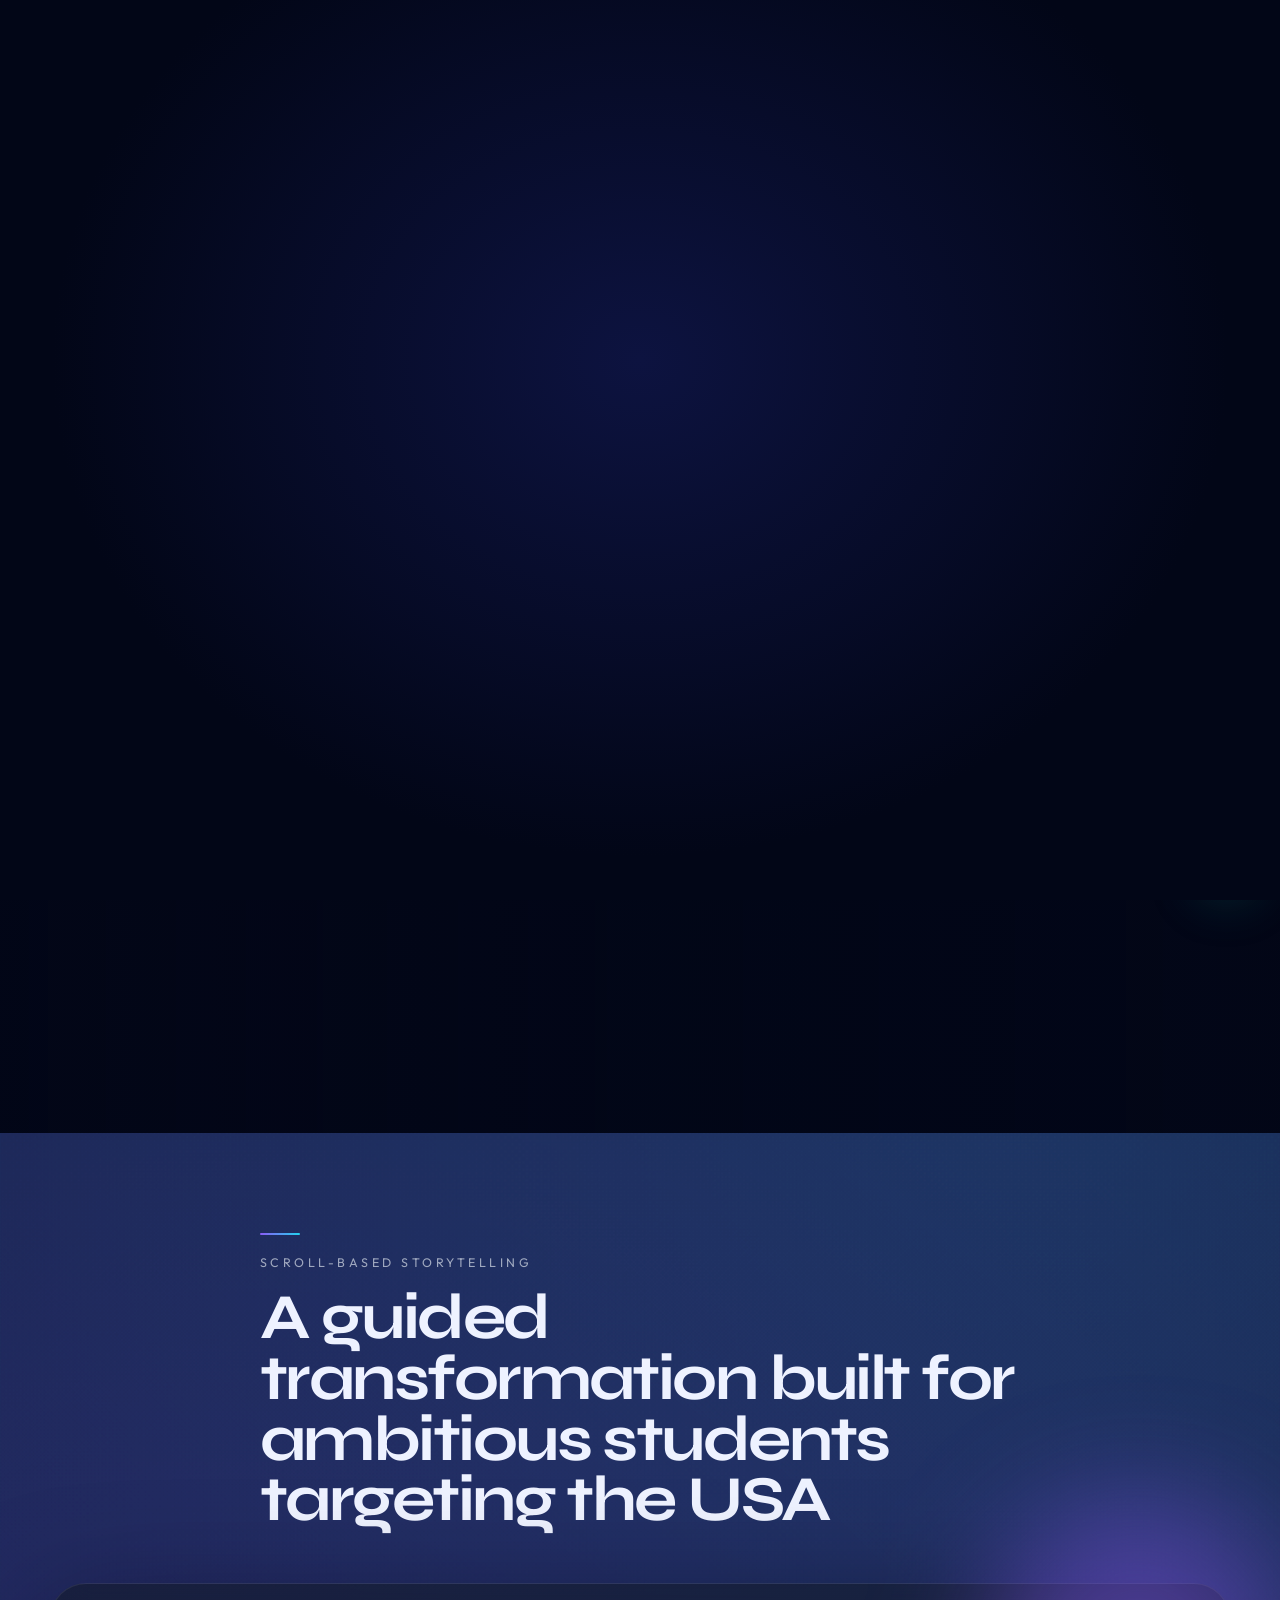
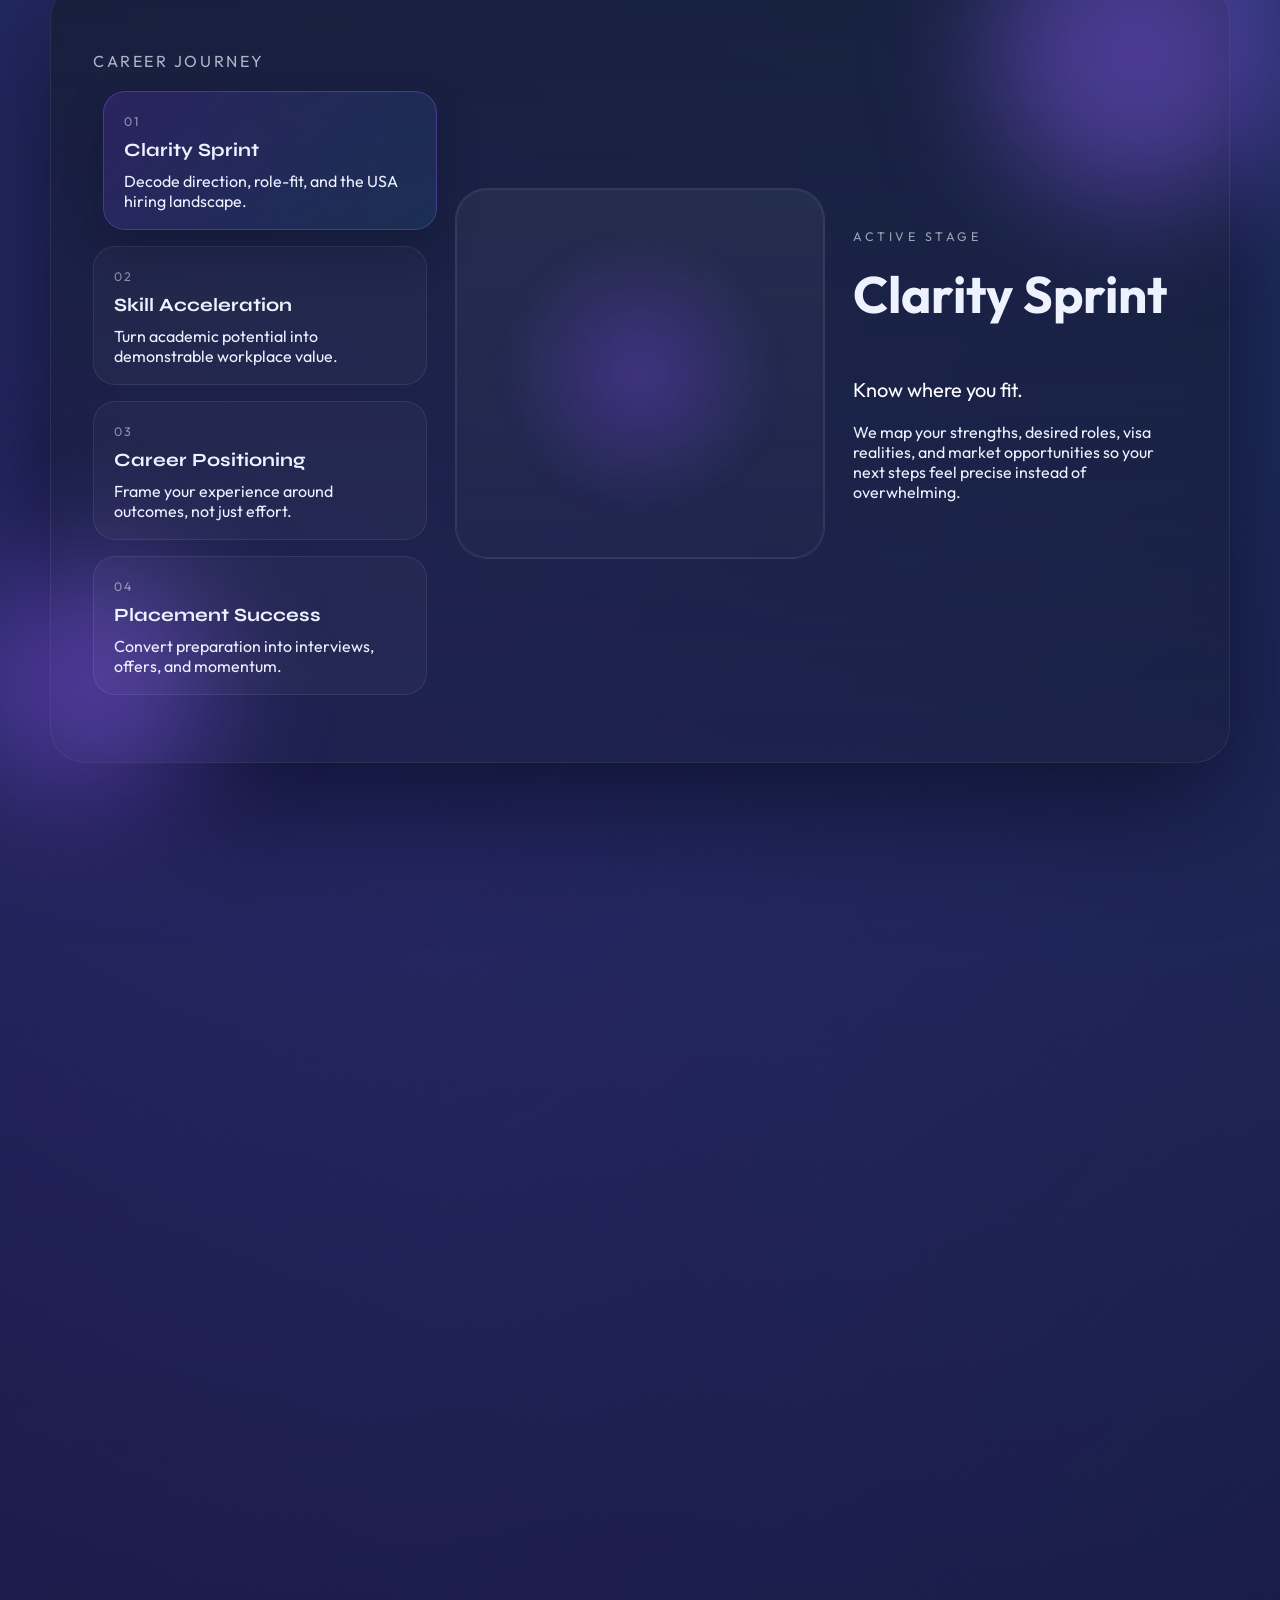
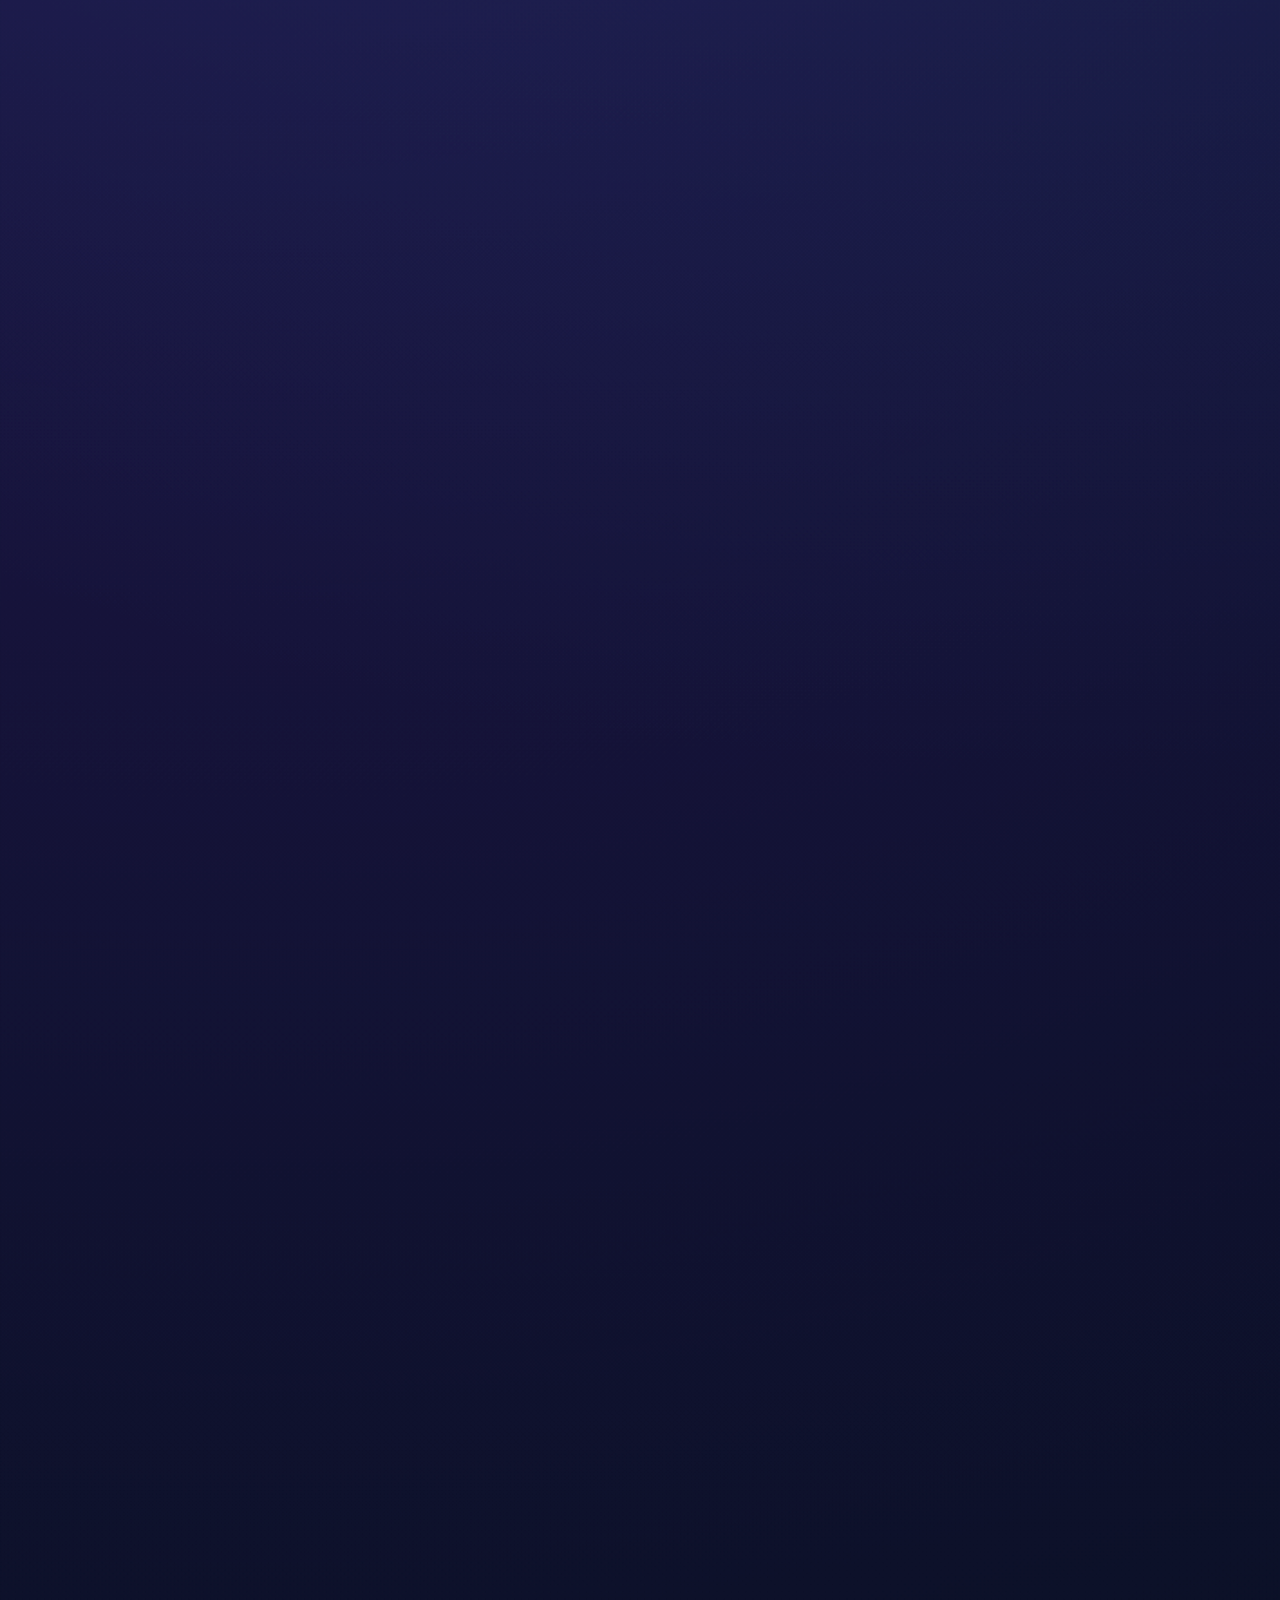
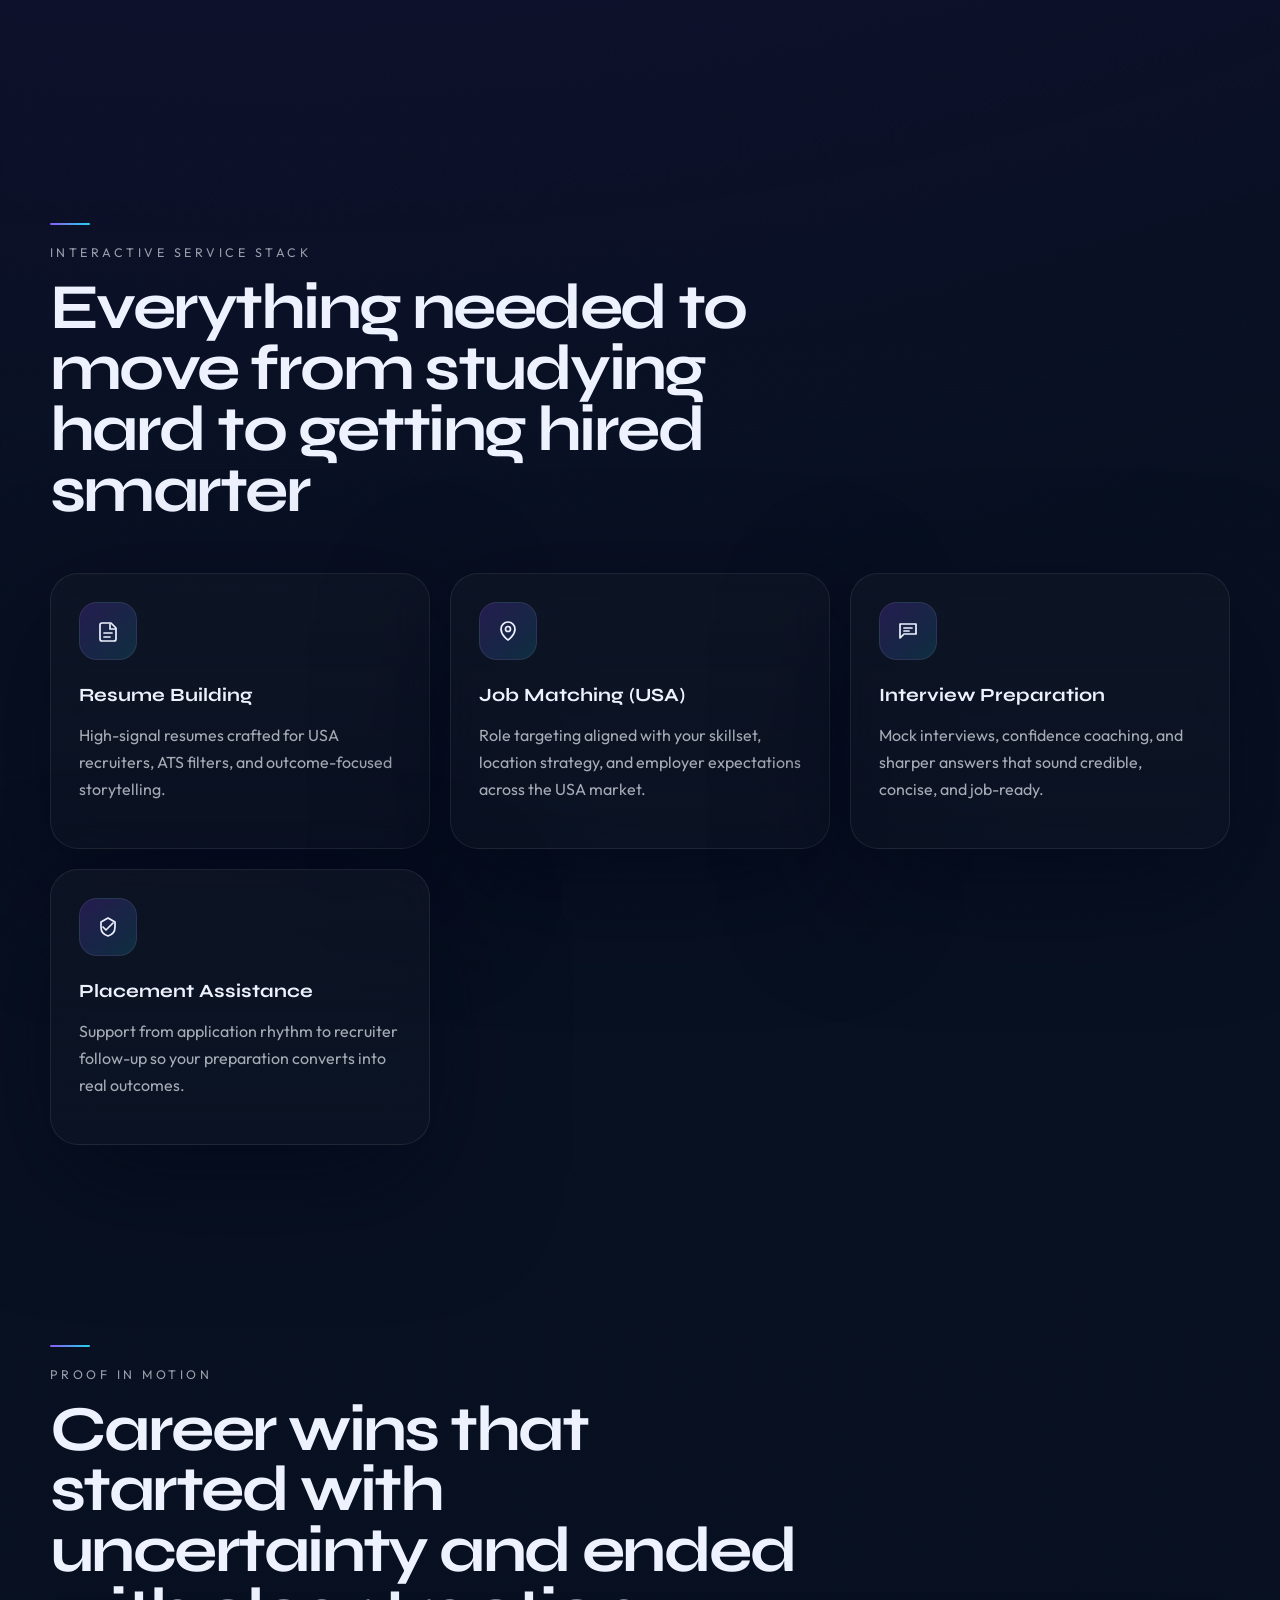
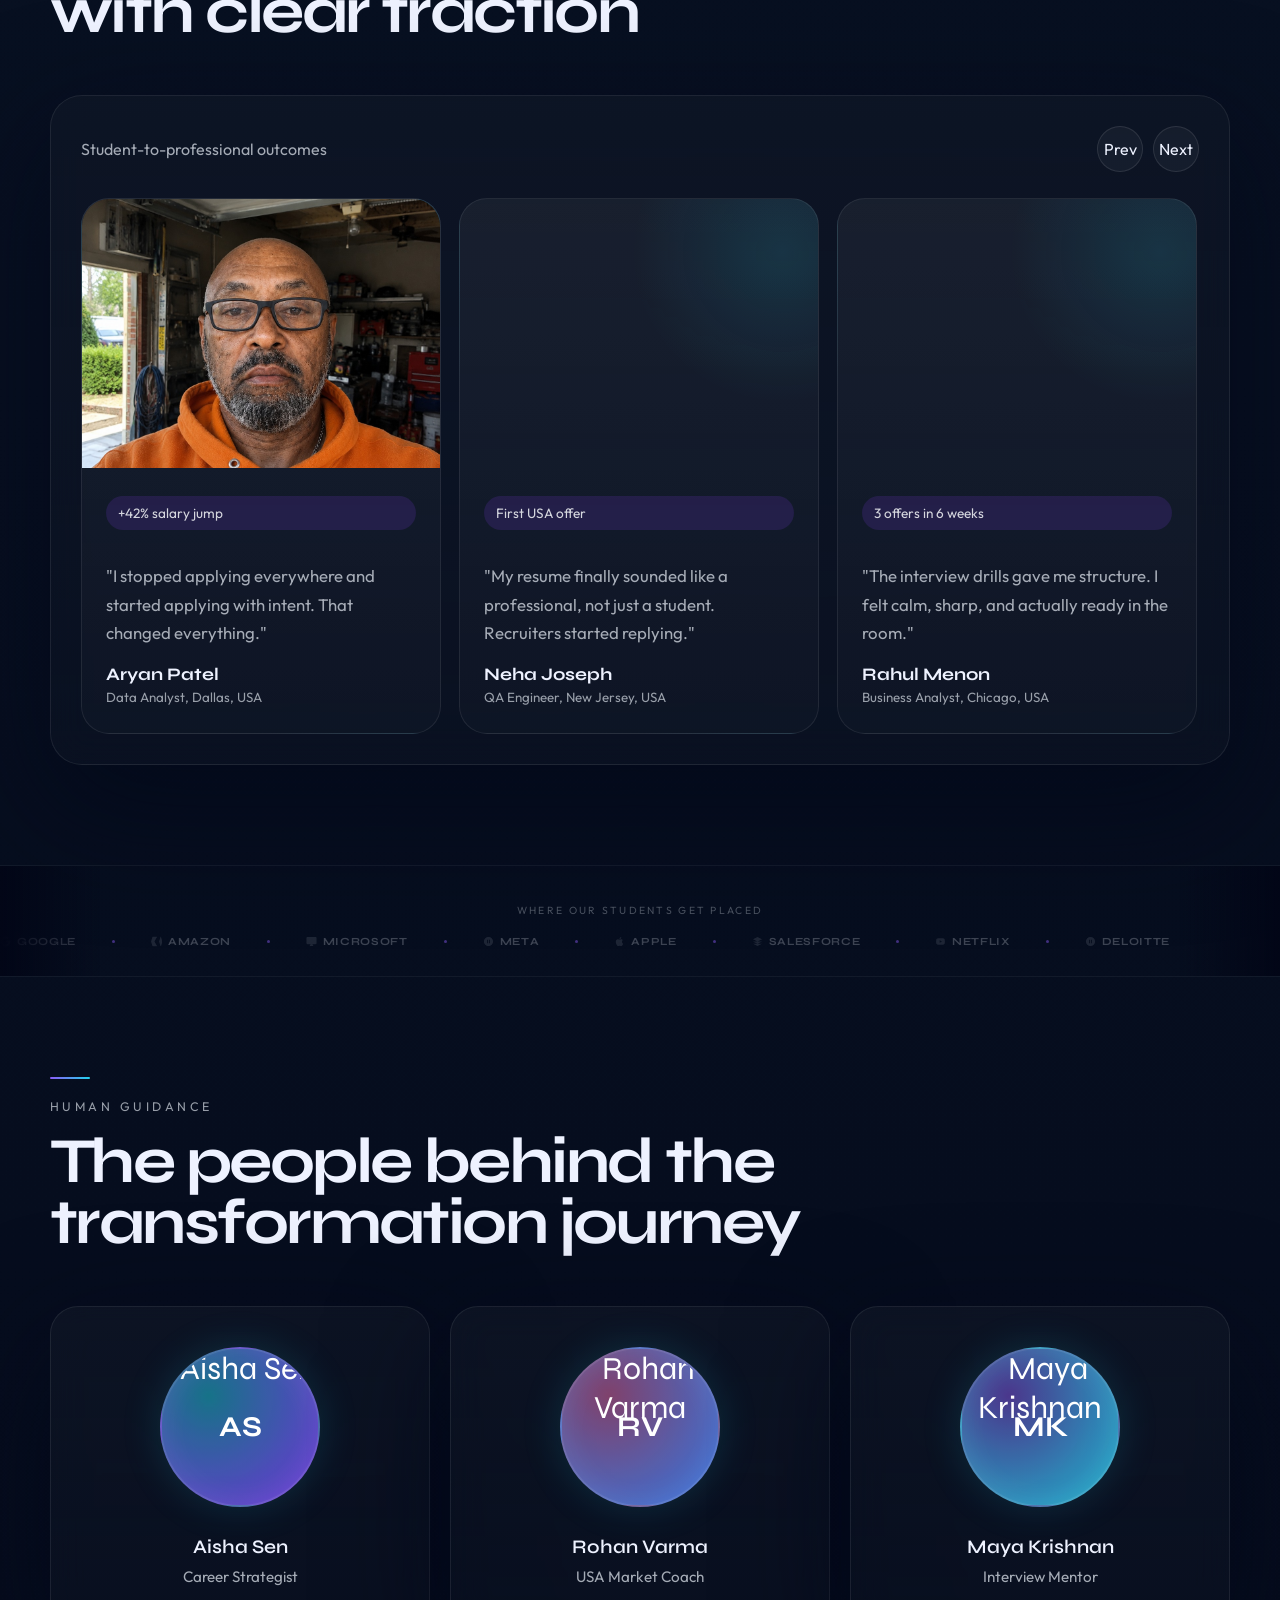
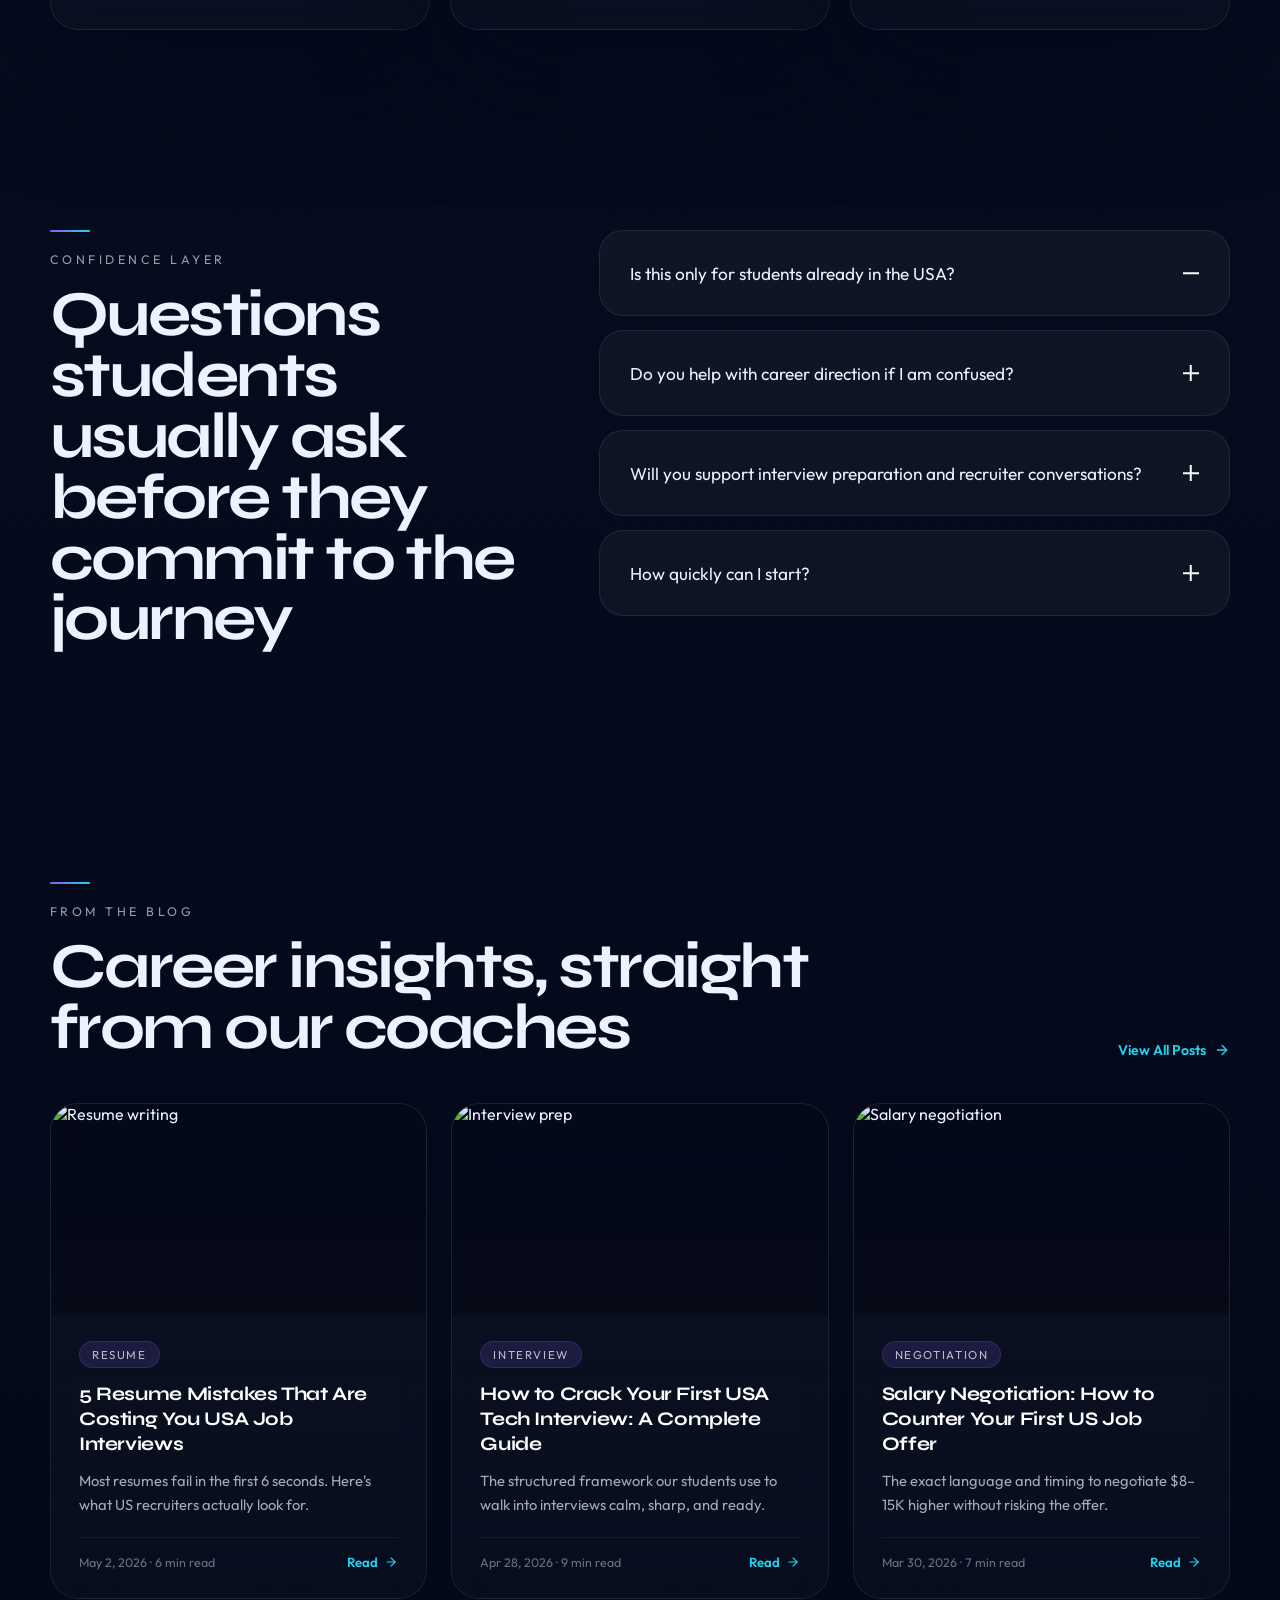
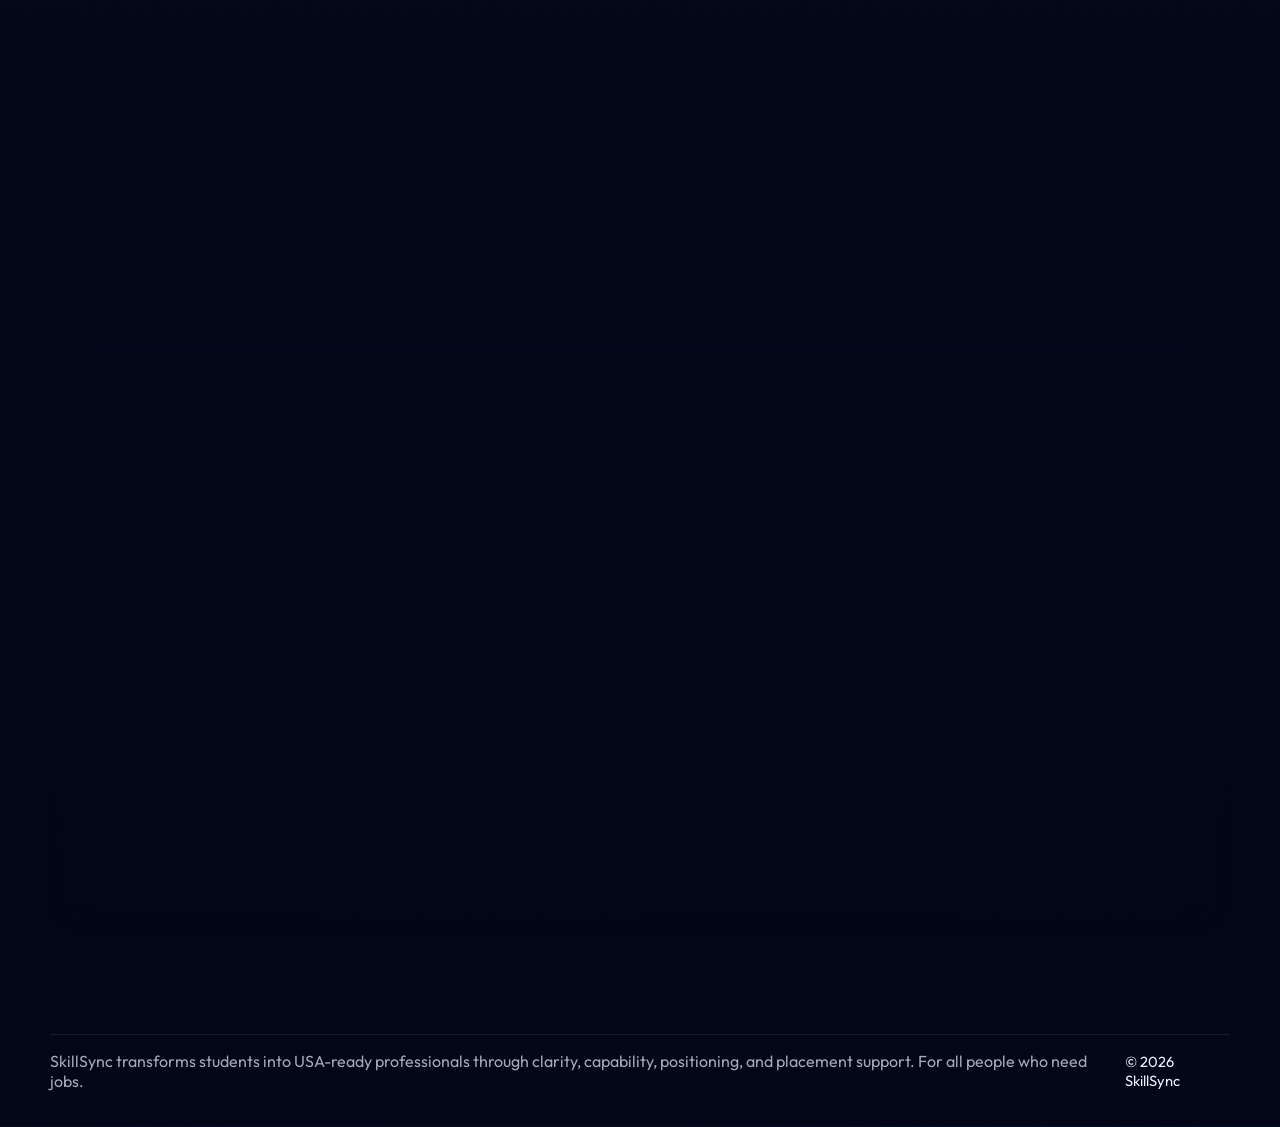
==== index.html @ 701e88b7 "Add new video asset to the project" ====
<!DOCTYPE html>
<html lang="en">

<head>
  <meta charset="UTF-8">
  <meta name="viewport" content="width=device-width, initial-scale=1.0">
  <title>SkillSync | From Student to Job-Ready Professional</title>
  <meta name="description"
    content="SkillSync helps ambitious students transform into job-ready professionals for the USA market through clarity, skill building, positioning, and placement.">
  <link rel="preconnect" href="https://fonts.googleapis.com">
  <link rel="preconnect" href="https://fonts.gstatic.com" crossorigin>
  <link
    href="https://fonts.googleapis.com/css2?family=Outfit:wght@300;400;500;600;700;800&family=Syne:wght@400;500;600;700;800&display=swap"
    rel="stylesheet">
  <link rel="stylesheet" href="style.css">
</head>

<body class="is-loading">
  <!-- SCROLL PROGRESS -->
  <div id="scroll-progress" aria-hidden="true"></div>

  <!-- LOGO LOADER -->
  <div id="logo-loader" role="status" aria-label="Loading SkillSync">
    <div class="loader-bg-glow"></div>
    <div class="loader-content">
      <div class="loader-orbit"></div>
      <div id="logo-loader-lottie" class="loader-lottie-wrap"></div>
      <p class="loader-brand">SKILLSYNC</p>
      <p class="loader-sub">USA Career Transformation</p>
      <div class="loader-line"><span></span></div>
    </div>
  </div>

  <!-- PRELOADER TILES -->
  <div id="preloader-tiles" aria-hidden="true"></div>

  <!-- PRELOADER -->
  <div id="preloader" role="status" aria-live="polite" aria-label="Loading SkillSync">
    <div class="loader-inner">
      <h1 id="greeting"></h1>
    </div>
  </div>


  <div class="noise"></div>
  <div class="cursor cursor-dot"></div>
  <div class="cursor cursor-ring"></div>

  <a class="floating-whatsapp cursor-hover" href="https://wa.me/15551234567" target="_blank" rel="noreferrer"
    aria-label="Chat on WhatsApp">
    <svg viewBox="0 0 24 24" aria-hidden="true">
      <path
        d="M20.5 3.5A11.4 11.4 0 0 0 2.8 17.2L1 23l5.9-1.7a11.5 11.5 0 0 0 5.1 1.2h.1A11.5 11.5 0 0 0 20.5 3.5Zm-8.4 17.1a9.4 9.4 0 0 1-4.8-1.3l-.4-.2-3.5 1 1-3.4-.2-.4a9.4 9.4 0 1 1 7.9 4.3Zm5.2-7.1c-.3-.1-1.9-.9-2.2-1-.3-.1-.5-.1-.8.2l-.6.8c-.2.2-.4.2-.7.1a7.6 7.6 0 0 1-3.7-3.2c-.2-.3 0-.5.1-.7l.5-.6c.2-.2.2-.4.3-.6.1-.2 0-.4 0-.6L9.3 5.8c-.2-.5-.4-.4-.6-.4h-.5c-.2 0-.6.1-.9.4-.3.3-1.1 1.1-1.1 2.7 0 1.6 1.2 3.2 1.4 3.4.1.2 2.3 3.6 5.8 4.8 2.9 1 3.5.8 4.1.8.6-.1 1.9-.8 2.2-1.6.3-.8.3-1.5.2-1.6-.1-.2-.3-.2-.6-.4Z">
      </path>
    </svg>
  </a>

  <header class="site-header">
    <div class="container nav-shell">
      <a class="brand cursor-hover" href="index.html" aria-label="SkillSync Home">
        <img src="assets/logobw.svg" alt="SkillSync">
      </a>
      <button class="mobile-menu-toggle cursor-hover" id="mobileMenuToggle" aria-label="Toggle menu">
        <span></span>
        <span></span>
        <span></span>
      </button>
      <nav class="site-nav" id="siteNav">
        <a class="cursor-hover" href="index.html">Home</a>
        <a class="cursor-hover" href="services.html">Services</a>
        <a class="cursor-hover" href="about.html">About</a>
        <a class="cursor-hover" href="blog.html">Blog</a>
        <a class="cursor-hover" href="contact.html">Contact</a>
      </nav>
      <a class="nav-cta button button-small cursor-hover magnetic" href="contact.html">Book a Call</a>
    </div>
  </header>

  <main id="top">
    <section class="hero section">
      <div class="hero-scene" aria-hidden="true">
        <video class="hero-video" autoplay muted loop playsinline preload="metadata">
          <source src="assets/video/video-final.mp4" type="video/mp4">
        </video>
        <div class="hero-video-overlay"></div>
      </div>

      <div class="container hero-layout">
        <div class="hero-copy">
          <p class="eyebrow" data-hero-eyebrow>USA Career Transformation Experience</p>
          <h1 data-scramble>From Student to Job-Ready Professional</h1>
          <p class="hero-text">
            SkillSync helps students decode the USA job market, sharpen what employers actually hire for, and step into
            interviews with proof, presence, and positioning.
          </p>
          <div class="hero-actions">
            <a class="button cursor-hover magnetic" href="#journey">Start Your Journey</a>
            <a class="button button-secondary cursor-hover magnetic" href="#proof">See Success Stories</a>
          </div>
          <div class="hero-metrics">
            <div>
              <span data-count="1200" data-suffix="+">1200+</span>
              <p>students coached into market-ready candidates</p>
            </div>
            <div>
              <span data-count="4" data-suffix="-step">4-step</span>
              <p>journey from confusion to confident applications</p>
            </div>
            <div>
              <span>USA</span>
              <p>focused positioning for internships and full-time roles</p>
            </div>
          </div>
        </div>
      </div>

      <a class="scroll-indicator cursor-hover" href="#journey" aria-label="Scroll to journey section">
        <span>Scroll to transform your career</span>
        <i></i>
      </a>
    </section>

    <section id="journey" class="journey section">
      <div class="container section-intro" data-reveal>
        <p class="eyebrow">Scroll-Based Storytelling</p>
        <h2 data-scramble>A guided transformation built for ambitious students targeting the USA</h2>
      </div>

      <div class="journey-track">
        <div class="journey-pin glass-panel">
          <div class="journey-sidebar">
            <p class="journey-label">Career Journey</p>
            <div class="journey-stages">
              <article class="stage-card active" data-stage="0" data-title="Clarity Sprint" data-kicker="Know where you fit."
                data-detail="We map your strengths, desired roles, visa realities, and market opportunities so your next steps feel precise instead of overwhelming.">
                <span>01</span>
                <h3>Clarity Sprint</h3>
                <p>Decode direction, role-fit, and the USA hiring landscape.</p>
              </article>
              <article class="stage-card" data-stage="1" data-title="Skill Acceleration" data-kicker="Build employable proof."
                data-detail="We identify missing capabilities, stack practical projects, and sharpen high-signal skills that recruiters actually scan for.">
                <span>02</span>
                <h3>Skill Acceleration</h3>
                <p>Turn academic potential into demonstrable workplace value.</p>
              </article>
              <article class="stage-card" data-stage="2" data-title="Career Positioning" data-kicker="Become impossible to ignore."
                data-detail="Resume, LinkedIn, portfolio, and story all align around one thing: making you memorable to the right employer in the right market.">
                <span>03</span>
                <h3>Career Positioning</h3>
                <p>Frame your experience around outcomes, not just effort.</p>
              </article>
              <article class="stage-card" data-stage="3" data-title="Placement Success" data-kicker="Show up job-ready."
                data-detail="Interview prep, job matching, recruiter communication, and closing confidence help you move from shortlisted to selected.">
                <span>04</span>
                <h3>Placement Success</h3>
                <p>Convert preparation into interviews, offers, and momentum.</p>
              </article>
            </div>
          </div>

          <div class="journey-visual">
            <div class="lottie-shell">
              <div class="journey-glow"></div>
              <div id="journey-lottie" class="lottie-player" aria-label="Career journey animation"></div>
            </div>
          </div>

          <div class="journey-copy">
            <div class="journey-narrative">
              <p class="eyebrow">Active Stage</p>
              <h3 id="journey-title">Clarity Sprint</h3>
              <p class="journey-kicker" id="journey-kicker">Know where you fit.</p>
              <p id="journey-detail">
                We map your strengths, desired roles, visa realities, and market opportunities so your next steps feel
                precise instead of overwhelming.
              </p>
            </div>
          </div>
        </div>
      </div>
    </section>

    <section id="services" class="services section">
      <div class="container">
        <div class="section-intro" data-reveal>
          <p class="eyebrow">Interactive Service Stack</p>
          <h2>Everything needed to move from studying hard to getting hired smarter</h2>
        </div>
        <div class="services-visual" aria-hidden="true">
          <div id="job-match-lottie" class="job-match-lottie"></div>
        </div>

        <div class="service-grid">
          <article class="service-card glass-panel cursor-hover tilt-card" data-reveal>
            <div class="service-icon">
              <svg viewBox="0 0 24 24" aria-hidden="true">
                <path d="M6 4h9l5 5v11a2 2 0 0 1-2 2H6a2 2 0 0 1-2-2V6a2 2 0 0 1 2-2Zm8 1.5V10h4.5"></path>
                <path d="M8 14h8M8 18h6"></path>
              </svg>
            </div>
            <h3>Resume Building</h3>
            <p>High-signal resumes crafted for USA recruiters, ATS filters, and outcome-focused storytelling.</p>
          </article>

          <article class="service-card glass-panel cursor-hover tilt-card" data-reveal>
            <div class="service-icon">
              <svg viewBox="0 0 24 24" aria-hidden="true">
                <path d="M12 21s7-4.5 7-11a7 7 0 1 0-14 0c0 6.5 7 11 7 11Z"></path>
                <circle cx="12" cy="10" r="2.5"></circle>
              </svg>
            </div>
            <h3>Job Matching (USA)</h3>
            <p>Role targeting aligned with your skillset, location strategy, and employer expectations across the USA
              market.</p>
          </article>

          <article class="service-card glass-panel cursor-hover tilt-card" data-reveal>
            <div class="service-icon">
              <svg viewBox="0 0 24 24" aria-hidden="true">
                <path d="M4 5h16v10H8l-4 4V5Z"></path>
                <path d="M8 9h8M8 12h5"></path>
              </svg>
            </div>
            <h3>Interview Preparation</h3>
            <p>Mock interviews, confidence coaching, and sharper answers that sound credible, concise, and job-ready.
            </p>
          </article>

          <article class="service-card glass-panel cursor-hover tilt-card" data-reveal>
            <div class="service-icon">
              <svg viewBox="0 0 24 24" aria-hidden="true">
                <path d="M7 12l3 3 7-7"></path>
                <path d="M12 3l7 4v5c0 4.5-3 7.9-7 9-4-1.1-7-4.5-7-9V7l7-4Z"></path>
              </svg>
            </div>
            <h3>Placement Assistance</h3>
            <p>Support from application rhythm to recruiter follow-up so your preparation converts into real outcomes.
            </p>
          </article>
        </div>
      </div>
    </section>

    <section id="proof" class="testimonials section">
      <div class="container">
        <div class="section-intro" data-reveal>
          <p class="eyebrow">Proof In Motion</p>
          <h2>Career wins that started with uncertainty and ended with clear traction</h2>
        </div>

        <div class="carousel-shell glass-panel" data-reveal>
          <div class="carousel-header">
            <p>Student-to-professional outcomes</p>
            <div class="carousel-controls">
              <button class="carousel-button cursor-hover" type="button" data-carousel="prev"
                aria-label="Previous testimonial">Prev</button>
              <button class="carousel-button cursor-hover" type="button" data-carousel="next"
                aria-label="Next testimonial">Next</button>
            </div>
          </div>

          <div class="carousel-window">
            <div class="carousel-track">
              <article class="testimonial-card">
                <img src="assets/employee/Carlos%20Dawson.jpeg"
                  alt="Aryan Patel" class="testimonial-avatar testimonial-avatar--focus-top" loading="eager" decoding="async">
                <div class="testimonial-content">
                  <span class="salary-badge">+42% salary jump</span>
                  <p>"I stopped applying everywhere and started applying with intent. That changed everything."</p>
                  <div style="margin-top: auto;">
                    <h3>Aryan Patel</h3>
                    <small>Data Analyst, Dallas, USA</small>
                  </div>
                </div>
              </article>

              <article class="testimonial-card">
                <img src="assets/employee/Elvia%20White.jpeg"
                  alt="Neha Joseph" class="testimonial-avatar" loading="lazy" decoding="async">
                <div class="testimonial-content">
                  <span class="salary-badge">First USA offer</span>
                  <p>"My resume finally sounded like a professional, not just a student. Recruiters started replying."
                  </p>
                  <div style="margin-top: auto;">
                    <h3>Neha Joseph</h3>
                    <small>QA Engineer, New Jersey, USA</small>
                  </div>
                </div>
              </article>

              <article class="testimonial-card">
                <img src="assets/employee/Robert%20Brown.jpeg"
                  alt="Rahul Menon" class="testimonial-avatar" loading="lazy" decoding="async">
                <div class="testimonial-content">
                  <span class="salary-badge">3 offers in 6 weeks</span>
                  <p>"The interview drills gave me structure. I felt calm, sharp, and actually ready in the room."</p>
                  <div style="margin-top: auto;">
                    <h3>Rahul Menon</h3>
                    <small>Business Analyst, Chicago, USA</small>
                  </div>
                </div>
              </article>

              <article class="testimonial-card">
                <img src="assets/employee/Megan%20Palmer.jpeg"
                  alt="Sneha Reddy" class="testimonial-avatar testimonial-avatar--focus-right" loading="lazy" decoding="async">
                <div class="testimonial-content">
                  <span class="salary-badge">Internship to full-time</span>
                  <p>"They helped me position my projects like proof of capability, not just college assignments."</p>
                  <div style="margin-top: auto;">
                    <h3>Sneha Reddy</h3>
                    <small>Software Engineer, Austin, USA</small>
                  </div>
                </div>
              </article>
            </div>
          </div>
        </div>
    </section>

    <!-- COMPANY MARQUEE -->
    <div class="marquee-section" aria-label="Companies our candidates work at">
      <p class="marquee-eyebrow">Where our students get placed</p>
      <div class="marquee-inner" id="marquee-inner">
        <div class="marquee-track">
          <div class="marquee-item">
            <svg viewBox="0 0 24 24" fill="currentColor">
              <path
                d="M22.56 12.25c0-.78-.07-1.53-.2-2.25H12v4.26h5.92c-.26 1.37-1.04 2.53-2.21 3.31v2.77h3.57c2.08-1.92 3.28-4.74 3.28-8.09z" />
              <path
                d="M12 23c2.97 0 5.46-.98 7.28-2.66l-3.57-2.77c-.98.66-2.23 1.06-3.71 1.06-2.86 0-5.29-1.93-6.16-4.53H2.18v2.84C3.99 20.53 7.7 23 12 23z" />
              <path
                d="M5.84 14.09c-.22-.66-.35-1.36-.35-2.09s.13-1.43.35-2.09V7.07H2.18C1.43 8.55 1 10.22 1 12s.43 3.45 1.18 4.93l2.85-2.22.81-.62z" />
              <path
                d="M12 5.38c1.62 0 3.06.56 4.21 1.64l3.15-3.15C17.45 2.09 14.97 1 12 1 7.7 1 3.99 3.47 2.18 7.07l3.66 2.84c.87-2.6 3.3-4.53 6.16-4.53z" />
            </svg>
            Google
          </div>
          <div class="marquee-separator"></div>
          <div class="marquee-item">
            <svg viewBox="0 0 24 24" fill="currentColor">
              <path
                d="M13.12 2.06L7.58 12l5.54 9.94c.17.3-.03.67-.36.67H3.6c-.15 0-.28-.08-.36-.2L.11 12 3.24 1.59c.08-.12.21-.2.36-.2h9.16c.33 0 .53.37.36.67zm7.56 0L17.55 12l3.13 9.94c.08.12.21.2.36.2h.6c.15 0 .28-.08.36-.2L24.89 12l-3.13-9.94C21.68 1.94 21.55 1.86 21.4 1.86h-.6c-.15 0-.28.08-.36.2z" />
            </svg>
            Amazon
          </div>
          <div class="marquee-separator"></div>
          <div class="marquee-item">
            <svg viewBox="0 0 24 24" fill="currentColor">
              <path
                d="M21 2H3c-1.1 0-2 .9-2 2v12c0 1.1.9 2 2 2h7l-2 3v1h8v-1l-2-3h7c1.1 0 2-.9 2-2V4c0-1.1-.9-2-2-2z" />
            </svg>
            Microsoft
          </div>
          <div class="marquee-separator"></div>
          <div class="marquee-item">
            <svg viewBox="0 0 24 24" fill="currentColor">
              <path
                d="M12 2C6.48 2 2 6.48 2 12s4.48 10 10 10 10-4.48 10-10S17.52 2 12 2zm-1 14H9V8h2v8zm4 0h-2V8h2v8z" />
            </svg>
            Meta
          </div>
          <div class="marquee-separator"></div>
          <div class="marquee-item">
            <svg viewBox="0 0 24 24" fill="currentColor">
              <path
                d="M18.71 19.5c-.83 1.24-1.71 2.45-3.05 2.47-1.34.03-1.77-.79-3.29-.79-1.53 0-2 .77-3.27.82-1.31.05-2.3-1.32-3.14-2.53C4.25 17 2.94 12.45 4.7 9.39c.87-1.52 2.43-2.48 4.12-2.51 1.28-.02 2.5.87 3.29.87.78 0 2.26-1.07 3.8-.91.65.03 2.47.26 3.64 1.98-.09.06-2.17 1.28-2.15 3.81.03 3.02 2.65 4.03 2.68 4.04-.03.07-.42 1.44-1.38 2.83M13 3.5c.73-.83 1.94-1.46 2.94-1.5.13 1.17-.34 2.35-1.04 3.19-.69.85-1.83 1.51-2.95 1.42-.15-1.15.41-2.35 1.05-3.11z" />
            </svg>
            Apple
          </div>
          <div class="marquee-separator"></div>
          <div class="marquee-item">
            <svg viewBox="0 0 24 24" fill="currentColor">
              <path d="M12 2L2 7l10 5 10-5-10-5zM2 17l10 5 10-5M2 12l10 5 10-5" />
            </svg>
            Salesforce
          </div>
          <div class="marquee-separator"></div>
          <div class="marquee-item">
            <svg viewBox="0 0 24 24" fill="currentColor">
              <path
                d="M21.2 7.4a2.9 2.9 0 0 0-2-2.1C17.3 4.8 12 4.8 12 4.8s-5.3 0-7.2.5a2.9 2.9 0 0 0-2 2.1 30.3 30.3 0 0 0 0 9.2 2.9 2.9 0 0 0 2 2.1c1.9.5 7.2.5 7.2.5s5.3 0 7.2-.5a2.9 2.9 0 0 0 2-2.1 30.3 30.3 0 0 0 0-9.2ZM10.2 14.9V9.1l5 2.9-5 2.9Z" />
            </svg>
            Netflix
          </div>
          <div class="marquee-separator"></div>
          <div class="marquee-item">
            <svg viewBox="0 0 24 24" fill="currentColor">
              <path
                d="M12 2A10 10 0 0 0 2 12a10 10 0 0 0 10 10 10 10 0 0 0 10-10A10 10 0 0 0 12 2m-1 14H9V8h2v8m4 0h-2V8h2v8z" />
            </svg>
            Deloitte
          </div>
        </div>
      </div>
    </div>

    <section id="team" class="team section">
      <div class="container">
        <div class="section-intro" data-reveal>
          <p class="eyebrow">Human Guidance</p>
          <h2>The people behind the transformation journey</h2>
        </div>

        <div class="team-grid">
          <article class="team-card glass-panel" data-reveal>
            <div class="team-avatar avatar-a">
              <img src="https://images.unsplash.com/photo-1544005313-94ddf0286df2?w=600&h=600&fit=crop" alt="Aisha Sen"
                class="avatar-img" loading="lazy" decoding="async">
              <span class="avatar-initials">AS</span>
            </div>
            <div class="team-info">
              <h3>Aisha Sen</h3>
              <p>Career Strategist</p>
            </div>
            <a class="team-link cursor-hover" href="https://www.linkedin.com/" target="_blank" rel="noreferrer"
              aria-label="Aisha Sen on LinkedIn">
              <svg viewBox="0 0 24 24" aria-hidden="true">
                <path
                  d="M6.9 8.7H3.8V20h3.1V8.7Zm.2-3.6A1.8 1.8 0 1 0 3.5 5a1.8 1.8 0 0 0 3.6.1ZM20 13.1c0-3.4-1.8-5-4.3-5-2 0-2.9 1.1-3.4 1.9V8.7H9.2V20h3.1v-6.3c0-1.7.3-3.3 2.4-3.3 2 0 2 1.9 2 3.4V20H20v-6.9Z">
                </path>
              </svg>
            </a>
          </article>

          <article class="team-card glass-panel" data-reveal>
            <div class="team-avatar avatar-b">
              <img src="https://images.unsplash.com/photo-1547425260-76bcadfb4f2c?w=600&h=600&fit=crop"
                alt="Rohan Varma" class="avatar-img" loading="lazy" decoding="async">
              <span class="avatar-initials">RV</span>
            </div>
            <div class="team-info">
              <h3>Rohan Varma</h3>
              <p>USA Market Coach</p>
            </div>
            <a class="team-link cursor-hover" href="https://www.linkedin.com/" target="_blank" rel="noreferrer"
              aria-label="Rohan Varma on LinkedIn">
              <svg viewBox="0 0 24 24" aria-hidden="true">
                <path
                  d="M6.9 8.7H3.8V20h3.1V8.7Zm.2-3.6A1.8 1.8 0 1 0 3.5 5a1.8 1.8 0 0 0 3.6.1ZM20 13.1c0-3.4-1.8-5-4.3-5-2 0-2.9 1.1-3.4 1.9V8.7H9.2V20h3.1v-6.3c0-1.7.3-3.3 2.4-3.3 2 0 2 1.9 2 3.4V20H20v-6.9Z">
                </path>
              </svg>
            </a>
          </article>

          <article class="team-card glass-panel" data-reveal>
            <div class="team-avatar avatar-c">
              <img src="https://images.unsplash.com/photo-1524504388940-b1c1722653e1?w=600&h=600&fit=crop"
                alt="Maya Krishnan" class="avatar-img" loading="lazy" decoding="async">
              <span class="avatar-initials">MK</span>
            </div>
            <div class="team-info">
              <h3>Maya Krishnan</h3>
              <p>Interview Mentor</p>
            </div>
            <a class="team-link cursor-hover" href="https://www.linkedin.com/" target="_blank" rel="noreferrer"
              aria-label="Maya Krishnan on LinkedIn">
              <svg viewBox="0 0 24 24" aria-hidden="true">
                <path
                  d="M6.9 8.7H3.8V20h3.1V8.7Zm.2-3.6A1.8 1.8 0 1 0 3.5 5a1.8 1.8 0 0 0 3.6.1ZM20 13.1c0-3.4-1.8-5-4.3-5-2 0-2.9 1.1-3.4 1.9V8.7H9.2V20h3.1v-6.3c0-1.7.3-3.3 2.4-3.3 2 0 2 1.9 2 3.4V20H20v-6.9Z">
                </path>
              </svg>
            </a>
          </article>
        </div>
      </div>
    </section>

    <section class="faq section">
      <div class="container faq-grid">
        <div class="section-intro" data-reveal>
          <p class="eyebrow">Confidence Layer</p>
          <h2>Questions students usually ask before they commit to the journey</h2>
        </div>

        <div class="faq-list" data-reveal>
          <article class="faq-item active">
            <button class="faq-question cursor-hover" type="button" aria-expanded="true">
              <span>Is this only for students already in the USA?</span>
              <i></i>
            </button>
            <div class="faq-answer">
              <p>Not at all. We support students planning for the USA market, currently studying there, or already
                applying for internships and full-time roles.</p>
            </div>
          </article>

          <article class="faq-item">
            <button class="faq-question cursor-hover" type="button" aria-expanded="false">
              <span>Do you help with career direction if I am confused?</span>
              <i></i>
            </button>
            <div class="faq-answer">
              <p>Yes. The first stage is built exactly for that. We reduce noise, define realistic targets, and create a
                role-specific action plan.</p>
            </div>
          </article>

          <article class="faq-item">
            <button class="faq-question cursor-hover" type="button" aria-expanded="false">
              <span>Will you support interview preparation and recruiter conversations?</span>
              <i></i>
            </button>
            <div class="faq-answer">
              <p>Yes. We work on mock interviews, confidence, communication, response structure, and follow-up strategy
                so you feel prepared end to end.</p>
            </div>
          </article>

          <article class="faq-item">
            <button class="faq-question cursor-hover" type="button" aria-expanded="false">
              <span>How quickly can I start?</span>
              <i></i>
            </button>
            <div class="faq-answer">
              <p>You can book a strategy call immediately, and most students begin their clarity sprint within a few
                days.</p>
            </div>
          </article>
        </div>
      </div>
    </section>

    <!-- BLOG PREVIEW -->
    <section class="blog-preview">
      <div class="container">
        <div class="blog-preview-header">
          <div class="section-intro" data-reveal>
            <p class="eyebrow">From The Blog</p>
            <h2>Career insights, straight from our coaches</h2>
          </div>
          <a class="blog-preview-link cursor-hover" href="blog.html">
            View All Posts
            <svg viewBox="0 0 24 24">
              <line x1="5" y1="12" x2="19" y2="12" />
              <polyline points="12 5 19 12 12 19" />
            </svg>
          </a>
        </div>
        <div class="blog-grid">
          <article class="blog-card" data-reveal>
            <a class="blog-card-thumb cursor-hover" href="blog.html?post=resume" aria-label="Read resume article">
              <img src="https://images.unsplash.com/photo-1586281380349-632531db7ed4?w=800&fit=max"
                alt="Resume writing" loading="lazy" decoding="async">
              <div class="blog-card-thumb-overlay"></div>
            </a>
            <div class="blog-card-body">
              <span class="blog-tag">Resume</span>
              <h2><a class="cursor-hover" href="blog.html?post=resume">5 Resume Mistakes That Are Costing You USA Job
                  Interviews</a></h2>
              <p>Most resumes fail in the first 6 seconds. Here's what US recruiters actually look for.</p>
              <div class="blog-card-meta">
                <span>May 2, 2026 · 6 min read</span>
                <a class="blog-read-link cursor-hover" href="blog.html?post=resume">Read <svg viewBox="0 0 24 24">
                    <line x1="5" y1="12" x2="19" y2="12" />
                    <polyline points="12 5 19 12 12 19" />
                  </svg></a>
              </div>
            </div>
          </article>
          <article class="blog-card" data-reveal>
            <a class="blog-card-thumb cursor-hover" href="blog.html?post=interview" aria-label="Read interview article">
              <img src="https://images.unsplash.com/photo-1551836022-deb4988cc6c0?w=800&fit=max"
                alt="Interview prep" loading="lazy" decoding="async">
              <div class="blog-card-thumb-overlay"></div>
            </a>
            <div class="blog-card-body">
              <span class="blog-tag">Interview</span>
              <h2><a class="cursor-hover" href="blog.html?post=interview">How to Crack Your First USA Tech Interview: A
                  Complete Guide</a></h2>
              <p>The structured framework our students use to walk into interviews calm, sharp, and ready.</p>
              <div class="blog-card-meta">
                <span>Apr 28, 2026 · 9 min read</span>
                <a class="blog-read-link cursor-hover" href="blog.html?post=interview">Read <svg viewBox="0 0 24 24">
                    <line x1="5" y1="12" x2="19" y2="12" />
                    <polyline points="12 5 19 12 12 19" />
                  </svg></a>
              </div>
            </div>
          </article>
          <article class="blog-card" data-reveal>
            <a class="blog-card-thumb cursor-hover" href="blog.html?post=negotiation"
              aria-label="Read negotiation article">
              <img src="https://images.unsplash.com/photo-1553729459-efe14ef6055d?w=800&fit=max"
                alt="Salary negotiation" loading="lazy" decoding="async">
              <div class="blog-card-thumb-overlay"></div>
            </a>
            <div class="blog-card-body">
              <span class="blog-tag">Negotiation</span>
              <h2><a class="cursor-hover" href="blog.html?post=negotiation">Salary Negotiation: How to Counter Your
                  First US Job Offer</a></h2>
              <p>The exact language and timing to negotiate $8–15K higher without risking the offer.</p>
              <div class="blog-card-meta">
                <span>Mar 30, 2026 · 7 min read</span>
                <a class="blog-read-link cursor-hover" href="blog.html?post=negotiation">Read <svg viewBox="0 0 24 24">
                    <line x1="5" y1="12" x2="19" y2="12" />
                    <polyline points="12 5 19 12 12 19" />
                  </svg></a>
              </div>
            </div>
          </article>
        </div>
      </div>
    </section>

    <section id="contact" class="contact section">
      <div class="container contact-shell glass-panel">
        <div class="contact-copy" data-reveal>
          <p class="eyebrow">Start The Shift</p>
          <h2>Let's design your USA career pathway with focus and momentum</h2>
          <p>
            Tell us where you are, where you want to go, and what feels stuck right now. We'll help you turn that into a
            transformation plan.
          </p>
          <div class="contact-actions">
            <a class="button button-secondary cursor-hover magnetic" href="tel:+15551234567">Click To Call</a>
            <div class="social-row">
              <a class="social-link cursor-hover" href="#" aria-label="Instagram">
                <svg viewBox="0 0 24 24" aria-hidden="true">
                  <rect x="3" y="3" width="18" height="18" rx="5"></rect>
                  <circle cx="12" cy="12" r="4"></circle>
                  <circle cx="17.5" cy="6.5" r="1"></circle>
                </svg>
              </a>
              <a class="social-link cursor-hover" href="#" aria-label="LinkedIn">
                <svg viewBox="0 0 24 24" aria-hidden="true">
                  <path
                    d="M6.9 8.7H3.8V20h3.1V8.7Zm.2-3.6A1.8 1.8 0 1 0 3.5 5a1.8 1.8 0 0 0 3.6.1ZM20 13.1c0-3.4-1.8-5-4.3-5-2 0-2.9 1.1-3.4 1.9V8.7H9.2V20h3.1v-6.3c0-1.7.3-3.3 2.4-3.3 2 0 2 1.9 2 3.4V20H20v-6.9Z">
                  </path>
                </svg>
              </a>
              <a class="social-link cursor-hover" href="#" aria-label="YouTube">
                <svg viewBox="0 0 24 24" aria-hidden="true">
                  <path
                    d="M21.2 7.4a2.9 2.9 0 0 0-2-2.1C17.3 4.8 12 4.8 12 4.8s-5.3 0-7.2.5a2.9 2.9 0 0 0-2 2.1 30.3 30.3 0 0 0 0 9.2 2.9 2.9 0 0 0 2 2.1c1.9.5 7.2.5 7.2.5s5.3 0 7.2-.5a2.9 2.9 0 0 0 2-2.1 30.3 30.3 0 0 0 0-9.2ZM10.2 14.9V9.1l5 2.9-5 2.9Z">
                  </path>
                </svg>
              </a>
            </div>
          </div>
        </div>

        <form class="contact-form" data-reveal>
          <div class="field">
            <input id="name" name="name" type="text" placeholder=" " required>
            <label for="name">Name</label>
          </div>
          <div class="field">
            <input id="email" name="email" type="email" placeholder=" " required>
            <label for="email">Email</label>
          </div>
          <div class="field-row contact-number-row">
            <div class="field field-code">
              <input id="country-code" name="country_code" type="tel" placeholder=" " required inputmode="tel"
                autocomplete="tel-country-code">
              <label for="country-code">Country Code</label>
            </div>
            <div class="field">
              <input id="phone" name="phone" type="tel" placeholder=" " required inputmode="tel" autocomplete="tel-national">
              <label for="phone">Contact Number</label>
            </div>
          </div>
          <div class="field field-large">
            <textarea id="goal" name="goal" placeholder=" " rows="4" required></textarea>
            <label for="goal">Career Goal</label>
          </div>
          <button class="button cursor-hover magnetic" type="submit">Request Career Roadmap</button>
          <div class="form-success" aria-live="polite">
            <div id="form-rocket-lottie" class="form-rocket-lottie" aria-hidden="true"></div>
            <p data-form-status>Roadmap request launched. We'll reach out within one business day.</p>
          </div>
          <p class="form-note">We typically respond within one business day.</p>
        </form>
      </div>
    </section>
  </main>

  <!-- BACK TO TOP -->
  <button id="back-to-top" aria-label="Scroll back to top" title="Back to top">
    <svg viewBox="0 0 24 24" aria-hidden="true">
      <polyline points="18 15 12 9 6 15" />
    </svg>
  </button>

  <footer class="site-footer">
    <div class="container footer-shell">
      <p>SkillSync transforms students into USA-ready professionals through clarity, capability, positioning, and
        placement support. For all people who need jobs.</p>
      <span>&copy; 2026 SkillSync</span>
    </div>
  </footer>

  <script defer src="https://cdn.jsdelivr.net/npm/gsap@3.12.7/dist/gsap.min.js"></script>
  <script defer src="https://cdn.jsdelivr.net/npm/gsap@3.12.7/dist/ScrollTrigger.min.js"></script>
  <script defer src="https://cdn.jsdelivr.net/npm/gsap@3.12.7/dist/ScrollToPlugin.min.js"></script>
  <script defer src="https://unpkg.com/@studio-freight/lenis@1.0.42/dist/lenis.min.js"></script>
  <script defer src="https://cdnjs.cloudflare.com/ajax/libs/bodymovin/5.12.2/lottie.min.js"></script>
  <script defer src="main.js"></script>

  <!-- Service Worker Registration -->
  <script>
    if ('serviceWorker' in navigator) {
      window.addEventListener('load', () => {
        const swUrl = new URL('sw.js', window.location.href)
        navigator.serviceWorker.register(swUrl, { scope: './' })
          .then((reg) => {
            // console.log('[SkillSync SW] Registered, scope:', reg.scope)

            // After the page is idle, tell SW to warm-cache any Lottie
            // files that may not have been pre-cached (e.g., external URLs)
            if ('requestIdleCallback' in window) {
              requestIdleCallback(() => {
                reg.active?.postMessage({ type: 'GET_VERSION' })
              }, { timeout: 3000 })
            }
          })
          .catch((err) => console.warn('[SkillSync SW] Registration failed:', err))
      })

      // Listen for messages from SW
      navigator.serviceWorker.addEventListener('message', (event) => {
        if (event.data?.type === 'VERSION') {
          // console.log('[SkillSync SW] Cache version:', event.data.version)
        }
      })
    }
  </script>
</body>

</html>
---- style.css ----
:root {
  --bg: #020617;
  --bg-alt: #0f172a;
  --surface: rgba(15, 23, 42, 0.56);
  --surface-strong: rgba(15, 23, 42, 0.76);
  --line: rgba(255, 255, 255, 0.1);
  --text: #eef2ff;
  --muted: rgba(226, 232, 240, 0.72);
  --violet: #8b5cf6;
  --violet-strong: #7c3aed;
  --cyan: #22d3ee;
  --pink: #f472b6;
  --stage-glow: rgba(139, 92, 246, 0.45);
  --shadow: 0 40px 120px rgba(2, 6, 23, 0.6);
  --radius: 28px;
  --container: min(1180px, calc(100vw - 40px));
}

*,
*::before,
*::after {
  box-sizing: border-box;
}

html {
  scroll-behavior: smooth;
}

body {
  margin: 0;
  font-family: 'Outfit', sans-serif;
  color: var(--text);
  background:
    radial-gradient(
      circle at 20% 20%,
      rgba(124, 58, 237, 0.28),
      transparent 38%
    ),
    radial-gradient(
      circle at 80% 10%,
      rgba(34, 211, 238, 0.22),
      transparent 30%
    ),
    linear-gradient(180deg, #020617 0%, #081122 55%, #020617 100%);
  overflow-x: hidden;
}

body[data-stage='1'] {
  --stage-glow: rgba(34, 211, 238, 0.4);
}

body[data-stage='2'] {
  --stage-glow: rgba(244, 114, 182, 0.36);
}

body[data-stage='3'] {
  --stage-glow: rgba(139, 92, 246, 0.52);
}

body.is-loading {
  overflow: hidden;
}

#logo-loader {
  position: fixed;
  inset: 0;
  background: #020617;
  display: none;
  justify-content: center;
  align-items: center;
  z-index: 10000;
  will-change: transform;
  overflow: hidden;
}

/* ── Multi-layer ambient glow ── */
.loader-bg-glow {
  position: absolute;
  width: 80vmax;
  height: 80vmax;
  border-radius: 50%;
  background: radial-gradient(
    circle,
    rgba(124, 58, 237, 0.28) 0%,
    rgba(34, 211, 238, 0.14) 38%,
    transparent 68%
  );
  filter: blur(54px);
  animation: loaderGlowPulse 3.5s ease-in-out infinite;
  pointer-events: none;
}

/* Secondary glow — cyan accent offset */
.loader-bg-glow::after {
  content: '';
  position: absolute;
  inset: 15%;
  border-radius: 50%;
  background: radial-gradient(
    circle at 60% 40%,
    rgba(34, 211, 238, 0.18),
    transparent 60%
  );
  animation: loaderGlowPulse 4.2s ease-in-out infinite reverse;
}

@keyframes loaderGlowPulse {
  0%, 100% { transform: scale(1);    opacity: 0.75; }
  50%       { transform: scale(1.14); opacity: 1;    }
}

/* ── Decorative corner accents ── */
#logo-loader::before,
#logo-loader::after {
  content: '';
  position: absolute;
  width: 160px;
  height: 160px;
  border-radius: 50%;
  border: 1px solid rgba(139, 92, 246, 0.18);
  pointer-events: none;
}
#logo-loader::before {
  top: -48px;
  left: -48px;
  box-shadow: 0 0 80px rgba(124, 58, 237, 0.14);
}
#logo-loader::after {
  bottom: -48px;
  right: -48px;
  box-shadow: 0 0 80px rgba(34, 211, 238, 0.12);
  border-color: rgba(34, 211, 238, 0.15);
}

/* ── Centered content stack ── */
.loader-content {
  position: relative;
  z-index: 1;
  display: flex;
  flex-direction: column;
  align-items: center;
  gap: 14px;
}

/* ── Orbital ring around lottie ── */
.loader-orbit {
  position: absolute;
  width: clamp(220px, 27vw, 310px);
  height: clamp(220px, 27vw, 310px);
  border-radius: 50%;
  border: 1px solid transparent;
  background:
    linear-gradient(#020617, #020617) padding-box,
    conic-gradient(
      from 0deg,
      transparent 0%,
      rgba(139, 92, 246, 0.8) 25%,
      rgba(34, 211, 238, 0.9) 50%,
      transparent 75%
    ) border-box;
  animation: loaderOrbit 2.8s linear infinite;
  pointer-events: none;
  /* center on the lottie icon — lottie is first in the flex stack */
  top: clamp(-34px, -2.4vw, -44px);
  left: 50%;
  transform: translateX(-50%);
  z-index: 0;
}

/* Small bright dot travelling around the orbit */
.loader-orbit::before {
  content: '';
  position: absolute;
  top: -4px;
  left: 50%;
  transform: translateX(-50%);
  width: 8px;
  height: 8px;
  border-radius: 50%;
  background: var(--cyan);
  box-shadow: 0 0 14px 4px rgba(34, 211, 238, 0.7);
}

/* Outer faint ring */
.loader-orbit::after {
  content: '';
  position: absolute;
  inset: -22px;
  border-radius: 50%;
  border: 1px solid rgba(139, 92, 246, 0.08);
  pointer-events: none;
}

@keyframes loaderOrbit {
  to { transform: translateX(-50%) rotate(360deg); }
}

/* ── Lottie icon wrap — mask vignette ── */
.loader-lottie-wrap {
  width: clamp(230px, 28vw, 360px);
  height: clamp(190px, 24vw, 320px);
  flex-shrink: 0;
  position: relative;
  z-index: 1;
  margin-bottom: 2px;
}

.loader-lottie-wrap > svg {
  width: 100% !important;
  height: 100% !important;
}

/* ── Brand name — gradient text ── */
.loader-brand {
  font-family: 'Syne', sans-serif;
  font-size: clamp(1.1rem, 2.8vw, 1.9rem);
  font-weight: 800;
  letter-spacing: 0.38em;
  margin: 0;
  text-indent: 0.38em;
  background: linear-gradient(90deg, #ffffff 0%, var(--cyan) 60%, var(--violet) 100%);
  -webkit-background-clip: text;
  -webkit-text-fill-color: transparent;
  background-clip: text;
}

/* ── Tagline ── */
.loader-sub {
  font-size: 0.7rem;
  letter-spacing: 0.26em;
  text-transform: uppercase;
  color: rgba(226, 232, 240, 0.42);
  margin: 0;
  text-indent: 0.26em;
}

/* ── Progress sweep line — wider with dual-color shine ── */
.loader-line {
  width: min(240px, 62vw);
  height: 1px;
  background: rgba(255, 255, 255, 0.06);
  position: relative;
  overflow: hidden;
  margin-top: 8px;
  border-radius: 1px;
}

.loader-line span {
  position: absolute;
  left: -100%;
  top: 0;
  width: 60%;
  height: 100%;
  background: linear-gradient(90deg, transparent, var(--violet), var(--cyan), transparent);
  border-radius: inherit;
}


/* Hide hero copy while preloader is active — body.is-loading set in HTML from first paint */
.is-loading .hero-copy {
  opacity: 0;
  visibility: hidden;
}
/* Fade in hero copy when is-loading is removed — CSS fallback for any JS timing issues */
.hero-copy {
  transition: opacity 0.8s ease 0.15s;
}

#preloader {
  position: fixed;
  inset: 0;
  /* Solid dark background — greeting shows on its own screen, not over the hero */
  background: radial-gradient(ellipse at 50% 40%, #0d1340 0%, #020617 65%);
  color: #fff;
  display: flex;
  justify-content: center;
  align-items: center;
  z-index: 9999;
  pointer-events: none;
  will-change: transform;
}

/* COLUMN STRIPS — cover screen during preloader exit */
#preloader-tiles,
.preloader-tiles {
  position: fixed;        /* must be fixed to cover everything */
  inset: 0;
  display: flex;
  flex-direction: row;
  z-index: 10001;         /* above #preloader (9999) and #logo-loader (10000) */
  pointer-events: none;
  overflow: hidden;
  visibility: hidden;     /* hidden during greeting, shown at exit wipe */
}

.preloader-tile {
  flex: 1;
  height: 100%;
  background: #020617;
  will-change: transform;
  transform-origin: center top;
}

/* INNER */
.loader-inner {
  display: flex;
  align-items: center;
  justify-content: center;
  width: 100%;
  height: 100%;
  padding: 0;
  position: relative;
  z-index: 9999;
}

/* TEXT */
#greeting {
  font-size: clamp(3rem, 12vw, 9rem);
  font-weight: 700;
  letter-spacing: 2px;
  display: inline-block;
  font-family: 'Outfit', sans-serif;
  text-shadow: 0 22px 70px rgba(34, 211, 238, 0.18);
  margin: 0;
  line-height: 1;
}

/* LETTERS */
.letter {
  display: inline-block;
  opacity: 0;
  will-change: opacity, transform, filter;
}

/* ─── Enigma-style animation utilities ───────────────── */

/* Word split reveal wrappers */
.reveal-word-wrap {
  display: inline-block;
  overflow: hidden;
  vertical-align: bottom;
  line-height: inherit;
}

.reveal-word-inner {
  display: inline-block;
  will-change: transform;
}

/* Horizontal line wipe in */
.line-wipe {
  width: 0;
  height: 1px;
  background: linear-gradient(90deg, var(--violet), var(--cyan), transparent);
  transition: width 0.9s cubic-bezier(0.16, 1, 0.3, 1);
}

.line-wipe.is-visible {
  width: 100%;
}

/* Char-by-char scramble text */
[data-scramble] {
  will-change: auto;
}

/* Nav link — Enigma style: slide text upward on hover with clip-path */
.site-nav a {
  position: relative;
  overflow: hidden;
  display: inline-block;
}

/* Tile variation: every nth tile gets a subtle hue shift */
.preloader-tile:nth-child(3n) {
  background:
    radial-gradient(
      ellipse at 60% 40%,
      rgba(139, 92, 246, 0.1),
      transparent 60%
    ),
    linear-gradient(145deg, #020617 0%, #08111f 60%, #050713 100%);
}

.preloader-tile:nth-child(5n) {
  background:
    radial-gradient(
      ellipse at 30% 70%,
      rgba(244, 114, 182, 0.06),
      transparent 60%
    ),
    linear-gradient(145deg, #020617 0%, #08111f 60%, #050713 100%);
}

/* ─── Hero section entrance \u2014 Enigma-style stagger ──────── */
.hero-copy [data-reveal] {
  transition: none;
}

/* Paragraph reveal \u2014 lines fade up one by one */
.para-reveal-line {
  display: block;
  overflow: hidden;
}

.para-reveal-inner {
  display: block;
  will-change: transform, opacity;
}

/* Section heading accent dash */
.section-intro::before {
  content: '';
  display: block;
  width: 40px;
  height: 2px;
  background: linear-gradient(90deg, var(--violet), var(--cyan));
  margin-bottom: 20px;
  border-radius: 2px;
  transform-origin: left center;
  animation: none;
}

/* Eyebrow \u2014 gradient text on scroll entry (applied via JS class) */
.eyebrow.is-active {
  background: linear-gradient(90deg, var(--violet), var(--cyan));
  -webkit-background-clip: text;
  -webkit-text-fill-color: transparent;
  background-clip: text;
}

/* Hero h1 char span styling for scramble */
.scramble-char {
  display: inline-block;
  will-change: transform, opacity, filter;
}

/* Smooth hero metrics counter entrance */
.hero-metrics div {
  transition: border-color 0.4s ease, box-shadow 0.4s ease;
}

.hero-metrics div:hover {
  border-color: rgba(139, 92, 246, 0.3);
  box-shadow: 0 0 24px rgba(139, 92, 246, 0.15);
}

/* ─── Nav hover: slide-up text reveal (Enigma style) ──── */
.site-nav a .nav-text-inner {
  display: inline-block;
  transition: transform 0.4s cubic-bezier(0.16, 1, 0.3, 1);
}

.site-nav a:hover .nav-text-inner {
  transform: translateY(-110%);
}

.site-nav a .nav-text-clone {
  position: absolute;
  top: 110%;
  left: 0;
  width: 100%;
  transition: transform 0.4s cubic-bezier(0.16, 1, 0.3, 1);
}

.site-nav a:hover .nav-text-clone {
  transform: translateY(-110%);
}


img {
  max-width: 100%;
  display: block;
}

a {
  color: inherit;
  text-decoration: none;
}

button,
input,
textarea {
  font: inherit;
}

button {
  border: 0;
  background: none;
  color: inherit;
}

.noise {
  position: fixed;
  inset: 0;
  pointer-events: none;
  opacity: 0.12;
  mix-blend-mode: soft-light;
  background-image: url("data:image/svg+xml,%3Csvg xmlns='http://www.w3.org/2000/svg' width='180' height='180' viewBox='0 0 180 180'%3E%3Cfilter id='n'%3E%3CfeTurbulence type='fractalNoise' baseFrequency='.75' numOctaves='2' stitchTiles='stitch'/%3E%3C/filter%3E%3Crect width='180' height='180' filter='url(%23n)' opacity='.85'/%3E%3C/svg%3E");
}

.container {
  width: var(--container);
  margin: 0 auto;
}

.section {
  position: relative;
  padding: 120px 0;
}

.section-intro {
  max-width: 760px;
  margin-bottom: 52px;
}

.section-intro h2,
.contact-copy h2 {
  margin: 0;
  font-family: 'Syne', sans-serif;
  font-weight: 700;
  line-height: 0.95;
  letter-spacing: -0.04em;
}



.section-intro h2 {
  font-size: clamp(2.5rem, 5vw, 4.8rem);
}

.eyebrow {
  margin: 0 0 18px;
  font-size: 0.78rem;
  letter-spacing: 0.28em;
  text-transform: uppercase;
  color: rgba(226, 232, 240, 0.66);
}

.glass-panel {
  background: linear-gradient(
    180deg,
    rgba(17, 24, 39, 0.6),
    rgba(17, 24, 39, 0.32)
  );
  border: 1px solid rgba(255, 255, 255, 0.08);
  box-shadow: var(--shadow);
  backdrop-filter: blur(18px);
  -webkit-backdrop-filter: blur(18px);
}

.site-header {
  position: fixed;
  top: 16px;
  left: 0;
  width: 100%;
  z-index: 20;
}

.nav-shell {
  display: flex;
  align-items: center;
  justify-content: space-between;
  gap: 24px;
  padding: 14px 18px;
  border-radius: 999px;
  background: rgba(8, 15, 32, 0.34);
  border: 1px solid rgba(255, 255, 255, 0.08);
  backdrop-filter: blur(16px);
  -webkit-backdrop-filter: blur(16px);
  position: relative;
  transition: background 0.4s ease, box-shadow 0.4s ease, border-color 0.4s ease;
}

.brand {
  flex: 0 0 auto;
  display: flex;
  align-items: center;
  padding: 3px 0;
}

.brand img {
  display: block;
  width: 172px;
  height: auto;
  object-fit: contain;
  opacity: 0.96;
}

.site-nav {
  display: flex;
  align-items: center;
  gap: 28px;
  font-size: 0.92rem;
  color: rgba(226, 232, 240, 0.84);
}

.site-nav a {
  position: relative;
}

.site-nav a::after {
  content: '';
  position: absolute;
  left: 0;
  bottom: -8px;
  width: 100%;
  height: 1px;
  background: linear-gradient(90deg, transparent, var(--cyan), transparent);
  transform: scaleX(0);
  transform-origin: center;
  transition: transform 0.35s ease;
}

.site-nav a:hover::after {
  transform: scaleX(1);
}

.button {
  position: relative;
  display: inline-flex;
  align-items: center;
  justify-content: center;
  gap: 10px;
  min-height: 54px;
  padding: 0 28px;
  border-radius: 999px;
  color: #f8f7ff;
  background:
    linear-gradient(135deg, rgba(124, 58, 237, 0.96), rgba(139, 92, 246, 0.7)),
    linear-gradient(135deg, rgba(34, 211, 238, 0.4), transparent);
  box-shadow:
    inset 0 1px 0 rgba(255, 255, 255, 0.18),
    0 18px 40px rgba(124, 58, 237, 0.35);
  overflow: hidden;
  transition:
    transform 0.3s ease,
    box-shadow 0.3s ease;
}

.button::after {
  content: '';
  position: absolute;
  inset: 1px;
  border-radius: inherit;
  background: linear-gradient(
    135deg,
    rgba(255, 255, 255, 0.12),
    transparent 55%
  );
  pointer-events: none;
}

.button:hover {
  transform: translateY(-2px);
  box-shadow:
    inset 0 1px 0 rgba(255, 255, 255, 0.22),
    0 20px 60px rgba(124, 58, 237, 0.48);
}

.button-small {
  min-height: 46px;
  padding: 0 22px;
  font-size: 0.9rem;
}

.button-secondary {
  background: rgba(10, 17, 34, 0.66);
  border: 1px solid rgba(255, 255, 255, 0.12);
  box-shadow:
    inset 0 1px 0 rgba(255, 255, 255, 0.08),
    0 18px 40px rgba(2, 6, 23, 0.32);
}

.hero {
  min-height: 100svh;
  padding-top: 140px;
  margin-top: 0;
  display: flex;
  align-items: center;
  position: relative;
  overflow: hidden;
  isolation: isolate;
  background: #020617;
}



.hero-layout {
  position: relative;
  z-index: 2;
  display: grid;
  grid-template-columns: minmax(0, 1fr);
  align-items: center;
  gap: 32px;
}

.hero-copy {
  max-width: 920px;
  text-shadow: 0 18px 46px rgba(2, 6, 23, 0.62);
}

.hero-copy h1 {
  font-size: clamp(3.6rem, 9vw, 7.2rem);
  max-width: 10ch;
  /* margin-bottom via shorthand below — font styles in the selector above */
  margin: 0 0 clamp(1.5rem, 3vw, 2.5rem);
  font-family: 'Syne', sans-serif;
  font-weight: 700;
  line-height: 0.95;
  letter-spacing: -0.04em;
}

.hero-text,
.contact-copy p,
.hero-metrics p,
.service-card p,
.testimonial-card p,
.faq-answer p,
.team-card p,
.hero-panel p {
  color: var(--muted);
  line-height: 1.7;
}

.hero-text {
  max-width: 620px;
  margin: 28px 0 0;
  font-size: clamp(1rem, 2vw, 1.15rem);
  color: rgba(248, 250, 252, 0.86);
}

.hero-line-accent,
.hero-line-lottie,
.section-accent-line,
.hero-scanner-lottie,
.contact-hud,
.contact-scanner-lottie {
  display: none !important;
}


.hero-actions {
  display: flex;
  flex-wrap: wrap;
  gap: 16px;
  margin-top: 30px;
}

.hero-metrics {
  display: grid;
  grid-template-columns: repeat(3, minmax(0, 1fr));
  gap: 18px;
  margin-top: 46px;
}

.hero-metrics div {
  padding: 18px 20px;
  border-radius: 22px;
  background: rgba(2, 6, 23, 0.42);
  border: 1px solid rgba(255, 255, 255, 0.12);
  backdrop-filter: blur(12px);
  -webkit-backdrop-filter: blur(12px);
}

.hero-metrics span {
  display: block;
  font-family: 'Syne', sans-serif;
  font-size: 1.7rem;
  color: white;
  margin-bottom: 10px;
}

.hero-metrics p,
.panel-tag,
.path-steps span,
.salary-badge,
.form-note,
.footer-shell span {
  font-size: 0.92rem;
}

.hero-panel {
  position: relative;
  padding: 28px;
  border-radius: 28px;
  overflow: hidden;
}

.hero-panel-visual {
  position: relative;
  display: grid;
  place-items: center;
  margin: -6px -6px 24px;
  min-height: 250px;
  border-radius: 24px;
  overflow: hidden;
  background:
    radial-gradient(
      circle at 24% 20%,
      rgba(34, 211, 238, 0.18),
      transparent 34%
    ),
    radial-gradient(
      circle at 78% 22%,
      rgba(139, 92, 246, 0.18),
      transparent 30%
    ),
    linear-gradient(180deg, rgba(5, 12, 31, 0.94), rgba(10, 18, 41, 0.72));
  border: 1px solid rgba(255, 255, 255, 0.08);
}

.hero-panel-visual::after {
  content: '';
  position: absolute;
  inset: 0;
  background:
    linear-gradient(180deg, rgba(255, 255, 255, 0.02), transparent 35%),
    linear-gradient(90deg, rgba(255, 255, 255, 0.03) 1px, transparent 1px),
    linear-gradient(0deg, rgba(255, 255, 255, 0.02) 1px, transparent 1px);
  background-size:
    auto,
    34px 34px,
    34px 34px;
  mask-image: linear-gradient(180deg, rgba(0, 0, 0, 0.95), transparent 88%);
  pointer-events: none;
}

.hero-ui-lottie {
  position: relative;
  z-index: 1;
  width: 100%;
  height: 100%;
  min-height: 250px;
  max-height: 310px;
}

.panel-tag {
  margin-bottom: 18px;
  color: rgba(226, 232, 240, 0.74);
  text-transform: uppercase;
  letter-spacing: 0.14em;
}

.path-steps {
  display: grid;
  gap: 14px;
  margin-bottom: 22px;
}

.path-steps span {
  display: flex;
  align-items: center;
  gap: 12px;
}

.path-steps span::before {
  content: '';
  width: 10px;
  height: 10px;
  border-radius: 50%;
  background: linear-gradient(135deg, var(--violet), var(--cyan));
  box-shadow: 0 0 16px rgba(34, 211, 238, 0.8);
}



.hero-scene {
  position: absolute;
  inset: 0;
  overflow: hidden;
  z-index: 0;
}

.hero-video {
  position: absolute;
  inset: 0;
  width: 100%;
  height: 100%;
  object-fit: cover;
}

.hero-video-overlay {
  position: absolute;
  inset: 0;
  background:
    linear-gradient(90deg, rgba(2, 6, 23, 0.78) 0%, rgba(2, 6, 23, 0.42) 46%, rgba(2, 6, 23, 0.2) 100%),
    linear-gradient(180deg, rgba(2, 6, 23, 0.28) 0%, rgba(2, 6, 23, 0.08) 42%, rgba(2, 6, 23, 0.64) 100%);
  pointer-events: none;
}

.sky-glow,
.orb,
.ring,
.mountain,
.fog,
.grid-haze {
  position: absolute;
  will-change: transform, opacity;
}

.sky-glow-a {
  inset: -20% auto auto -8%;
  width: 42vw;
  height: 42vw;
  background: radial-gradient(
    circle,
    rgba(139, 92, 246, 0.34),
    transparent 68%
  );
  filter: blur(24px);
}

.sky-glow-b {
  inset: 14% -10% auto auto;
  width: 34vw;
  height: 34vw;
  background: radial-gradient(
    circle,
    rgba(34, 211, 238, 0.18),
    transparent 68%
  );
  filter: blur(22px);
}

.orb {
  border-radius: 50%;
  mix-blend-mode: screen;
}

.orb-a {
  top: 16%;
  right: 17%;
  width: 180px;
  height: 180px;
  background: radial-gradient(
    circle at 30% 30%,
    rgba(255, 255, 255, 0.95),
    rgba(124, 58, 237, 0.36) 38%,
    transparent 72%
  );
  filter: blur(2px);
}

.orb-b {
  top: 27%;
  left: 10%;
  width: 88px;
  height: 88px;
  background: radial-gradient(
    circle at 30% 30%,
    rgba(34, 211, 238, 0.8),
    rgba(34, 211, 238, 0.08) 52%,
    transparent 72%
  );
}

.orb-c {
  top: 8%;
  left: 52%;
  width: 18px;
  height: 18px;
  background: radial-gradient(circle, rgba(244, 114, 182, 1), transparent 72%);
  box-shadow: 0 0 18px rgba(244, 114, 182, 0.9);
}

.ring-a {
  top: 9%;
  right: 22%;
  width: 240px;
  height: 240px;
  border-radius: 50%;
  border: 2px solid rgba(255, 255, 255, 0.6);
  filter: blur(0.2px);
  clip-path: polygon(48% 0, 100% 0, 100% 100%, 10% 100%, 0 48%);
  opacity: 0.54;
}

.mountain {
  left: 0;
  width: 100%;
  transform-origin: center bottom;
}

.mountain-back {
  bottom: 18%;
  height: 38vh;
  background: linear-gradient(
    180deg,
    rgba(25, 12, 68, 0.82),
    rgba(6, 7, 22, 0.98)
  );
  clip-path: polygon(
    0 78%,
    13% 62%,
    24% 70%,
    34% 44%,
    44% 73%,
    59% 35%,
    70% 72%,
    84% 21%,
    100% 71%,
    100% 100%,
    0 100%
  );
}

.mountain-mid {
  bottom: 6%;
  height: 42vh;
  background: linear-gradient(
    180deg,
    rgba(66, 34, 141, 0.9),
    rgba(20, 11, 54, 1)
  );
  clip-path: polygon(
    0 66%,
    11% 82%,
    26% 48%,
    41% 82%,
    56% 34%,
    68% 78%,
    87% 22%,
    100% 66%,
    100% 100%,
    0 100%
  );
  filter: drop-shadow(0 -24px 40px rgba(124, 58, 237, 0.28));
}

.mountain-front {
  bottom: -10%;
  height: 42vh;
  background: linear-gradient(
    180deg,
    rgba(186, 142, 255, 0.82),
    rgba(133, 88, 233, 0.9)
  );
  clip-path: polygon(
    0 45%,
    10% 34%,
    21% 46%,
    33% 26%,
    48% 39%,
    61% 18%,
    74% 39%,
    87% 22%,
    100% 44%,
    100% 100%,
    0 100%
  );
  filter: blur(2px);
}

.fog {
  left: -10%;
  width: 120%;
  border-radius: 50%;
  background: radial-gradient(
    circle,
    rgba(212, 169, 255, 0.24),
    transparent 68%
  );
}

.fog-a {
  bottom: 2%;
  height: 22vh;
  filter: blur(24px);
}

.fog-b {
  bottom: -8%;
  height: 34vh;
  opacity: 0.62;
  filter: blur(34px);
}

.grid-haze {
  inset: auto 0 0;
  height: 34vh;
  background:
    linear-gradient(180deg, transparent, rgba(156, 86, 255, 0.14)),
    linear-gradient(90deg, rgba(255, 255, 255, 0.07) 1px, transparent 1px),
    linear-gradient(0deg, rgba(255, 255, 255, 0.05) 1px, transparent 1px);
  background-size:
    auto,
    80px 80px,
    80px 80px;
  mask-image: linear-gradient(180deg, transparent, rgba(0, 0, 0, 0.9));
  opacity: 0.5;
}

.scene-lottie {
  position: absolute;
  pointer-events: none;
}

.hero-floating-lines {
  top: 10%;
  left: -4%;
  width: min(68vw, 920px);
  height: min(42vh, 380px);
  opacity: 0.16;
  mix-blend-mode: screen;
  filter: saturate(0.85) blur(0.2px);
}

.hero-scanner-lottie {
  top: 17%;
  left: 2%;
  width: min(30vw, 380px);
  height: min(21vw, 240px);
  opacity: 0.5;
  mix-blend-mode: screen;
  filter: drop-shadow(0 0 30px rgba(34, 211, 238, 0.26));
}

.scroll-indicator {
  display: none;
}

@keyframes scrollPulse {
  0% { opacity: 0; transform: translate(-50%, 0); }
  30% { opacity: 1; }
  100% { opacity: 0; transform: translate(-50%, 52px); }
}

/* ─────────────────────────────────────────────
   CAREER JOURNEY (Home)
───────────────────────────────────────────── */
.journey {
  padding-top: 140px;
}

.journey-track {
  min-height: 360vh;
}

.journey-pin {
  position: relative;
  width: var(--container);
  min-height: calc(100vh - 120px);
  margin: 0 auto;
  padding: 42px;
  border-radius: 36px;
  display: grid;
  grid-template-columns: minmax(220px, 0.9fr) minmax(300px, 1fr) minmax(240px, 0.9fr);
  gap: 28px;
  align-items: center;
  overflow: visible;
}

.journey-pin::before,
.journey-pin::after {
  content: '';
  position: absolute;
  border-radius: 50%;
  pointer-events: none;
  background: var(--stage-glow);
  filter: blur(60px);
  transition: background 0.4s ease;
}

.journey-pin::before {
  width: 300px;
  height: 300px;
  top: -80px;
  right: -60px;
}

.journey-pin::after {
  width: 240px;
  height: 240px;
  bottom: -40px;
  left: -80px;
}

.journey-sidebar,
.journey-copy,
.journey-visual {
  position: relative;
  z-index: 1;
  min-width: 0;
}

.journey-label {
  margin: 0 0 20px;
  color: rgba(226, 232, 240, 0.74);
  letter-spacing: 0.16em;
  text-transform: uppercase;
}

.journey-stages {
  display: grid;
  gap: 16px;
}

.stage-card {
  padding: 18px 20px;
  border-radius: 22px;
  border: 1px solid rgba(255, 255, 255, 0.08);
  background: rgba(255, 255, 255, 0.03);
  transition:
    transform 0.35s ease,
    border-color 0.35s ease,
    background 0.35s ease,
    box-shadow 0.35s ease;
}

.stage-card.active {
  transform: translateX(10px);
  border-color: rgba(139, 92, 246, 0.35);
  background: linear-gradient(135deg, rgba(124, 58, 237, 0.18), rgba(34, 211, 238, 0.08));
  box-shadow: 0 18px 40px rgba(8, 15, 32, 0.32);
}

.stage-card span {
  display: inline-block;
  margin-bottom: 10px;
  font-size: 0.78rem;
  letter-spacing: 0.14em;
  color: rgba(226, 232, 240, 0.56);
}

.journey-visual {
  display: flex;
  justify-content: center;
}

.lottie-shell {
  position: relative;
  width: min(100%, 430px);
  aspect-ratio: 1 / 1;
  display: grid;
  place-items: center;
  border-radius: 32px;
  overflow: hidden;
  background:
    radial-gradient(circle at 50% 50%, rgba(139, 92, 246, 0.14), transparent 55%),
    linear-gradient(180deg, rgba(255, 255, 255, 0.05), rgba(255, 255, 255, 0.02));
  border: 1px solid rgba(255, 255, 255, 0.08);
}

.journey-glow {
  position: absolute;
  inset: 16%;
  border-radius: 50%;
  background: radial-gradient(circle, rgba(124, 58, 237, 0.22), transparent 68%);
  filter: blur(24px);
}

.journey-copy {
  display: flex;
  flex-direction: column;
  align-items: flex-start;
  min-width: 0;
}

.journey-narrative h3 {
  font-size: clamp(2rem, 4vw, 3.6rem);
  margin-top: 8px;
}

.journey-kicker {
  font-size: 1.25rem;
  color: white;
}

/* Stage-specific glow colors */
body[data-stage='0'] .journey-glow {
  background: radial-gradient(circle, rgba(34, 211, 238, 0.24), transparent 68%);
}
body[data-stage='1'] .journey-glow {
  background: radial-gradient(circle, rgba(34, 211, 238, 0.28), transparent 68%);
}
body[data-stage='2'] .journey-glow {
  background: radial-gradient(circle, rgba(244, 114, 182, 0.26), transparent 68%);
}
body[data-stage='3'] .journey-glow {
  background: radial-gradient(circle, rgba(139, 92, 246, 0.3), transparent 68%);
}

.lottie-shell::after {
  content: '';
  position: absolute;
  inset: 0;
  border-radius: inherit;
  border: 1px solid rgba(255, 255, 255, 0.08);
  pointer-events: none;
  transition: border-color 0.4s ease;
}
body[data-stage='0'] .lottie-shell::after { border-color: rgba(34, 211, 238, 0.18); }
body[data-stage='1'] .lottie-shell::after { border-color: rgba(34, 211, 238, 0.22); }
body[data-stage='2'] .lottie-shell::after { border-color: rgba(244, 114, 182, 0.18); }
body[data-stage='3'] .lottie-shell::after { border-color: rgba(139, 92, 246, 0.25); }

.section-accent-line {
  position: relative;
  width: min(100%, 420px);
  height: 86px;
  margin-top: 18px;
  opacity: 0.96;
}

.stage-card h3,
.service-card h3,
.testimonial-card h3,
.team-card h3 {
  margin: 0;
  font-family: 'Syne', sans-serif;
}

.testimonial-card h3 {
  margin: 0 0 4px 0;
  font-size: 1.1rem;
}

.stage-card p,
.testimonial-card small,
.team-card p {
  margin: 10px 0 0;
}

.lottie-player {
  position: relative;
  width: 100%;
  height: 100%;
  overflow: hidden;
}

.lottie-player {
  position: relative;
  width: min(100%, 420px);
  aspect-ratio: 1 / 1;
}

/* progress-orbit / progress-pulse / progress-core fully removed */

.services {
  padding-top: 80px;
}

.services .container {
  position: relative;
}

.services .section-intro {
  position: relative;
  z-index: 1;
  max-width: 720px;
}

.services-visual {
  position: absolute;
  top: -12px;
  right: -24px;
  width: min(34vw, 410px);
  pointer-events: none;
  z-index: 0;
  opacity: 0.92;
  filter: drop-shadow(0 30px 65px rgba(2, 6, 23, 0.42));
}

.job-match-lottie {
  width: 100%;
  aspect-ratio: 1 / 1;
}

.service-grid,
.team-grid {
  display: grid;
  grid-template-columns: repeat(4, minmax(0, 1fr));
  gap: 20px;
}

.service-grid {
  position: relative;
  z-index: 1;
}

.service-card,
.team-card,
.testimonial-card {
  padding: 28px;
  border-radius: 28px;
}

.service-card {
  position: relative;
  transform-style: preserve-3d;
  will-change: transform;
}

.service-card::after {
  content: '';
  position: absolute;
  inset: 1px;
  border-radius: inherit;
  background: linear-gradient(
    160deg,
    rgba(255, 255, 255, 0.1),
    transparent 55%
  );
  opacity: 0;
  transition: opacity 0.35s ease;
}

.service-card:hover::after {
  opacity: 1;
}

.service-icon,
.social-link,
.team-link,
.carousel-button {
  display: inline-flex;
  align-items: center;
  justify-content: center;
}

.service-icon {
  width: 58px;
  height: 58px;
  border-radius: 18px;
  margin-bottom: 24px;
  background: linear-gradient(
    135deg,
    rgba(124, 58, 237, 0.22),
    rgba(34, 211, 238, 0.14)
  );
  border: 1px solid rgba(255, 255, 255, 0.08);
}

.service-icon svg,
.floating-whatsapp svg,
.social-link svg,
.team-link svg {
  width: 24px;
  height: 24px;
  fill: none;
  stroke: currentColor;
  stroke-width: 1.7;
  stroke-linecap: round;
  stroke-linejoin: round;
}

.service-card:hover {
  box-shadow:
    0 0 0 1px rgba(139, 92, 246, 0.2),
    0 24px 60px rgba(34, 211, 238, 0.12),
    var(--shadow);
}

.carousel-shell {
  padding: 30px;
  border-radius: 32px;
  overflow: hidden;
}

.carousel-header {
  display: flex;
  align-items: center;
  justify-content: space-between;
  gap: 20px;
  margin-bottom: 26px;
}

.carousel-header p,
.footer-shell p {
  margin: 0;
  color: rgba(226, 232, 240, 0.72);
}

.carousel-controls {
  display: flex;
  gap: 10px;
}

.carousel-button,
.social-link,
.team-link {
  width: 46px;
  height: 46px;
  border-radius: 50%;
  border: 1px solid rgba(255, 255, 255, 0.1);
  background: rgba(255, 255, 255, 0.04);
  transition:
    transform 0.3s ease,
    background 0.3s ease,
    border-color 0.3s ease;
}

.carousel-button:hover,
.social-link:hover,
.team-link:hover {
  transform: translateY(-2px);
  border-color: rgba(34, 211, 238, 0.38);
  background: rgba(34, 211, 238, 0.08);
}

.carousel-window {
  overflow: hidden;
}

.carousel-track {
  display: flex;
  gap: 18px;
  will-change: transform;
}

.testimonial-card {
  flex: 0 0 min(360px, calc(100vw - 72px));
  min-height: 380px;
  background:
    radial-gradient(
      circle at 90% 10%,
      rgba(34, 211, 238, 0.12),
      transparent 26%
    ),
    linear-gradient(
      180deg,
      rgba(255, 255, 255, 0.05),
      rgba(255, 255, 255, 0.02)
    );
  border: 1px solid rgba(255, 255, 255, 0.08);
  display: flex;
  flex-direction: column;
  padding: 0;
  overflow: hidden;
}

.testimonial-avatar {
  width: 100%;
  aspect-ratio: 4 / 3;
  height: auto;
  object-fit: cover;
  object-position: center 38%;
  display: block;
}

.testimonial-avatar--focus-top {
  object-position: center 36%;
}

.testimonial-avatar--focus-right {
  object-position: 58% 38%;
}

.testimonial-content {
  padding: 28px 24px;
  flex: 1;
  display: flex;
  flex-direction: column;
}

@media (max-width: 768px) {
  .testimonial-content {
    padding: 20px 18px;
  }
}

.salary-badge {
  display: inline-flex;
  padding: 8px 12px;
  border-radius: 999px;
  background: rgba(124, 58, 237, 0.16);
  color: rgba(248, 250, 252, 0.84);
  margin-bottom: 16px;
  font-size: 0.85rem;
}

.testimonial-card p {
  font-size: 1.05rem;
  margin-bottom: 16px;
}

.testimonial-card small {
  display: block;
  color: rgba(226, 232, 240, 0.66);
  margin: 0;
}

.team-grid {
  grid-template-columns: repeat(3, minmax(0, 1fr));
}

.team-card {
  text-align: center;
  position: relative;
  display: flex;
  flex-direction: column;
  align-items: center;
  padding: 40px 32px;
}

.team-avatar {
  width: 160px;
  height: 160px;
  margin: 0 auto 28px;
  border-radius: 50%;
  display: grid;
  place-items: center;
  font-family: 'Syne', sans-serif;
  font-size: 2rem;
  color: white;
  border: 2px solid rgba(255, 255, 255, 0.12);
  box-shadow:
    0 0 40px rgba(34, 211, 238, 0.15),
    inset 0 0 30px rgba(255, 255, 255, 0.08);
  position: relative;
  overflow: hidden;
}

.avatar-img {
  width: 100%;
  height: 100%;
  object-fit: cover;
  border-radius: 50%;
  display: block;
}

/* Ensure team and testimonial images are fully visible and responsive */
.team-avatar,
.testimonial-card {
  -webkit-font-smoothing: auto;
  -moz-osx-font-smoothing: auto;
}

/* On larger viewports make space less aggressive and keep images visible */
@media (min-width: 1000px) {
  .section { padding: 100px 0; }
  .hero { padding-top: 120px; }
  .service-grid, .team-grid { grid-template-columns: repeat(3, minmax(0, 1fr)); }
  .testimonial-card { min-height: 380px; }
}

@media (min-width: 1400px) {
  .service-grid, .team-grid { grid-template-columns: repeat(4, minmax(0, 1fr)); }
  .container { width: min(1320px, calc(100vw - 80px)); }
}

/* Ensure main content isn't hidden under fixed header on larger screens */
@media (min-width: 900px) {
  main { padding-top: 100px; }
  .site-header + main > .hero:first-child {
    padding-top: 260px;
    margin-top: -100px;
  }
}

.avatar-initials {
  position: absolute;
  opacity: 1;
  transition: opacity 0.22s ease;
  font-weight: 700;
  font-size: 1.8rem;
}

/* When avatar has a valid image, hide the initials */
.team-avatar.has-img .avatar-initials {
  opacity: 0;
}

.team-info {
  flex: 1;
  width: 100%;
}

.team-card h3 {
  margin: 0 0 6px;
  font-size: 1.2rem;
  font-weight: 600;
}

.team-card p {
  margin: 0;
  font-size: 0.95rem;
  color: var(--muted);
}

.avatar-a {
  background: radial-gradient(
    circle at 30% 30%,
    rgba(34, 211, 238, 0.5),
    rgba(124, 58, 237, 0.9)
  );
}

.avatar-b {
  background: radial-gradient(
    circle at 30% 30%,
    rgba(244, 114, 182, 0.5),
    rgba(59, 130, 246, 0.9)
  );
}

.avatar-c {
  background: radial-gradient(
    circle at 30% 30%,
    rgba(139, 92, 246, 0.5),
    rgba(34, 211, 238, 0.85)
  );
}

.team-link {
  position: absolute;
  top: 32px;
  right: 32px;
  width: 40px;
  height: 40px;
  display: flex;
  align-items: center;
  justify-content: center;
  opacity: 0;
  transform: scale(0.85) translateY(8px);
  transition:
    opacity 0.35s ease,
    transform 0.35s ease,
    background 0.3s ease,
    border-color 0.3s ease;
  background: rgba(34, 211, 238, 0.15);
  border: 1px solid rgba(34, 211, 238, 0.3);
  border-radius: 50%;
  backdrop-filter: blur(8px);
}

.team-link svg {
  width: 20px;
  height: 20px;
  fill: var(--cyan);
}

.team-card:hover .team-link {
  opacity: 1;
  transform: scale(1) translateY(0);
  background: rgba(34, 211, 238, 0.25);
  border-color: rgba(34, 211, 238, 0.5);
}

.faq-grid {
  display: grid;
  grid-template-columns: minmax(0, 0.9fr) minmax(0, 1.1fr);
  gap: 32px;
  align-items: start;
}

.faq-list {
  display: grid;
  gap: 14px;
}

.faq-item {
  padding: 0 24px;
  border-radius: 24px;
  background: rgba(255, 255, 255, 0.04);
  border: 1px solid rgba(255, 255, 255, 0.08);
}

.faq-question {
  width: 100%;
  min-height: 84px;
  display: flex;
  align-items: center;
  justify-content: space-between;
  gap: 20px;
  text-align: left;
}

.faq-question span {
  font-size: 1.08rem;
}

.faq-question i {
  position: relative;
  width: 16px;
  height: 16px;
  flex: 0 0 auto;
}

.faq-question i::before,
.faq-question i::after {
  content: '';
  position: absolute;
  top: 50%;
  left: 50%;
  width: 16px;
  height: 1.5px;
  background: white;
  transform: translate(-50%, -50%);
  transition:
    transform 0.25s ease,
    opacity 0.25s ease;
}

.faq-question i::after {
  transform: translate(-50%, -50%) rotate(90deg);
}

.faq-item.active .faq-question i::after {
  opacity: 0;
}

.faq-answer {
  height: 0;
  overflow: hidden;
}

.faq-answer p {
  margin: 0 0 24px;
}

.contact-shell {
  position: relative;
  display: grid;
  grid-template-columns: minmax(0, 0.95fr) minmax(340px, 0.9fr);
  gap: 34px;
  padding: 42px;
  border-radius: 34px;
  overflow: hidden;
}

.contact-hud {
  position: absolute;
  top: 58px;
  right: 18px;
  width: min(30vw, 320px);
  height: 210px;
  opacity: 0.22;
  pointer-events: none;
  mix-blend-mode: screen;
  filter: drop-shadow(0 0 34px rgba(34, 211, 238, 0.18));
}

.contact-scanner-lottie {
  width: 100%;
  height: 100%;
}

.contact-copy h2 {
  font-size: clamp(2.4rem, 4vw, 4.5rem);
  max-width: 10ch;
}

.contact-copy,
.contact-form {
  position: relative;
  z-index: 1;
}

.contact-actions {
  display: flex;
  flex-wrap: wrap;
  align-items: center;
  gap: 18px;
  margin-top: 28px;
}

.social-row {
  display: flex;
  gap: 10px;
}

.contact-form {
  display: grid;
  gap: 18px;
}

.field-row {
  display: grid;
  grid-template-columns: minmax(118px, 0.34fr) minmax(0, 1fr);
  gap: 14px;
}

.field-code input {
  text-align: left;
}

.form-success {
  display: grid;
  grid-template-columns: auto 1fr;
  align-items: center;
  gap: 14px;
  padding: 0 16px;
  max-height: 0;
  overflow: hidden;
  border-radius: 22px;
  border: 1px solid transparent;
  background: rgba(34, 211, 238, 0.02);
  opacity: 0;
  transform: translateY(10px);
  transition:
    max-height 0.45s ease,
    padding 0.45s ease,
    opacity 0.35s ease,
    transform 0.35s ease,
    border-color 0.35s ease,
    background 0.35s ease;
}

.form-success p {
  margin: 0;
  color: rgba(226, 232, 240, 0.8);
}

.form-success.is-visible {
  padding: 14px 16px;
  max-height: 120px;
  opacity: 1;
  transform: translateY(0);
  border-color: rgba(34, 211, 238, 0.16);
  background: linear-gradient(
    135deg,
    rgba(34, 211, 238, 0.1),
    rgba(139, 92, 246, 0.08)
  );
}

.form-rocket-lottie {
  width: 64px;
  height: 64px;
}

.field {
  position: relative;
}

.field input,
.field textarea {
  width: 100%;
  padding: 24px 18px 12px;
  border-radius: 18px;
  border: 1px solid rgba(255, 255, 255, 0.1);
  background: rgba(255, 255, 255, 0.04);
  color: white;
  outline: none;
  transition:
    border-color 0.3s ease,
    background 0.3s ease,
    box-shadow 0.3s ease;
}

.field input:focus,
.field textarea:focus {
  border-color: rgba(34, 211, 238, 0.4);
  background: rgba(255, 255, 255, 0.06);
  box-shadow: 0 0 0 4px rgba(34, 211, 238, 0.08);
}

.field label {
  position: absolute;
  left: 18px;
  top: 18px;
  color: rgba(226, 232, 240, 0.62);
  pointer-events: none;
  transition:
    transform 0.2s ease,
    font-size 0.2s ease,
    color 0.2s ease;
}

.field input:focus + label,
.field input:not(:placeholder-shown) + label,
.field textarea:focus + label,
.field textarea:not(:placeholder-shown) + label {
  transform: translateY(-10px);
  font-size: 0.78rem;
  color: rgba(34, 211, 238, 0.88);
}

.form-note {
  color: rgba(226, 232, 240, 0.62);
}

.site-footer {
  padding: 0 0 36px;
}

.footer-shell {
  display: flex;
  align-items: center;
  justify-content: space-between;
  gap: 20px;
  padding-top: 16px;
  border-top: 1px solid rgba(255, 255, 255, 0.08);
}

.floating-whatsapp {
  position: fixed;
  right: 22px;
  bottom: 22px;
  z-index: 30;
  width: 62px;
  height: 62px;
  border-radius: 50%;
  display: grid;
  place-items: center;
  color: white;
  background: linear-gradient(135deg, #25d366, #128c7e);
  box-shadow: 0 22px 50px rgba(18, 140, 126, 0.28);
}

.floating-whatsapp svg {
  width: 28px;
  height: 28px;
  fill: currentColor;
  stroke: none;
}

.cursor {
  position: fixed;
  top: 0;
  left: 0;
  pointer-events: none;
  z-index: 40;
  opacity: 0;
}

.cursor-dot {
  width: 8px;
  height: 8px;
  margin: -4px 0 0 -4px;
  border-radius: 50%;
  background: white;
  box-shadow: 0 0 14px rgba(255, 255, 255, 0.6);
}

.cursor-ring {
  width: 34px;
  height: 34px;
  margin: -17px 0 0 -17px;
  border-radius: 50%;
  border: 1px solid rgba(255, 255, 255, 0.32);
  box-shadow:
    0 0 24px rgba(124, 58, 237, 0.22),
    inset 0 0 16px rgba(34, 211, 238, 0.1);
}

body.cursor-active .cursor {
  opacity: 1;
}

body.cursor-expanded .cursor-ring {
  transform: scale(1.9);
  border-color: rgba(34, 211, 238, 0.4);
}

[data-reveal] {
  opacity: 1;
  transform: none;
}

svg defs {
  position: absolute;
}

:is(
    .hero-ui-lottie,
    .hero-scanner-lottie,
  
    .job-match-lottie,
    .form-rocket-lottie
  )
  > svg {
  width: 100% !important;
  height: 100% !important;
}

/* Mobile Menu Styles */
.mobile-menu-toggle {
  display: none;
  flex-direction: column;
  gap: 5px;
  width: 32px;
  height: 28px;
  padding: 0;
  margin: 0;
  background: none;
  border: none;
  cursor: pointer;
  z-index: 21;
}

.mobile-menu-toggle span {
  width: 100%;
  height: 2px;
  background: rgba(226, 232, 240, 0.84);
  border-radius: 2px;
  transition: all 0.3s ease;
  display: block;
}

.mobile-menu-toggle.is-active span:nth-child(1) {
  transform: rotate(45deg) translate(9px, 9px);
}

.mobile-menu-toggle.is-active span:nth-child(2) {
  opacity: 0;
  transform: translateX(10px);
}

.mobile-menu-toggle.is-active span:nth-child(3) {
  transform: rotate(-45deg) translate(7px, -7px);
}

@media (max-width: 1100px) {
  .mobile-menu-toggle {
    display: flex;
  }

  .site-nav {
    position: fixed;
    top: 70px;
    left: 0;
    right: 0;
    width: 100%;
    display: flex;
    flex-direction: column;
    gap: 0;
    max-height: 0;
    overflow: hidden;
    opacity: 0;
    background: rgba(8, 15, 32, 0.98);
    border-bottom: 1px solid rgba(255, 255, 255, 0.08);
    backdrop-filter: blur(16px);
    transition: all 0.4s cubic-bezier(0.4, 0, 0.2, 1);
    z-index: 19;
    padding: 0;
    margin: 0;
    border-radius: 0;
  }

  .site-nav.is-open {
    max-height: 400px;
    opacity: 1;
    padding: 20px 18px;
  }

  .site-nav a {
    padding: 12px 18px;
    border-radius: 8px;
    transition: background 0.25s ease;
  }

  .site-nav a:hover {
    background: rgba(255, 255, 255, 0.05);
  }

  .nav-shell {
    flex-wrap: wrap;
  }

  .preloader-word {
    font-size: 6rem;
  }

  .hero-layout,
  .journey-pin,
  .contact-shell,
  .faq-grid,
  .service-grid,
  .team-grid {
    grid-template-columns: 1fr;
  }

  .hero-panel {
    max-width: 620px;
  }

  .journey-copy {
    max-width: 620px;
  }

  .hero-scanner-lottie,
  .services-visual {
    display: none;
  }

  .hero-floating-lines {
    width: min(88vw, 760px);
    left: -8%;
    opacity: 0.12;
  }

  .hero-metrics {
    grid-template-columns: 1fr;
  }

  .journey-track {
    min-height: auto;
  }

  .journey-pin {
    width: var(--container);
    min-height: auto;
  }
}

@media (max-width: 768px) {
  .preloader-copy {
    width: min(94vw, 520px);
  }

  .preloader-word {
    font-size: 4.2rem;
  }

  .section {
    padding: 88px 0;
  }

  .site-header {
    top: 10px;
  }

  .nav-shell {
    padding: 12px 14px;
  }

  .brand img {
    width: 144px;
  }

  .nav-cta {
    display: none;
  }

  .hero {
    min-height: 100svh;
    padding-top: 140px;
    margin-top: 0;
    padding-bottom: 120px;
  }

  .field-row {
    grid-template-columns: 1fr;
  }

  .hero-copy h1 {
    font-size: clamp(2.6rem, 10vw, 4rem);
    max-width: none;
    overflow-wrap: break-word;
    word-break: break-word;
    margin-bottom: clamp(1.25rem, 4vw, 2rem);
  }

  .hero-panel-visual,
  .hero-ui-lottie {
    min-height: 210px;
  }

  .hero-line-accent {
    width: min(100%, 220px);
    height: 60px;
  }

  .scroll-indicator {
    bottom: 18px;
  }

  .section-accent-line {
    height: 62px;
  }

  /* ── Carousel shell: tighter padding on mobile so cards have room ──
     Shell had 24px padding → 48px total consumed, leaving the card
     wider than the carousel-window, clipping the right border. */
  .journey-pin,
  .contact-shell {
    padding: 24px;
  }

  .carousel-shell {
    padding: 16px 16px 20px;
  }

  /* progress-orbit removed */

  /* ── Testimonial card: correct width to fit inside the carousel window ──
     Available width = 100vw
       - container margin (40px)
       - container padding-inline x2 (32px)
       - carousel-shell padding x2 (32px, reduced above)
       = 100vw - 104px
     Using min() so it never exceeds 300px on larger phones. */
  .testimonial-card {
    flex-basis: min(300px, calc(100vw - 104px));
    min-height: 0;
  }

  .testimonial-avatar {
    aspect-ratio: 5 / 4;
    height: auto;
    object-position: center 40%;
  }

  .testimonial-avatar--focus-top {
    object-position: center 38%;
  }

  .testimonial-avatar--focus-right {
    object-position: 56% 40%;
  }

  .form-success {
    grid-template-columns: 1fr;
  }

  .form-rocket-lottie {
    width: 56px;
    height: 56px;
  }

  .contact-hud {
    display: none;
  }

  .footer-shell {
    flex-direction: column;
    align-items: flex-start;
  }
}

/* Mobile background — same dark navy palette as desktop, no purple shift */
@media (max-width: 768px) {
  body {
    background:
      radial-gradient(
        circle at 50% 8%,
        rgba(34, 60, 150, 0.22),
        transparent 45%
      ),
      linear-gradient(180deg, #020617 0%, #05091a 50%, #020617 100%);
  }
}

@media (max-width: 420px) {
  .preloader-word {
    font-size: 2.45rem;
  }
}

@media (max-width: 360px) {
  .preloader-word {
    font-size: 2.05rem;
  }
}

@media (hover: none), (pointer: coarse) {
  /* Only hide the mouse cursor — WhatsApp stays visible on mobile */
  .cursor {
    display: none;
  }
}

/* ─────────────────────────────────────────────
   SCROLL PROGRESS BAR
───────────────────────────────────────────── */
#scroll-progress {
  position: fixed;
  top: 0;
  left: 0;
  right: 0;
  height: 3px;
  background: linear-gradient(90deg, #8b5cf6, #22d3ee, #f472b6);
  transform-origin: left center;
  transform: scaleX(0);
  z-index: 10001;
  pointer-events: none;
  opacity: 1;
  transition: opacity 0.25s ease;
}

body.is-loading #scroll-progress {
  opacity: 0;
}

/* ─────────────────────────────────────────────
   NAVBAR — scroll-active glassmorphism boost
───────────────────────────────────────────── */
.site-header.scrolled .nav-shell {
  background: rgba(4, 9, 22, 0.58);
  border-color: rgba(255, 255, 255, 0.12);
  box-shadow: 0 8px 32px rgba(0, 0, 0, 0.42), 0 0 0 1px rgba(139, 92, 246, 0.1);
}

/* ─────────────────────────────────────────────
   LOADER — improved exit clip-path wipe
───────────────────────────────────────────── */
#logo-loader.is-wiping {
  clip-path: inset(0 0 100% 0) !important;
  transition: clip-path 0.9s cubic-bezier(0.77, 0, 0.175, 1);
}

/* ─────────────────────────────────────────────
   HERO H1 — word-split reveal states
───────────────────────────────────────────── */
/* Hero h1 uses the shared .reveal-word-wrap / .reveal-word-inner curtain system
   defined in the WORD CURTAIN REVEAL section below */

/* ─────────────────────────────────────────────
   HERO METRICS — animated counters shimmer
───────────────────────────────────────────── */
.hero-metrics div {
  transition: border-color 0.4s ease, box-shadow 0.4s ease;
}

.hero-metrics div:hover {
  border-color: rgba(139, 92, 246, 0.3);
  box-shadow: 0 0 24px rgba(139, 92, 246, 0.15);
}

/* ─────────────────────────────────────────────
   COMPANY MARQUEE
───────────────────────────────────────────── */
.marquee-section {
  overflow: hidden;
  padding: 28px 0;
  border-top: 1px solid rgba(255, 255, 255, 0.05);
  border-bottom: 1px solid rgba(255, 255, 255, 0.05);
  position: relative;
}

.marquee-section::before,
.marquee-section::after {
  content: '';
  position: absolute;
  top: 0;
  bottom: 0;
  width: 100px;
  z-index: 2;
  pointer-events: none;
}

.marquee-section::before {
  left: 0;
  background: linear-gradient(90deg, var(--bg), transparent);
}

.marquee-section::after {
  right: 0;
  background: linear-gradient(270deg, var(--bg), transparent);
}

.marquee-eyebrow {
  text-align: center;
  font-size: 0.65rem;
  letter-spacing: 0.22em;
  text-transform: uppercase;
  color: rgba(226, 232, 240, 0.3);
  margin-bottom: 18px;
}

.marquee-inner {
  display: flex;
  width: max-content;
  gap: 0;
  user-select: none;
}

.marquee-track {
  display: flex;
  align-items: center;
  gap: 36px;
  padding-right: 36px;
  white-space: nowrap;
  flex-shrink: 0;
}

.marquee-item {
  display: flex;
  align-items: center;
  gap: 6px;
  color: rgba(226, 232, 240, 0.25);
  font-family: 'Syne', sans-serif;
  font-weight: 700;
  font-size: 0.68rem;
  letter-spacing: 0.06em;
  text-transform: uppercase;
  transition: color 0.35s ease;
  white-space: nowrap;
  cursor: default;
}

.marquee-item:hover {
  color: rgba(226, 232, 240, 0.65);
}

.marquee-item svg {
  width: 11px;
  height: 11px;
  opacity: 0.45;
  flex-shrink: 0;
}

.marquee-separator {
  width: 3px;
  height: 3px;
  border-radius: 50%;
  background: rgba(139, 92, 246, 0.45);
  flex-shrink: 0;
}

/* ─────────────────────────────────────────────
   BACK TO TOP BUTTON
───────────────────────────────────────────── */
#back-to-top {
  position: fixed;
  right: 24px;
  bottom: 100px;
  width: 48px;
  height: 48px;
  border-radius: 50%;
  background: linear-gradient(135deg, rgba(124, 58, 237, 0.9), rgba(34, 211, 238, 0.8));
  border: none;
  cursor: pointer;
  display: grid;
  place-items: center;
  z-index: 29;
  opacity: 0;
  transform: translateY(16px);
  pointer-events: none;
  transition: box-shadow 0.3s ease;
  box-shadow: 0 8px 28px rgba(124, 58, 237, 0.35);
  will-change: opacity, transform;
}

#back-to-top:hover {
  box-shadow: 0 12px 36px rgba(124, 58, 237, 0.55), 0 0 0 1px rgba(34, 211, 238, 0.3);
}

#back-to-top svg {
  width: 20px;
  height: 20px;
  color: white;
  fill: none;
  stroke: currentColor;
  stroke-width: 2.2;
  stroke-linecap: round;
  stroke-linejoin: round;
}

#back-to-top.is-visible {
  opacity: 1;
  transform: translateY(0);
  pointer-events: auto;
}

/* ─────────────────────────────────────────────
   STAGE CARD — click ripple
───────────────────────────────────────────── */
.stage-card {
  cursor: pointer;
  overflow: hidden;
}

.stage-card:hover {
  border-color: rgba(139, 92, 246, 0.22);
  background: rgba(255, 255, 255, 0.05);
}

/* ─────────────────────────────────────────────
   TEAM CARD — hover lift
───────────────────────────────────────────── */
.team-card {
  transition: transform 0.35s ease, box-shadow 0.35s ease;
}

.team-card:hover {
  transform: translateY(-6px);
  box-shadow:
    0 28px 60px rgba(2, 6, 23, 0.5),
    0 0 0 1px rgba(139, 92, 246, 0.18);
}

/* ─────────────────────────────────────────────
   SALARY BADGE — pulse glow
───────────────────────────────────────────── */
.salary-badge {
  animation: badgePulse 3s ease-in-out infinite;
}

@keyframes badgePulse {
  0%, 100% { box-shadow: none; }
  50% { box-shadow: 0 0 18px rgba(139, 92, 246, 0.35); }
}

/* ─────────────────────────────────────────────
   BUTTON — shimmer sweep on hover
───────────────────────────────────────────── */
.button::before {
  content: '';
  position: absolute;
  inset: 0;
  border-radius: inherit;
  background: linear-gradient(105deg, transparent 30%, rgba(255, 255, 255, 0.16) 50%, transparent 70%);
  transform: translateX(-120%);
  pointer-events: none;
  z-index: 1;
}

.button:hover::before {
  animation: btnShimmer 0.6s ease forwards;
}

@keyframes btnShimmer {
  to { transform: translateX(220%); }
}

/* ─────────────────────────────────────────────
   FORM FIELD — enhanced focus ring
───────────────────────────────────────────── */
.field input:focus,
.field textarea:focus {
  border-color: rgba(139, 92, 246, 0.5);
  box-shadow: 0 0 0 4px rgba(139, 92, 246, 0.1), 0 0 20px rgba(34, 211, 238, 0.08);
}

/* ─────────────────────────────────────────────
   MOBILE: hide back-to-top at small viewports
───────────────────────────────────────────── */
@media (max-width: 768px) {
  #back-to-top {
    right: 16px;
    bottom: 90px;
    width: 42px;
    height: 42px;
  }
}

/* ─────────────────────────────────────────────
   HERO PARTICLES CANVAS
───────────────────────────────────────────── */
.hero-particles {
  position: absolute;
  inset: 0;
  width: 100%;
  height: 100%;
  pointer-events: none;
  opacity: 0.55;
  z-index: 0;
}

/* ─────────────────────────────────────────────
   CURSOR SPOTLIGHT (hero section)
───────────────────────────────────────────── */
.hero {
  --spotlight-x: 50%;
  --spotlight-y: 50%;
}

.hero::before {
  content: '';
  position: absolute;
  inset: 0;
  background: radial-gradient(
    700px circle at var(--spotlight-x) var(--spotlight-y),
    rgba(124, 58, 237, 0.09),
    transparent 65%
  );
  pointer-events: none;
  z-index: 1;
  opacity: 0;
  transition: opacity 0.4s ease;
}

.hero.has-spotlight::before {
  opacity: 1;
}

/* ─────────────────────────────────────────────
   GRADIENT BORDER TRACE — Service Cards
───────────────────────────────────────────── */
.service-card {
  --gx: 50%;
  --gy: 50%;
}

.service-card::before {
  content: '';
  position: absolute;
  inset: -1px;
  border-radius: 30px;
  background: radial-gradient(
    180px circle at var(--gx) var(--gy),
    rgba(139, 92, 246, 0.7),
    rgba(34, 211, 238, 0.4) 50%,
    transparent 80%
  );
  opacity: 0;
  transition: opacity 0.35s ease;
  z-index: -1;
}

.service-card:hover::before {
  opacity: 1;
}

/* ─────────────────────────────────────────────
   WORD CURTAIN REVEAL
   Wraps split by JS: .reveal-word-wrap > .reveal-word-inner
───────────────────────────────────────────── */
.reveal-word-wrap {
  display: inline-block;
  overflow: hidden;
  /* Align to text baseline so words sit naturally */
  vertical-align: bottom;
  /* Tiny extra space so descenders don't clip */
  padding-bottom: 0.06em;
  margin-bottom: -0.06em;
  line-height: inherit;
}

.reveal-word-inner {
  display: inline-block;
  will-change: transform;
  line-height: inherit;
}

/* ─────────────────────────────────────────────
   BLOG PAGE
───────────────────────────────────────────── */
.blog-hero {
  padding-top: 160px;
  padding-bottom: 60px;
  text-align: left;
  position: relative;
}

.blog-hero h1 {
  font-size: clamp(2.4rem, 5.5vw, 4rem);
  font-family: 'Syne', sans-serif;
  font-weight: 800;
  letter-spacing: -0.03em;
  line-height: 1.1;
  margin: 12px 0 22px;
  display: inline-block;
  transform-origin: left center;
  transition: transform 0.28s ease, text-shadow 0.28s ease;
  will-change: transform;
}

.blog-hero h1:hover {
  transform: scale(1.04);
  text-shadow: 0 18px 44px rgba(124, 58, 237, 0.34);
}

.blog-hero p {
  max-width: 560px;
  color: var(--muted);
  font-size: 1.08rem;
  line-height: 1.7;
}

/* Post meta bar (author / date / tag) */
.blog-post-meta-bar {
  display: flex;
  align-items: center;
  flex-wrap: wrap;
  gap: 10px 14px;
  font-size: 0.82rem;
  color: rgba(226, 232, 240, 0.55);
  letter-spacing: 0.04em;
}

.bpmb-author {
  display: flex;
  align-items: center;
  gap: 8px;
  color: rgba(226, 232, 240, 0.82);
  font-weight: 600;
}

.bpmb-avatar {
  width: 28px;
  height: 28px;
  border-radius: 50%;
  background: linear-gradient(135deg, var(--violet), var(--cyan));
  display: grid;
  place-items: center;
  font-size: 0.72rem;
  font-weight: 700;
  color: white;
  flex-shrink: 0;
}

.bpmb-sep { opacity: 0.35; }

/* ── Blog content: 2-column layout ── */
.blog-content-section {
  padding-top: 0;
  padding-bottom: 80px;
}

.blog-content-layout {
  display: grid;
  grid-template-columns: minmax(0, 1fr) 300px;
  gap: 40px;
  align-items: start;
}

/* ── Article ── */
.blog-article { min-width: 0; }

.blog-article-hero-img {
  border-radius: 20px;
  overflow: hidden;
  margin-bottom: 36px;
  border: 1px solid rgba(255, 255, 255, 0.07);
  background: rgba(2, 6, 23, 0.75);
}

.blog-article-hero-img img {
  width: 100%;
  height: auto;
  max-height: min(62vh, 560px);
  object-fit: contain;
  object-position: center;
  display: block;
}

.blog-hero h1.is-typing::after {
  content: '|';
  margin-left: 6px;
  color: rgba(226, 232, 240, 0.85);
  animation: blogCaretBlink 0.85s step-end infinite;
}

@keyframes blogCaretBlink {
  50% { opacity: 0; }
}

.blog-article-body {
  font-size: 1.02rem;
  line-height: 1.82;
  color: rgba(226, 232, 240, 0.82);
}

.blog-article-body p { margin: 0 0 1.4em; }

.blog-article-body h2 {
  font-family: 'Syne', sans-serif;
  font-size: clamp(1.4rem, 2.8vw, 1.9rem) !important;
  font-weight: 700;
  letter-spacing: -0.02em;
  color: white;
  margin: 2em 0 0.75em;
  word-break: break-word;
}

.blog-article-body h3 {
  font-family: 'Syne', sans-serif;
  font-size: clamp(1.1rem, 2vw, 1.4rem);
  font-weight: 700;
  color: white;
  margin: 1.6em 0 0.6em;
}

.blog-article-divider {
  height: 1px;
  background: rgba(255, 255, 255, 0.07);
  margin: 48px 0;
}

/* ── Comments ── */
.blog-comments-title {
  font-family: 'Syne', sans-serif;
  font-size: 1.4rem;
  font-weight: 700;
  color: white;
  margin: 0 0 8px;
}

.blog-comments-note {
  font-size: 0.82rem;
  color: rgba(226, 232, 240, 0.5);
  margin: 0 0 28px;
}

.req { color: var(--violet); }

.blog-comment-fields {
  display: grid;
  grid-template-columns: repeat(3, 1fr);
  gap: 14px;
  margin-bottom: 14px;
}

.blog-comment-save {
  display: flex;
  align-items: flex-start;
  gap: 10px;
  margin: 6px 0 20px;
}

.blog-comment-save input[type="checkbox"] {
  width: 16px;
  height: 16px;
  flex-shrink: 0;
  margin-top: 2px;
  accent-color: var(--violet);
}

.save-info-label {
  font-size: 0.82rem;
  color: rgba(226, 232, 240, 0.55);
  line-height: 1.55;
  cursor: pointer;
}

.blog-comment-submit {
  min-height: 50px;
  padding: 0 28px;
  font-size: 0.95rem;
}

/* ── Sidebar ── */
.blog-sidebar {
  position: sticky;
  top: 100px;
  display: flex;
  flex-direction: column;
  gap: 24px;
  min-width: 0;
}

.sidebar-widget {
  border-radius: 20px;
  padding: 22px;
}

.sidebar-widget-title {
  font-family: 'Syne', sans-serif;
  font-size: 1rem;
  font-weight: 700;
  color: white;
  margin: 0 0 16px;
  letter-spacing: 0.01em;
  padding-bottom: 10px;
  border-bottom: 1px solid rgba(255, 255, 255, 0.07);
}

/* Recent Works: 3-col photo grid */
.sidebar-recent-works {
  display: grid;
  grid-template-columns: repeat(3, 1fr);
  gap: 6px;
}

.srw-thumb {
  display: block;
  border-radius: 7px;
  overflow: hidden;
  aspect-ratio: 3 / 2;
  background: rgba(2, 6, 23, 0.7);
}

.srw-thumb img {
  width: 100%;
  height: 100%;
  object-fit: contain;
  object-position: center;
  display: block;
  background: rgba(2, 6, 23, 0.7);
  transition: opacity 0.3s ease;
  opacity: 0.78;
}

.srw-thumb:hover img { opacity: 1; }

/* Popular Posts */
.sidebar-popular-posts {
  list-style: none;
  margin: 0;
  padding: 0;
  display: flex;
  flex-direction: column;
  gap: 14px;
}

.spp-item {
  display: flex;
  gap: 12px;
  align-items: flex-start;
}

.spp-thumb {
  flex-shrink: 0;
  width: 64px;
  height: 46px;
  border-radius: 7px;
  overflow: hidden;
  display: block;
  background: rgba(2, 6, 23, 0.7);
}

.spp-thumb img {
  width: 100%;
  height: 100%;
  object-fit: contain;
  object-position: center;
  background: rgba(2, 6, 23, 0.7);
  display: block;
}

.spp-info { flex: 1; min-width: 0; }

.spp-title {
  display: block;
  font-size: 0.82rem;
  font-weight: 600;
  color: rgba(226, 232, 240, 0.88);
  line-height: 1.4;
  transition: color 0.25s ease;
  margin-bottom: 3px;
}

.spp-title:hover { color: var(--cyan); }

.spp-date {
  font-size: 0.72rem;
  color: rgba(226, 232, 240, 0.38);
  letter-spacing: 0.04em;
}

/* Categories */
.sidebar-categories {
  list-style: none;
  margin: 0;
  padding: 0;
  display: flex;
  flex-direction: column;
}

.sidebar-categories li a {
  display: flex;
  align-items: center;
  justify-content: space-between;
  padding: 8px 0;
  font-size: 0.88rem;
  color: rgba(226, 232, 240, 0.7);
  border-bottom: 1px solid rgba(255, 255, 255, 0.05);
  transition: color 0.25s ease;
}

.sidebar-categories li:last-child a { border-bottom: none; }
.sidebar-categories li a:hover { color: var(--cyan); }

.scat-count {
  font-size: 0.72rem;
  color: rgba(226, 232, 240, 0.32);
}

/* Meta */
.sidebar-meta {
  list-style: none;
  margin: 0;
  padding: 0;
  display: flex;
  flex-direction: column;
}

.sidebar-meta li a {
  display: block;
  padding: 7px 0;
  font-size: 0.88rem;
  color: rgba(226, 232, 240, 0.7);
  border-bottom: 1px solid rgba(255, 255, 255, 0.05);
  transition: color 0.25s ease;
}

.sidebar-meta li:last-child a { border-bottom: none; }
.sidebar-meta li a:hover { color: var(--cyan); }

/* ── Old blog card styles (homepage preview) ── */
.blog-grid {
  display: grid;
  grid-template-columns: repeat(3, minmax(0, 1fr));
  gap: 24px;
  padding-bottom: 120px;
}

/* Blog content layout responsive */
@media (max-width: 1100px) {
  .blog-content-layout {
    grid-template-columns: minmax(0, 1fr) 260px;
    gap: 28px;
  }
  .blog-grid { grid-template-columns: repeat(2, 1fr); }
}

@media (max-width: 900px) {
  .blog-content-layout {
    grid-template-columns: 1fr;
  }
  .blog-sidebar {
    position: static;
    display: grid;
    grid-template-columns: repeat(2, 1fr);
    gap: 16px;
  }
  .blog-comment-fields {
    grid-template-columns: 1fr 1fr;
  }
}

.blog-card {
  position: relative;
  border-radius: 28px;
  overflow: hidden;
  display: flex;
  flex-direction: column;
  transition: transform 0.35s ease, box-shadow 0.35s ease;
  border: 1px solid rgba(255, 255, 255, 0.08);
  background: linear-gradient(180deg, rgba(17, 24, 39, 0.6), rgba(17, 24, 39, 0.32));
  backdrop-filter: blur(16px);
}

.blog-card:hover {
  transform: translateY(-6px);
  box-shadow: 0 28px 60px rgba(2, 6, 23, 0.5), 0 0 0 1px rgba(139, 92, 246, 0.2);
}

.blog-card-thumb {
  aspect-ratio: 16 / 9;
  overflow: hidden;
  position: relative;
}

.blog-card-thumb img {
  width: 100%;
  height: 100%;
  object-fit: contain;
  object-position: center;
  background: rgba(2, 6, 23, 0.75);
  display: block;
}

.blog-card-thumb-overlay {
  position: absolute;
  inset: 0;
  background: linear-gradient(180deg, transparent 50%, rgba(7, 11, 24, 0.9));
}

.blog-card-body {
  padding: 26px 28px 28px;
  flex: 1;
  display: flex;
  flex-direction: column;
}

.blog-tag {
  display: inline-flex;
  align-items: center;
  padding: 5px 12px;
  border-radius: 999px;
  font-size: 0.72rem;
  letter-spacing: 0.14em;
  text-transform: uppercase;
  background: rgba(139, 92, 246, 0.15);
  color: rgba(226, 232, 240, 0.8);
  margin-bottom: 14px;
  width: fit-content;
  border: 1px solid rgba(139, 92, 246, 0.2);
}

.blog-card-body h2 {
  font-family: 'Syne', sans-serif;
  font-size: clamp(1rem, 1.6vw, 1.2rem);
  font-weight: 700;
  letter-spacing: -0.02em;
  line-height: 1.3;
  margin: 0 0 12px;
  color: white;
}

.blog-card-body h2 a {
  color: inherit;
  transition: color 0.25s ease;
}

.blog-card-body h2 a:hover {
  color: var(--cyan);
}

.blog-card-body p {
  color: var(--muted);
  font-size: 0.92rem;
  line-height: 1.65;
  margin: 0 0 20px;
  flex: 1;
}

.blog-card-meta {
  display: flex;
  align-items: center;
  justify-content: space-between;
  gap: 12px;
  font-size: 0.78rem;
  color: rgba(226, 232, 240, 0.45);
  margin-top: auto;
  padding-top: 16px;
  border-top: 1px solid rgba(255, 255, 255, 0.06);
}

.blog-read-link {
  display: inline-flex;
  align-items: center;
  gap: 6px;
  font-size: 0.82rem;
  color: var(--cyan);
  font-weight: 600;
  transition: gap 0.25s ease;
}

.blog-read-link:hover {
  gap: 10px;
}

.blog-read-link svg {
  width: 14px;
  height: 14px;
  fill: none;
  stroke: currentColor;
  stroke-width: 2;
  stroke-linecap: round;
  stroke-linejoin: round;
}

/* Blog section on homepage */
.blog-preview {
  padding: 80px 0 120px;
}

.blog-preview-header {
  display: flex;
  align-items: flex-end;
  justify-content: space-between;
  gap: 24px;
  margin-bottom: 44px;
}

.blog-preview-header .section-intro {
  margin-bottom: 0;
}

.blog-preview-link {
  display: inline-flex;
  align-items: center;
  gap: 8px;
  color: var(--cyan);
  font-size: 0.88rem;
  font-weight: 600;
  white-space: nowrap;
  flex-shrink: 0;
  transition: gap 0.25s ease;
}

.blog-preview-link:hover { gap: 12px; }
.blog-preview-link svg {
  width: 16px;
  height: 16px;
  fill: none;
  stroke: currentColor;
  stroke-width: 2;
  stroke-linecap: round;
  stroke-linejoin: round;
}

@media (max-width: 1100px) {
  .blog-grid { grid-template-columns: repeat(2, 1fr); }
}

@media (max-width: 768px) {
  .blog-grid { grid-template-columns: 1fr; }
  .blog-preview-header { flex-direction: column; align-items: flex-start; }
  .blog-sidebar { grid-template-columns: 1fr !important; }
  .blog-comment-fields { grid-template-columns: 1fr !important; }
  .blog-hero { padding-top: 120px; }

  /* WhatsApp stacked BELOW back-to-top, both on the right */
  .floating-whatsapp {
    right: 20px;
    left: auto;
    bottom: 20px;
    width: 46px;
    height: 46px;
  }

  #back-to-top {
    right: 20px;
    bottom: 76px;  /* sits above WhatsApp */
    width: 44px;
    height: 44px;
  }

  /* Container breathing room */
  .container {
    padding-inline: max(16px, 4vw);
  }

  /* Hero copy: prevent overflow */
  .hero-copy {
    width: 100%;
    padding-right: 0;
    overflow: hidden;
  }

  /* Cap section h2 font-size on mobile to prevent overflow */
  h2 {
    font-size: clamp(1.7rem, 6.5vw, 2.6rem) !important;
    word-break: break-word;
    overflow-wrap: break-word;
  }

  /* Eyebrow: reduce letter-spacing so it fits */
  .eyebrow {
    letter-spacing: 0.1em;
    font-size: 0.65rem;
  }

  /* Blog hero h1 */
  .blog-hero h1 {
    font-size: clamp(2.4rem, 10vw, 4rem);
    word-break: break-word;
  }

  /* Loader brand text */
  .loader-brand {
    font-size: 1.05rem;
    letter-spacing: 0.28em;
  }
}

@media (max-width: 420px) {
  .floating-whatsapp {
    width: 42px;
    height: 42px;
    right: 14px;
    bottom: 16px;
  }

  #back-to-top {
    right: 14px;
    bottom: 68px;
    width: 40px;
    height: 40px;
  }

  h2 {
    font-size: clamp(1.5rem, 7vw, 2rem) !important;
  }
}

/* ─────────────────────────────────────────────
   MOBILE PERFORMANCE OPTIMIZATIONS
   All rules here target touch/mobile devices only.
   Goal: zero jank during scroll while keeping all visuals.
───────────────────────────────────────────── */
@media (hover: none) and (pointer: coarse) {
  /* ── 1. Remove expensive backdrop-filter blurs on mobile ─────
     backdrop-filter: blur() triggers a full compositing layer and
     significantly increases GPU load during scroll on mobile.
     We replace with a solid opaque fallback that looks identical. */
  .nav-shell {
    backdrop-filter: none;
    -webkit-backdrop-filter: none;
    background: rgba(6, 12, 26, 0.97);
  }

  .site-nav {
    backdrop-filter: none;
    -webkit-backdrop-filter: none;
    background: rgba(6, 12, 26, 0.99);
  }

  .glass-panel {
    backdrop-filter: none;
    -webkit-backdrop-filter: none;
    background: rgba(10, 16, 34, 0.92);
  }

  .team-link {
    backdrop-filter: none;
    -webkit-backdrop-filter: none;
  }

  /* ── 2. Reduce expensive CSS filters on scene elements ─────
     filter: blur() on large elements forces software rasterisation on
     many mobile GPUs, causing per-frame re-compositing during scroll. */
  .mountain-front {
    filter: none;
  }

  .mountain-mid {
    filter: none;
  }

  .fog-a,
  .fog-b {
    filter: blur(16px); /* reduced from 24px/34px */
  }

  .sky-glow-a {
    filter: blur(16px); /* reduced from 24px */
  }

  .sky-glow-b {
    filter: blur(14px); /* reduced from 22px */
  }

  .loader-bg-glow {
    filter: blur(32px); /* reduced from 48px */
  }

  /* ── 3. Scope will-change more precisely on mobile ────────
     Over-applying will-change creates too many compositing layers and
     eats into the mobile GPU memory budget, causing jank. Only apply
     it to elements that are actively being GSAP-animated. */
  .sky-glow,
  .orb,
  .ring,
  .mountain,
  .fog,
  .grid-haze {
    will-change: auto;
  }

  .carousel-track {
    will-change: auto;
  }

  .letter {
    will-change: auto;
  }

  .reveal-word-inner {
    will-change: auto;
  }

  .service-card {
    /* Disable 3D card tilt on mobile (no mousemove to drive it) */
    transform-style: flat;
    will-change: auto;
  }

  /* ── 4. content-visibility for offscreen sections ────────
     Tells the browser to skip layout + paint for sections not yet
     on screen. This is one of the highest-ROI mobile perf tricks.
     contain-intrinsic-size prevents layout shift when the section
     enters the viewport. */
  .services,
  .journey,
  .testimonials,
  .team,
  .faq,
  .contact,
  .blog-preview {
    content-visibility: auto;
    contain-intrinsic-size: 0 600px;
  }

  /* ── 5. Disable non-essential CSS animations on mobile ───
     The slideLine and scrollPulse CSS animations run at 60fps
     independently of GSAP. On mobile they add to the animation
     budget without being critical to the experience. */
  .panel-line span {
    animation: none;
    top: 40px; /* rest at midpoint */
    opacity: 0.7;
  }

  /* salary badge pulse — keep but slow down so it’s less frequent */
  .salary-badge {
    animation-duration: 5s;
  }

  /* ── 6. Hero floating lines Lottie — reduce opacity to hide on mobile ─
     The hero floating lines SVG is scroll-driven via bindLottieToScroll
     which calls goToAndStop() on every scroll tick — expensive on mobile.
     CSS hides it so the ScrollTrigger + Lottie overhead is wasted on nothing
     even if the JS still sets it up. */
  .hero-floating-lines {
    display: none !important;
  }

  /* ── 7. Disable the CSS noise texture on mobile ────────
     The fixed noise overlay with mix-blend-mode: soft-light forces a
     full-screen blend composite every frame — expensive during scroll. */
  .noise {
    display: none;
  }

  /* ── 8. Promote preloader tiles to GPU layer during wipe animation ─ */
  .preloader-tile {
    will-change: transform;
  }

  /* ── 9. Simpler service card hover (no border gradient trace on mobile) */
  .service-card::before {
    display: none;
  }

  /* ── 10. Disable the hero cursor spotlight on touch devices ───── */
  .hero::before {
    display: none;
  }
}
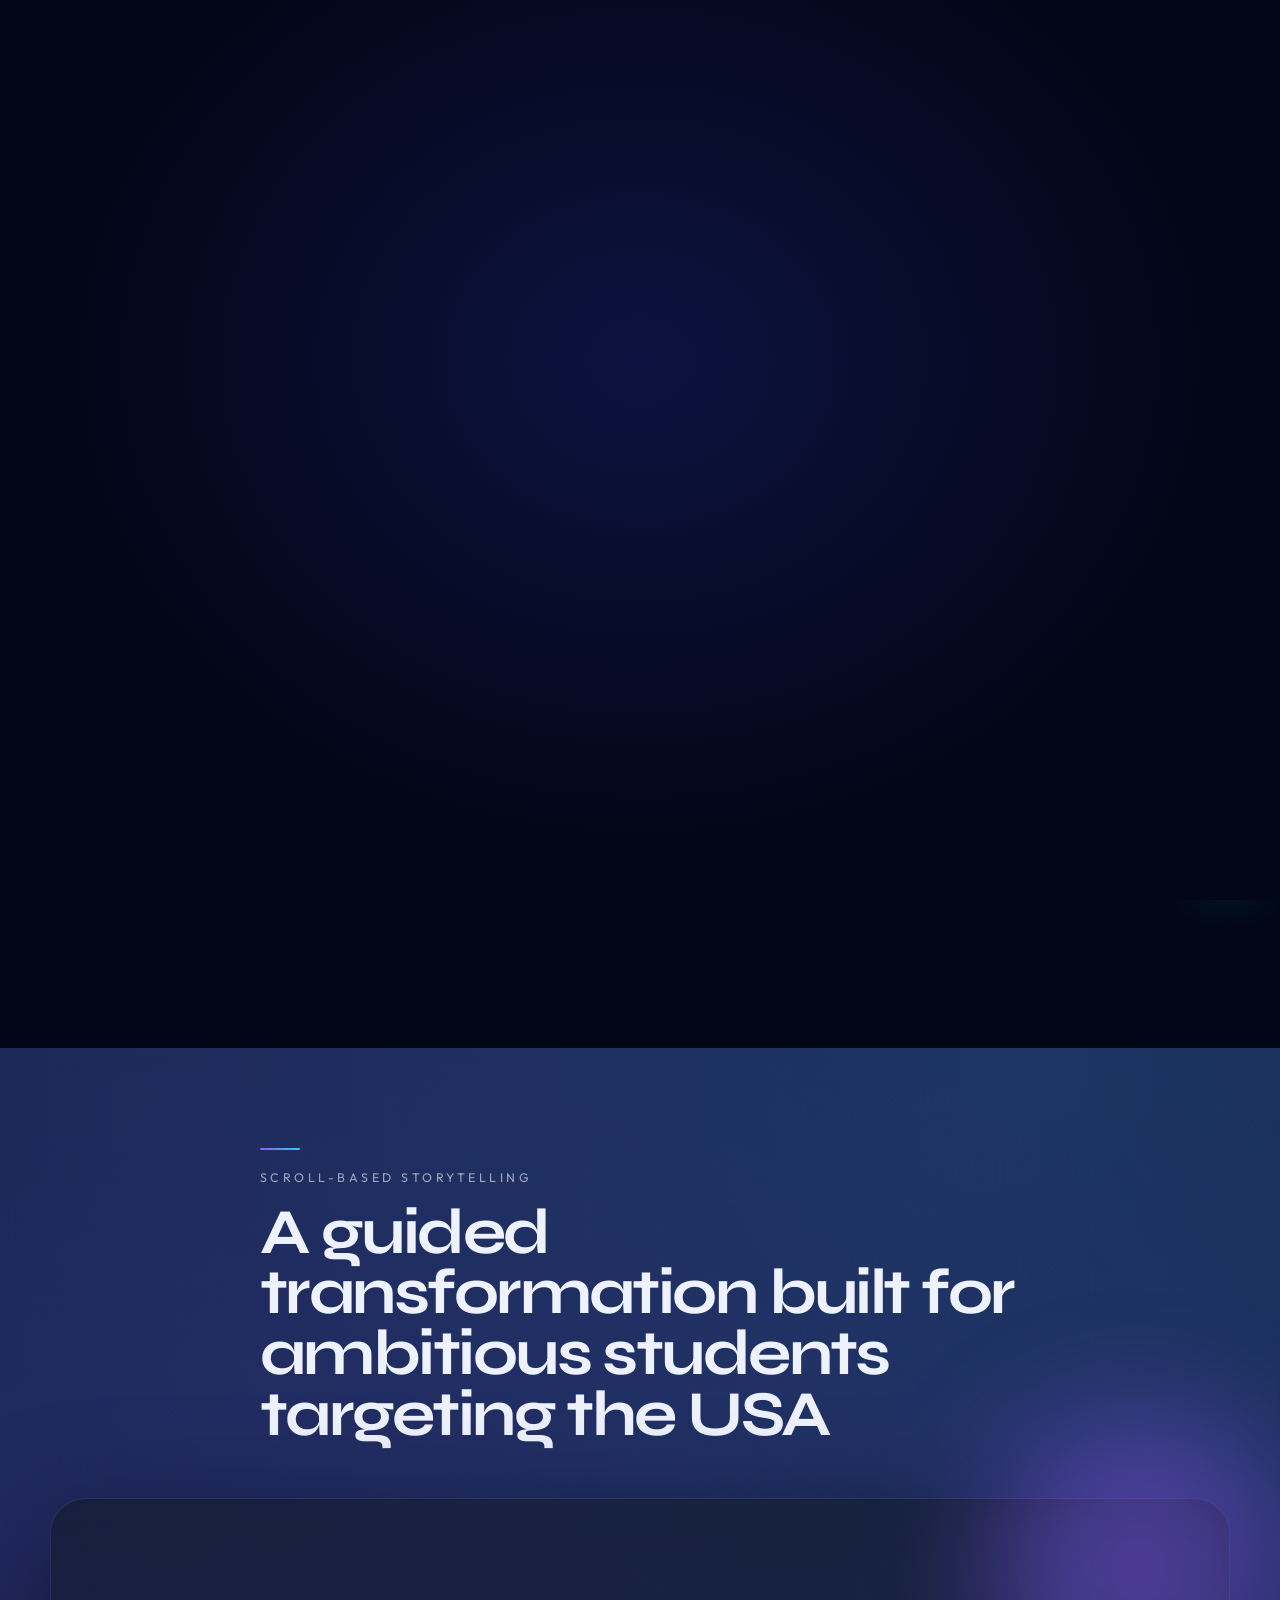
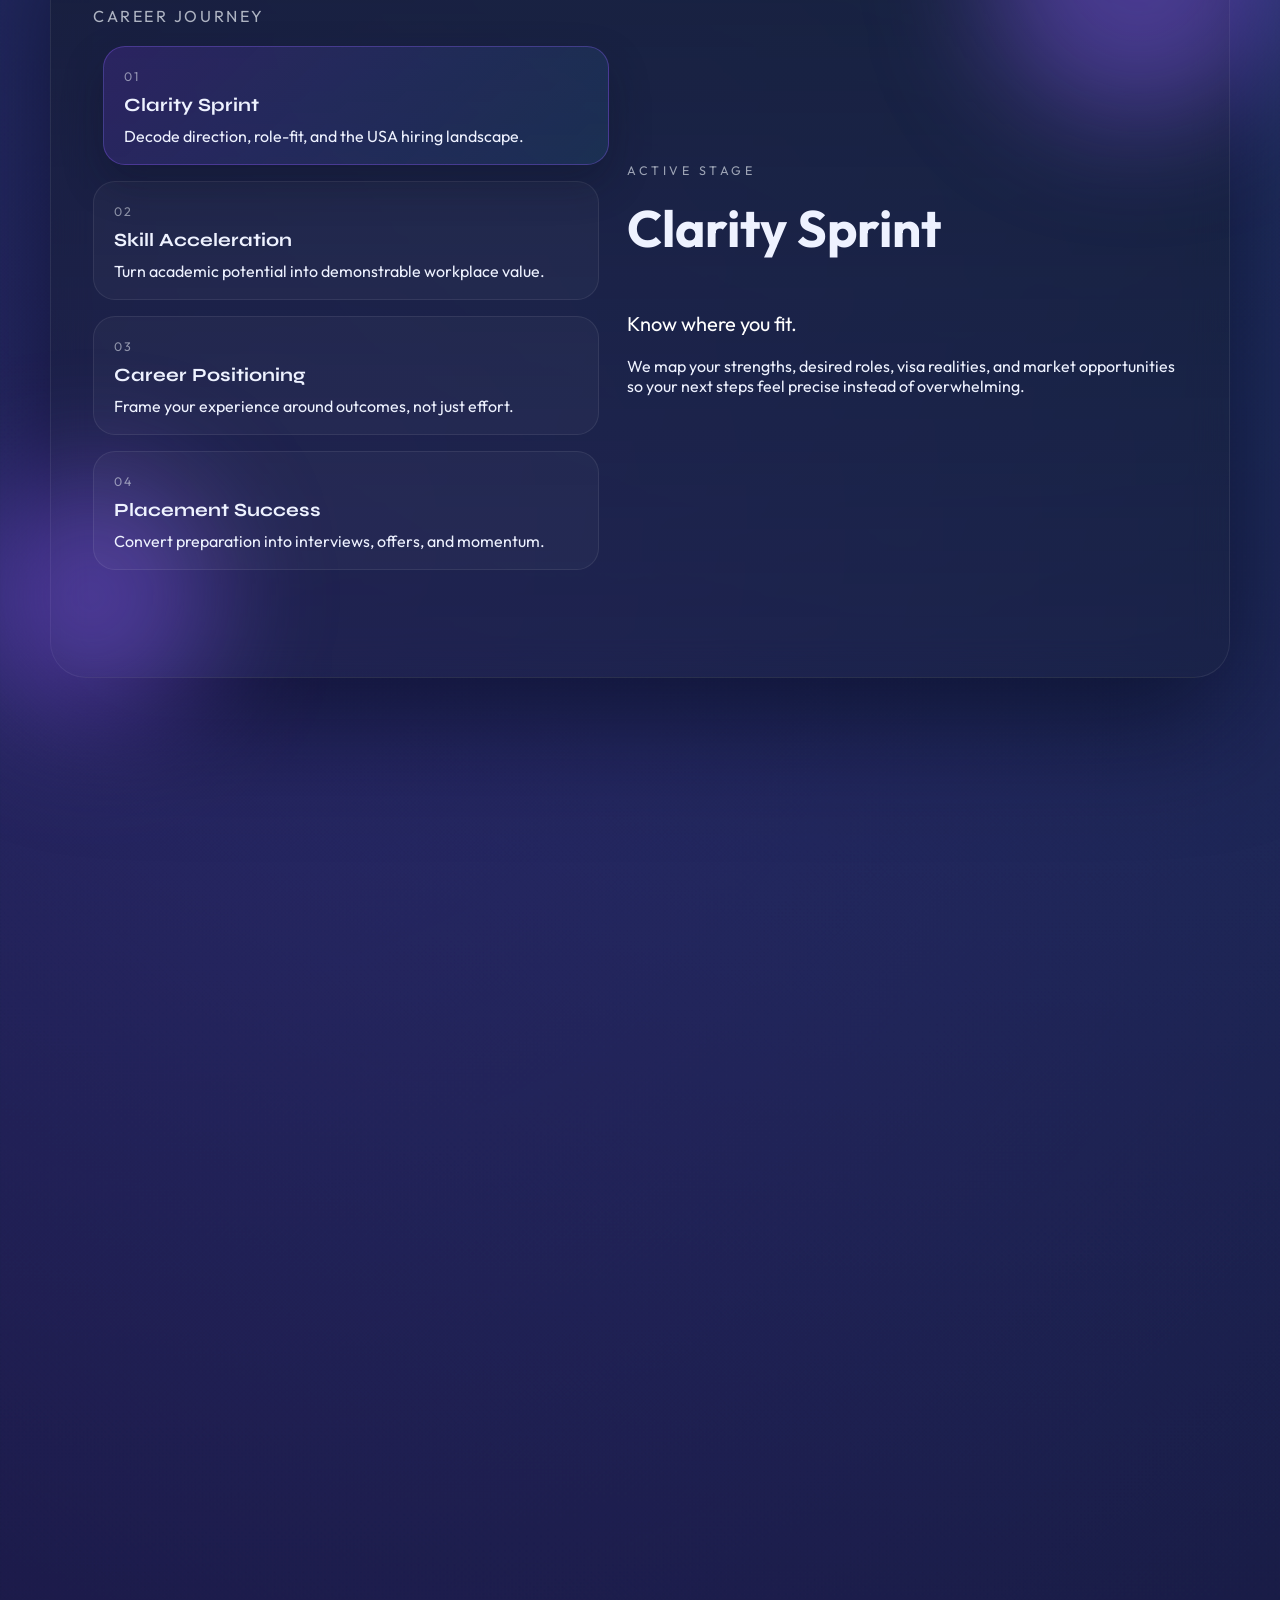
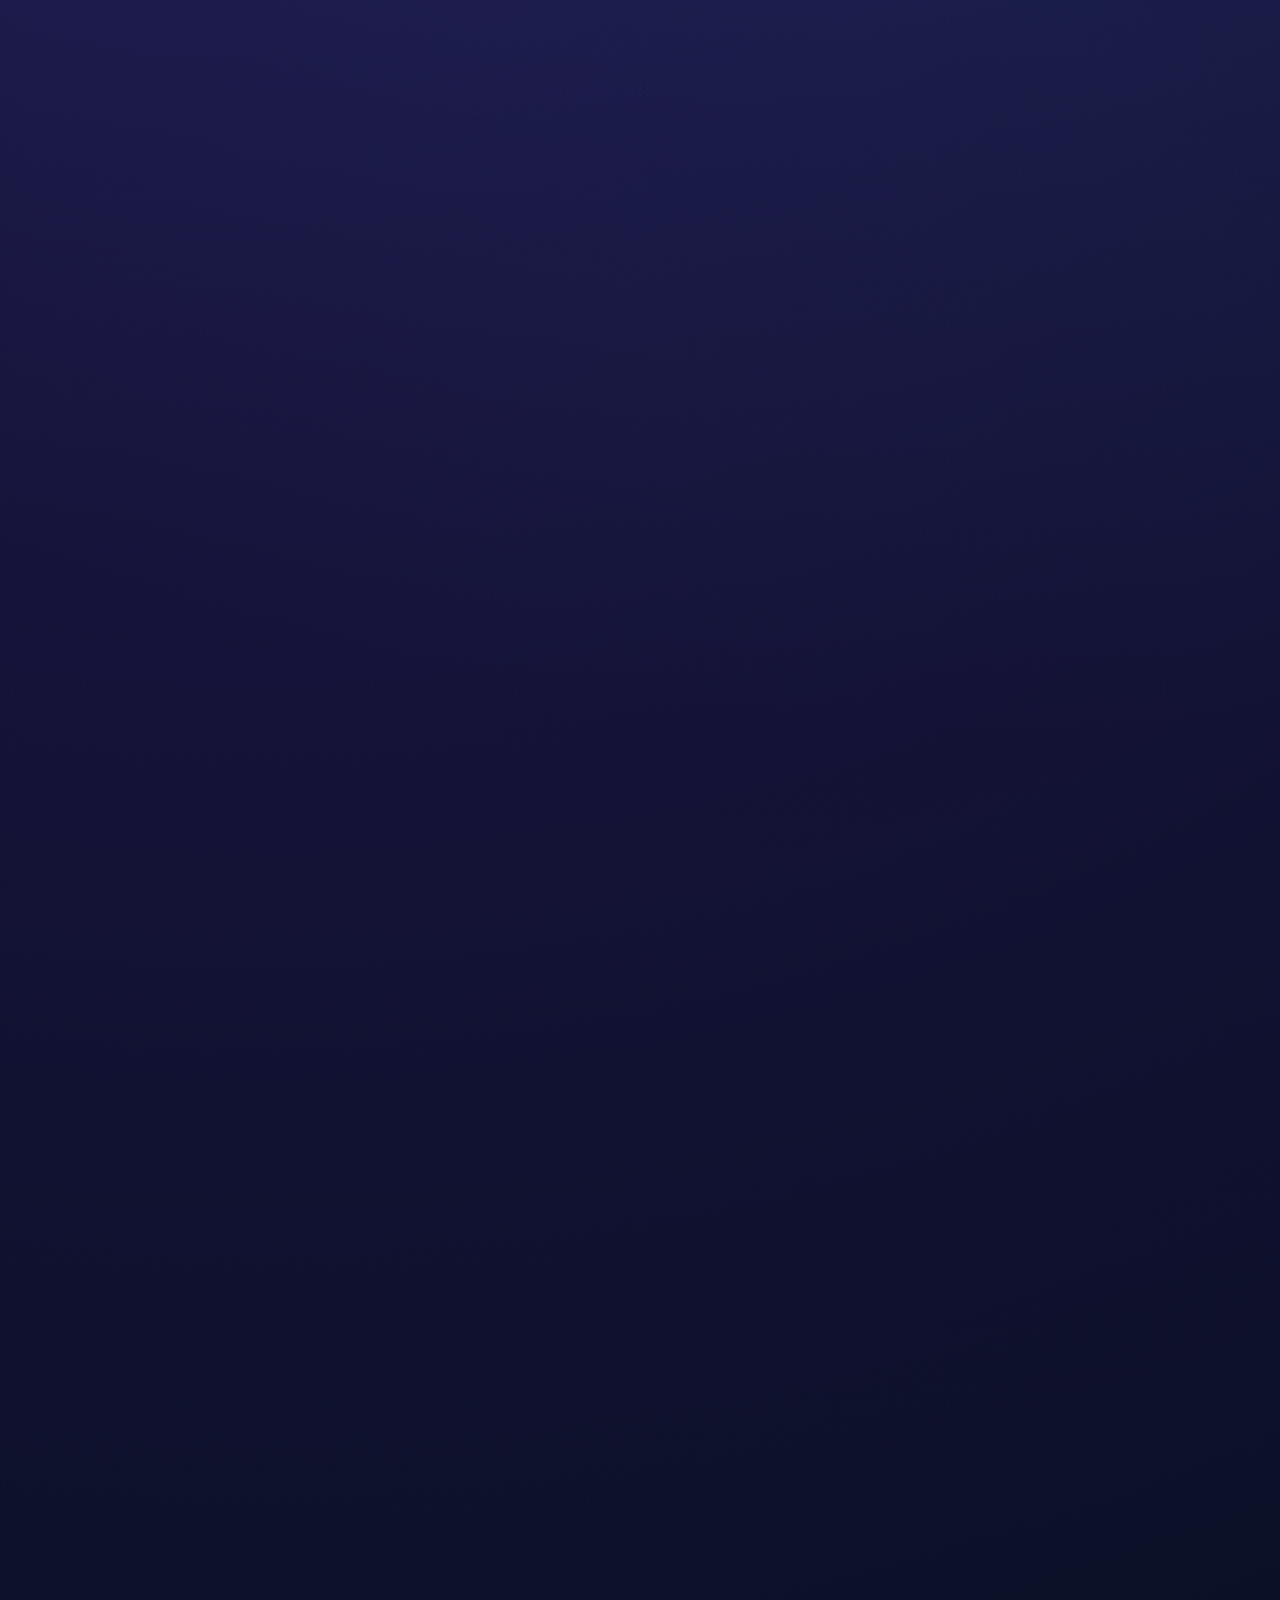
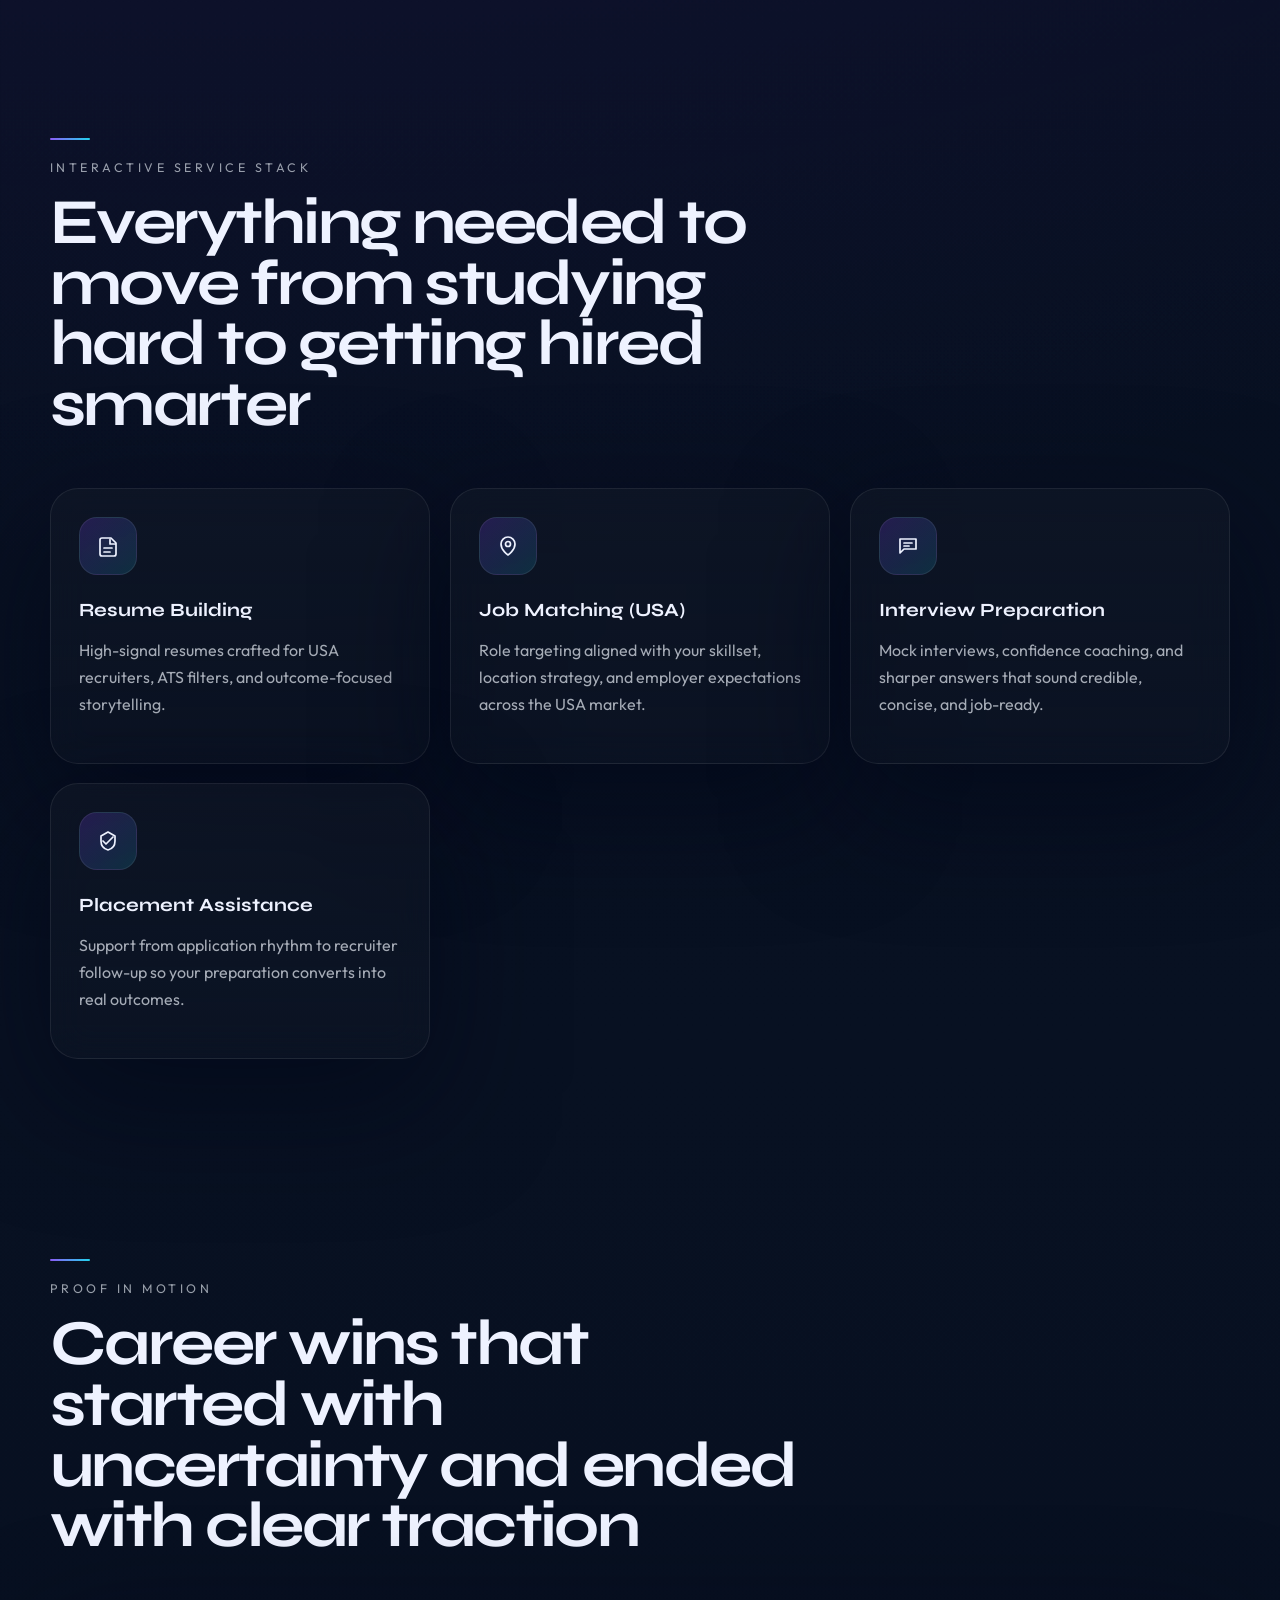
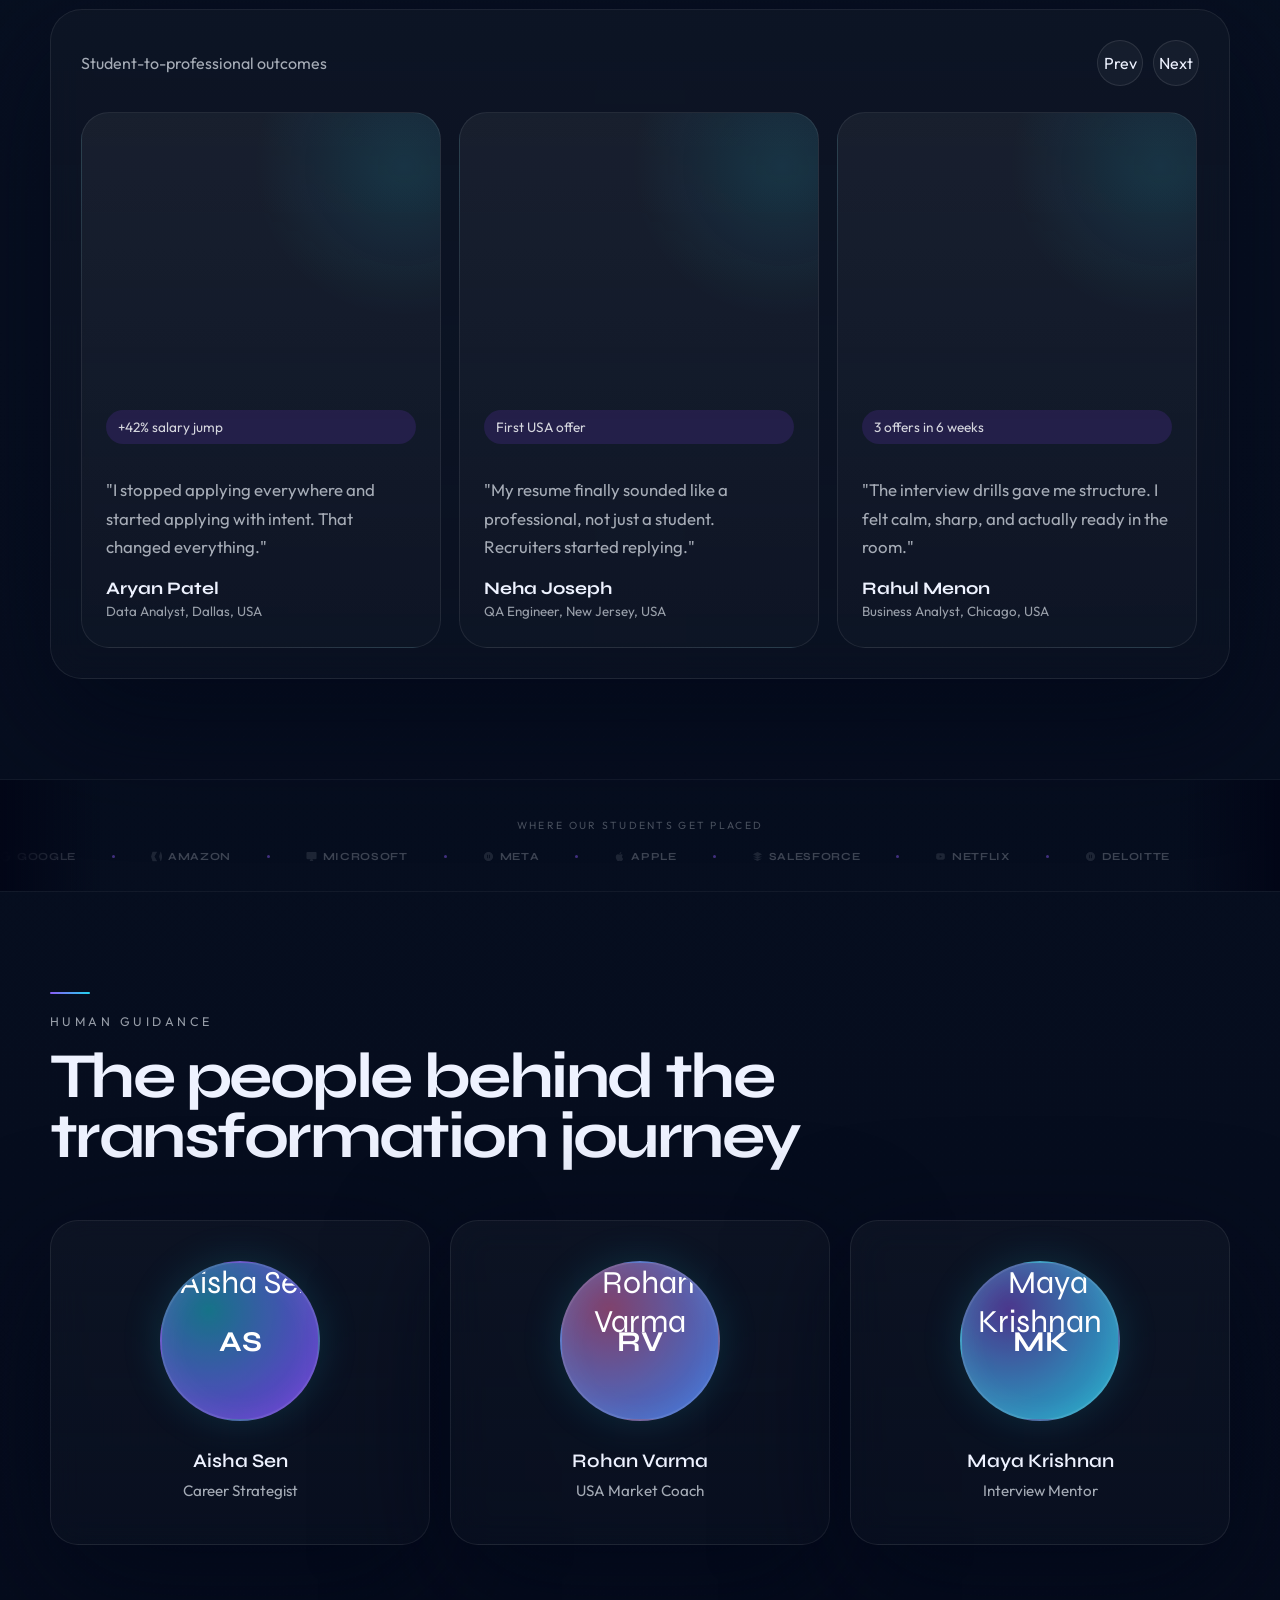
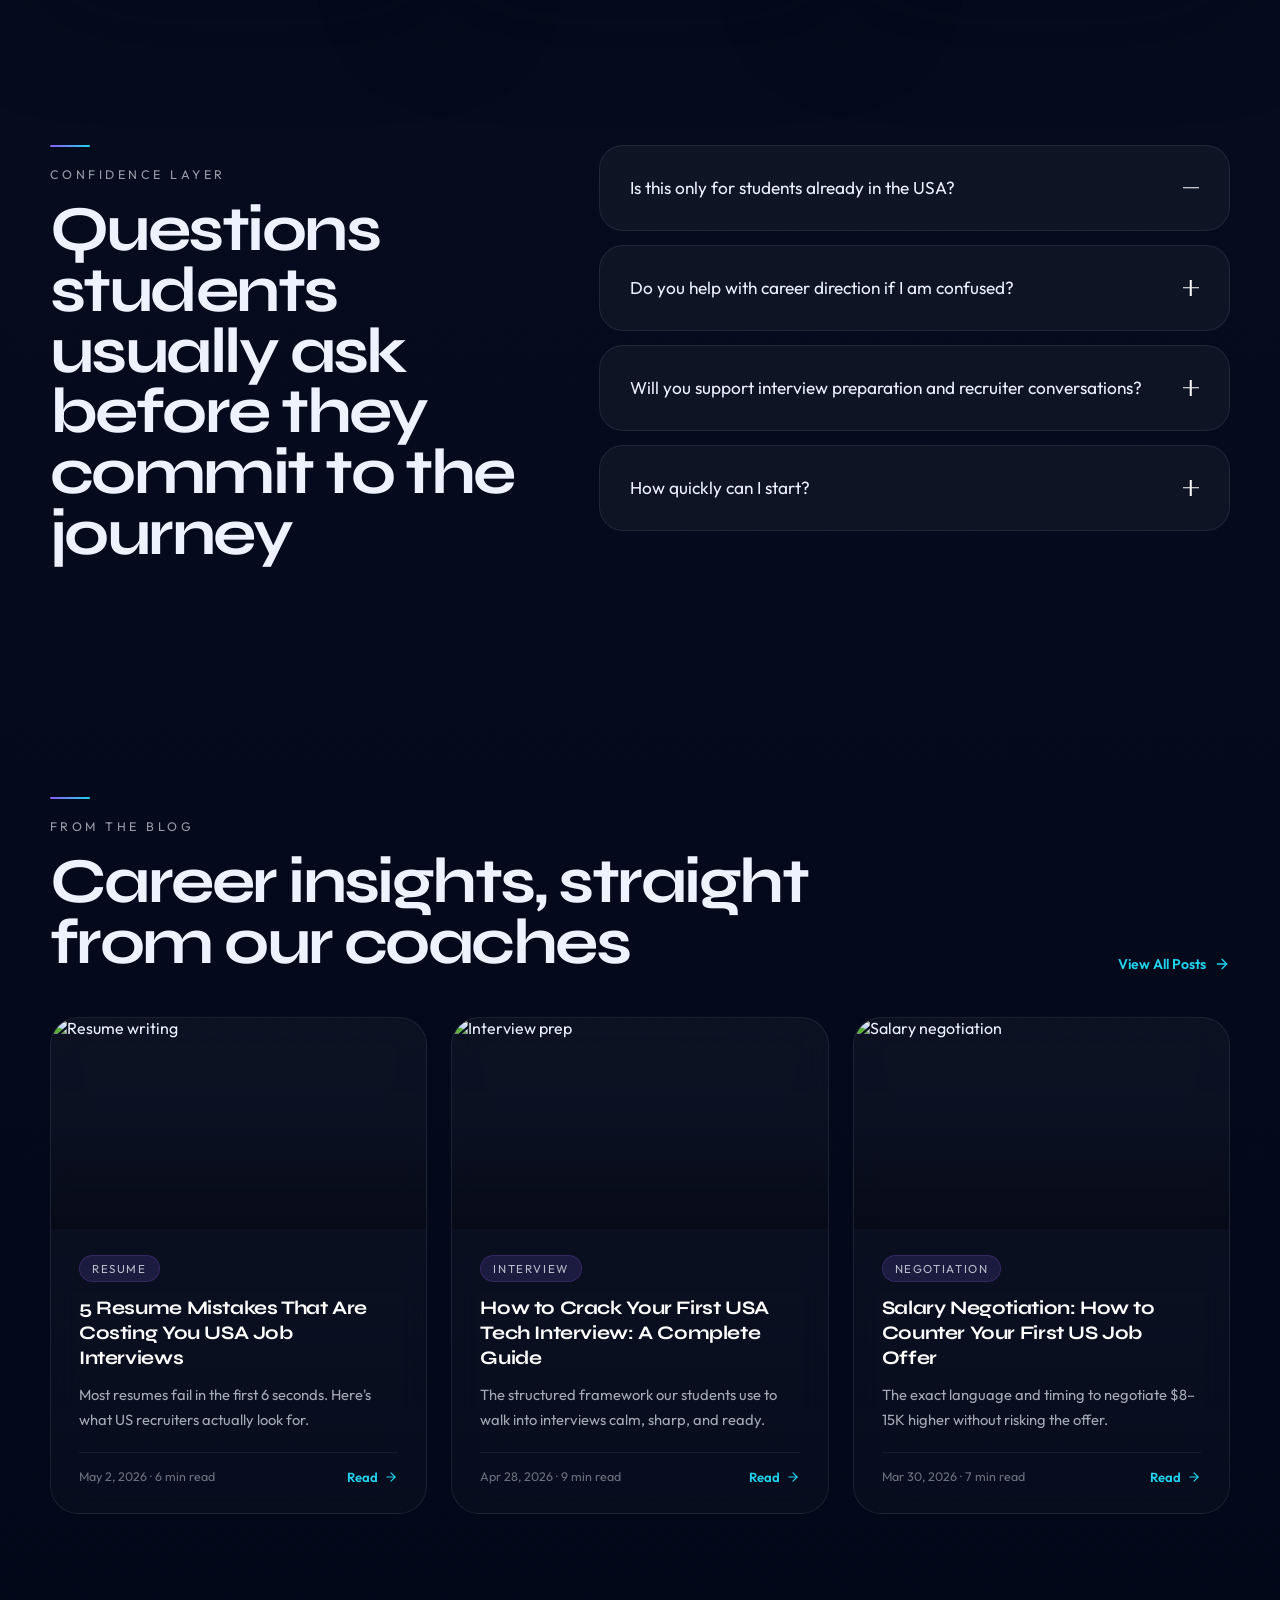
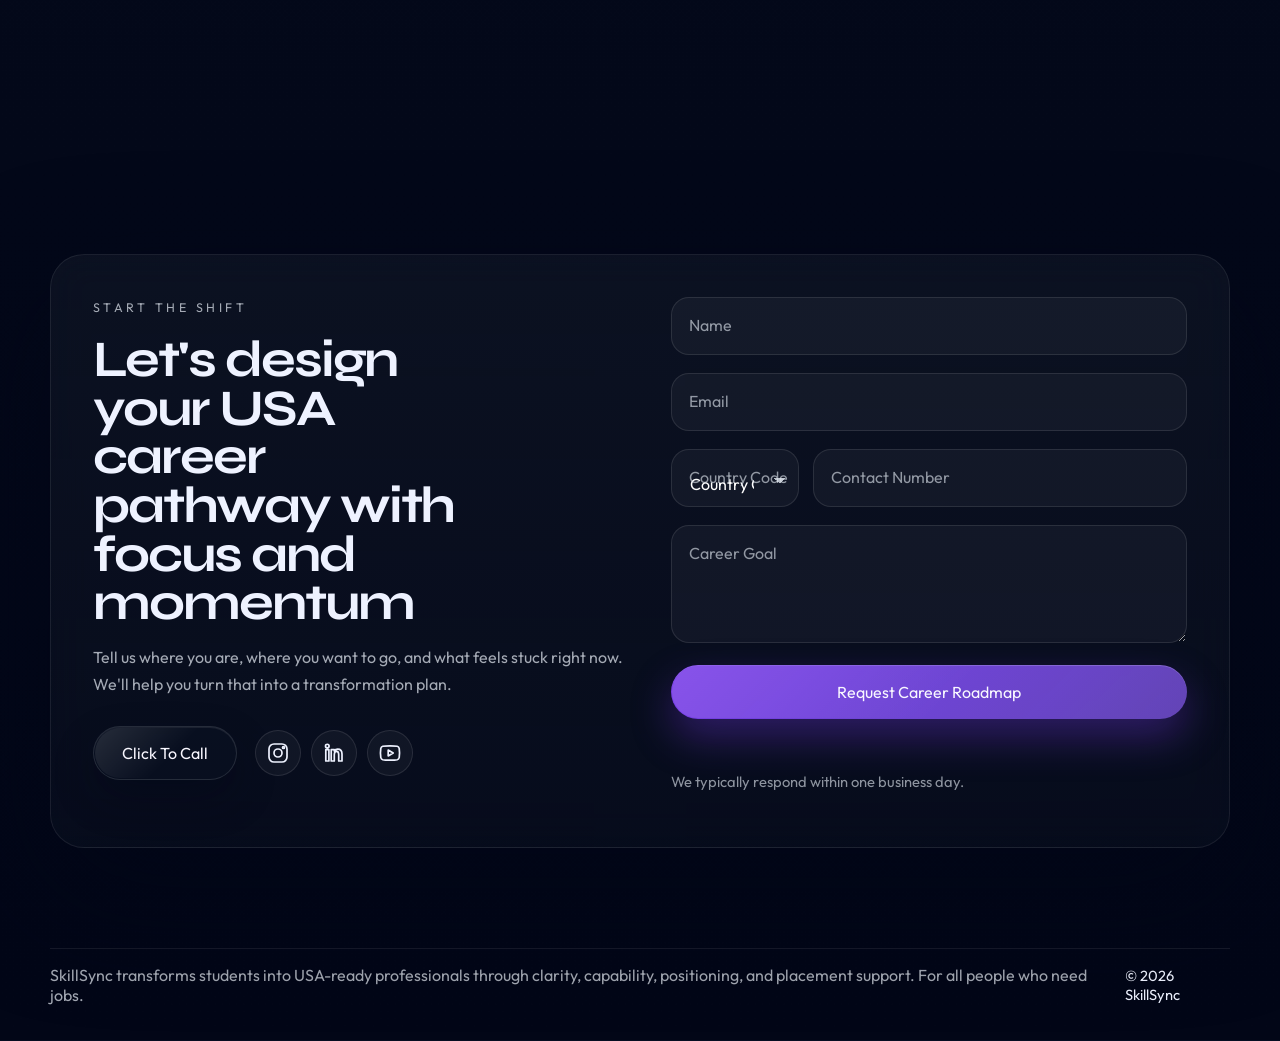
==== commit b41b3bd4: "feat: Enhance loader components with orbit animation and improve country code selection in contact f" ====
--- a/index.html
+++ b/index.html
@@ -131,19 +131,22 @@
           <div class="journey-sidebar">
             <p class="journey-label">Career Journey</p>
             <div class="journey-stages">
-              <article class="stage-card active" data-stage="0" data-title="Clarity Sprint" data-kicker="Know where you fit."
+              <article class="stage-card active" data-stage="0" data-title="Clarity Sprint"
+                data-kicker="Know where you fit."
                 data-detail="We map your strengths, desired roles, visa realities, and market opportunities so your next steps feel precise instead of overwhelming.">
                 <span>01</span>
                 <h3>Clarity Sprint</h3>
                 <p>Decode direction, role-fit, and the USA hiring landscape.</p>
               </article>
-              <article class="stage-card" data-stage="1" data-title="Skill Acceleration" data-kicker="Build employable proof."
+              <article class="stage-card" data-stage="1" data-title="Skill Acceleration"
+                data-kicker="Build employable proof."
                 data-detail="We identify missing capabilities, stack practical projects, and sharpen high-signal skills that recruiters actually scan for.">
                 <span>02</span>
                 <h3>Skill Acceleration</h3>
                 <p>Turn academic potential into demonstrable workplace value.</p>
               </article>
-              <article class="stage-card" data-stage="2" data-title="Career Positioning" data-kicker="Become impossible to ignore."
+              <article class="stage-card" data-stage="2" data-title="Career Positioning"
+                data-kicker="Become impossible to ignore."
                 data-detail="Resume, LinkedIn, portfolio, and story all align around one thing: making you memorable to the right employer in the right market.">
                 <span>03</span>
                 <h3>Career Positioning</h3>
@@ -158,13 +161,6 @@
             </div>
           </div>
 
-          <div class="journey-visual">
-            <div class="lottie-shell">
-              <div class="journey-glow"></div>
-              <div id="journey-lottie" class="lottie-player" aria-label="Career journey animation"></div>
-            </div>
-          </div>
-
           <div class="journey-copy">
             <div class="journey-narrative">
               <p class="eyebrow">Active Stage</p>
@@ -262,8 +258,8 @@
           <div class="carousel-window">
             <div class="carousel-track">
               <article class="testimonial-card">
-                <img src="assets/employee/Carlos%20Dawson.jpeg"
-                  alt="Aryan Patel" class="testimonial-avatar testimonial-avatar--focus-top" loading="eager" decoding="async">
+                <img src="assets/employee/Carlos%20Dawson.jpeg" alt="Aryan Patel"
+                  class="testimonial-avatar testimonial-avatar--focus-top" loading="eager" decoding="async">
                 <div class="testimonial-content">
                   <span class="salary-badge">+42% salary jump</span>
                   <p>"I stopped applying everywhere and started applying with intent. That changed everything."</p>
@@ -275,8 +271,8 @@
               </article>
 
               <article class="testimonial-card">
-                <img src="assets/employee/Elvia%20White.jpeg"
-                  alt="Neha Joseph" class="testimonial-avatar" loading="lazy" decoding="async">
+                <img src="assets/employee/Elvia%20White.jpeg" alt="Neha Joseph" class="testimonial-avatar"
+                  loading="lazy" decoding="async">
                 <div class="testimonial-content">
                   <span class="salary-badge">First USA offer</span>
                   <p>"My resume finally sounded like a professional, not just a student. Recruiters started replying."
@@ -289,8 +285,8 @@
               </article>
 
               <article class="testimonial-card">
-                <img src="assets/employee/Robert%20Brown.jpeg"
-                  alt="Rahul Menon" class="testimonial-avatar" loading="lazy" decoding="async">
+                <img src="assets/employee/Robert%20Brown.jpeg" alt="Rahul Menon" class="testimonial-avatar"
+                  loading="lazy" decoding="async">
                 <div class="testimonial-content">
                   <span class="salary-badge">3 offers in 6 weeks</span>
                   <p>"The interview drills gave me structure. I felt calm, sharp, and actually ready in the room."</p>
@@ -302,8 +298,8 @@
               </article>
 
               <article class="testimonial-card">
-                <img src="assets/employee/Megan%20Palmer.jpeg"
-                  alt="Sneha Reddy" class="testimonial-avatar testimonial-avatar--focus-right" loading="lazy" decoding="async">
+                <img src="assets/employee/Megan%20Palmer.jpeg" alt="Sneha Reddy"
+                  class="testimonial-avatar testimonial-avatar--focus-right" loading="lazy" decoding="async">
                 <div class="testimonial-content">
                   <span class="salary-badge">Internship to full-time</span>
                   <p>"They helped me position my projects like proof of capability, not just college assignments."</p>
@@ -540,8 +536,8 @@
         <div class="blog-grid">
           <article class="blog-card" data-reveal>
             <a class="blog-card-thumb cursor-hover" href="blog.html?post=resume" aria-label="Read resume article">
-              <img src="https://images.unsplash.com/photo-1586281380349-632531db7ed4?w=800&fit=max"
-                alt="Resume writing" loading="lazy" decoding="async">
+              <img src="https://images.unsplash.com/photo-1586281380349-632531db7ed4?w=800&fit=max" alt="Resume writing"
+                loading="lazy" decoding="async">
               <div class="blog-card-thumb-overlay"></div>
             </a>
             <div class="blog-card-body">
@@ -560,8 +556,8 @@
           </article>
           <article class="blog-card" data-reveal>
             <a class="blog-card-thumb cursor-hover" href="blog.html?post=interview" aria-label="Read interview article">
-              <img src="https://images.unsplash.com/photo-1551836022-deb4988cc6c0?w=800&fit=max"
-                alt="Interview prep" loading="lazy" decoding="async">
+              <img src="https://images.unsplash.com/photo-1551836022-deb4988cc6c0?w=800&fit=max" alt="Interview prep"
+                loading="lazy" decoding="async">
               <div class="blog-card-thumb-overlay"></div>
             </a>
             <div class="blog-card-body">
@@ -651,12 +647,14 @@
           </div>
           <div class="field-row contact-number-row">
             <div class="field field-code">
-              <input id="country-code" name="country_code" type="tel" placeholder=" " required inputmode="tel"
-                autocomplete="tel-country-code">
+              <select id="country-code" name="country_code" required>
+                <option value="" selected disabled>Country Code</option>
+              </select>
               <label for="country-code">Country Code</label>
             </div>
             <div class="field">
-              <input id="phone" name="phone" type="tel" placeholder=" " required inputmode="tel" autocomplete="tel-national">
+              <input id="phone" name="phone" type="tel" placeholder=" " required inputmode="tel"
+                autocomplete="tel-national">
               <label for="phone">Contact Number</label>
             </div>
           </div>
@@ -727,4 +725,4 @@
   </script>
 </body>
 
-</html>
+</html>
--- a/style.css
+++ b/style.css
@@ -197,11 +197,15 @@
 
 /* ── Lottie icon wrap — mask vignette ── */
 .loader-lottie-wrap {
-  width: clamp(230px, 28vw, 360px);
-  height: clamp(190px, 24vw, 320px);
+  width: clamp(220px, 28vw, 340px);
+  height: clamp(220px, 28vw, 340px);
   flex-shrink: 0;
   position: relative;
   z-index: 1;
+  padding: 0;
+  border-radius: 50%;
+  overflow: hidden;
+  /* Hard clip to a perfect circle (no vignette/egg artifacts) */
   margin-bottom: 2px;
 }
 
@@ -484,6 +488,10 @@
   font: inherit;
 }
 
+select {
+  font: inherit;
+}
+
 button {
   border: 0;
   background: none;
@@ -581,8 +589,9 @@
 
 .brand img {
   display: block;
-  width: 172px;
-  height: auto;
+  width: auto;
+  height: 38px;
+  max-width: 210px;
   object-fit: contain;
   opacity: 0.96;
 }
@@ -701,14 +710,30 @@
 }
 
 .hero-copy h1 {
-  font-size: clamp(3.6rem, 9vw, 7.2rem);
-  max-width: 10ch;
+  font-size: clamp(2.7rem, 6.2vw, 5.2rem);
+  max-width: 14ch;
   /* margin-bottom via shorthand below — font styles in the selector above */
   margin: 0 0 clamp(1.5rem, 3vw, 2.5rem);
   font-family: 'Syne', sans-serif;
   font-weight: 700;
-  line-height: 0.95;
+  line-height: 1.02;
   letter-spacing: -0.04em;
+}
+
+/* Hero copy: subtle backdrop so video stays visible */
+.hero-copy {
+  position: relative;
+  max-width: 760px;
+}
+
+.hero-copy::before {
+  content: '';
+  position: absolute;
+  inset: -22px -18px -18px;
+  background: radial-gradient(circle at 20% 20%, rgba(2, 6, 23, 0.68), rgba(2, 6, 23, 0.2) 62%, transparent 78%);
+  border-radius: 28px;
+  pointer-events: none;
+  z-index: -1;
 }
 
 .hero-text,
@@ -1145,7 +1170,7 @@
   padding: 42px;
   border-radius: 36px;
   display: grid;
-  grid-template-columns: minmax(220px, 0.9fr) minmax(300px, 1fr) minmax(240px, 0.9fr);
+  grid-template-columns: minmax(260px, 0.95fr) minmax(0, 1.05fr);
   gap: 28px;
   align-items: center;
   overflow: visible;
@@ -1177,8 +1202,7 @@
 }
 
 .journey-sidebar,
-.journey-copy,
-.journey-visual {
+.journey-copy {
   position: relative;
   z-index: 1;
   min-width: 0;
@@ -1223,25 +1247,7 @@
   color: rgba(226, 232, 240, 0.56);
 }
 
-.journey-visual {
-  display: flex;
-  justify-content: center;
-}
-
-.lottie-shell {
-  position: relative;
-  width: min(100%, 430px);
-  aspect-ratio: 1 / 1;
-  display: grid;
-  place-items: center;
-  border-radius: 32px;
-  overflow: hidden;
-  background:
-    radial-gradient(circle at 50% 50%, rgba(139, 92, 246, 0.14), transparent 55%),
-    linear-gradient(180deg, rgba(255, 255, 255, 0.05), rgba(255, 255, 255, 0.02));
-  border: 1px solid rgba(255, 255, 255, 0.08);
-}
-
+/* Journey center column intentionally removed (clean 2-col layout) */
 .journey-glow {
   position: absolute;
   inset: 16%;
@@ -1281,19 +1287,7 @@
   background: radial-gradient(circle, rgba(139, 92, 246, 0.3), transparent 68%);
 }
 
-.lottie-shell::after {
-  content: '';
-  position: absolute;
-  inset: 0;
-  border-radius: inherit;
-  border: 1px solid rgba(255, 255, 255, 0.08);
-  pointer-events: none;
-  transition: border-color 0.4s ease;
-}
-body[data-stage='0'] .lottie-shell::after { border-color: rgba(34, 211, 238, 0.18); }
-body[data-stage='1'] .lottie-shell::after { border-color: rgba(34, 211, 238, 0.22); }
-body[data-stage='2'] .lottie-shell::after { border-color: rgba(244, 114, 182, 0.18); }
-body[data-stage='3'] .lottie-shell::after { border-color: rgba(139, 92, 246, 0.25); }
+/* lottie-shell removed from journey */
 
 .section-accent-line {
   position: relative;
@@ -1544,7 +1538,19 @@
 }
 
 .testimonial-avatar--focus-right {
-  object-position: 58% 38%;
+  /* More face-focused with top breathing room */
+  object-position: 58% 20%;
+}
+
+@media (max-width: 768px) {
+  .brand img {
+    height: 30px;
+  }
+
+  .hero-video {
+    object-position: center 25%;
+    transform: scale(1.06);
+  }
 }
 
 .testimonial-content {
@@ -1872,7 +1878,7 @@
   gap: 14px;
 }
 
-.field-code input {
+.field-code select {
   text-align: left;
 }
 
@@ -1926,7 +1932,8 @@
 }
 
 .field input,
-.field textarea {
+.field textarea,
+.field select {
   width: 100%;
   padding: 24px 18px 12px;
   border-radius: 18px;
@@ -1941,7 +1948,8 @@
 }
 
 .field input:focus,
-.field textarea:focus {
+.field textarea:focus,
+.field select:focus {
   border-color: rgba(34, 211, 238, 0.4);
   background: rgba(255, 255, 255, 0.06);
   box-shadow: 0 0 0 4px rgba(34, 211, 238, 0.08);
@@ -1962,10 +1970,67 @@
 .field input:focus + label,
 .field input:not(:placeholder-shown) + label,
 .field textarea:focus + label,
-.field textarea:not(:placeholder-shown) + label {
+.field textarea:not(:placeholder-shown) + label,
+.field.has-value label {
   transform: translateY(-10px);
   font-size: 0.78rem;
   color: rgba(34, 211, 238, 0.88);
+}
+
+.field select {
+  appearance: none;
+  -webkit-appearance: none;
+  background-image:
+    linear-gradient(45deg, transparent 50%, rgba(226, 232, 240, 0.8) 50%),
+    linear-gradient(135deg, rgba(226, 232, 240, 0.8) 50%, transparent 50%);
+  background-position:
+    calc(100% - 18px) 28px,
+    calc(100% - 12px) 28px;
+  background-size: 6px 6px, 6px 6px;
+  background-repeat: no-repeat;
+  padding-right: 44px;
+}
+
+/* Custom searchable country-code dropdown */
+.field-code {
+  position: relative;
+}
+
+.country-code-menu {
+  position: absolute;
+  top: calc(100% + 8px);
+  left: 0;
+  right: 0;
+  max-height: 220px;
+  overflow-y: auto;
+  z-index: 30;
+  border-radius: 14px;
+  border: 1px solid rgba(139, 92, 246, 0.35);
+  background: rgba(8, 14, 30, 0.98);
+  box-shadow: 0 20px 50px rgba(2, 6, 23, 0.7);
+  padding: 6px;
+}
+
+.country-code-menu[hidden] {
+  display: none;
+}
+
+.country-code-item {
+  width: 100%;
+  text-align: left;
+  border: 0;
+  border-radius: 10px;
+  background: transparent;
+  color: rgba(226, 232, 240, 0.92);
+  padding: 10px 12px;
+  font-size: 0.9rem;
+  cursor: pointer;
+}
+
+.country-code-item:hover,
+.country-code-item.is-active {
+  background: rgba(139, 92, 246, 0.2);
+  color: #fff;
 }
 
 .form-note {
@@ -2110,10 +2175,10 @@
 
   .site-nav {
     position: fixed;
-    top: 70px;
-    left: 0;
-    right: 0;
-    width: 100%;
+    top: 78px;
+    left: 14px;
+    right: 14px;
+    width: auto;
     display: flex;
     flex-direction: column;
     gap: 0;
@@ -2127,18 +2192,19 @@
     z-index: 19;
     padding: 0;
     margin: 0;
-    border-radius: 0;
+    border-radius: 22px;
+    box-shadow: 0 20px 60px rgba(2, 6, 23, 0.65);
   }
 
   .site-nav.is-open {
     max-height: 400px;
     opacity: 1;
-    padding: 20px 18px;
+    padding: 16px 14px;
   }
 
   .site-nav a {
     padding: 12px 18px;
-    border-radius: 8px;
+    border-radius: 14px;
     transition: background 0.25s ease;
   }
 
@@ -2808,14 +2874,14 @@
   margin-bottom: 36px;
   border: 1px solid rgba(255, 255, 255, 0.07);
   background: rgba(2, 6, 23, 0.75);
+  aspect-ratio: 16 / 9;
 }
 
 .blog-article-hero-img img {
   width: 100%;
-  height: auto;
-  max-height: min(62vh, 560px);
-  object-fit: contain;
-  object-position: center;
+  height: 100%;
+  object-fit: cover;
+  object-position: center 35%;
   display: block;
 }
 
@@ -2958,10 +3024,9 @@
 .srw-thumb img {
   width: 100%;
   height: 100%;
-  object-fit: contain;
-  object-position: center;
+  object-fit: cover;
+  object-position: center 35%;
   display: block;
-  background: rgba(2, 6, 23, 0.7);
   transition: opacity 0.3s ease;
   opacity: 0.78;
 }
@@ -2997,9 +3062,8 @@
 .spp-thumb img {
   width: 100%;
   height: 100%;
-  object-fit: contain;
-  object-position: center;
-  background: rgba(2, 6, 23, 0.7);
+  object-fit: cover;
+  object-position: center 35%;
   display: block;
 }
 
@@ -3130,9 +3194,8 @@
 .blog-card-thumb img {
   width: 100%;
   height: 100%;
-  object-fit: contain;
-  object-position: center;
-  background: rgba(2, 6, 23, 0.75);
+  object-fit: cover;
+  object-position: center 35%;
   display: block;
 }
 
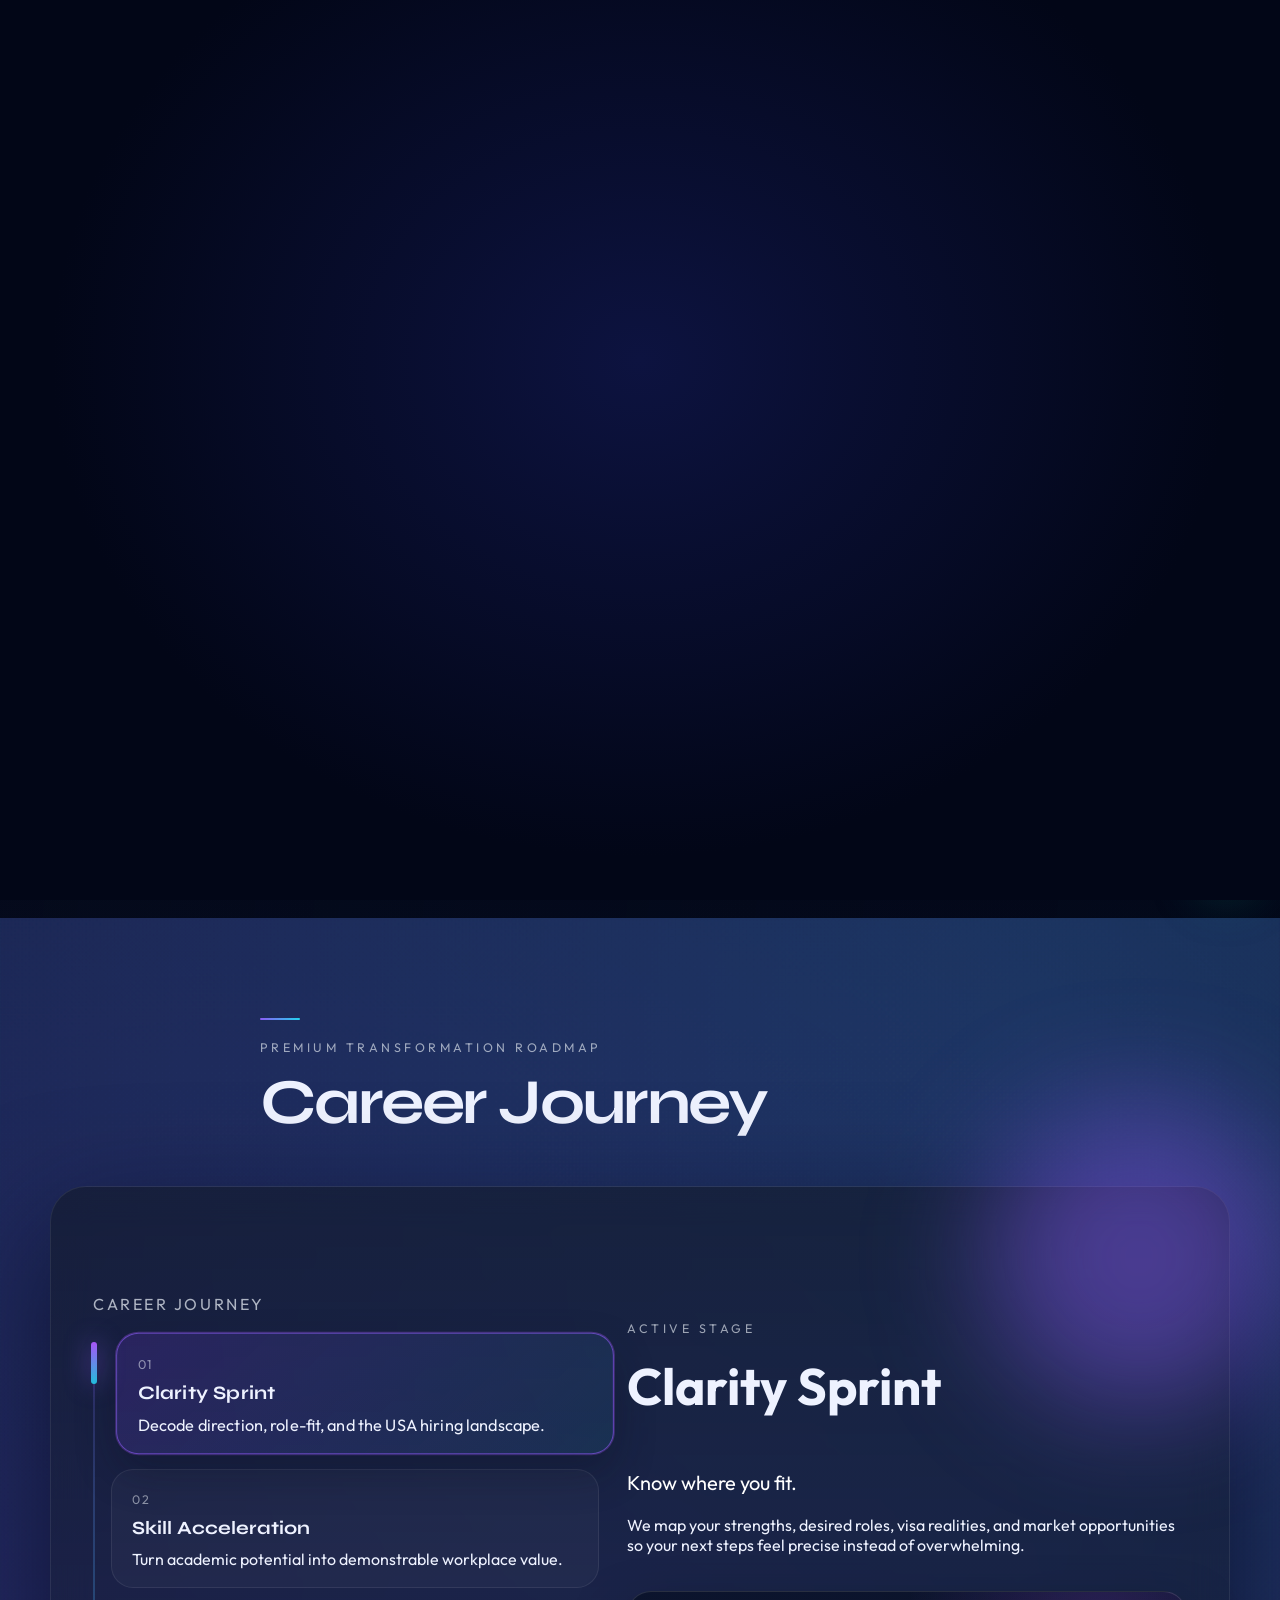
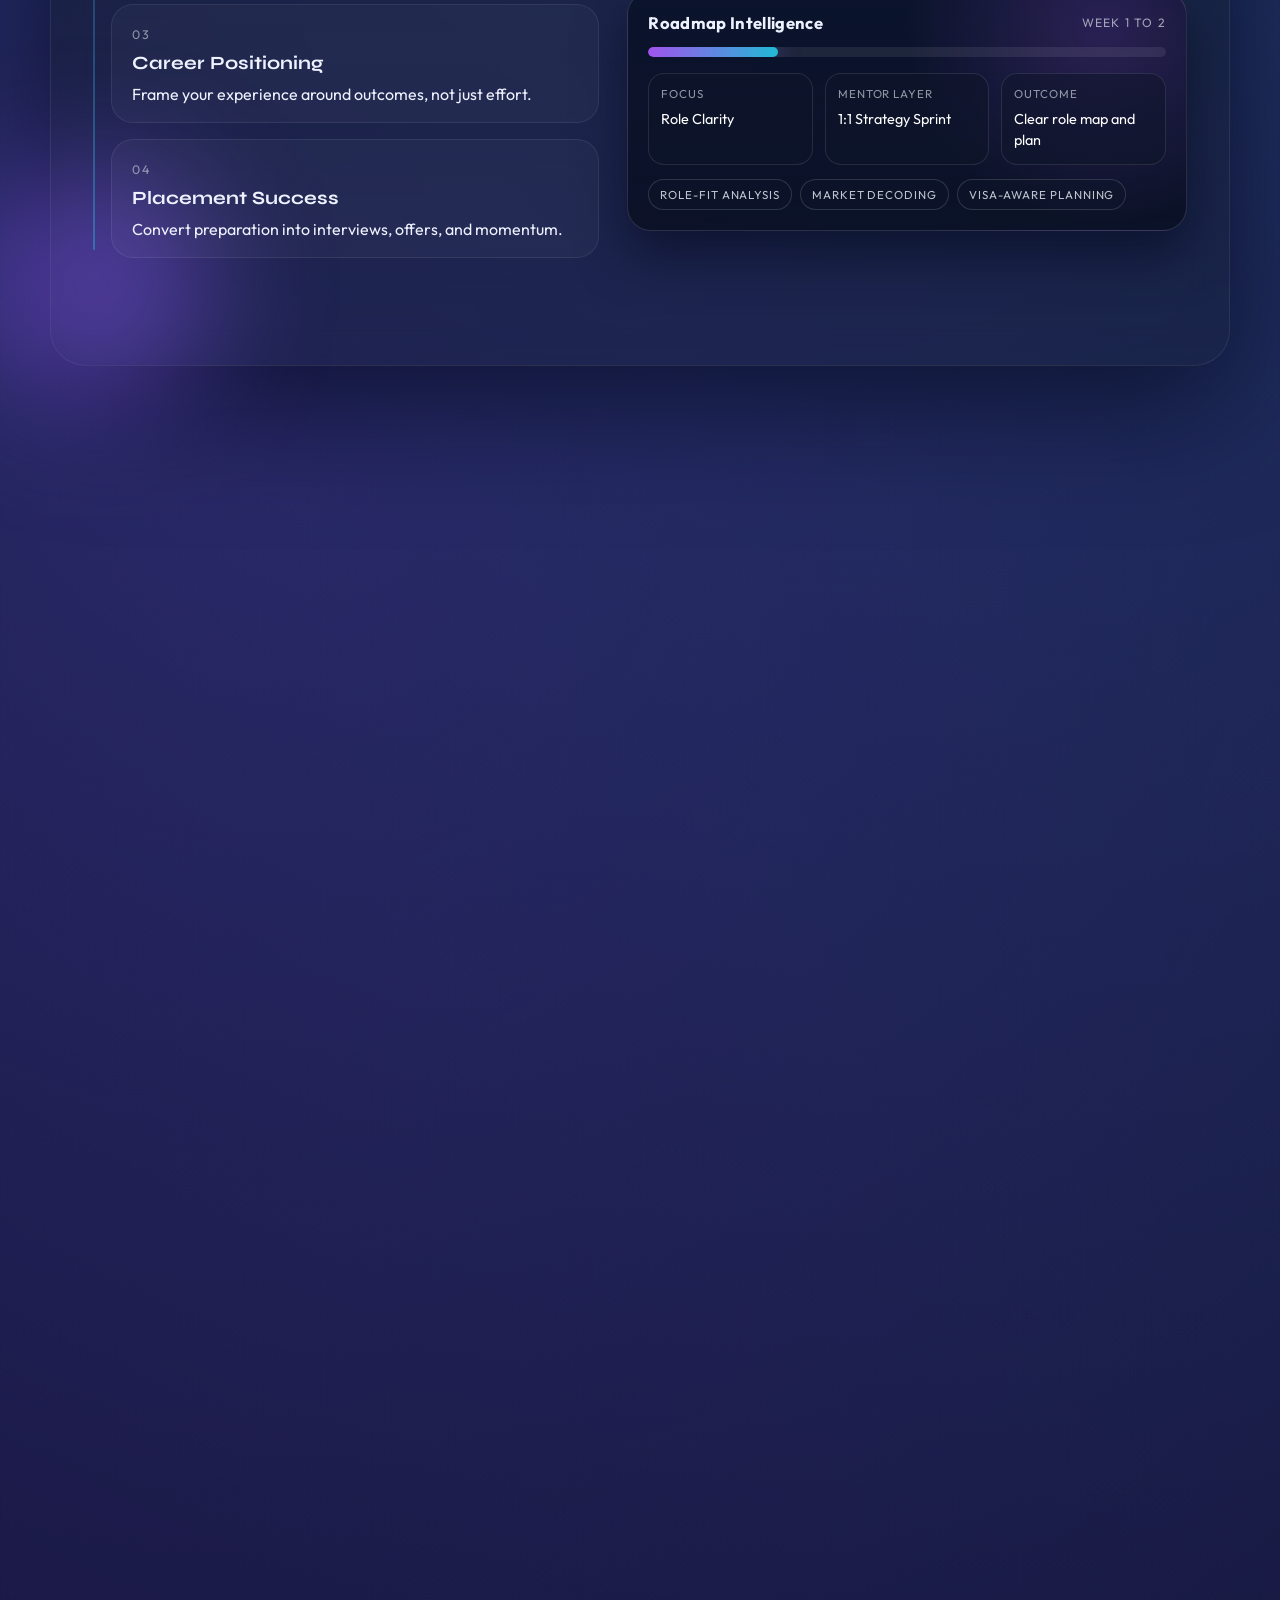
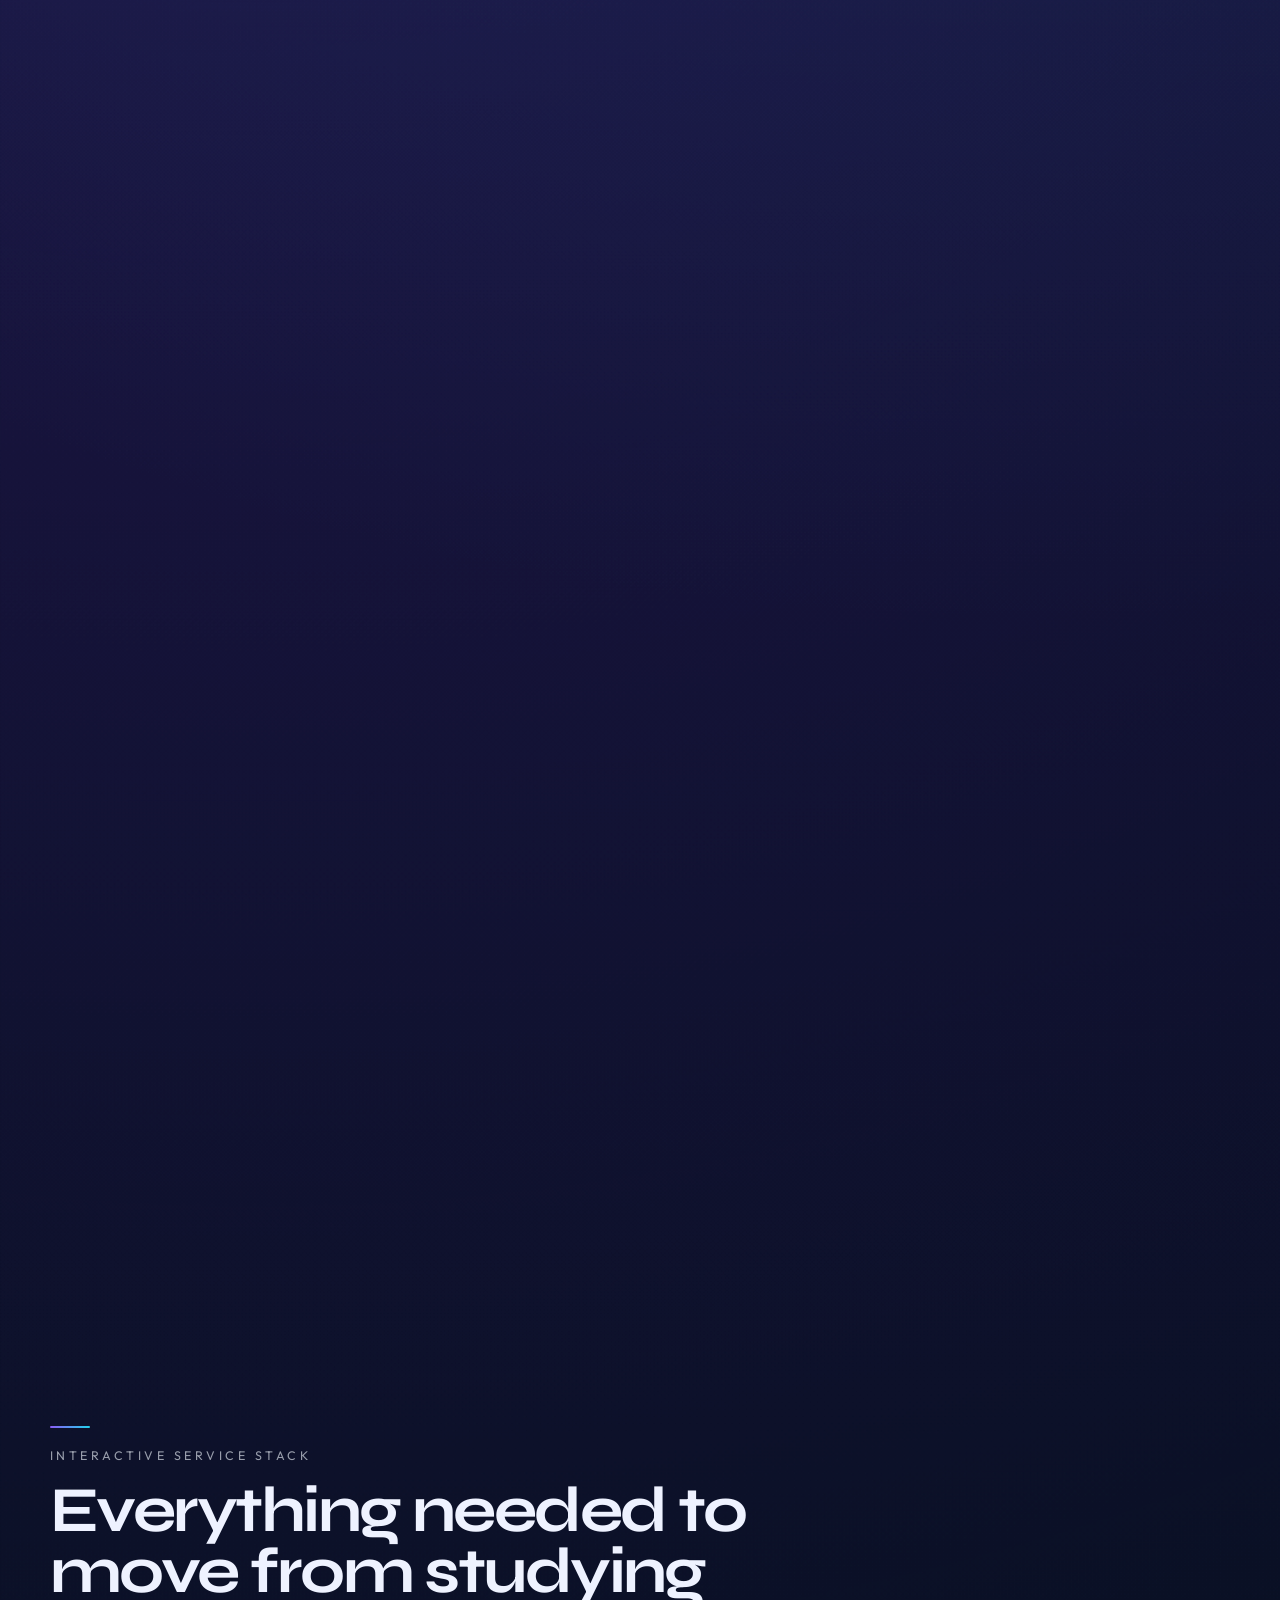
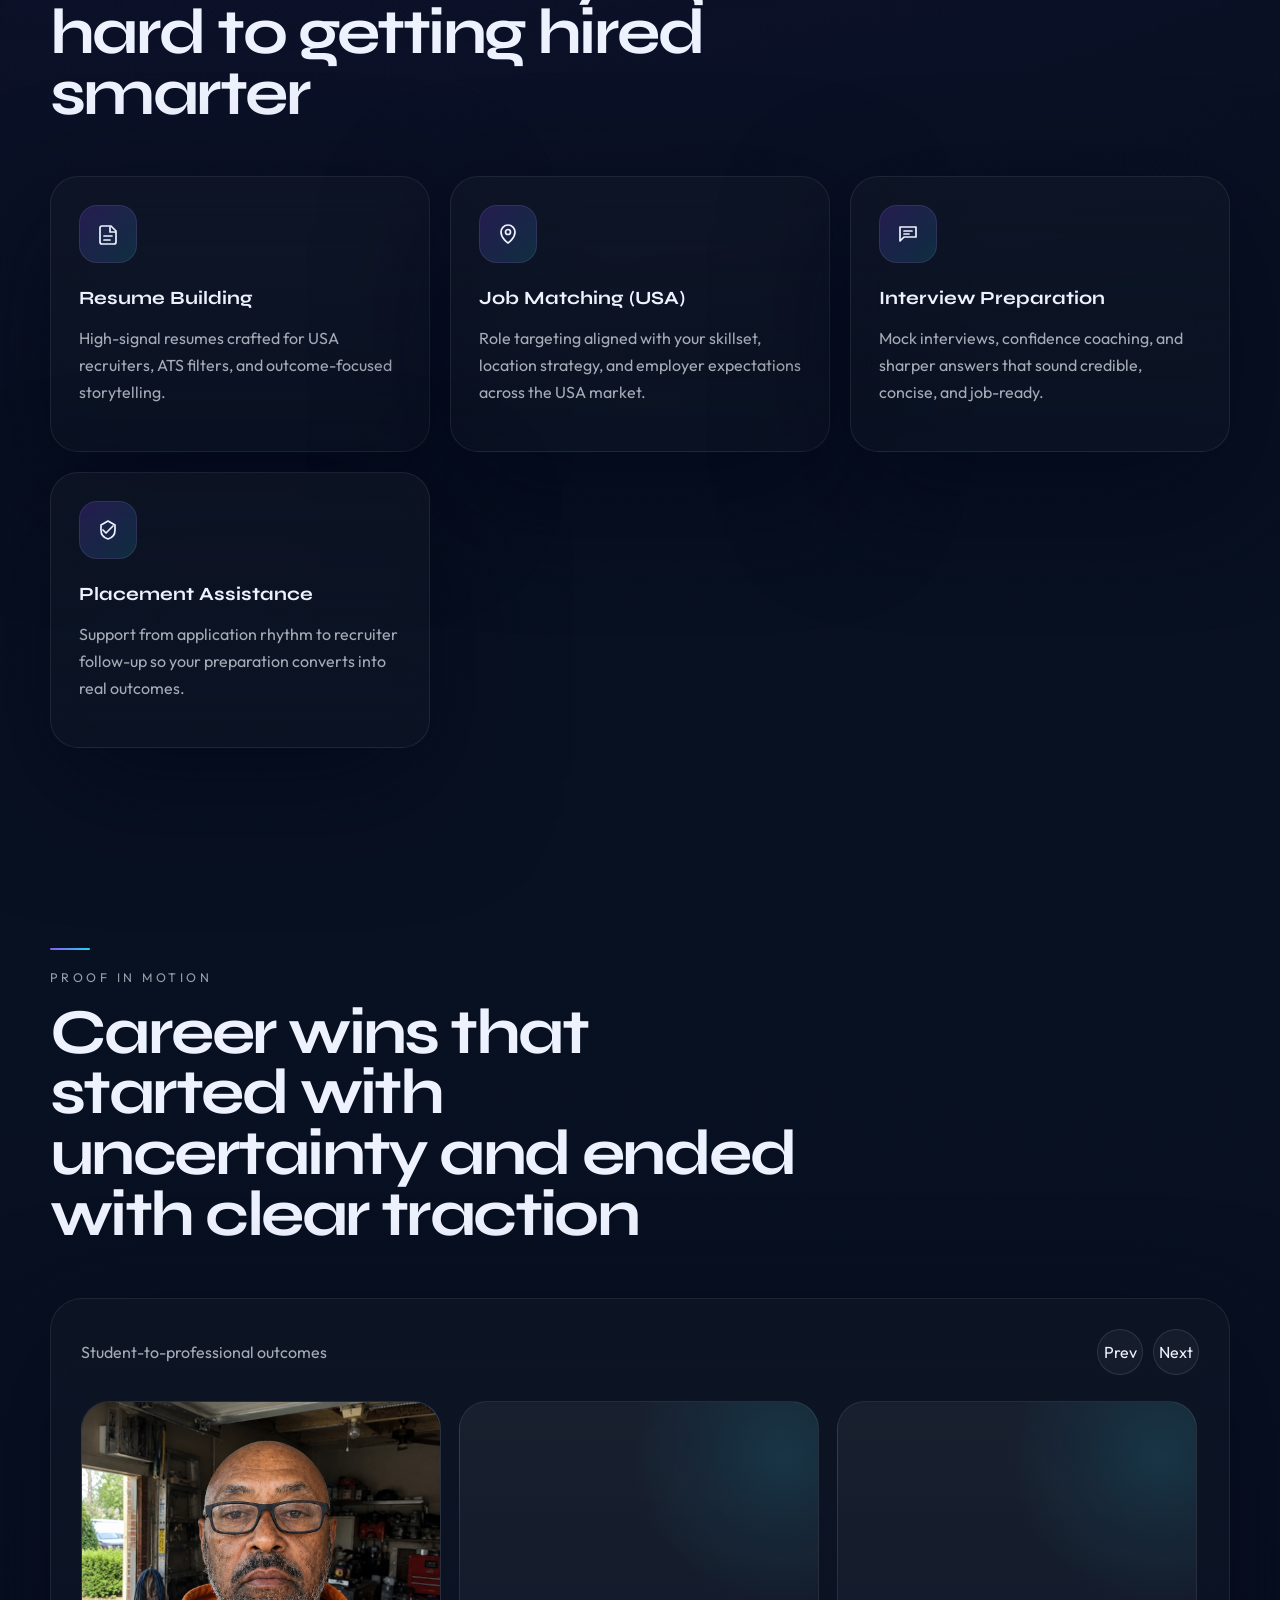
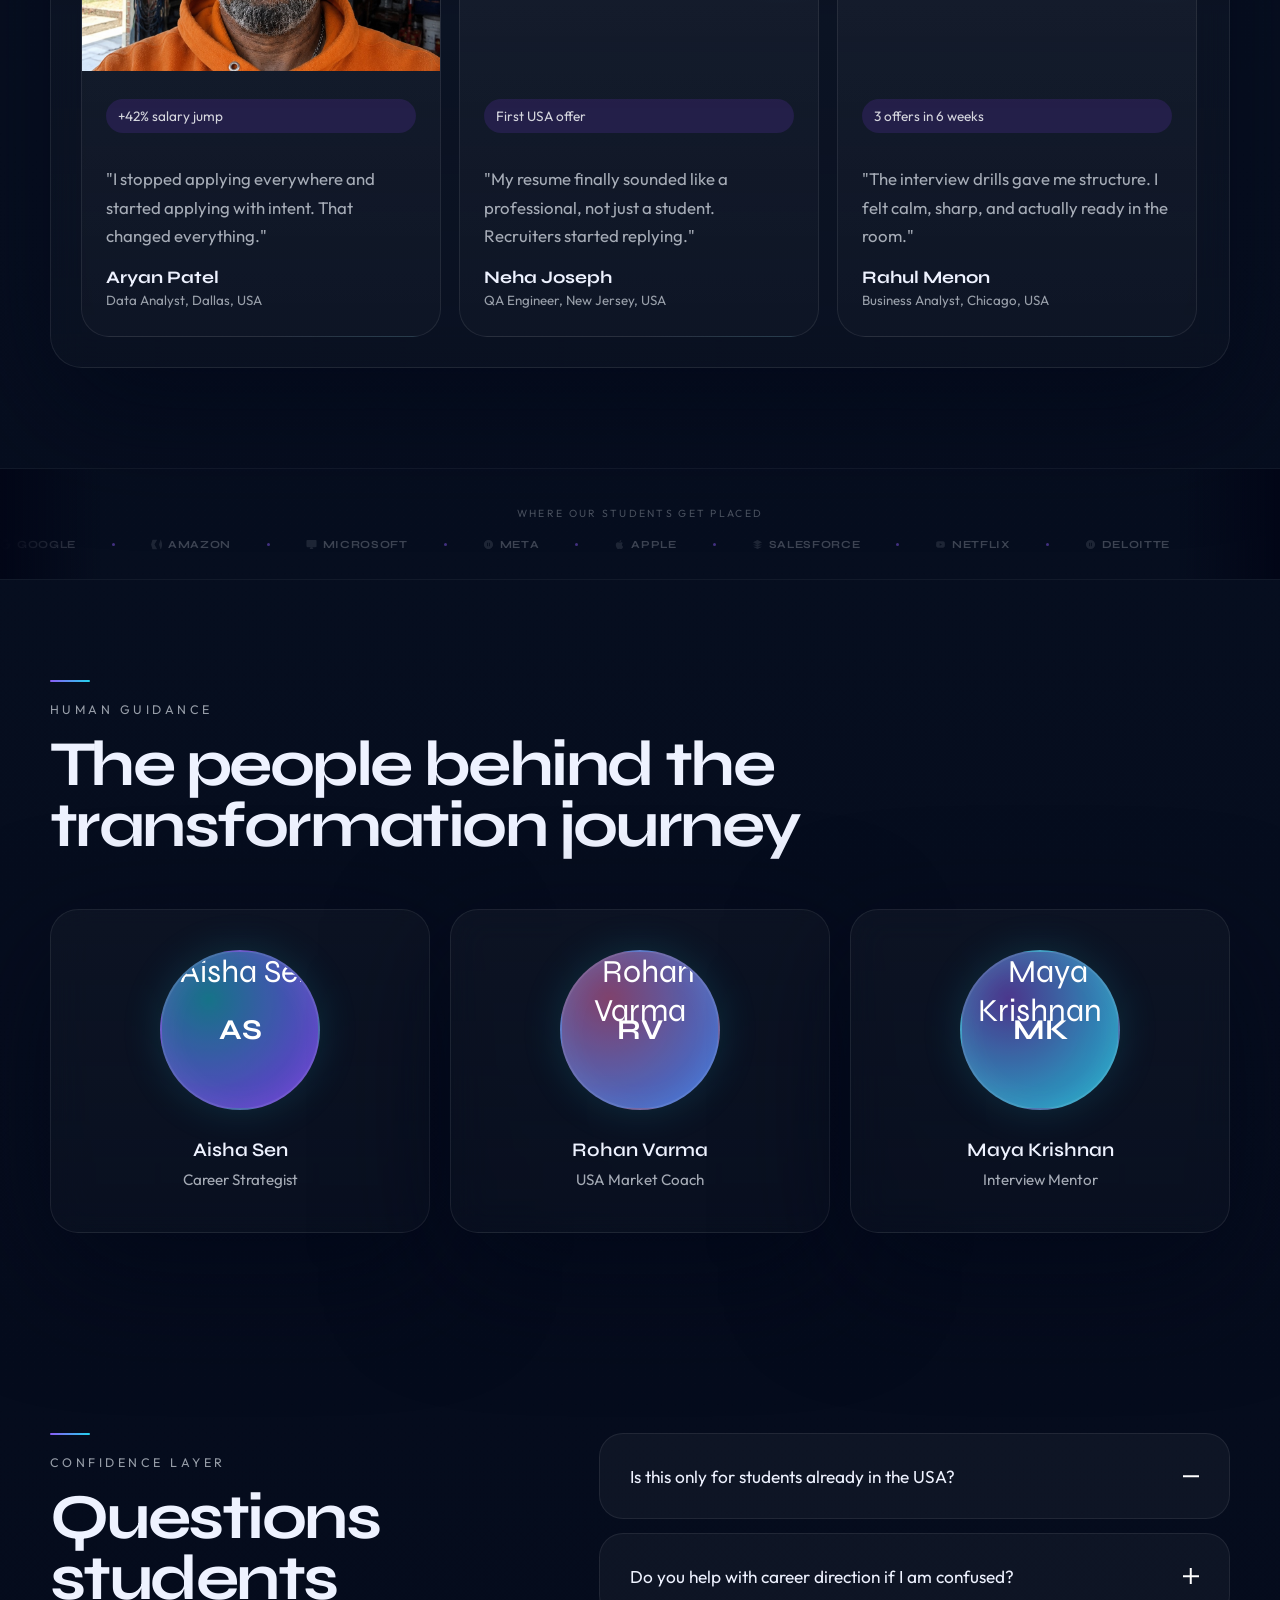
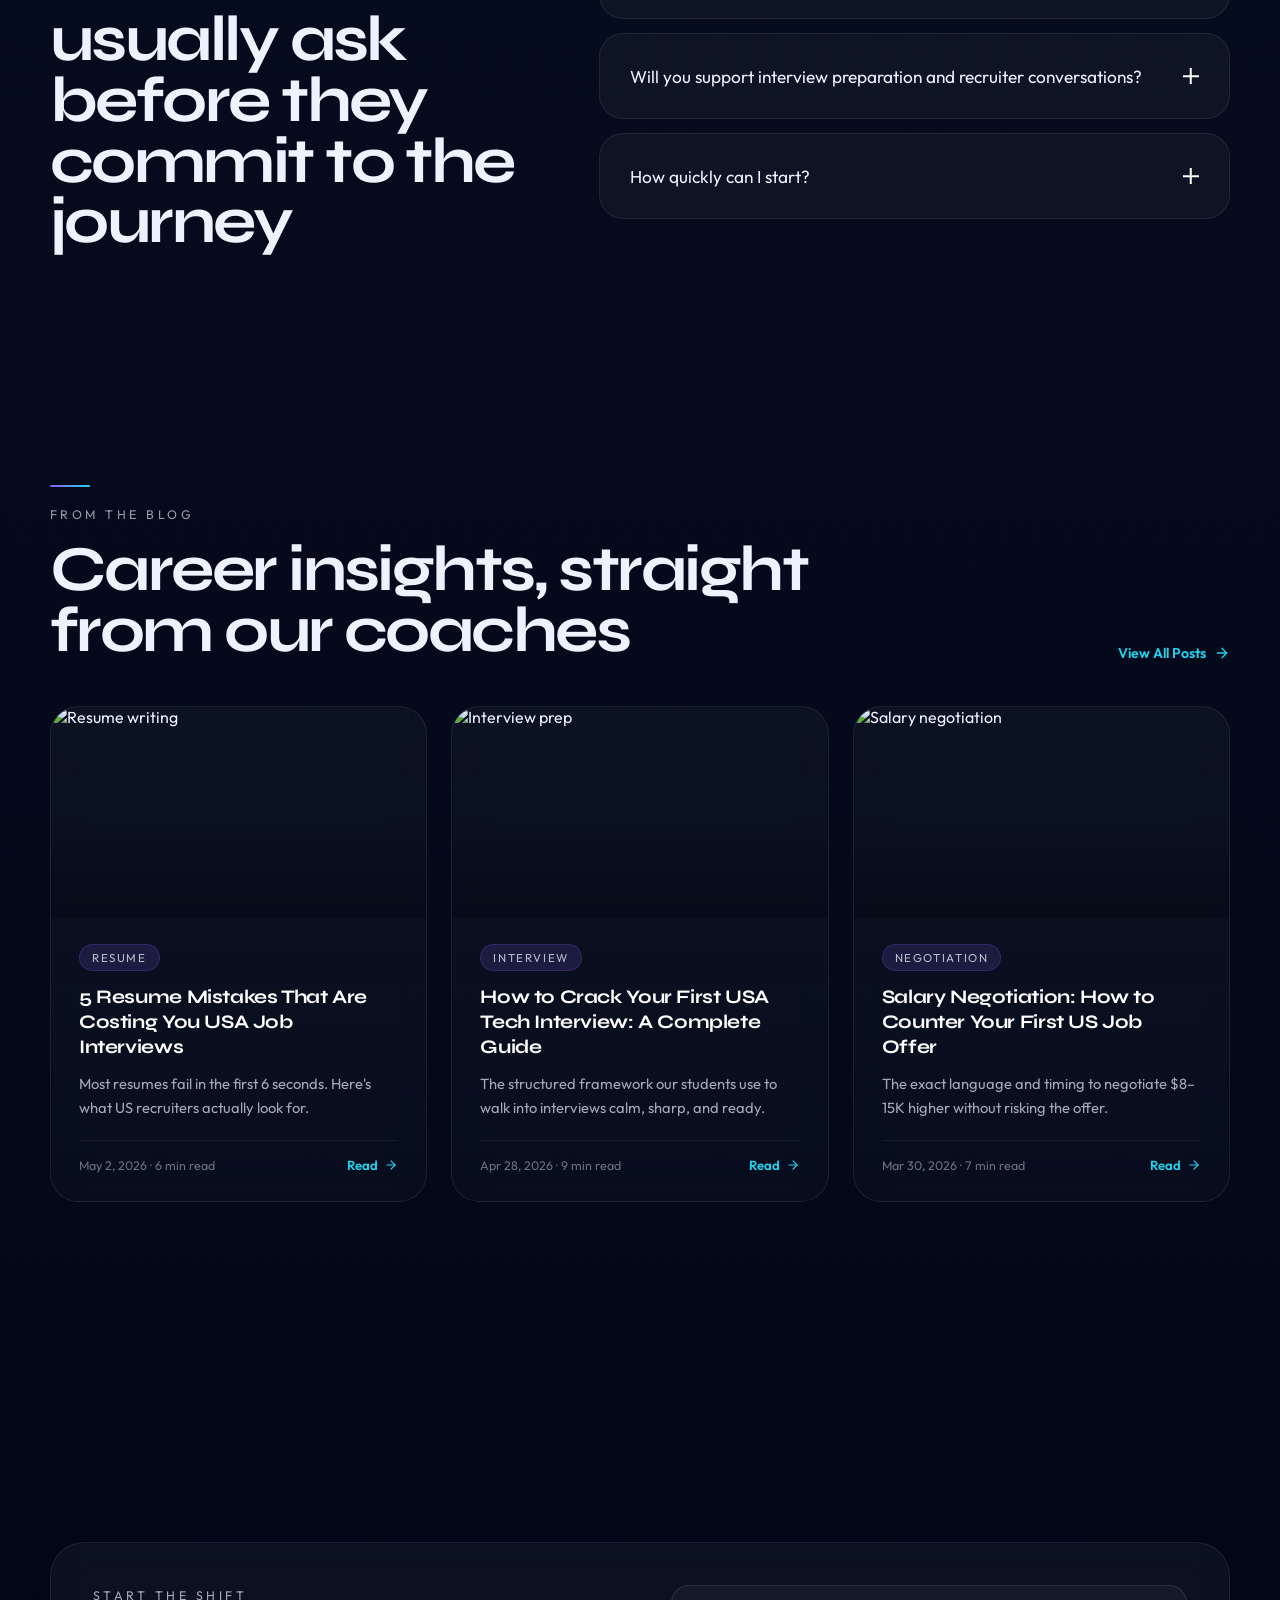
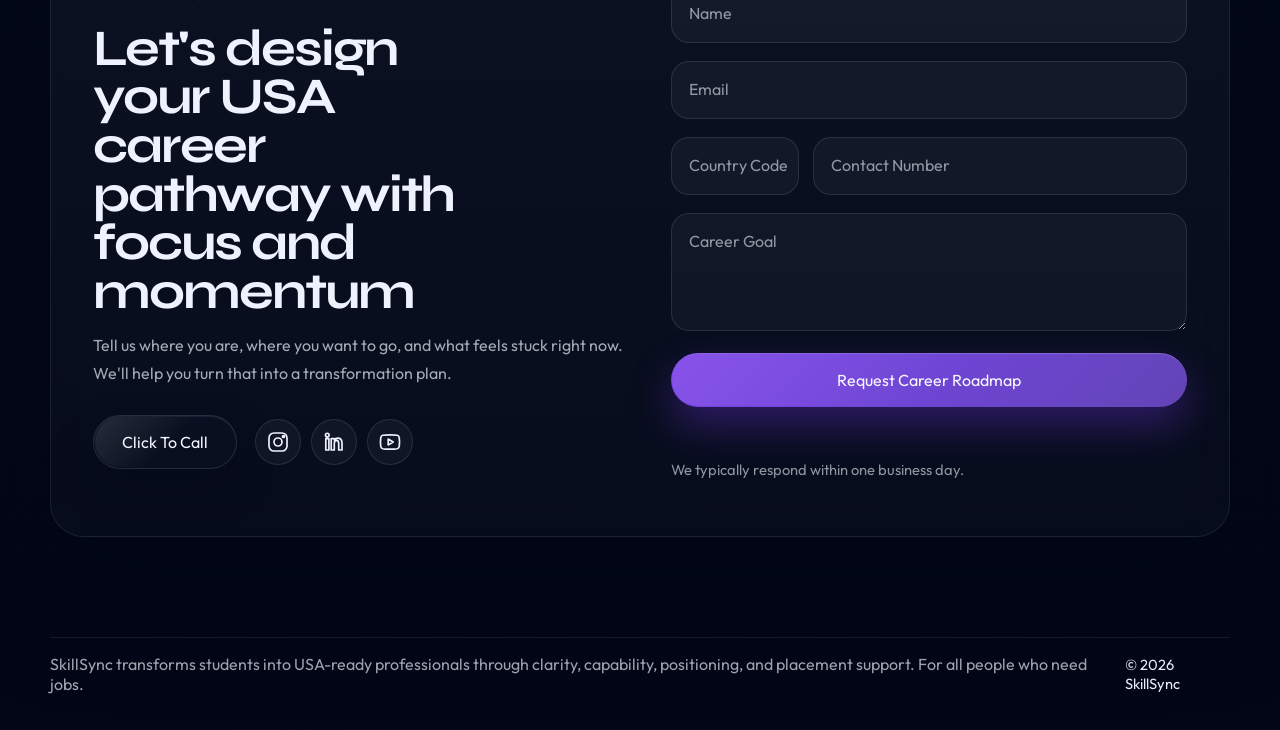
==== commit 75319317: "feat: Refactor contact form country code input and enhance journey section with new visual elements " ====
--- a/index.html
+++ b/index.html
@@ -79,36 +79,33 @@
   <main id="top">
     <section class="hero section">
       <div class="hero-scene" aria-hidden="true">
+        <canvas id="hero-particles" class="hero-particles"></canvas>
         <video class="hero-video" autoplay muted loop playsinline preload="metadata">
           <source src="assets/video/video-final.mp4" type="video/mp4">
         </video>
+        <div class="hero-ambient hero-ambient-c" data-parallax="0.18"></div>
         <div class="hero-video-overlay"></div>
       </div>
 
       <div class="container hero-layout">
         <div class="hero-copy">
           <p class="eyebrow" data-hero-eyebrow>USA Career Transformation Experience</p>
-          <h1 data-scramble>From Student to Job-Ready Professional</h1>
+          <h1 data-scramble>Land Your First<br>U.S. Role</h1>
           <p class="hero-text">
-            SkillSync helps students decode the USA job market, sharpen what employers actually hire for, and step into
-            interviews with proof, presence, and positioning.
+            Decode the U.S. hiring landscape with clarity and strategy.<br>
+            Build confidence and secure opportunities with focused mentorship.
           </p>
           <div class="hero-actions">
             <a class="button cursor-hover magnetic" href="#journey">Start Your Journey</a>
             <a class="button button-secondary cursor-hover magnetic" href="#proof">See Success Stories</a>
           </div>
-          <div class="hero-metrics">
-            <div>
-              <span data-count="1200" data-suffix="+">1200+</span>
-              <p>students coached into market-ready candidates</p>
-            </div>
-            <div>
-              <span data-count="4" data-suffix="-step">4-step</span>
-              <p>journey from confusion to confident applications</p>
-            </div>
-            <div>
-              <span>USA</span>
-              <p>focused positioning for internships and full-time roles</p>
+          <div class="hero-trust" aria-label="Trusted placement brands">
+            <p>Trusted by students targeting Google, Amazon, Microsoft, Deloitte</p>
+            <div class="hero-trust-logos">
+              <span>Google</span>
+              <span>Amazon</span>
+              <span>Microsoft</span>
+              <span>Deloitte</span>
             </div>
           </div>
         </div>
@@ -122,8 +119,8 @@
 
     <section id="journey" class="journey section">
       <div class="container section-intro" data-reveal>
-        <p class="eyebrow">Scroll-Based Storytelling</p>
-        <h2 data-scramble>A guided transformation built for ambitious students targeting the USA</h2>
+        <p class="eyebrow">Premium Transformation Roadmap</p>
+        <h2 data-scramble>Career Journey</h2>
       </div>
 
       <div class="journey-track">
@@ -170,6 +167,36 @@
                 We map your strengths, desired roles, visa realities, and market opportunities so your next steps feel
                 precise instead of overwhelming.
               </p>
+            </div>
+            <div class="journey-visual-panel">
+              <div class="journey-panel-head">
+                <strong id="journey-panel-heading">Roadmap Intelligence</strong>
+                <span id="journey-panel-meta">Week 1 to 2</span>
+              </div>
+              <div class="journey-panel-track" aria-hidden="true">
+                <span class="journey-track-line">
+                  <i id="journey-track-fill"></i>
+                </span>
+              </div>
+              <div class="journey-panel-stats">
+                <article>
+                  <small>Focus</small>
+                  <p id="journey-stat-focus">Role Clarity</p>
+                </article>
+                <article>
+                  <small>Mentor Layer</small>
+                  <p id="journey-stat-mentor">1:1 Strategy Sprint</p>
+                </article>
+                <article>
+                  <small>Outcome</small>
+                  <p id="journey-stat-outcome">Clear role map and plan</p>
+                </article>
+              </div>
+              <div class="journey-panel-tags" id="journey-panel-tags">
+                <span>Role-fit analysis</span>
+                <span>Market decoding</span>
+                <span>Visa-aware planning</span>
+              </div>
             </div>
           </div>
         </div>
@@ -647,9 +674,7 @@
           </div>
           <div class="field-row contact-number-row">
             <div class="field field-code">
-              <select id="country-code" name="country_code" required>
-                <option value="" selected disabled>Country Code</option>
-              </select>
+              <input id="country-code" name="country_code" type="text" placeholder=" " required autocomplete="off">
               <label for="country-code">Country Code</label>
             </div>
             <div class="field">
--- a/style.css
+++ b/style.css
@@ -145,8 +145,8 @@
 /* ── Orbital ring around lottie ── */
 .loader-orbit {
   position: absolute;
-  width: clamp(220px, 27vw, 310px);
-  height: clamp(220px, 27vw, 310px);
+  width: clamp(180px, 23vw, 270px);
+  height: clamp(180px, 23vw, 270px);
   border-radius: 50%;
   border: 1px solid transparent;
   background:
@@ -161,7 +161,7 @@
   animation: loaderOrbit 2.8s linear infinite;
   pointer-events: none;
   /* center on the lottie icon — lottie is first in the flex stack */
-  top: clamp(-34px, -2.4vw, -44px);
+  top: clamp(-14px, -1.6vw, -22px);
   left: 50%;
   transform: translateX(-50%);
   z-index: 0;
@@ -197,21 +197,25 @@
 
 /* ── Lottie icon wrap — mask vignette ── */
 .loader-lottie-wrap {
-  width: clamp(220px, 28vw, 340px);
-  height: clamp(220px, 28vw, 340px);
+  width: clamp(150px, 18vw, 230px);
+  height: clamp(150px, 18vw, 230px);
   flex-shrink: 0;
   position: relative;
   z-index: 1;
   padding: 0;
   border-radius: 50%;
   overflow: hidden;
-  /* Hard clip to a perfect circle (no vignette/egg artifacts) */
+  background: radial-gradient(circle at 50% 45%, rgba(110, 62, 230, 0.42), rgba(3, 9, 28, 0.96) 72%);
+  border: 1px solid rgba(139, 92, 246, 0.28);
+  box-shadow: inset 0 0 40px rgba(124, 58, 237, 0.22), 0 20px 55px rgba(2, 6, 23, 0.58);
   margin-bottom: 2px;
 }
 
 .loader-lottie-wrap > svg {
   width: 100% !important;
   height: 100% !important;
+  transform: scale(0.72);
+  transform-origin: center;
 }
 
 /* ── Brand name — gradient text ── */
@@ -683,10 +687,11 @@
 
 .hero {
   min-height: 100svh;
-  padding-top: 140px;
+  padding-top: 190px;
+  padding-bottom: 120px;
   margin-top: 0;
   display: flex;
-  align-items: center;
+  align-items: flex-start;
   position: relative;
   overflow: hidden;
   isolation: isolate;
@@ -700,38 +705,41 @@
   z-index: 2;
   display: grid;
   grid-template-columns: minmax(0, 1fr);
-  align-items: center;
+  align-items: start;
+  justify-items: start;
   gap: 32px;
+  padding-left: clamp(0px, 3.5vw, 44px);
 }
 
 .hero-copy {
-  max-width: 920px;
+  max-width: 520px;
   text-shadow: 0 18px 46px rgba(2, 6, 23, 0.62);
 }
 
 .hero-copy h1 {
-  font-size: clamp(2.7rem, 6.2vw, 5.2rem);
-  max-width: 14ch;
+  font-size: clamp(3.8rem, 7vw, 5.8rem);
+  max-width: 10ch;
   /* margin-bottom via shorthand below — font styles in the selector above */
-  margin: 0 0 clamp(1.5rem, 3vw, 2.5rem);
+  margin: 0 0 clamp(1.1rem, 2.1vw, 1.8rem);
   font-family: 'Syne', sans-serif;
   font-weight: 700;
-  line-height: 1.02;
-  letter-spacing: -0.04em;
+  line-height: 0.98;
+  letter-spacing: -0.05em;
 }
 
 /* Hero copy: subtle backdrop so video stays visible */
 .hero-copy {
   position: relative;
-  max-width: 760px;
+  max-width: 520px;
 }
 
 .hero-copy::before {
   content: '';
   position: absolute;
-  inset: -22px -18px -18px;
-  background: radial-gradient(circle at 20% 20%, rgba(2, 6, 23, 0.68), rgba(2, 6, 23, 0.2) 62%, transparent 78%);
-  border-radius: 28px;
+  inset: -8px -8px -6px;
+  background: radial-gradient(circle at 20% 30%, rgba(2, 6, 23, 0.22), rgba(2, 6, 23, 0.06) 58%, transparent 86%);
+  border-radius: 20px;
+  filter: blur(6px);
   pointer-events: none;
   z-index: -1;
 }
@@ -749,10 +757,10 @@
 }
 
 .hero-text {
-  max-width: 620px;
-  margin: 28px 0 0;
-  font-size: clamp(1rem, 2vw, 1.15rem);
-  color: rgba(248, 250, 252, 0.86);
+  max-width: 500px;
+  margin: 14px 0 0;
+  font-size: clamp(0.98rem, 1.55vw, 1.08rem);
+  color: rgba(248, 250, 252, 0.82);
 }
 
 .hero-line-accent,
@@ -769,7 +777,37 @@
   display: flex;
   flex-wrap: wrap;
   gap: 16px;
-  margin-top: 30px;
+  margin-top: 24px;
+}
+
+.hero-trust {
+  margin-top: 18px;
+  display: grid;
+  gap: 8px;
+}
+
+.hero-trust p {
+  margin: 0;
+  color: rgba(226, 232, 240, 0.72);
+  font-size: 0.82rem;
+}
+
+.hero-trust-logos {
+  display: flex;
+  flex-wrap: wrap;
+  gap: 10px;
+}
+
+.hero-trust-logos span {
+  font-family: 'Syne', sans-serif;
+  font-size: 0.66rem;
+  letter-spacing: 0.08em;
+  text-transform: uppercase;
+  color: rgba(226, 232, 240, 0.72);
+  padding: 6px 10px;
+  border-radius: 999px;
+  border: 1px solid rgba(255, 255, 255, 0.1);
+  background: rgba(15, 23, 42, 0.42);
 }
 
 .hero-metrics {
@@ -903,15 +941,36 @@
   width: 100%;
   height: 100%;
   object-fit: cover;
+  filter: saturate(1.03) contrast(1.04);
+  transform: scale(1.01);
 }
 
 .hero-video-overlay {
   position: absolute;
   inset: 0;
   background:
-    linear-gradient(90deg, rgba(2, 6, 23, 0.78) 0%, rgba(2, 6, 23, 0.42) 46%, rgba(2, 6, 23, 0.2) 100%),
-    linear-gradient(180deg, rgba(2, 6, 23, 0.28) 0%, rgba(2, 6, 23, 0.08) 42%, rgba(2, 6, 23, 0.64) 100%);
+    linear-gradient(96deg, rgba(6, 12, 30, 0.5) 0%, rgba(7, 14, 34, 0.26) 38%, rgba(8, 17, 39, 0.08) 74%, rgba(8, 18, 42, 0.03) 100%),
+    linear-gradient(180deg, rgba(9, 20, 46, 0.18) 0%, rgba(11, 20, 48, 0.08) 40%, rgba(5, 12, 30, 0.34) 100%),
+    radial-gradient(circle at 78% 22%, rgba(118, 86, 215, 0.12), transparent 46%);
   pointer-events: none;
+}
+
+.hero-ambient {
+  position: absolute;
+  border-radius: 999px;
+  filter: blur(46px);
+  opacity: 0.52;
+  pointer-events: none;
+}
+
+.hero-ambient-c {
+  width: min(24vw, 240px);
+  height: min(24vw, 240px);
+  right: 12%;
+  top: 16%;
+  opacity: 0.34;
+  filter: blur(34px);
+  background: radial-gradient(circle, rgba(108, 78, 214, 0.46), rgba(39, 118, 176, 0.12) 58%, transparent 80%);
 }
 
 .sky-glow,
@@ -1218,6 +1277,32 @@
 .journey-stages {
   display: grid;
   gap: 16px;
+  position: relative;
+  padding-left: 18px;
+}
+
+.journey-stages::before {
+  content: '';
+  position: absolute;
+  left: 0;
+  top: 8px;
+  bottom: 8px;
+  width: 2px;
+  background: linear-gradient(180deg, rgba(139, 92, 246, 0.2), rgba(34, 211, 238, 0.35));
+  border-radius: 999px;
+}
+
+.journey-stages::after {
+  content: '';
+  position: absolute;
+  left: -2px;
+  top: var(--journey-progress, 8px);
+  width: 6px;
+  height: 42px;
+  border-radius: 999px;
+  background: linear-gradient(180deg, rgba(168, 85, 247, 1), rgba(34, 211, 238, 0.88));
+  box-shadow: 0 0 24px rgba(139, 92, 246, 0.7);
+  transition: top 0.35s ease;
 }
 
 .stage-card {
@@ -1233,10 +1318,10 @@
 }
 
 .stage-card.active {
-  transform: translateX(10px);
-  border-color: rgba(139, 92, 246, 0.35);
+  transform: translateX(10px) scale(1.02);
+  border-color: rgba(139, 92, 246, 0.62);
   background: linear-gradient(135deg, rgba(124, 58, 237, 0.18), rgba(34, 211, 238, 0.08));
-  box-shadow: 0 18px 40px rgba(8, 15, 32, 0.32);
+  box-shadow: 0 18px 40px rgba(8, 15, 32, 0.32), 0 0 0 1px rgba(168, 85, 247, 0.34);
 }
 
 .stage-card span {
@@ -1261,6 +1346,7 @@
   flex-direction: column;
   align-items: flex-start;
   min-width: 0;
+  gap: 20px;
 }
 
 .journey-narrative h3 {
@@ -1271,6 +1357,103 @@
 .journey-kicker {
   font-size: 1.25rem;
   color: white;
+}
+
+.journey-visual-panel {
+  width: min(100%, 640px);
+  border-radius: 24px;
+  border: 1px solid rgba(255, 255, 255, 0.12);
+  background:
+    radial-gradient(circle at 85% 15%, rgba(168, 85, 247, 0.2), transparent 38%),
+    linear-gradient(180deg, rgba(10, 18, 41, 0.88), rgba(8, 15, 32, 0.82));
+  padding: 20px;
+  box-shadow: 0 24px 50px rgba(2, 6, 23, 0.52);
+}
+
+.journey-panel-head {
+  display: flex;
+  align-items: center;
+  justify-content: space-between;
+  gap: 14px;
+  margin-bottom: 14px;
+}
+
+.journey-panel-head strong {
+  font-size: 1.04rem;
+  letter-spacing: 0.02em;
+}
+
+.journey-panel-head span {
+  font-size: 0.76rem;
+  letter-spacing: 0.1em;
+  text-transform: uppercase;
+  color: rgba(226, 232, 240, 0.66);
+}
+
+.journey-track-line {
+  display: block;
+  width: 100%;
+  height: 10px;
+  border-radius: 999px;
+  background: rgba(255, 255, 255, 0.08);
+  overflow: hidden;
+}
+
+.journey-track-line i {
+  display: block;
+  width: var(--journey-panel-fill, 25%);
+  height: 100%;
+  border-radius: inherit;
+  background: linear-gradient(90deg, rgba(168, 85, 247, 0.95), rgba(34, 211, 238, 0.86));
+  box-shadow: 0 0 22px rgba(139, 92, 246, 0.58);
+  transition: width 0.35s ease;
+}
+
+.journey-panel-stats {
+  margin-top: 16px;
+  display: grid;
+  grid-template-columns: repeat(3, minmax(0, 1fr));
+  gap: 12px;
+}
+
+.journey-panel-stats article {
+  border-radius: 16px;
+  border: 1px solid rgba(255, 255, 255, 0.1);
+  background: rgba(15, 23, 42, 0.55);
+  padding: 12px;
+}
+
+.journey-panel-stats small {
+  display: block;
+  color: rgba(226, 232, 240, 0.62);
+  font-size: 0.72rem;
+  letter-spacing: 0.08em;
+  text-transform: uppercase;
+}
+
+.journey-panel-stats p {
+  margin: 8px 0 0;
+  color: #fff;
+  font-size: 0.9rem;
+  line-height: 1.5;
+}
+
+.journey-panel-tags {
+  margin-top: 14px;
+  display: flex;
+  flex-wrap: wrap;
+  gap: 8px;
+}
+
+.journey-panel-tags span {
+  font-size: 0.72rem;
+  letter-spacing: 0.08em;
+  text-transform: uppercase;
+  color: rgba(226, 232, 240, 0.84);
+  border: 1px solid rgba(255, 255, 255, 0.14);
+  background: rgba(15, 23, 42, 0.45);
+  border-radius: 999px;
+  padding: 7px 11px;
 }
 
 /* Stage-specific glow colors */
@@ -2003,6 +2186,10 @@
   right: 0;
   max-height: 220px;
   overflow-y: auto;
+  overflow-x: hidden;
+  -webkit-overflow-scrolling: touch;
+  overscroll-behavior: contain;
+  touch-action: pan-y;
   z-index: 30;
   border-radius: 14px;
   border: 1px solid rgba(139, 92, 246, 0.35);
@@ -2237,6 +2424,10 @@
     max-width: 620px;
   }
 
+  .journey-panel-stats {
+    grid-template-columns: 1fr;
+  }
+
   .hero-scanner-lottie,
   .services-visual {
     display: none;
@@ -2308,6 +2499,11 @@
     overflow-wrap: break-word;
     word-break: break-word;
     margin-bottom: clamp(1.25rem, 4vw, 2rem);
+  }
+
+  .hero-trust-logos span {
+    font-size: 0.68rem;
+    padding: 6px 10px;
   }
 
   .hero-panel-visual,
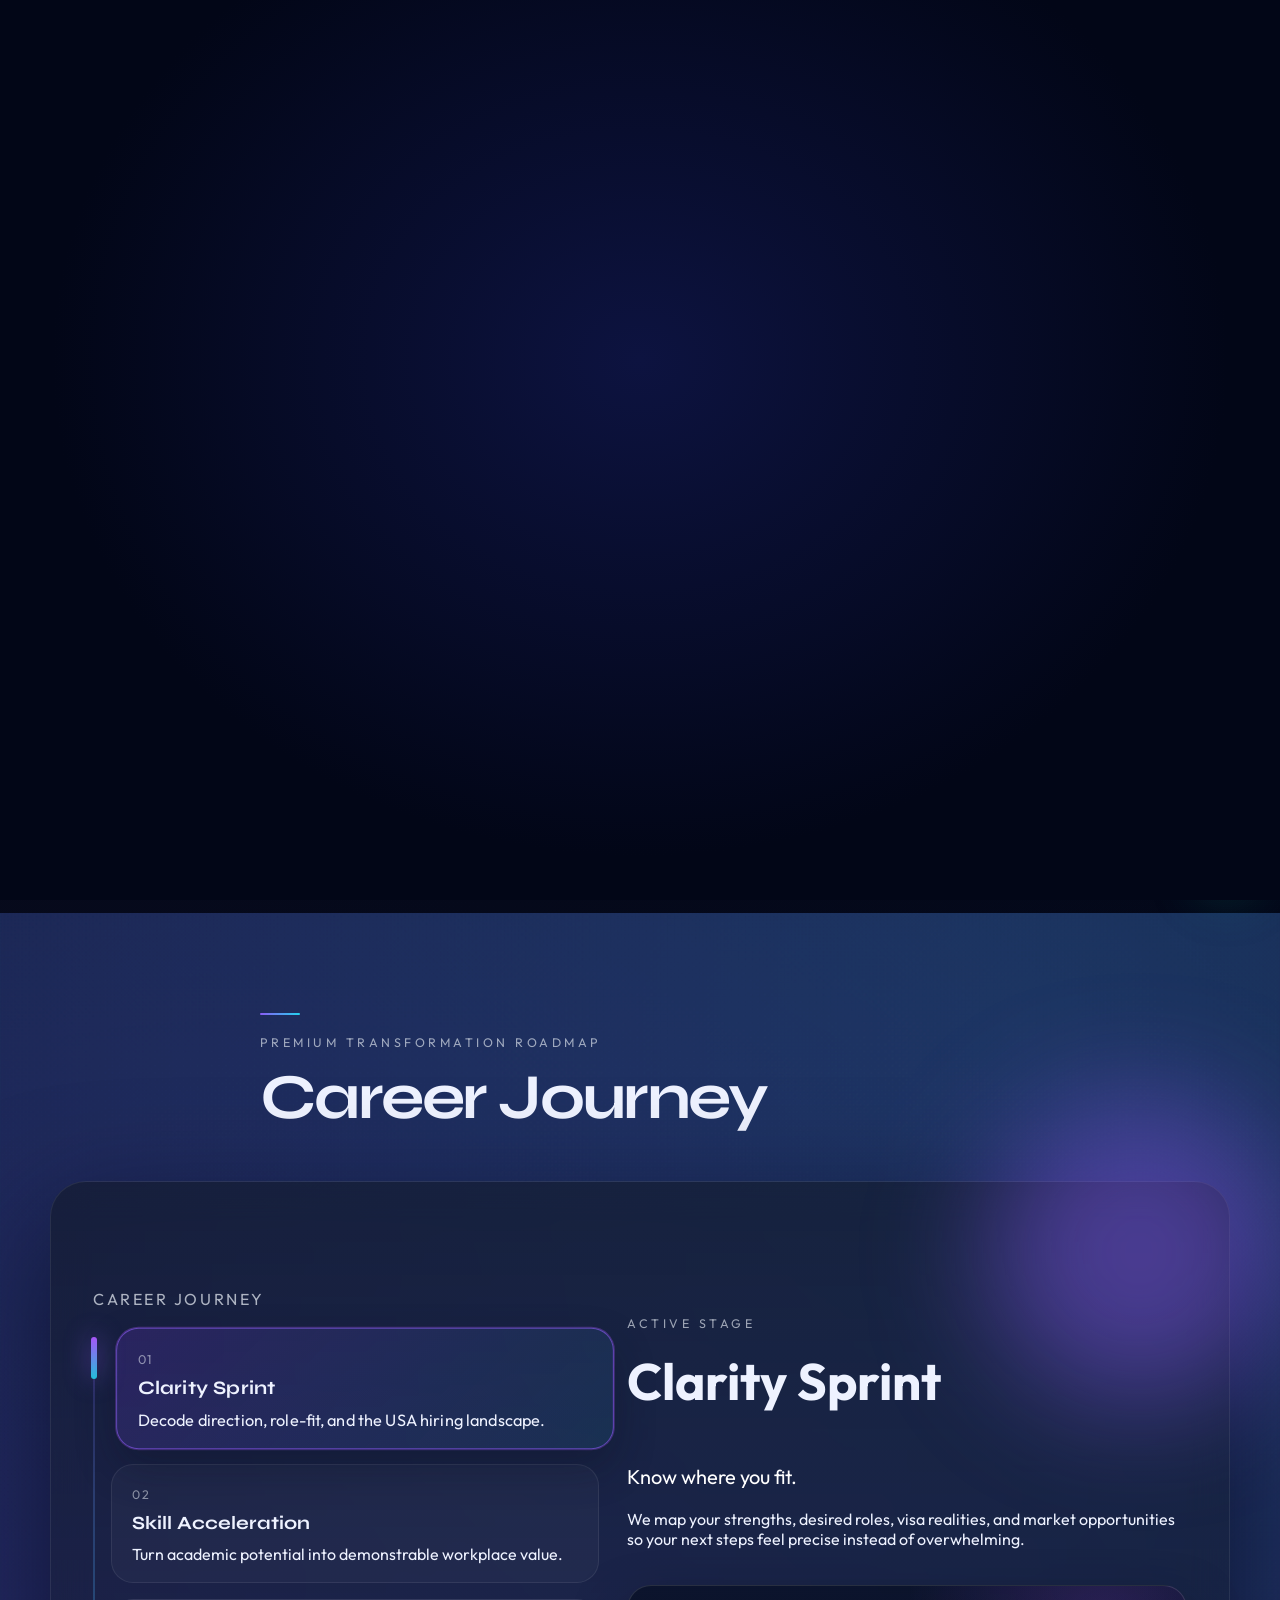
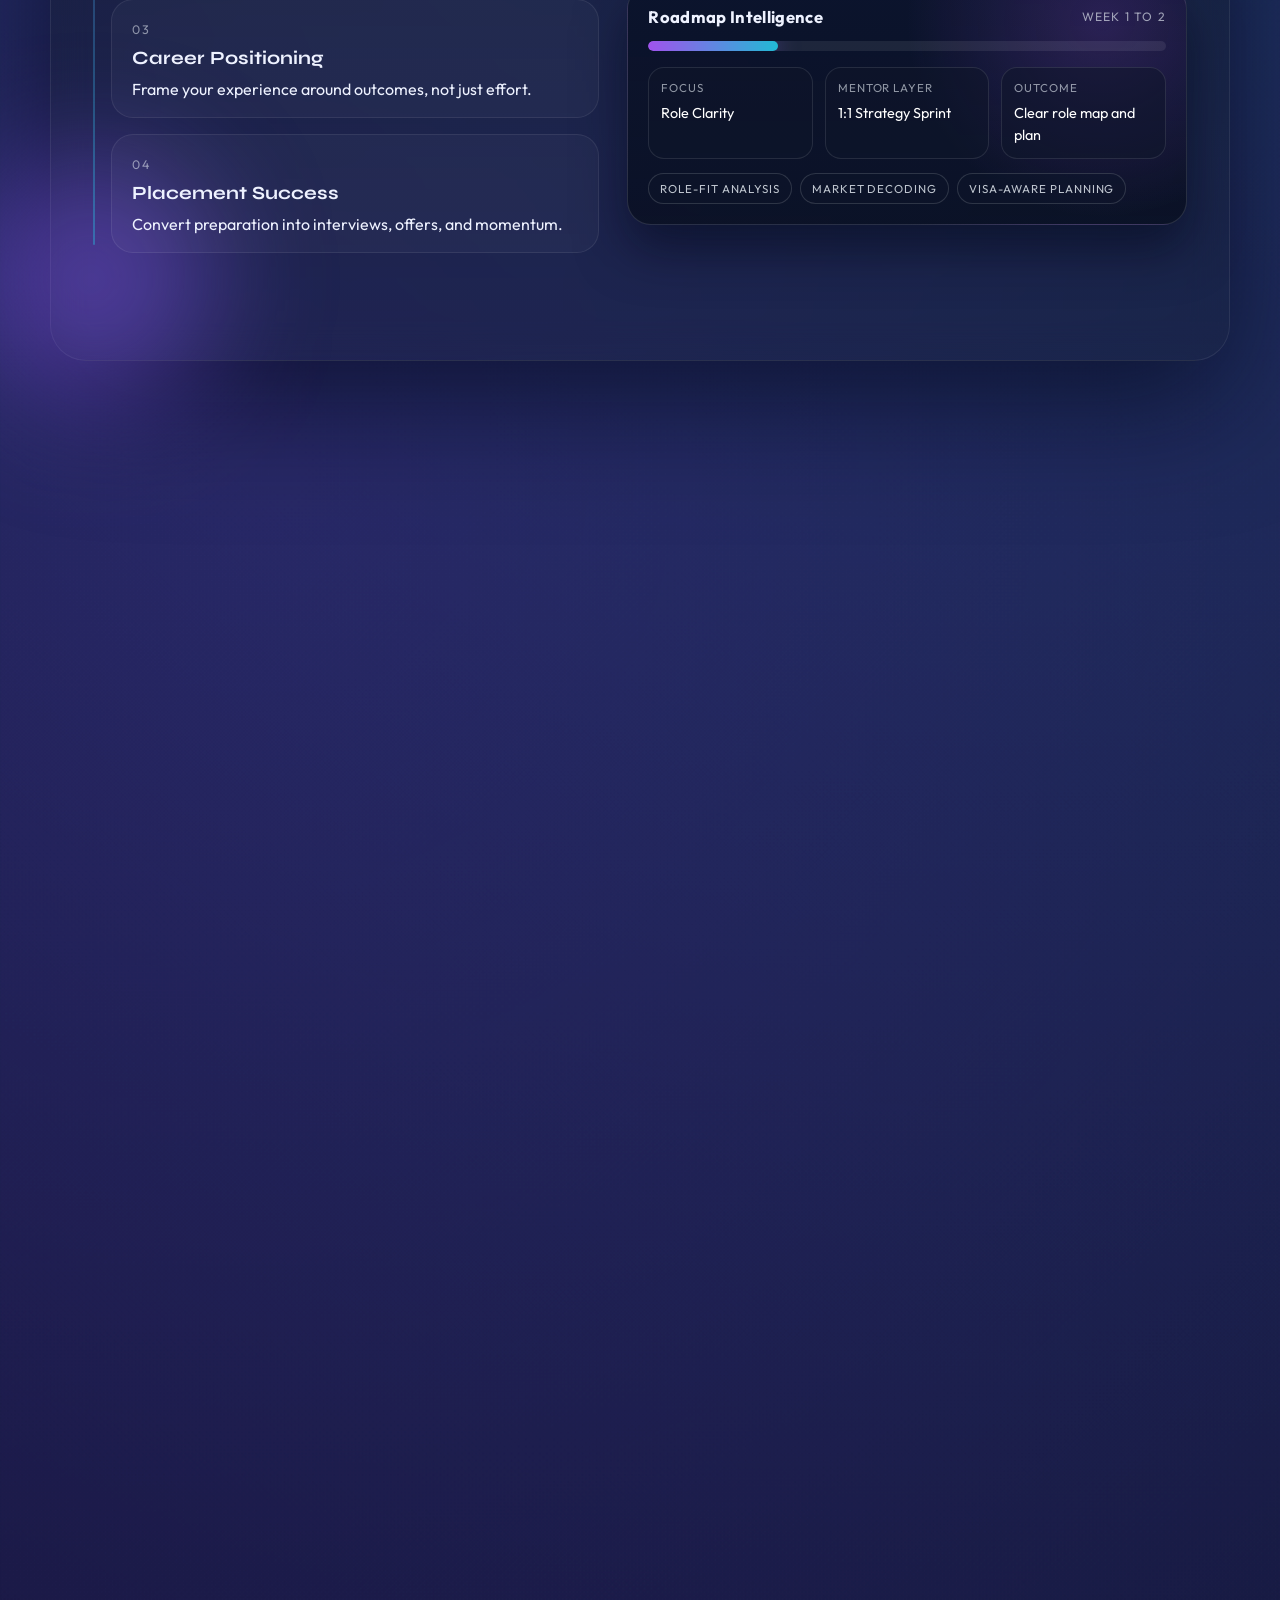
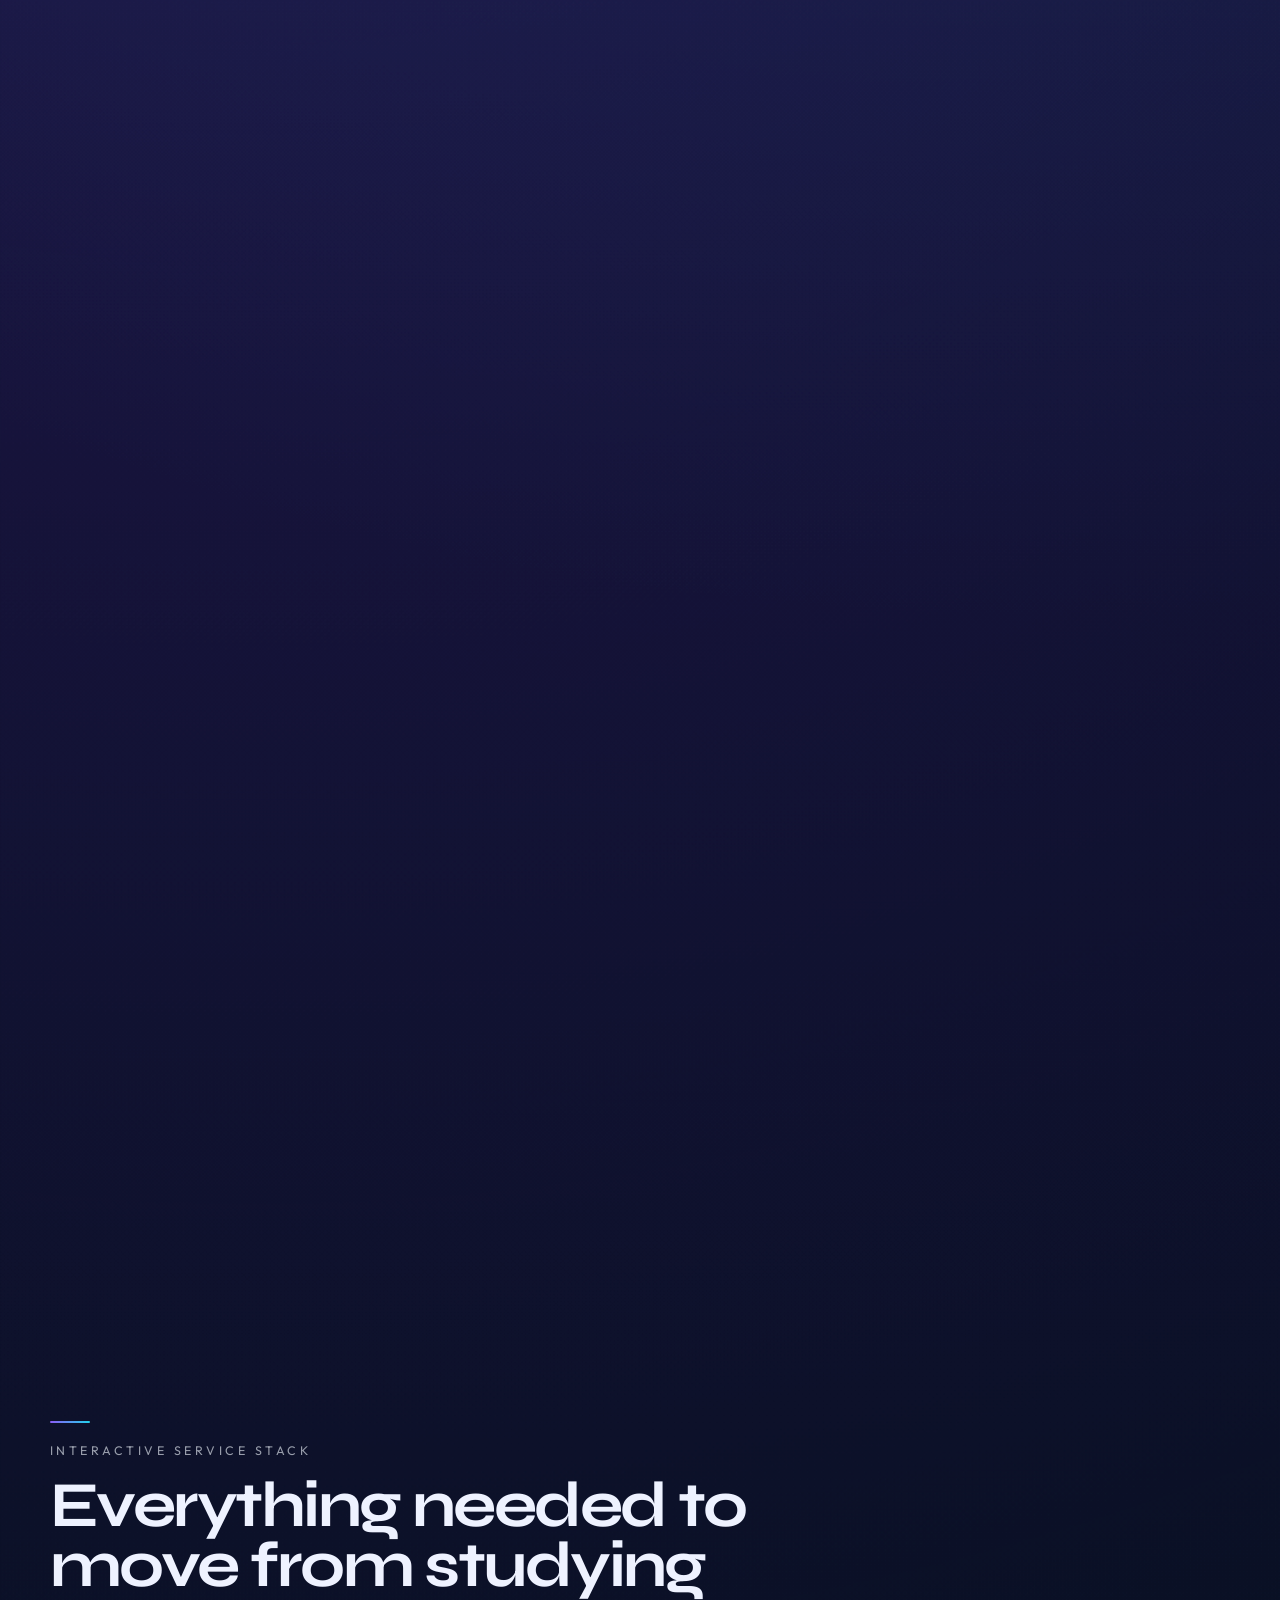
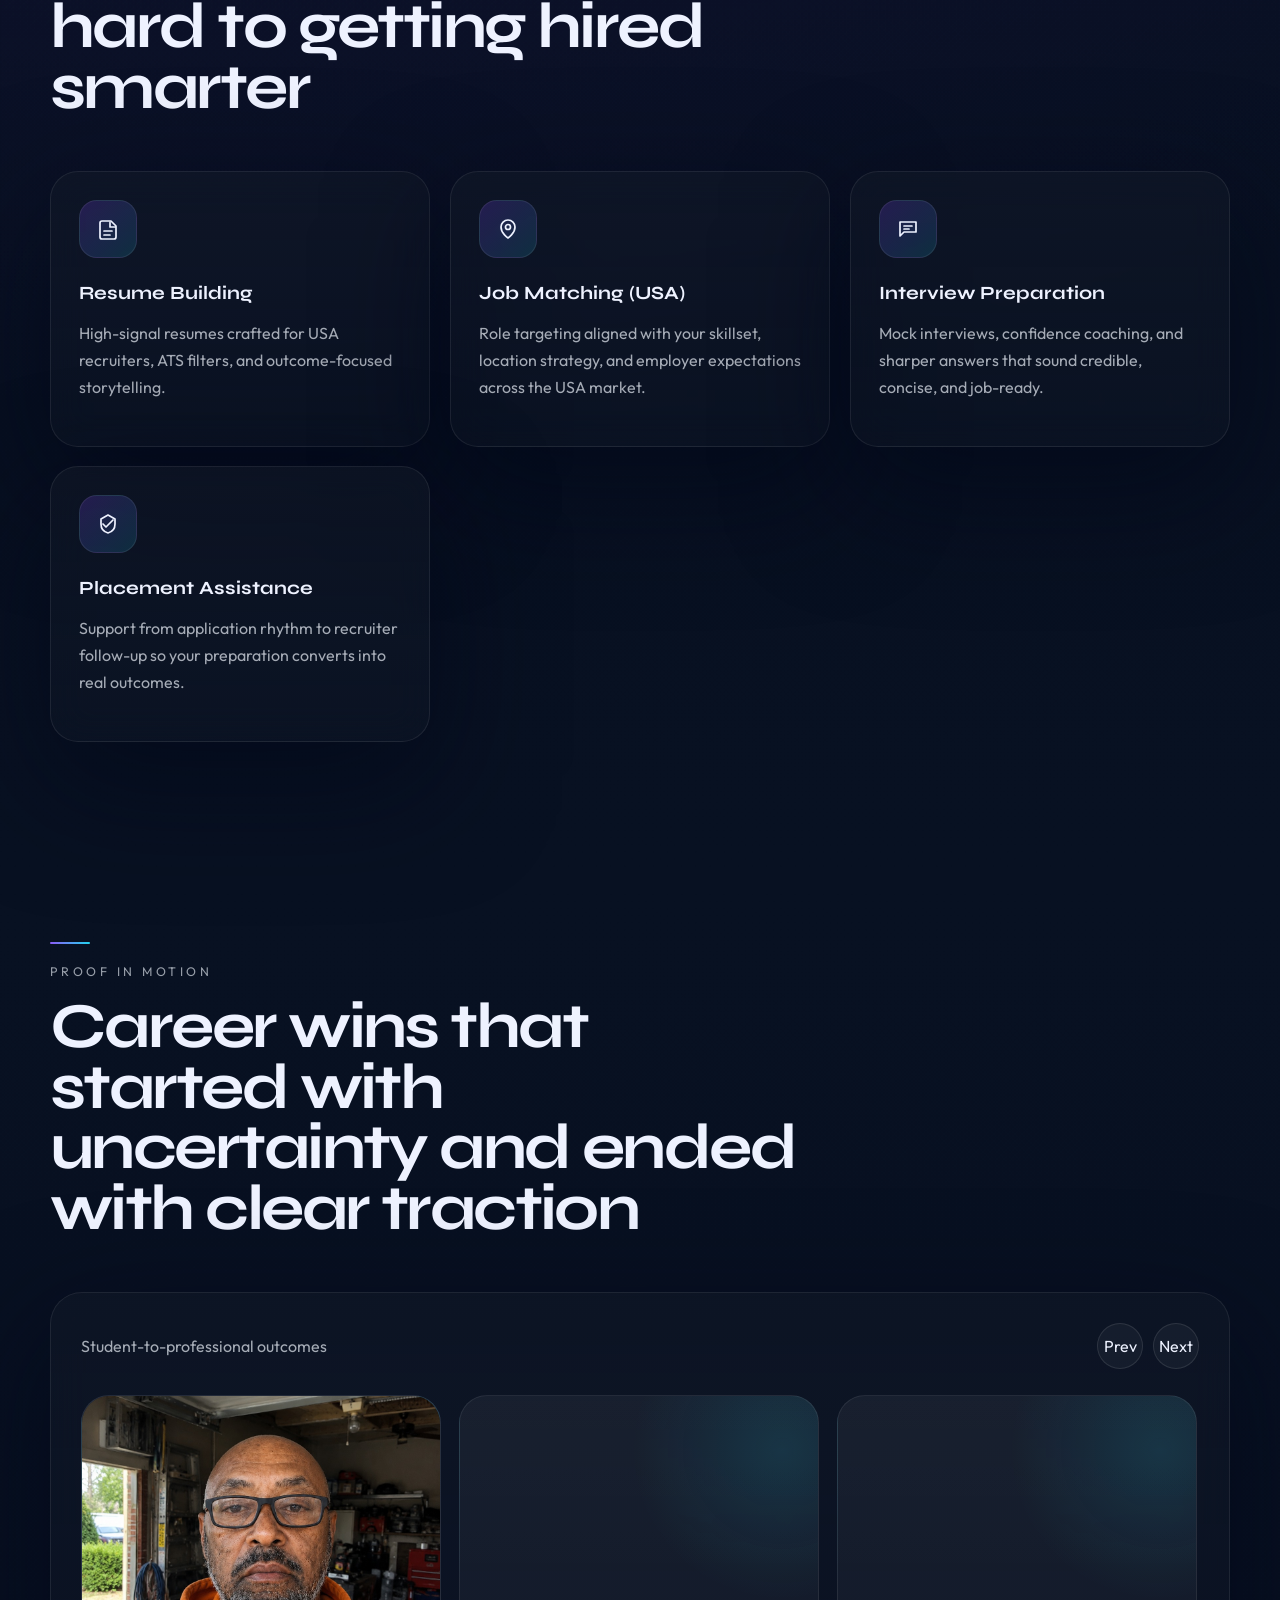
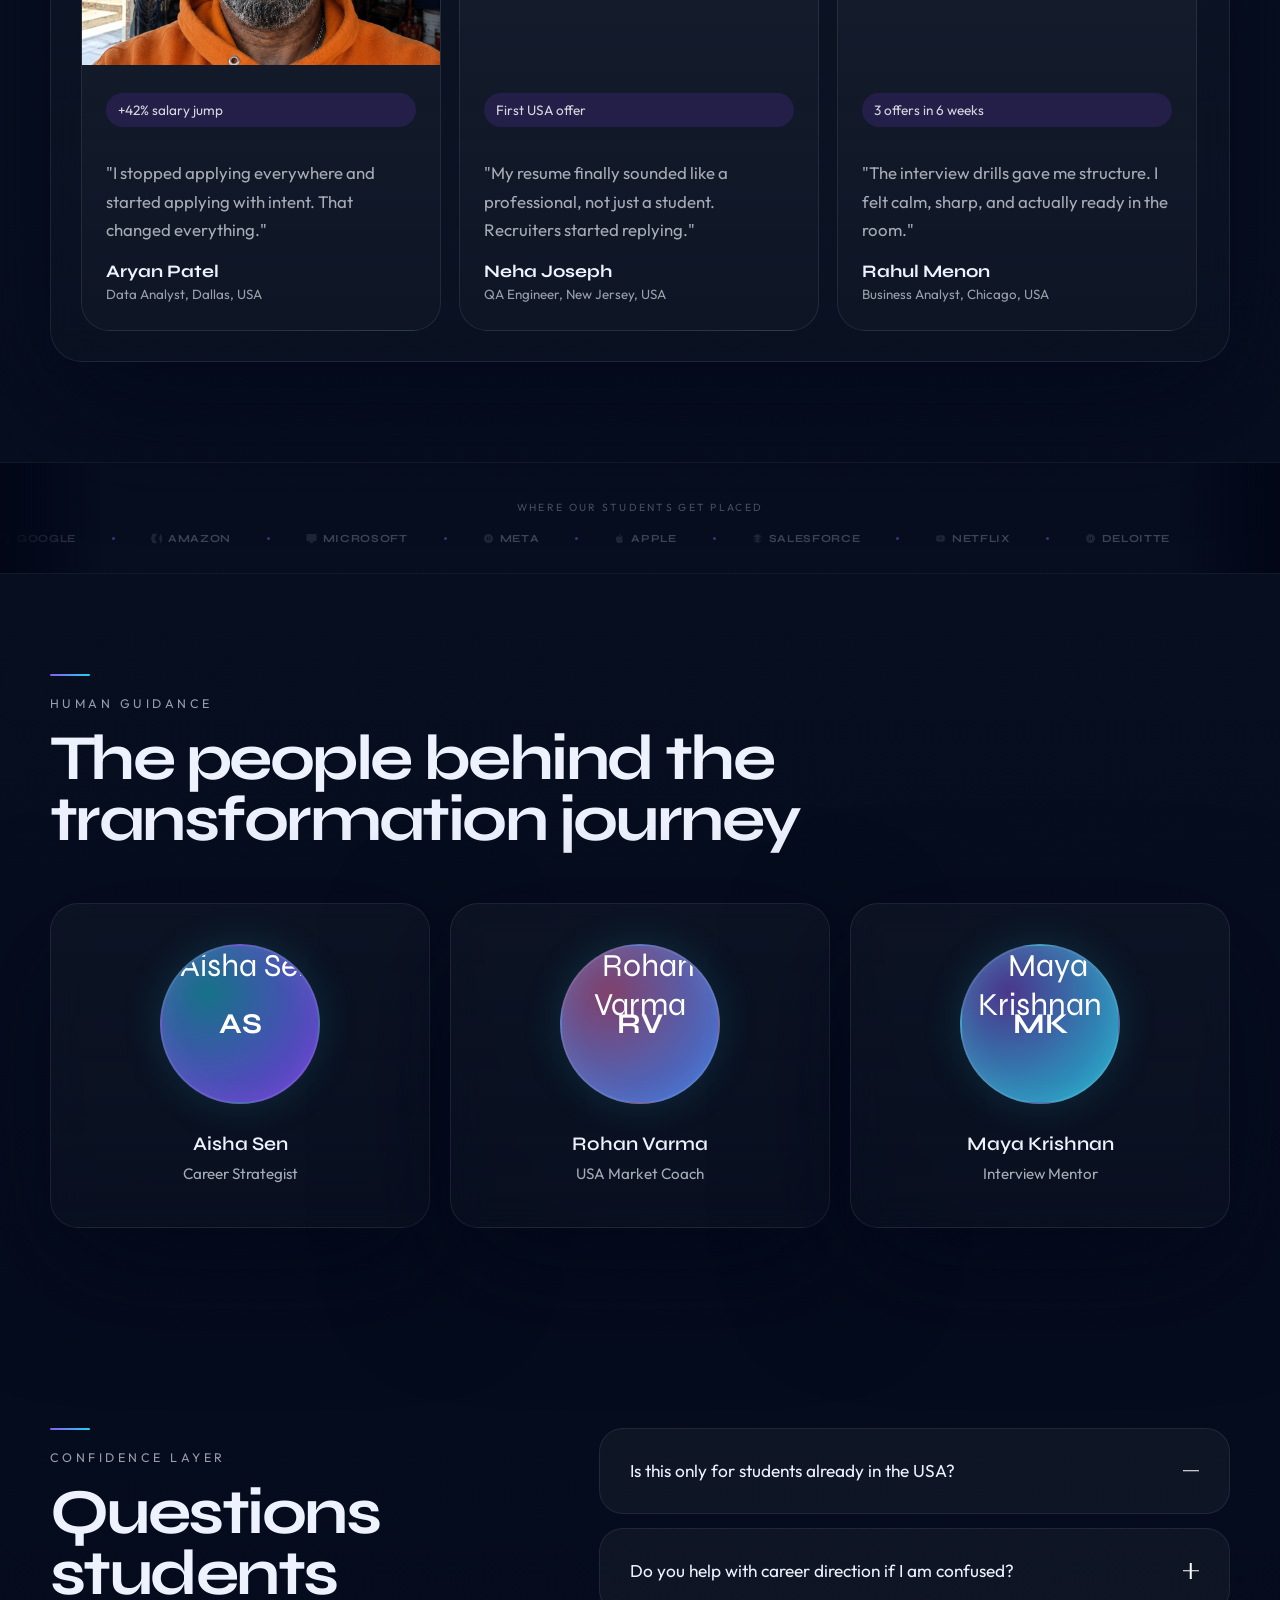
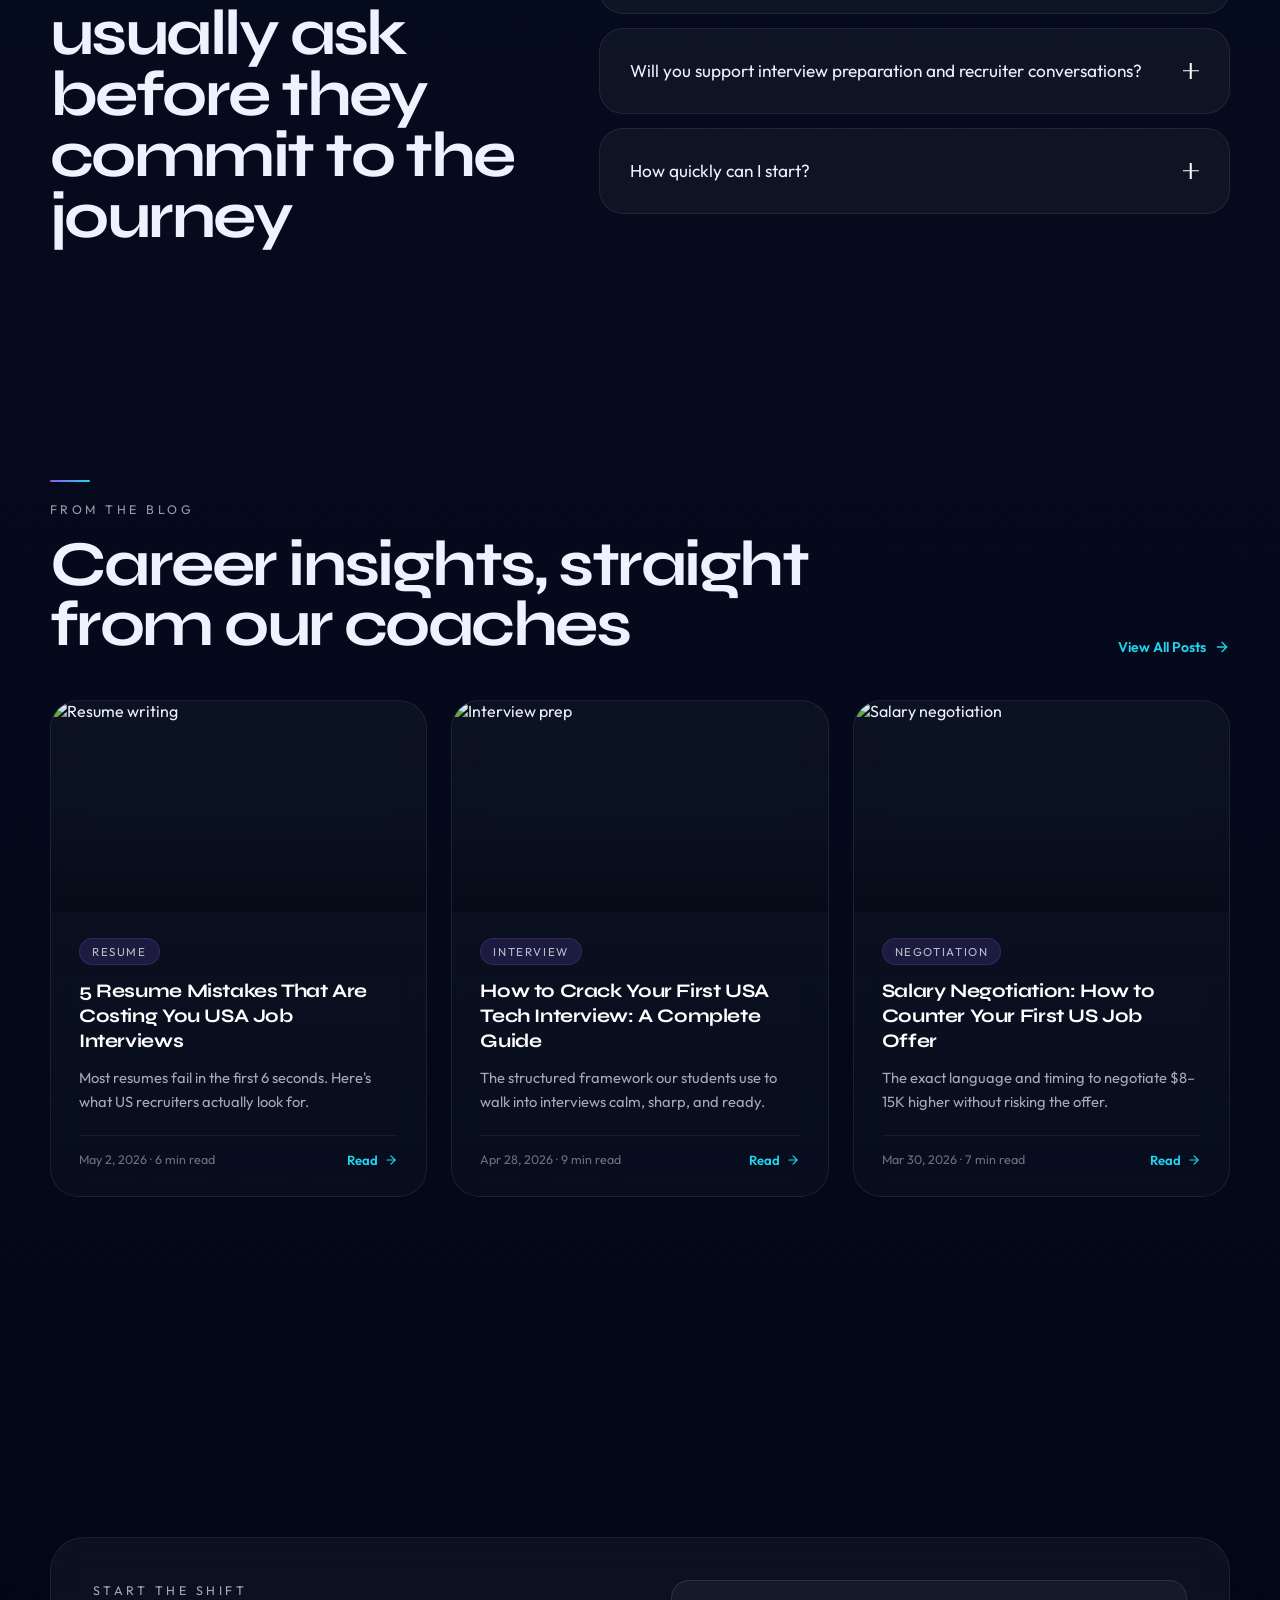
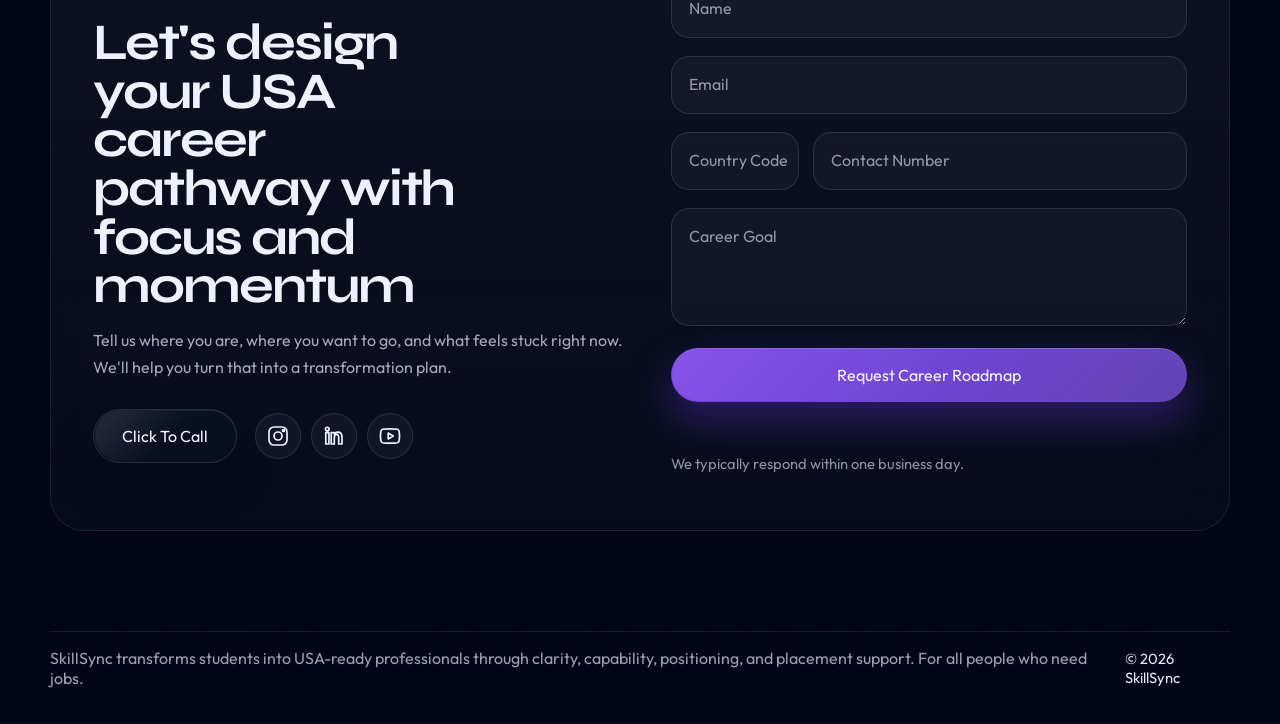
==== commit 136a5a22: "feat: Enhance contact form validation and improve loader styles for better user experience Co-author" ====
--- a/index.html
+++ b/index.html
@@ -100,13 +100,7 @@
             <a class="button button-secondary cursor-hover magnetic" href="#proof">See Success Stories</a>
           </div>
           <div class="hero-trust" aria-label="Trusted placement brands">
-            <p>Trusted by students targeting Google, Amazon, Microsoft, Deloitte</p>
-            <div class="hero-trust-logos">
-              <span>Google</span>
-              <span>Amazon</span>
-              <span>Microsoft</span>
-              <span>Deloitte</span>
-            </div>
+            <p>Trusted by aspiring candidates targeting: Google • Amazon • Microsoft</p>
           </div>
         </div>
       </div>
@@ -679,7 +673,7 @@
             </div>
             <div class="field">
               <input id="phone" name="phone" type="tel" placeholder=" " required inputmode="tel"
-                autocomplete="tel-national">
+                autocomplete="tel-national" minlength="6" maxlength="15">
               <label for="phone">Contact Number</label>
             </div>
           </div>
--- a/style.css
+++ b/style.css
@@ -117,19 +117,19 @@
   width: 160px;
   height: 160px;
   border-radius: 50%;
-  border: 1px solid rgba(139, 92, 246, 0.18);
+  border: 1px solid rgba(139, 92, 246, 0.08);
   pointer-events: none;
 }
 #logo-loader::before {
   top: -48px;
   left: -48px;
-  box-shadow: 0 0 80px rgba(124, 58, 237, 0.14);
+  box-shadow: 0 0 60px rgba(124, 58, 237, 0.08);
 }
 #logo-loader::after {
   bottom: -48px;
   right: -48px;
-  box-shadow: 0 0 80px rgba(34, 211, 238, 0.12);
-  border-color: rgba(34, 211, 238, 0.15);
+  box-shadow: 0 0 60px rgba(34, 211, 238, 0.07);
+  border-color: rgba(34, 211, 238, 0.08);
 }
 
 /* ── Centered content stack ── */
@@ -148,14 +148,14 @@
   width: clamp(180px, 23vw, 270px);
   height: clamp(180px, 23vw, 270px);
   border-radius: 50%;
-  border: 1px solid transparent;
+  border: 0.8px solid transparent;
   background:
     linear-gradient(#020617, #020617) padding-box,
     conic-gradient(
       from 0deg,
       transparent 0%,
-      rgba(139, 92, 246, 0.8) 25%,
-      rgba(34, 211, 238, 0.9) 50%,
+      rgba(139, 92, 246, 0.45) 25%,
+      rgba(34, 211, 238, 0.45) 50%,
       transparent 75%
     ) border-box;
   animation: loaderOrbit 2.8s linear infinite;
@@ -174,11 +174,11 @@
   top: -4px;
   left: 50%;
   transform: translateX(-50%);
-  width: 8px;
-  height: 8px;
+  width: 6px;
+  height: 6px;
   border-radius: 50%;
   background: var(--cyan);
-  box-shadow: 0 0 14px 4px rgba(34, 211, 238, 0.7);
+  box-shadow: 0 0 10px 2px rgba(34, 211, 238, 0.35);
 }
 
 /* Outer faint ring */
@@ -205,10 +205,11 @@
   padding: 0;
   border-radius: 50%;
   overflow: hidden;
-  background: radial-gradient(circle at 50% 45%, rgba(110, 62, 230, 0.42), rgba(3, 9, 28, 0.96) 72%);
-  border: 1px solid rgba(139, 92, 246, 0.28);
-  box-shadow: inset 0 0 40px rgba(124, 58, 237, 0.22), 0 20px 55px rgba(2, 6, 23, 0.58);
+  background: radial-gradient(circle at 50% 48%, rgba(110, 62, 230, 0.28), rgba(3, 9, 28, 0.97) 64%);
+  border: 1px solid rgba(139, 92, 246, 0.2);
+  box-shadow: inset 0 0 28px rgba(124, 58, 237, 0.14), 0 16px 42px rgba(2, 6, 23, 0.5);
   margin-bottom: 2px;
+  animation: loaderCoreBreath 7s ease-in-out infinite;
 }
 
 .loader-lottie-wrap > svg {
@@ -223,10 +224,10 @@
   font-family: 'Syne', sans-serif;
   font-size: clamp(1.1rem, 2.8vw, 1.9rem);
   font-weight: 800;
-  letter-spacing: 0.38em;
+  letter-spacing: 0.42em;
   margin: 0;
-  text-indent: 0.38em;
-  background: linear-gradient(90deg, #ffffff 0%, var(--cyan) 60%, var(--violet) 100%);
+  text-indent: 0.42em;
+  background: linear-gradient(90deg, #f4f7ff 0%, #8ed8ea 60%, #9589d9 100%);
   -webkit-background-clip: text;
   -webkit-text-fill-color: transparent;
   background-clip: text;
@@ -244,23 +245,16 @@
 
 /* ── Progress sweep line — wider with dual-color shine ── */
 .loader-line {
-  width: min(240px, 62vw);
-  height: 1px;
-  background: rgba(255, 255, 255, 0.06);
-  position: relative;
-  overflow: hidden;
-  margin-top: 8px;
-  border-radius: 1px;
+  display: none;
 }
 
 .loader-line span {
-  position: absolute;
-  left: -100%;
-  top: 0;
-  width: 60%;
-  height: 100%;
-  background: linear-gradient(90deg, transparent, var(--violet), var(--cyan), transparent);
-  border-radius: inherit;
+  display: none;
+}
+
+@keyframes loaderCoreBreath {
+  0%, 100% { filter: saturate(0.94) brightness(0.94); }
+  50% { filter: saturate(1) brightness(1); }
 }
 
 
@@ -570,11 +564,15 @@
 }
 
 .nav-shell {
+  width: fit-content;
+  min-width: 85%;
+  max-width: min(940px, calc(100vw - 96px));
+  margin-inline: auto;
   display: flex;
   align-items: center;
   justify-content: space-between;
   gap: 24px;
-  padding: 14px 18px;
+  padding: 12px 16px;
   border-radius: 999px;
   background: rgba(8, 15, 32, 0.34);
   border: 1px solid rgba(255, 255, 255, 0.08);
@@ -687,7 +685,7 @@
 
 .hero {
   min-height: 100svh;
-  padding-top: 190px;
+  padding-top: 236px;
   padding-bottom: 120px;
   margin-top: 0;
   display: flex;
@@ -757,10 +755,11 @@
 }
 
 .hero-text {
-  max-width: 500px;
+  max-width: 420px;
   margin: 14px 0 0;
   font-size: clamp(0.98rem, 1.55vw, 1.08rem);
   color: rgba(248, 250, 252, 0.82);
+  line-height: 1.7;
 }
 
 .hero-line-accent,
@@ -780,34 +779,27 @@
   margin-top: 24px;
 }
 
+.hero-actions .button {
+  min-height: 56px;
+  padding: 1rem 2rem;
+  font-weight: 600;
+}
+
+.hero-actions .button:hover {
+  box-shadow:
+    inset 0 1px 0 rgba(255, 255, 255, 0.2),
+    0 22px 56px rgba(124, 58, 237, 0.34);
+}
+
 .hero-trust {
-  margin-top: 18px;
-  display: grid;
-  gap: 8px;
+  margin-top: 16px;
 }
 
 .hero-trust p {
   margin: 0;
-  color: rgba(226, 232, 240, 0.72);
-  font-size: 0.82rem;
-}
-
-.hero-trust-logos {
-  display: flex;
-  flex-wrap: wrap;
-  gap: 10px;
-}
-
-.hero-trust-logos span {
-  font-family: 'Syne', sans-serif;
-  font-size: 0.66rem;
-  letter-spacing: 0.08em;
-  text-transform: uppercase;
-  color: rgba(226, 232, 240, 0.72);
-  padding: 6px 10px;
-  border-radius: 999px;
-  border: 1px solid rgba(255, 255, 255, 0.1);
-  background: rgba(15, 23, 42, 0.42);
+  color: rgba(226, 232, 240, 0.58);
+  font-size: 0.8rem;
+  letter-spacing: 0.01em;
 }
 
 .hero-metrics {
@@ -941,6 +933,7 @@
   width: 100%;
   height: 100%;
   object-fit: cover;
+  object-position: 65% center;
   filter: saturate(1.03) contrast(1.04);
   transform: scale(1.01);
 }
@@ -949,7 +942,7 @@
   position: absolute;
   inset: 0;
   background:
-    linear-gradient(96deg, rgba(6, 12, 30, 0.5) 0%, rgba(7, 14, 34, 0.26) 38%, rgba(8, 17, 39, 0.08) 74%, rgba(8, 18, 42, 0.03) 100%),
+    linear-gradient(90deg, rgba(7, 10, 28, 0.82) 0%, rgba(7, 10, 28, 0.45) 45%, rgba(7, 10, 28, 0.08) 100%),
     linear-gradient(180deg, rgba(9, 20, 46, 0.18) 0%, rgba(11, 20, 48, 0.08) 40%, rgba(5, 12, 30, 0.34) 100%),
     radial-gradient(circle at 78% 22%, rgba(118, 86, 215, 0.12), transparent 46%);
   pointer-events: none;
@@ -971,6 +964,12 @@
   opacity: 0.34;
   filter: blur(34px);
   background: radial-gradient(circle, rgba(108, 78, 214, 0.46), rgba(39, 118, 176, 0.12) 58%, transparent 80%);
+  animation: heroGlowPulse 6s ease-in-out infinite;
+}
+
+@keyframes heroGlowPulse {
+  0%, 100% { opacity: 0.26; transform: scale(0.98); }
+  50% { opacity: 0.38; transform: scale(1.04); }
 }
 
 .sky-glow,
@@ -2130,6 +2129,17 @@
     box-shadow 0.3s ease;
 }
 
+.field input:-webkit-autofill,
+.field input:-webkit-autofill:hover,
+.field input:-webkit-autofill:focus,
+.field textarea:-webkit-autofill,
+.field textarea:-webkit-autofill:hover,
+.field textarea:-webkit-autofill:focus {
+  -webkit-text-fill-color: #eef2ff;
+  box-shadow: 0 0 0px 1000px rgba(10, 16, 34, 0.96) inset;
+  transition: background-color 9999s ease-out 0s;
+}
+
 .field input:focus,
 .field textarea:focus,
 .field select:focus {
@@ -2148,6 +2158,17 @@
     transform 0.2s ease,
     font-size 0.2s ease,
     color 0.2s ease;
+}
+
+/* Invalid field state applied by JS */
+.field.field-error input,
+.field.field-error textarea,
+.field.field-error select {
+  border-color: #ff6b6b;
+  box-shadow: 0 0 0 4px rgba(255, 107, 107, 0.06);
+}
+.field.field-error label {
+  color: #ffb3b3;
 }
 
 .field input:focus + label,
@@ -2499,11 +2520,6 @@
     overflow-wrap: break-word;
     word-break: break-word;
     margin-bottom: clamp(1.25rem, 4vw, 2rem);
-  }
-
-  .hero-trust-logos span {
-    font-size: 0.68rem;
-    padding: 6px 10px;
   }
 
   .hero-panel-visual,
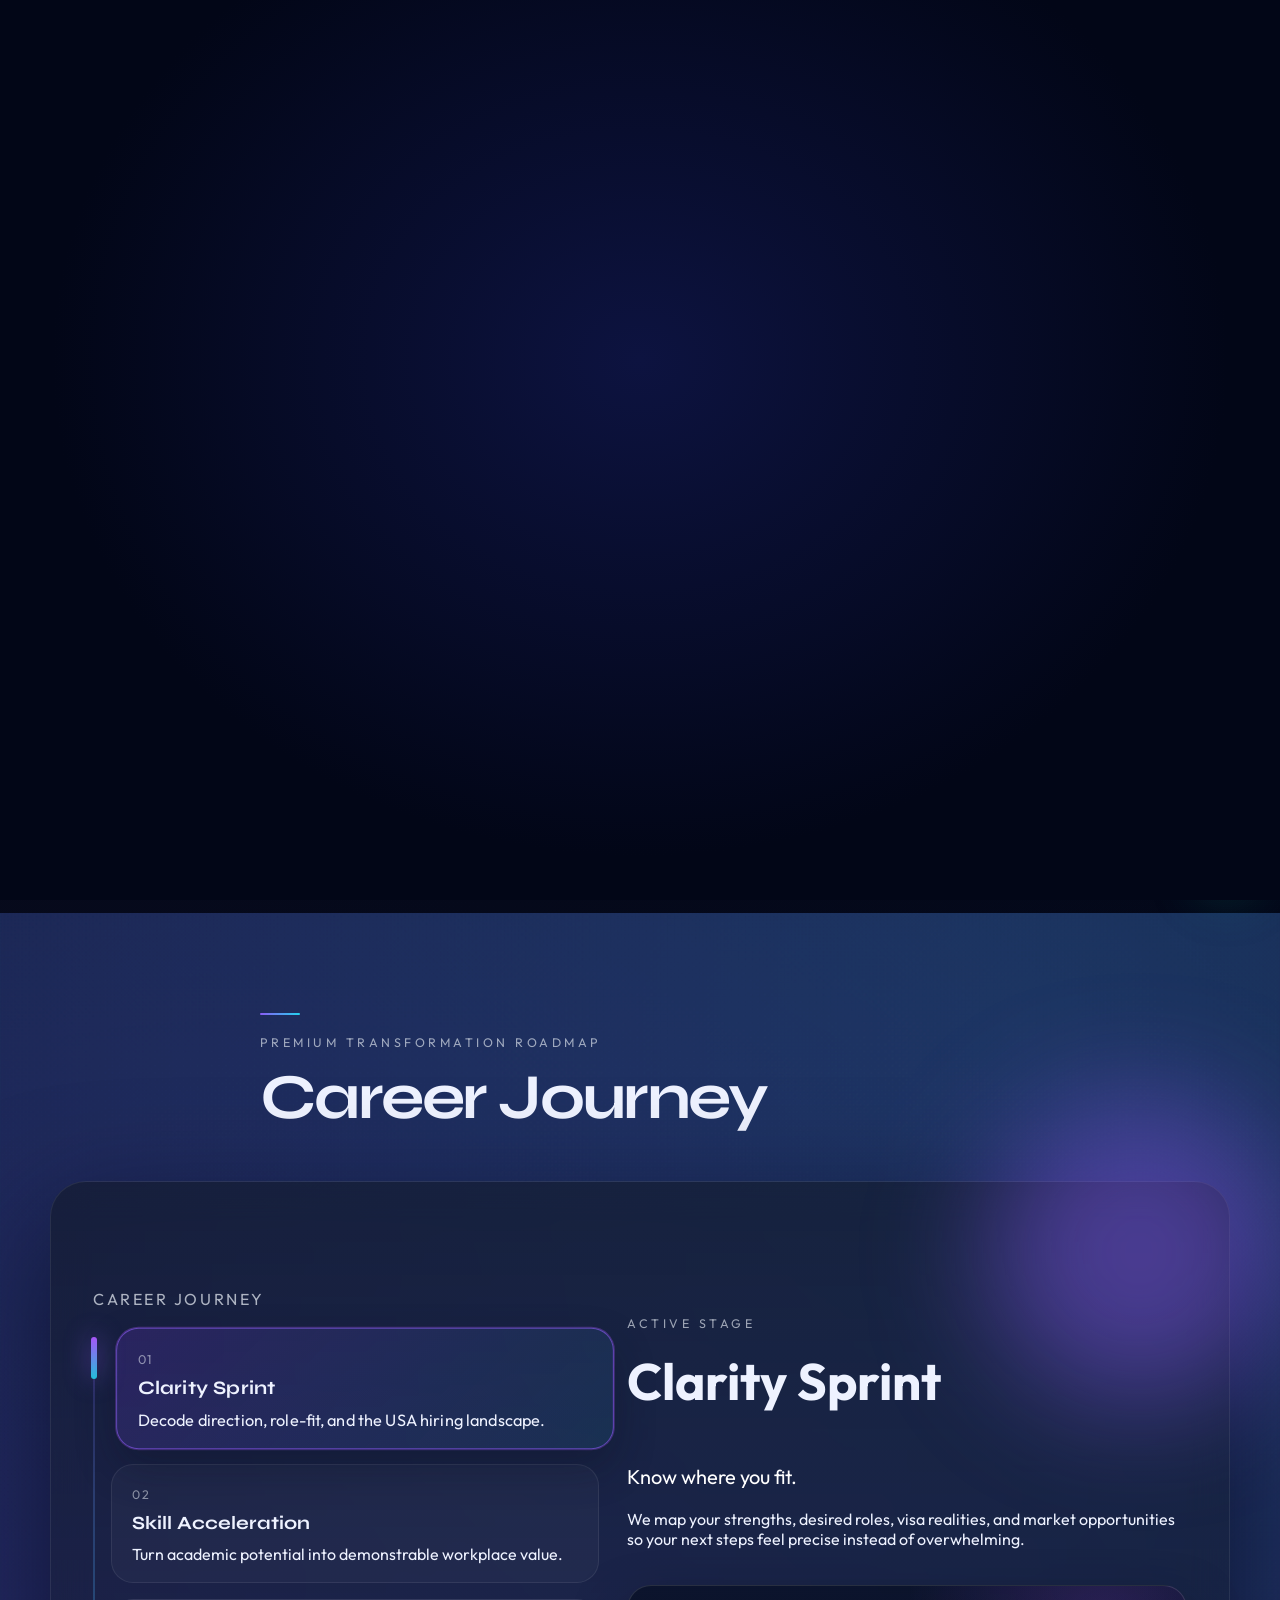
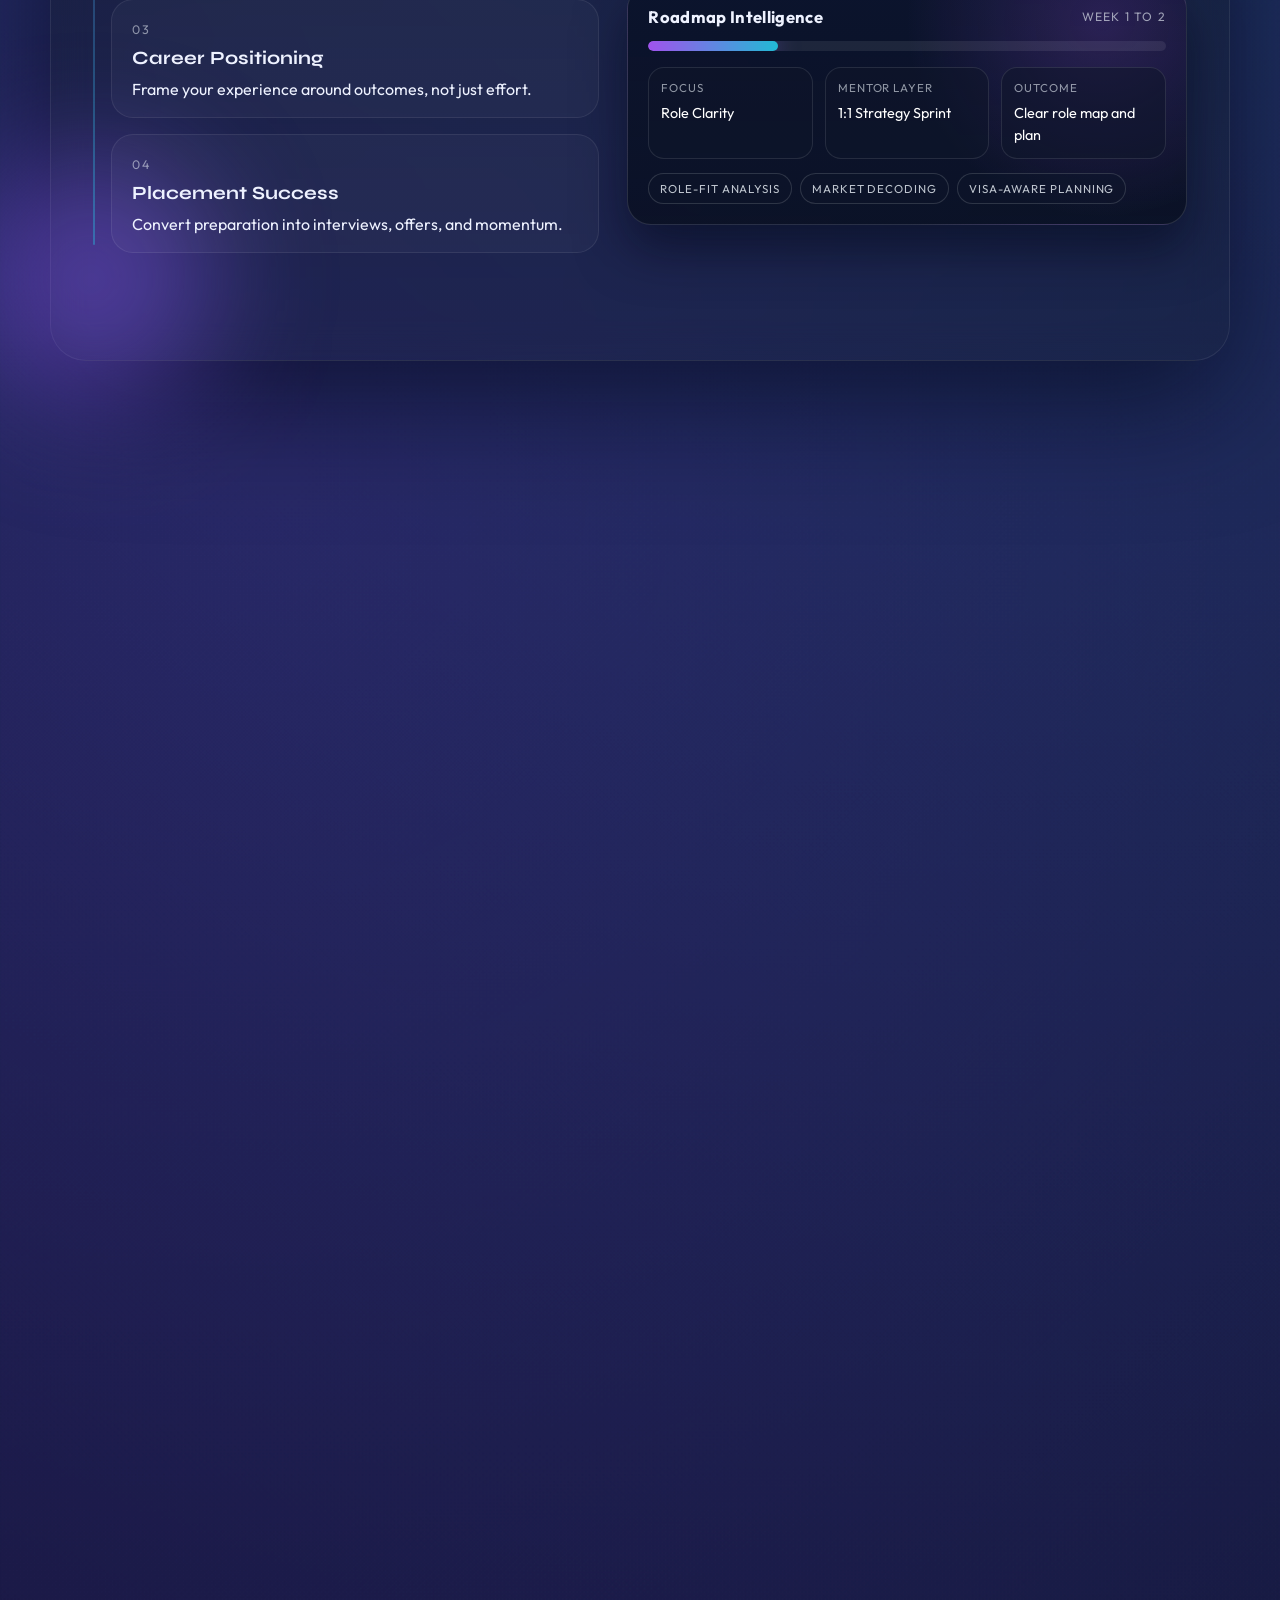
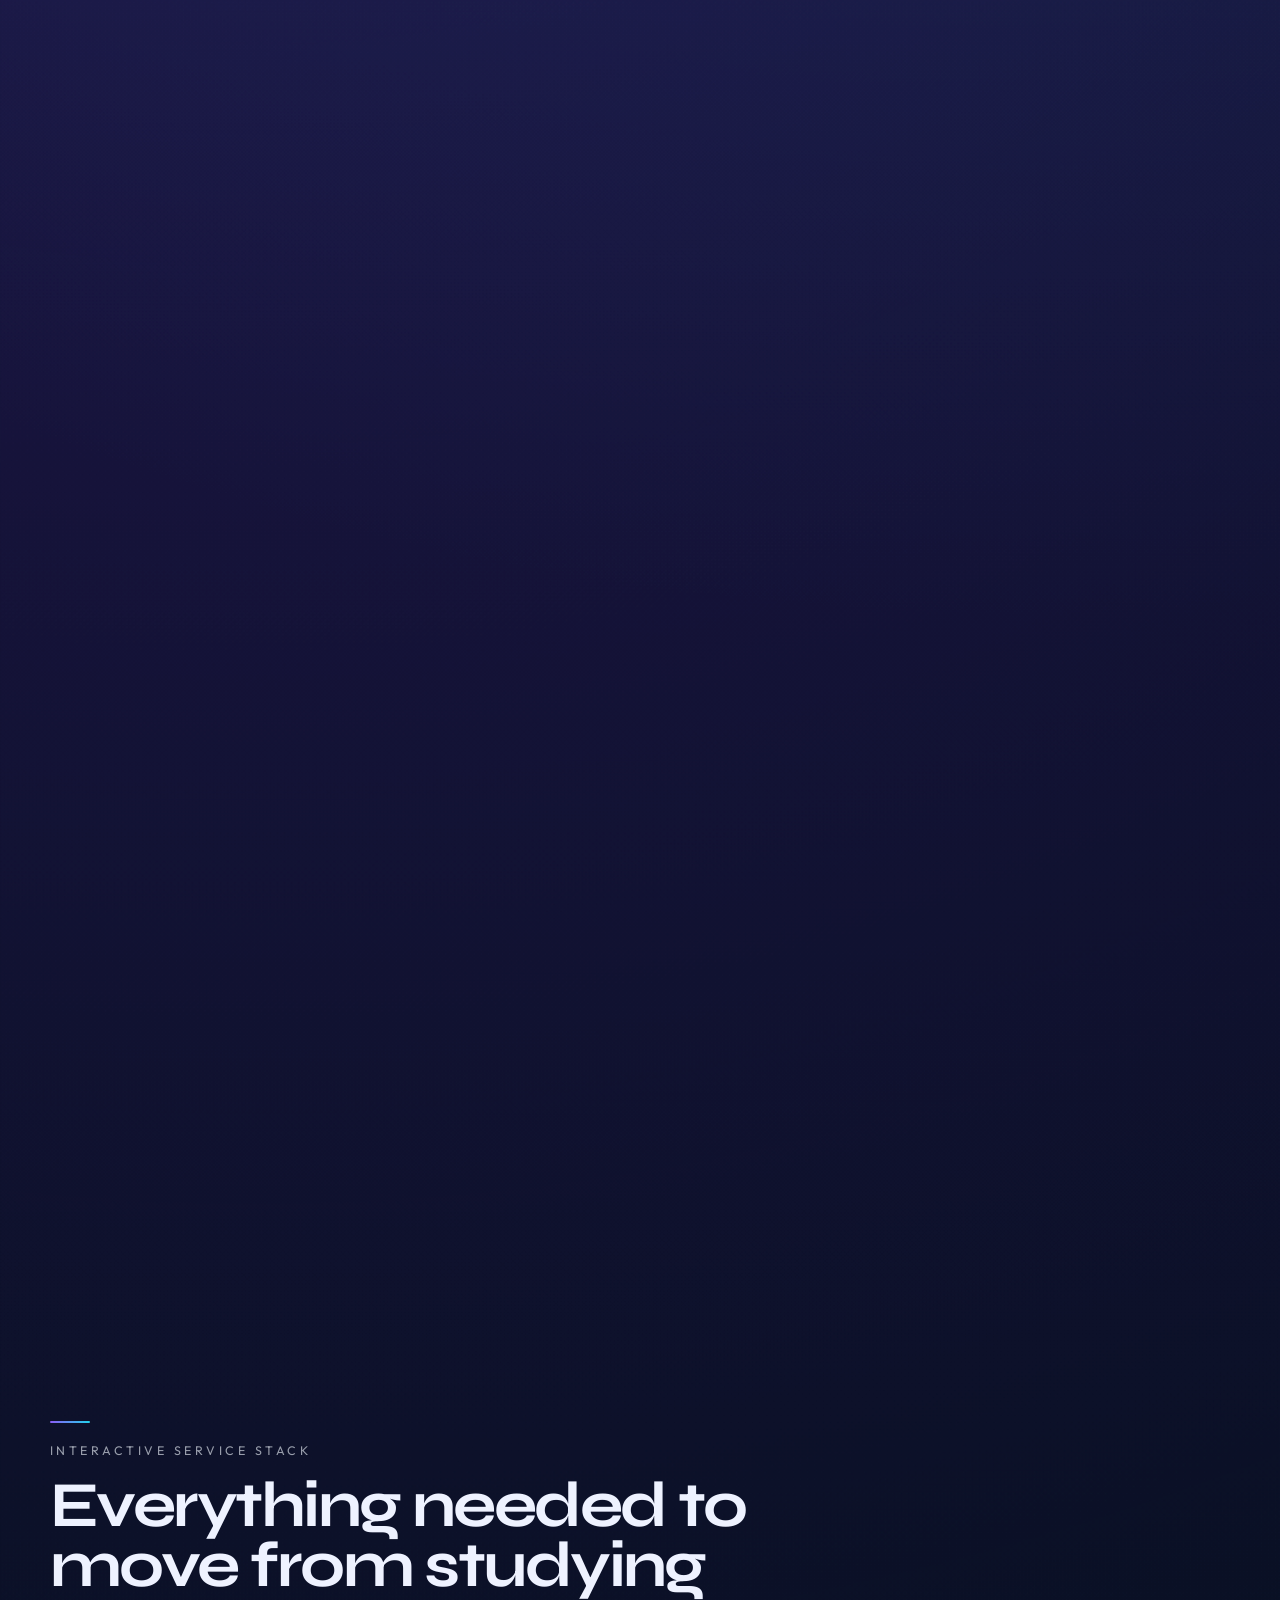
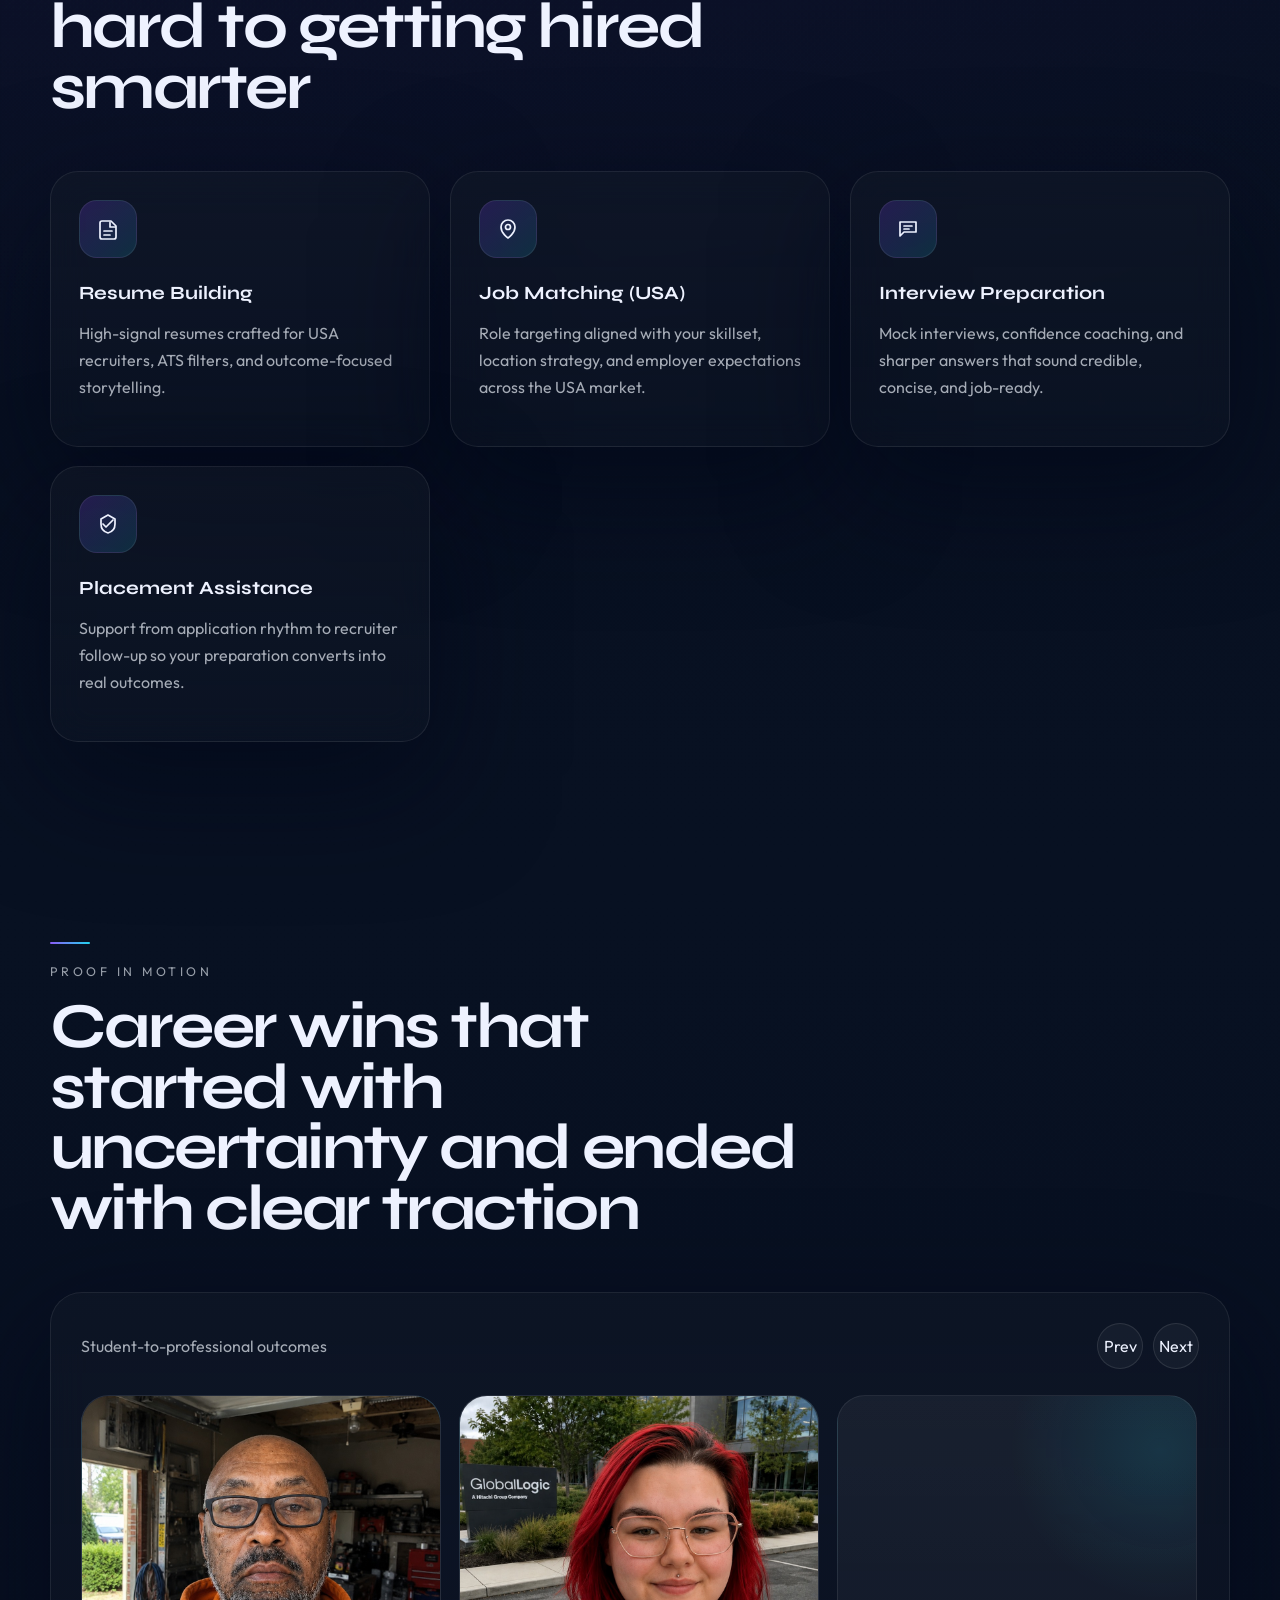
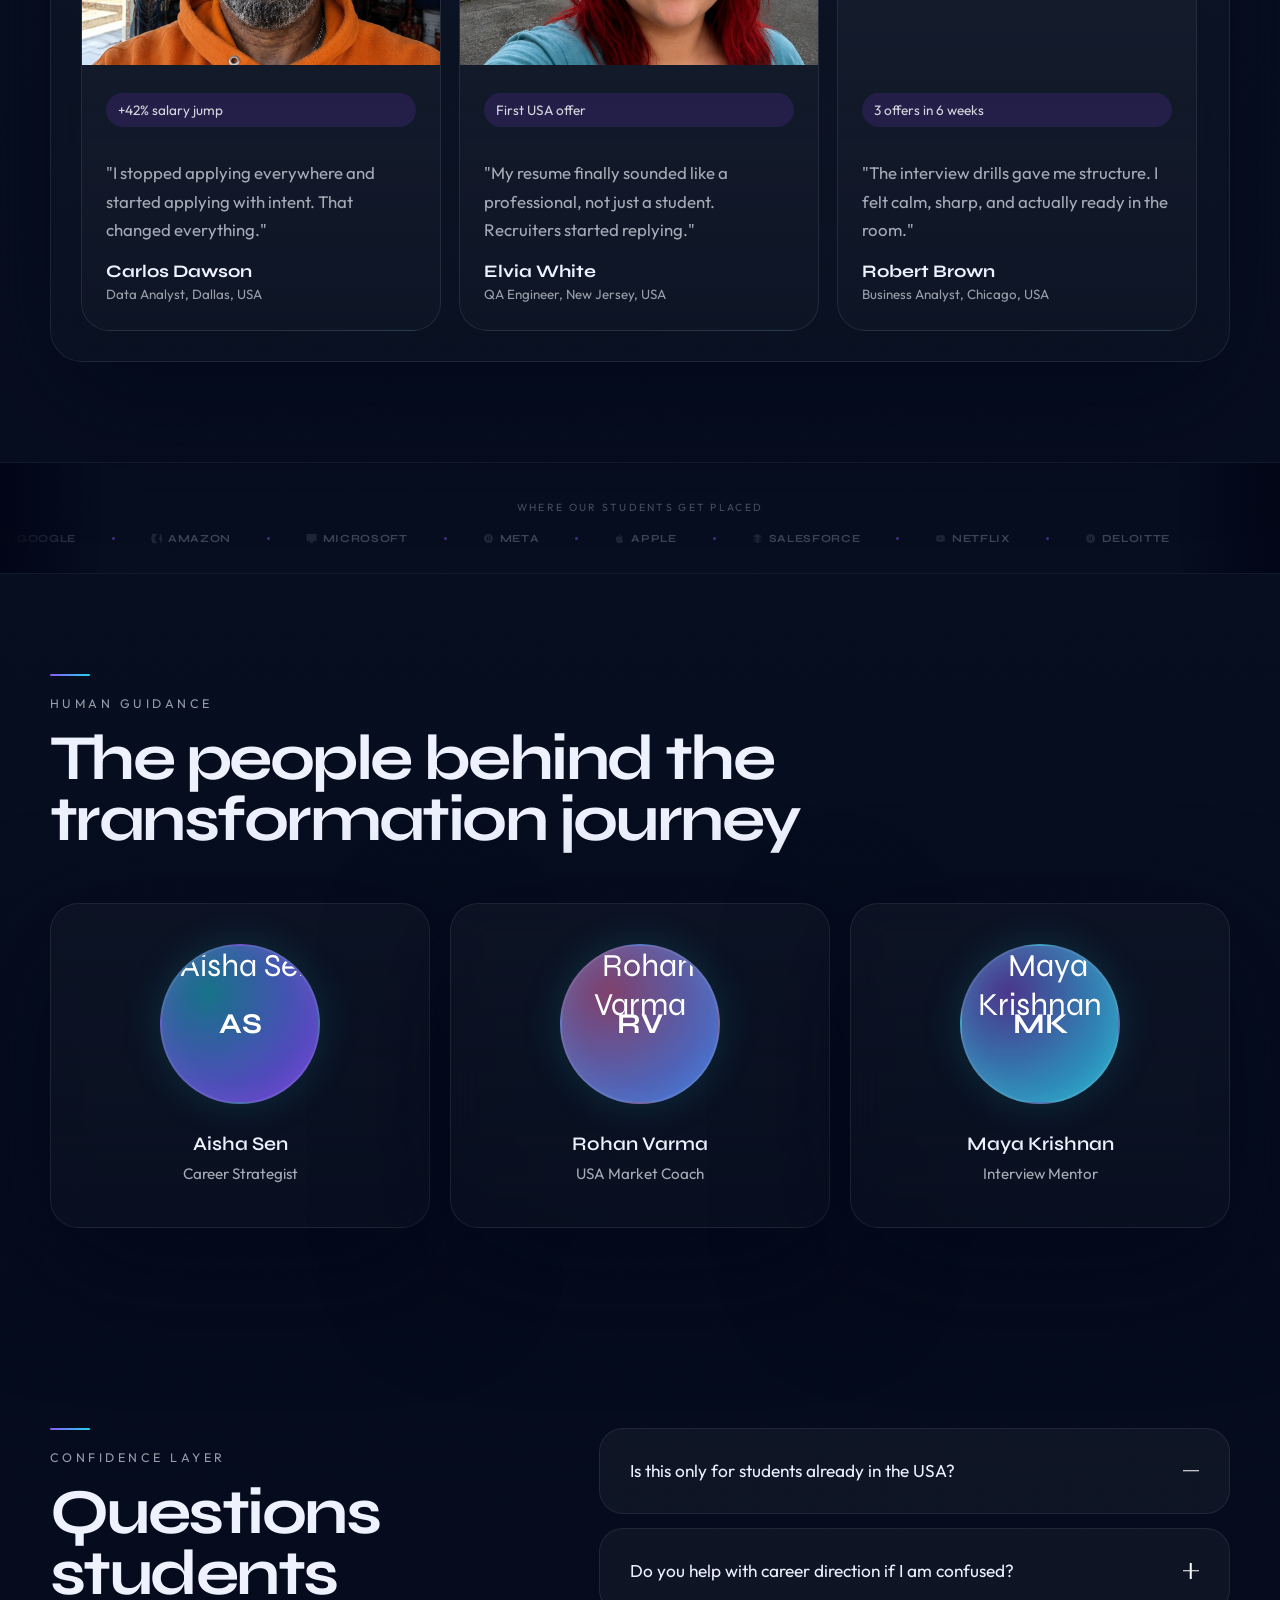
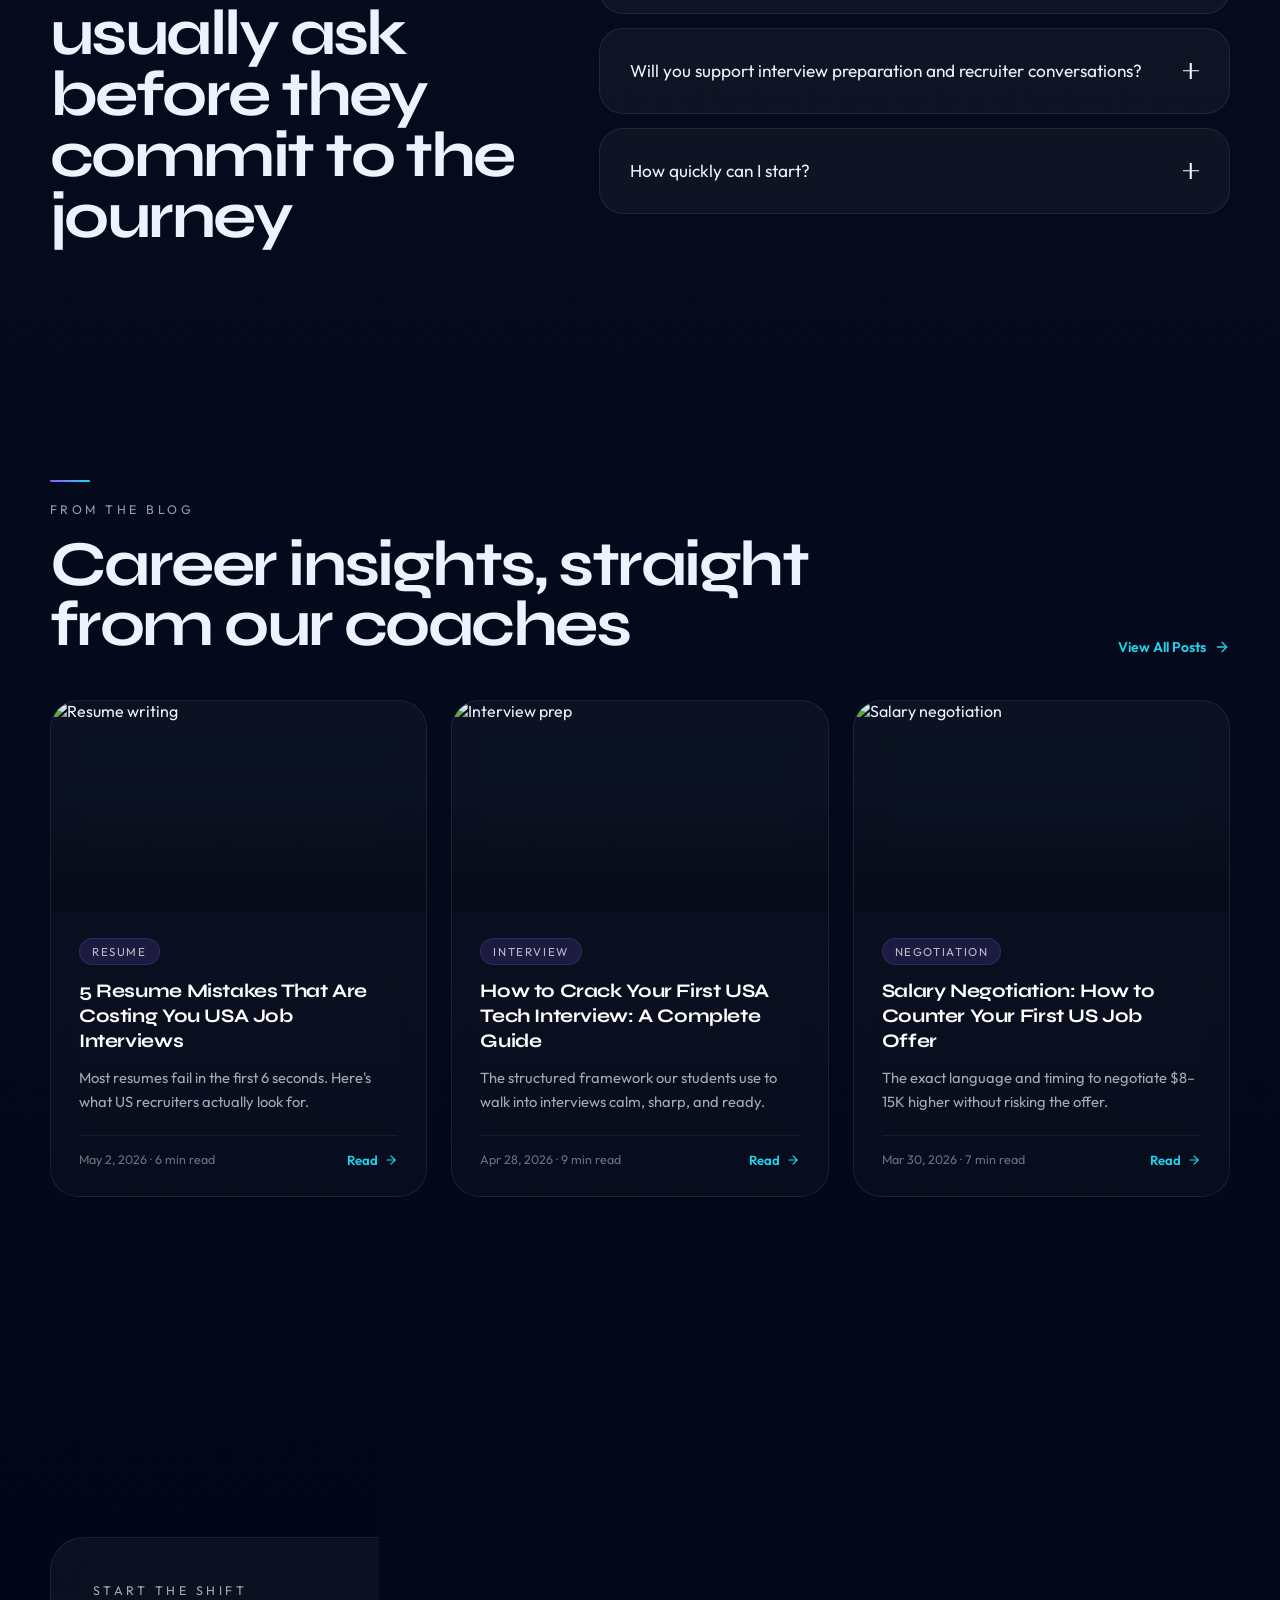
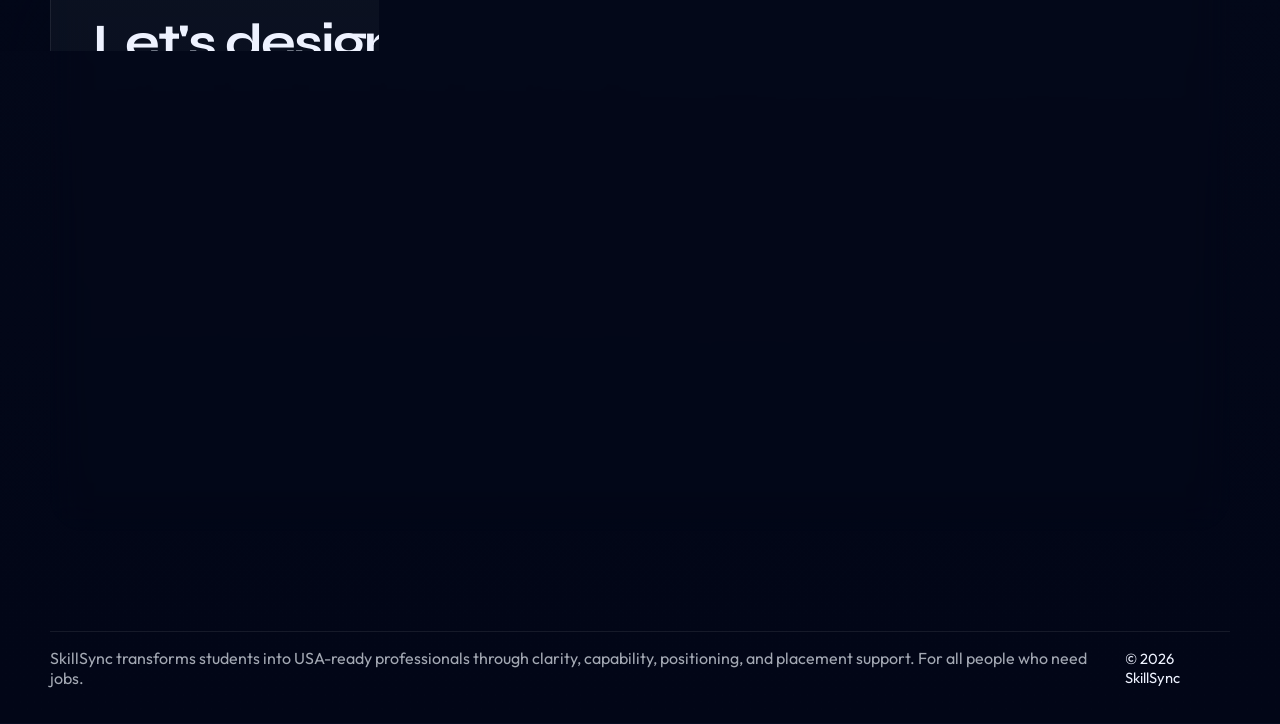
==== commit f706b0ca: "feat: Update blog and index pages with improved testimonial content and static headings Co-authored-" ====
--- a/index.html
+++ b/index.html
@@ -279,54 +279,68 @@
           <div class="carousel-window">
             <div class="carousel-track">
               <article class="testimonial-card">
-                <img src="assets/employee/Carlos%20Dawson.jpeg" alt="Aryan Patel"
+                <img src="assets/employee/Carlos%20Dawson.jpeg" alt="Carlos Dawson"
                   class="testimonial-avatar testimonial-avatar--focus-top" loading="eager" decoding="async">
                 <div class="testimonial-content">
                   <span class="salary-badge">+42% salary jump</span>
                   <p>"I stopped applying everywhere and started applying with intent. That changed everything."</p>
                   <div style="margin-top: auto;">
-                    <h3>Aryan Patel</h3>
+                    <h3>Carlos Dawson</h3>
                     <small>Data Analyst, Dallas, USA</small>
                   </div>
                 </div>
               </article>
 
               <article class="testimonial-card">
-                <img src="assets/employee/Elvia%20White.jpeg" alt="Neha Joseph" class="testimonial-avatar"
+                <img src="assets/employee/Elvia%20White.jpeg" alt="Elvia White" class="testimonial-avatar"
                   loading="lazy" decoding="async">
                 <div class="testimonial-content">
                   <span class="salary-badge">First USA offer</span>
                   <p>"My resume finally sounded like a professional, not just a student. Recruiters started replying."
                   </p>
                   <div style="margin-top: auto;">
-                    <h3>Neha Joseph</h3>
+                    <h3>Elvia White</h3>
                     <small>QA Engineer, New Jersey, USA</small>
                   </div>
                 </div>
               </article>
 
               <article class="testimonial-card">
-                <img src="assets/employee/Robert%20Brown.jpeg" alt="Rahul Menon" class="testimonial-avatar"
+                <img src="assets/employee/Robert%20Brown.jpeg" alt="Robert Brown" class="testimonial-avatar"
                   loading="lazy" decoding="async">
                 <div class="testimonial-content">
                   <span class="salary-badge">3 offers in 6 weeks</span>
                   <p>"The interview drills gave me structure. I felt calm, sharp, and actually ready in the room."</p>
                   <div style="margin-top: auto;">
-                    <h3>Rahul Menon</h3>
+                    <h3>Robert Brown</h3>
                     <small>Business Analyst, Chicago, USA</small>
                   </div>
                 </div>
               </article>
 
               <article class="testimonial-card">
-                <img src="assets/employee/Megan%20Palmer.jpeg" alt="Sneha Reddy"
+                <img src="assets/employee/Megan%20Palmer.jpeg" alt="Megan Palmer"
                   class="testimonial-avatar testimonial-avatar--focus-right" loading="lazy" decoding="async">
                 <div class="testimonial-content">
                   <span class="salary-badge">Internship to full-time</span>
                   <p>"They helped me position my projects like proof of capability, not just college assignments."</p>
                   <div style="margin-top: auto;">
-                    <h3>Sneha Reddy</h3>
+                    <h3>Megan Palmer</h3>
                     <small>Software Engineer, Austin, USA</small>
+                  </div>
+                </div>
+              </article>
+
+              <article class="testimonial-card">
+                <img src="assets/employee/Traci%20Cowell.jpeg" alt="Traci Cowell" class="testimonial-avatar"
+                  loading="lazy" decoding="async">
+                <div class="testimonial-content">
+                  <span class="salary-badge">Remote USA job</span>
+                  <p>"The guidance on remote work culture and communication styles made all the difference in landing my
+                    role."</p>
+                  <div style="margin-top: auto;">
+                    <h3>Traci Cowell</h3>
+                    <small>Product Manager, Remote, USA</small>
                   </div>
                 </div>
               </article>
--- a/style.css
+++ b/style.css
@@ -85,8 +85,9 @@
     rgba(34, 211, 238, 0.14) 38%,
     transparent 68%
   );
-  filter: blur(54px);
-  animation: loaderGlowPulse 3.5s ease-in-out infinite;
+  filter: blur(46px);
+  opacity: 0.55;
+  animation: loaderGlowPulse 6.5s ease-in-out infinite;
   pointer-events: none;
 }
 
@@ -101,12 +102,13 @@
     rgba(34, 211, 238, 0.18),
     transparent 60%
   );
-  animation: loaderGlowPulse 4.2s ease-in-out infinite reverse;
+  opacity: 0.55;
+  animation: loaderGlowPulse 7.5s ease-in-out infinite reverse;
 }
 
 @keyframes loaderGlowPulse {
-  0%, 100% { transform: scale(1);    opacity: 0.75; }
-  50%       { transform: scale(1.14); opacity: 1;    }
+  0%, 100% { transform: scale(1); opacity: 0.55; }
+  50% { transform: scale(1.08); opacity: 0.72; }
 }
 
 /* ── Decorative corner accents ── */
@@ -565,7 +567,7 @@
 
 .nav-shell {
   width: fit-content;
-  min-width: 85%;
+  min-width: 0;
   max-width: min(940px, calc(100vw - 96px));
   margin-inline: auto;
   display: flex;
@@ -716,7 +718,7 @@
 
 .hero-copy h1 {
   font-size: clamp(3.8rem, 7vw, 5.8rem);
-  max-width: 10ch;
+  max-width: 14ch;
   /* margin-bottom via shorthand below — font styles in the selector above */
   margin: 0 0 clamp(1.1rem, 2.1vw, 1.8rem);
   font-family: 'Syne', sans-serif;
@@ -2005,7 +2007,7 @@
   gap: 34px;
   padding: 42px;
   border-radius: 34px;
-  overflow: hidden;
+  overflow: visible;
 }
 
 .contact-hud {
@@ -2211,7 +2213,7 @@
   -webkit-overflow-scrolling: touch;
   overscroll-behavior: contain;
   touch-action: pan-y;
-  z-index: 30;
+  z-index: 2000;
   border-radius: 14px;
   border: 1px solid rgba(139, 92, 246, 0.35);
   background: rgba(8, 14, 30, 0.98);
@@ -2492,6 +2494,9 @@
   }
 
   .nav-shell {
+    width: calc(100% - 28px);
+    max-width: none;
+    margin-inline: 14px;
     padding: 12px 14px;
   }
 
@@ -2505,7 +2510,7 @@
 
   .hero {
     min-height: 100svh;
-    padding-top: 140px;
+    padding-top: 164px;
     margin-top: 0;
     padding-bottom: 120px;
   }
@@ -2515,11 +2520,16 @@
   }
 
   .hero-copy h1 {
-    font-size: clamp(2.6rem, 10vw, 4rem);
-    max-width: none;
+    font-size: clamp(2.35rem, 8.4vw, 3.35rem);
+    max-width: 12ch;
     overflow-wrap: break-word;
     word-break: break-word;
     margin-bottom: clamp(1.25rem, 4vw, 2rem);
+  }
+
+  .hero-video {
+    object-position: 62% center;
+    transform: scale(1.04);
   }
 
   .hero-panel-visual,
@@ -3398,6 +3408,8 @@
 }
 
 .blog-card-thumb {
+  display: block;
+  width: 100%;
   aspect-ratio: 16 / 9;
   overflow: hidden;
   position: relative;
@@ -3456,6 +3468,24 @@
 
 .blog-card-body h2 a:hover {
   color: var(--cyan);
+}
+
+/* Premium kinetic typography lens effect */
+.lens-typography {
+  position: relative;
+  display: inline-block;
+  transform-style: preserve-3d;
+}
+
+.lens-typography .lt-char {
+  display: inline-block;
+  transform-origin: center bottom;
+  will-change: transform, filter, opacity;
+  transition: text-shadow 0.22s ease;
+}
+
+.lens-typography .lt-char.is-hot {
+  text-shadow: 0 10px 24px rgba(139, 92, 246, 0.32);
 }
 
 .blog-card-body p {
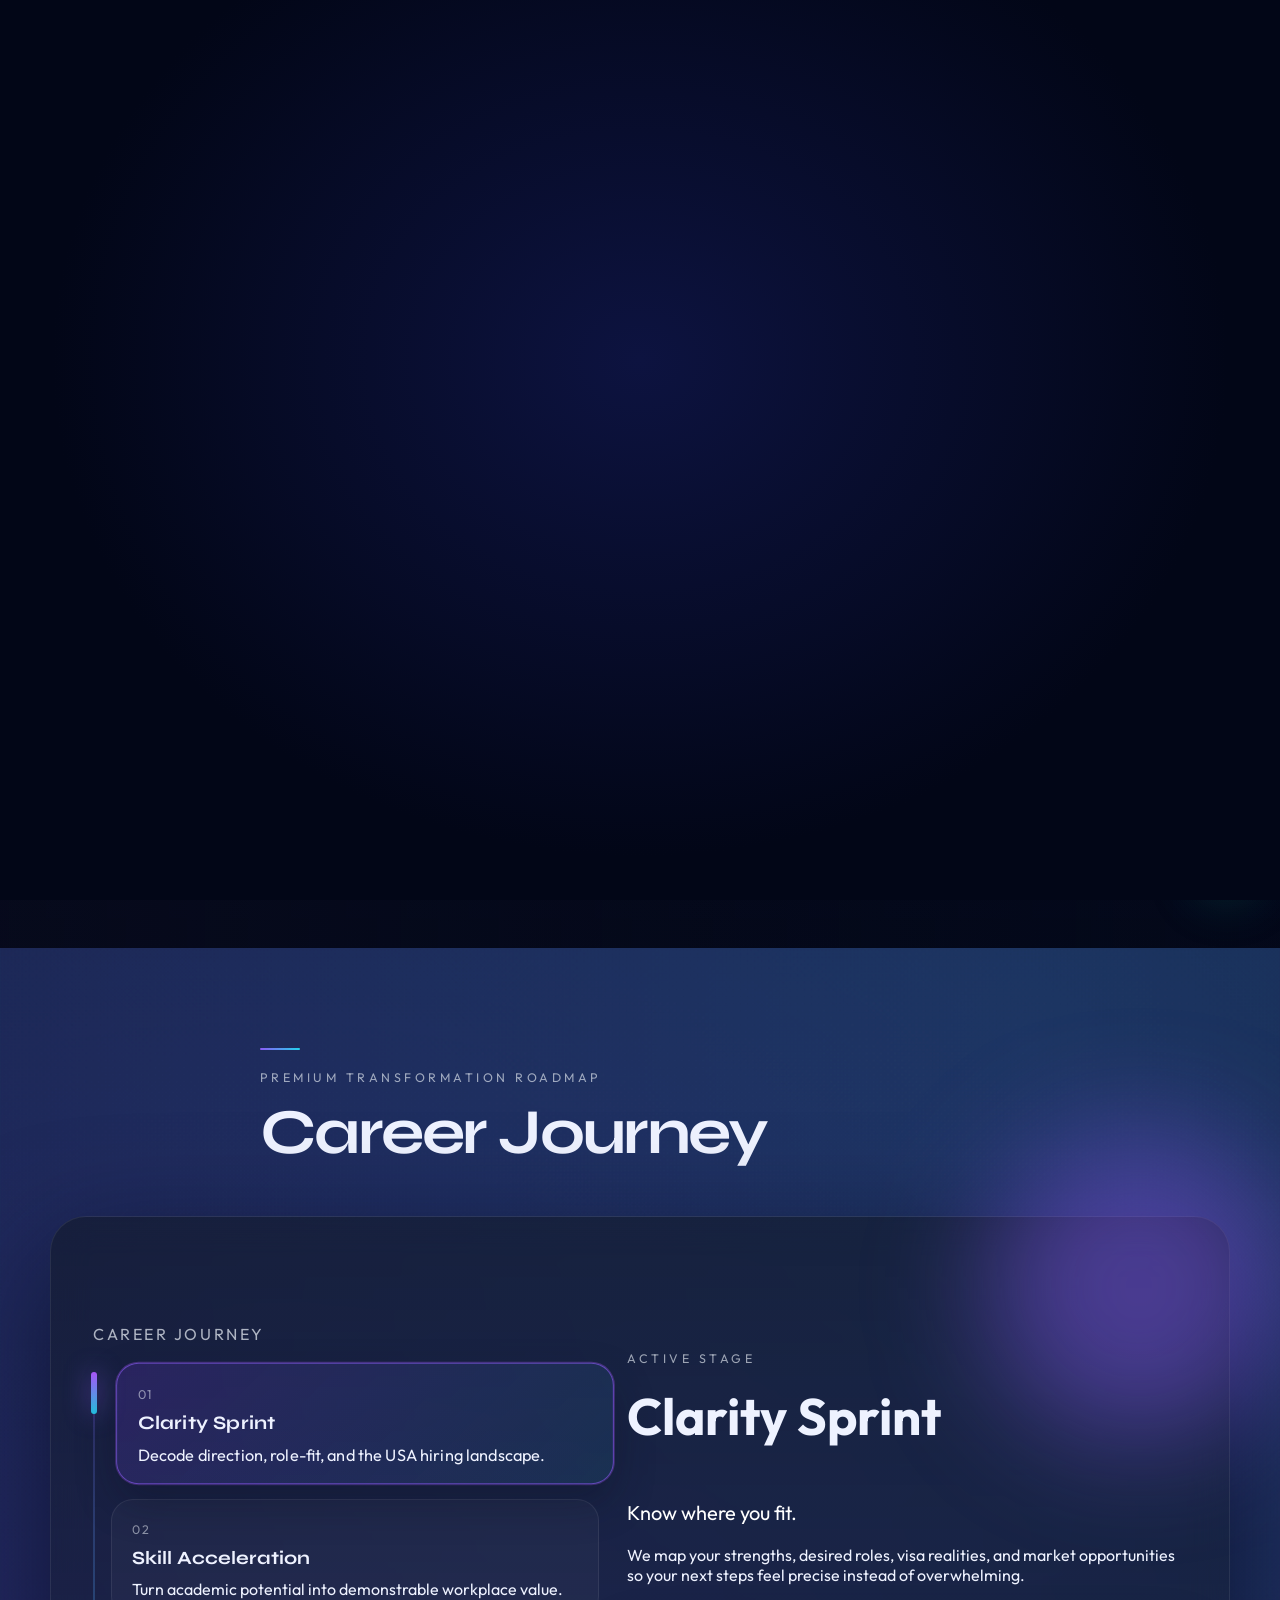
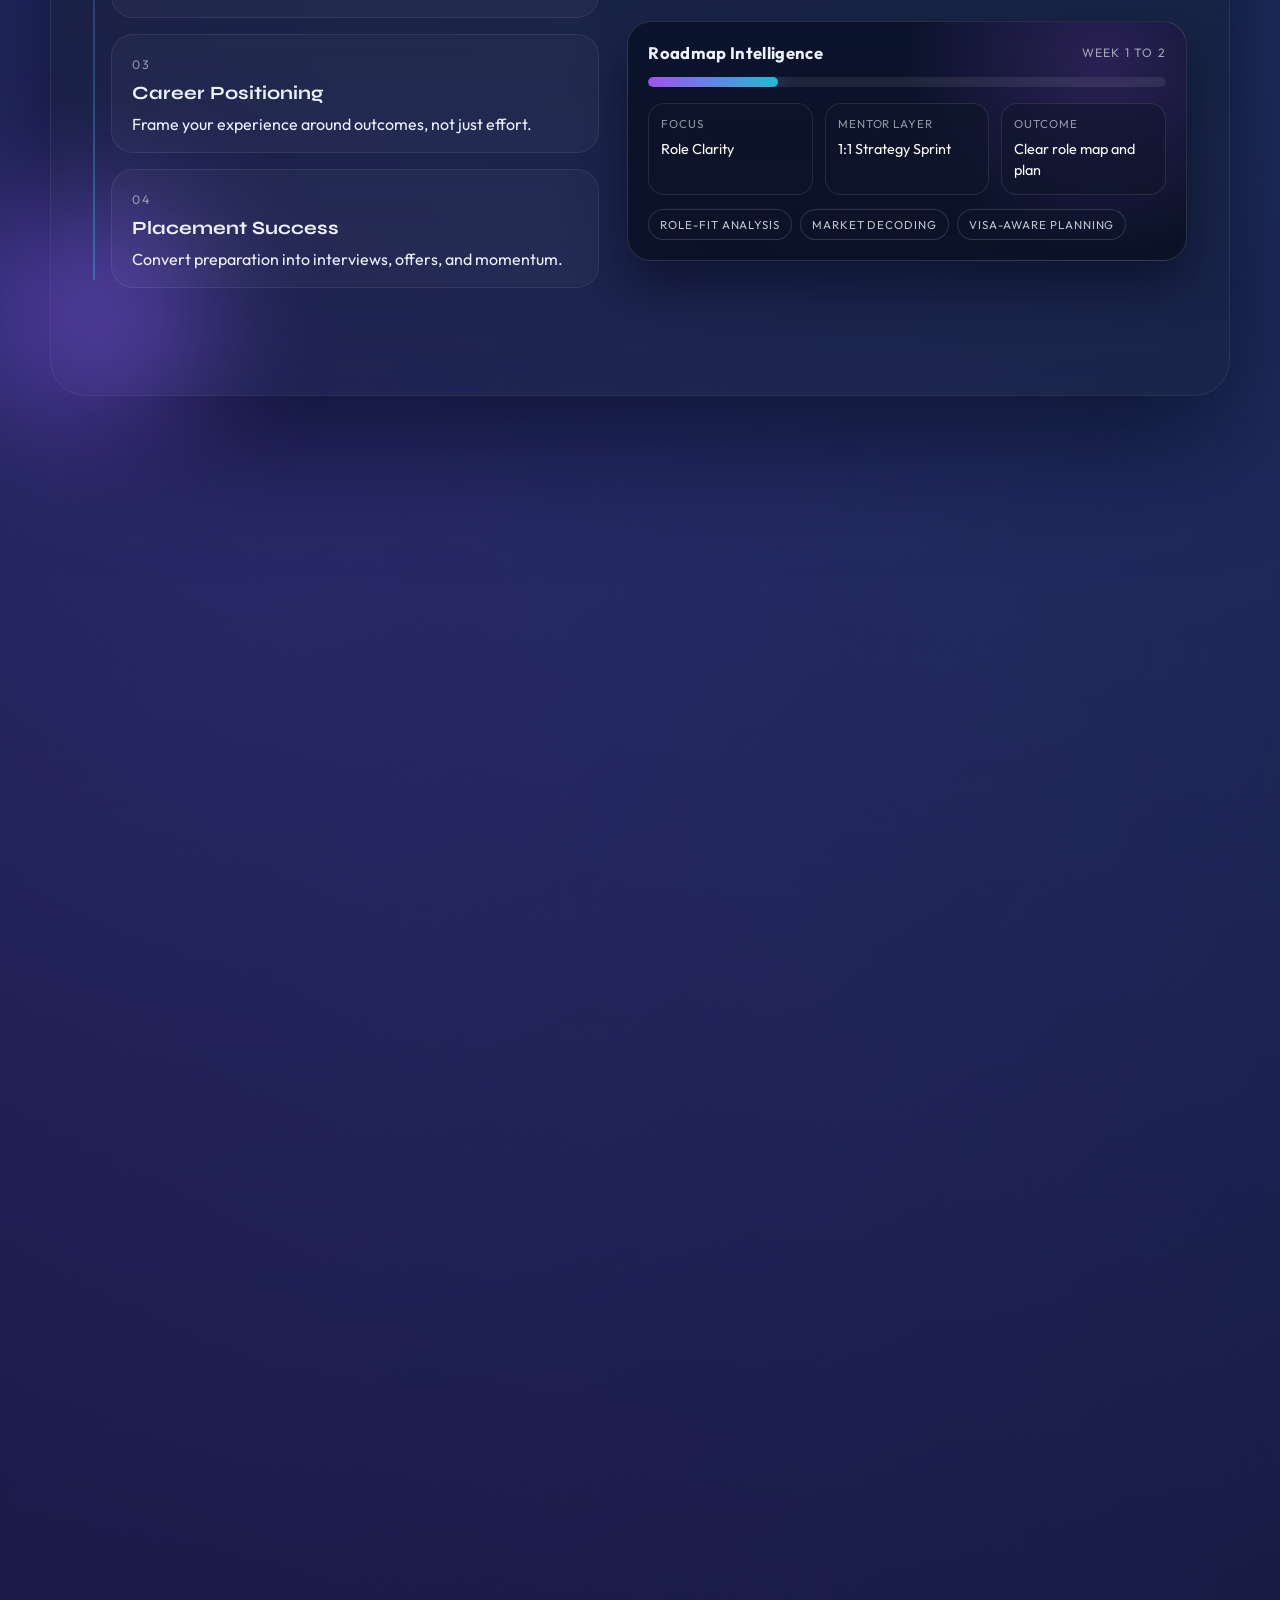
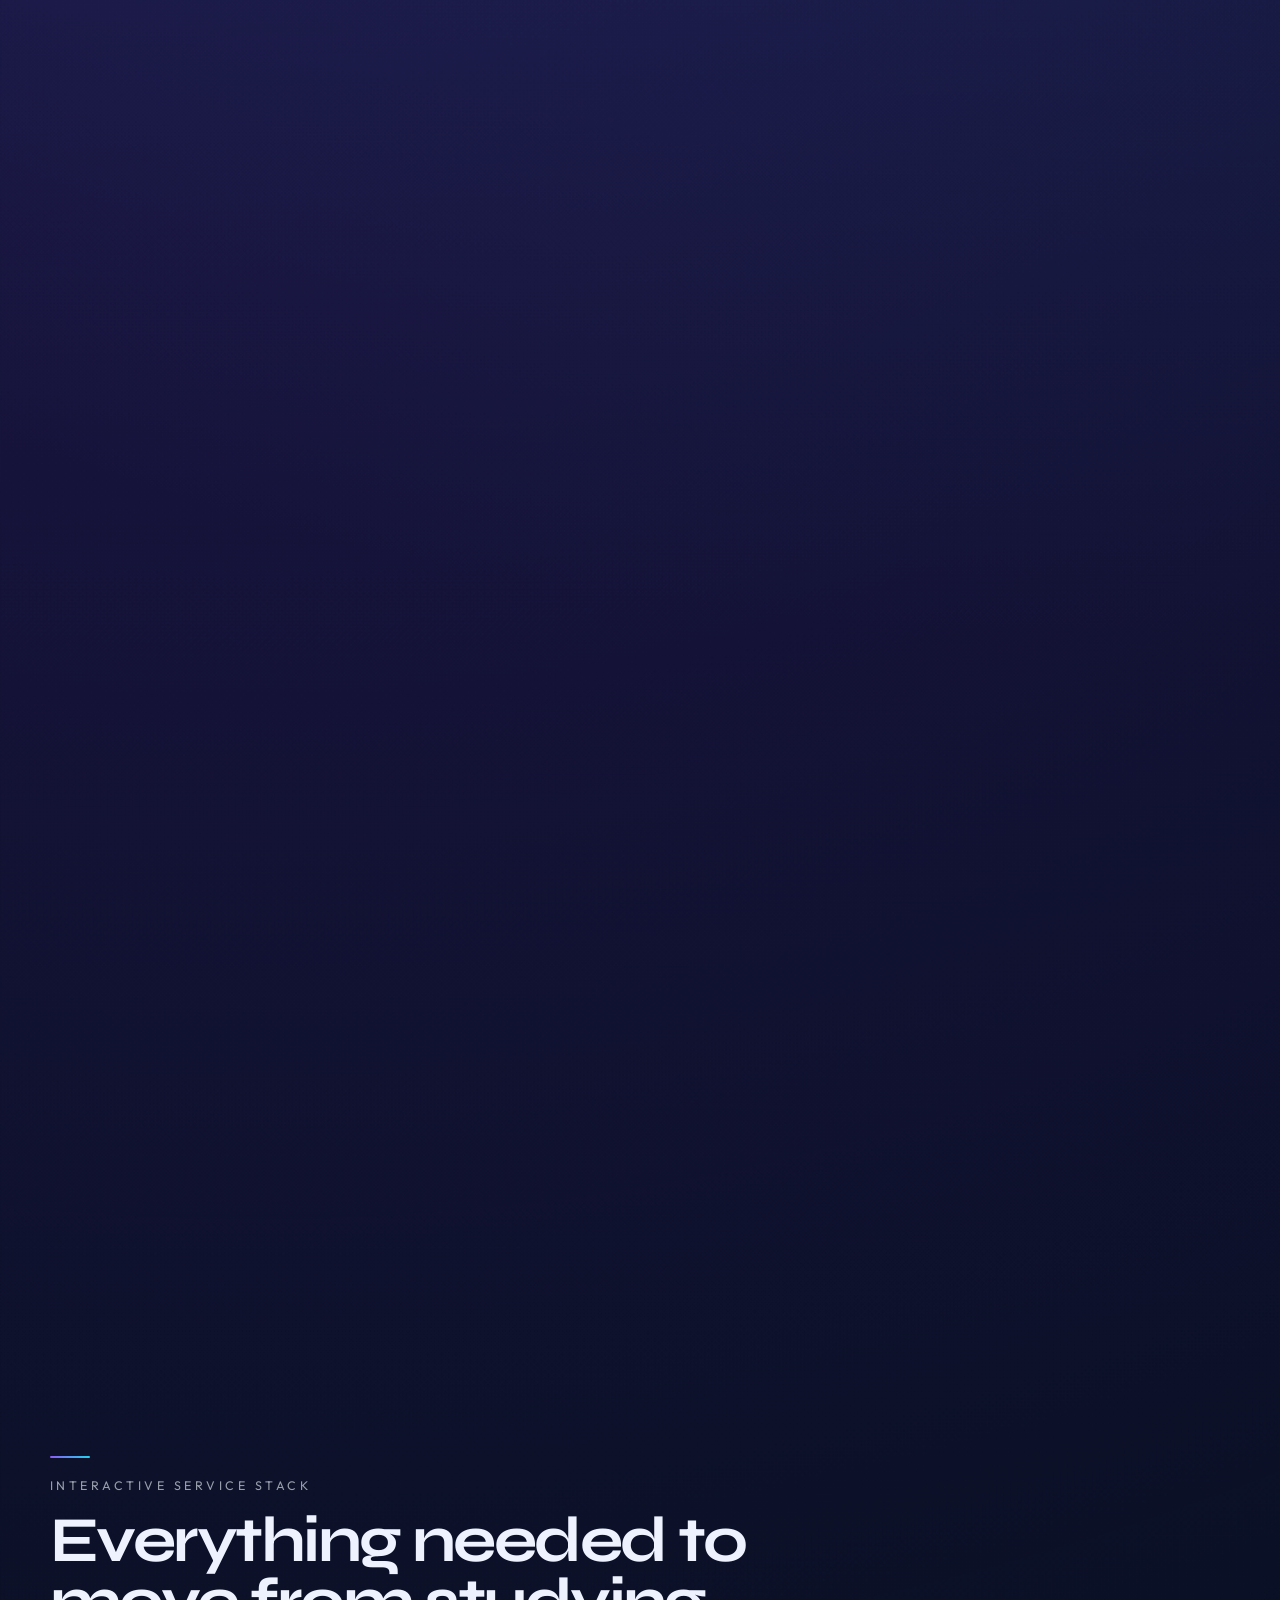
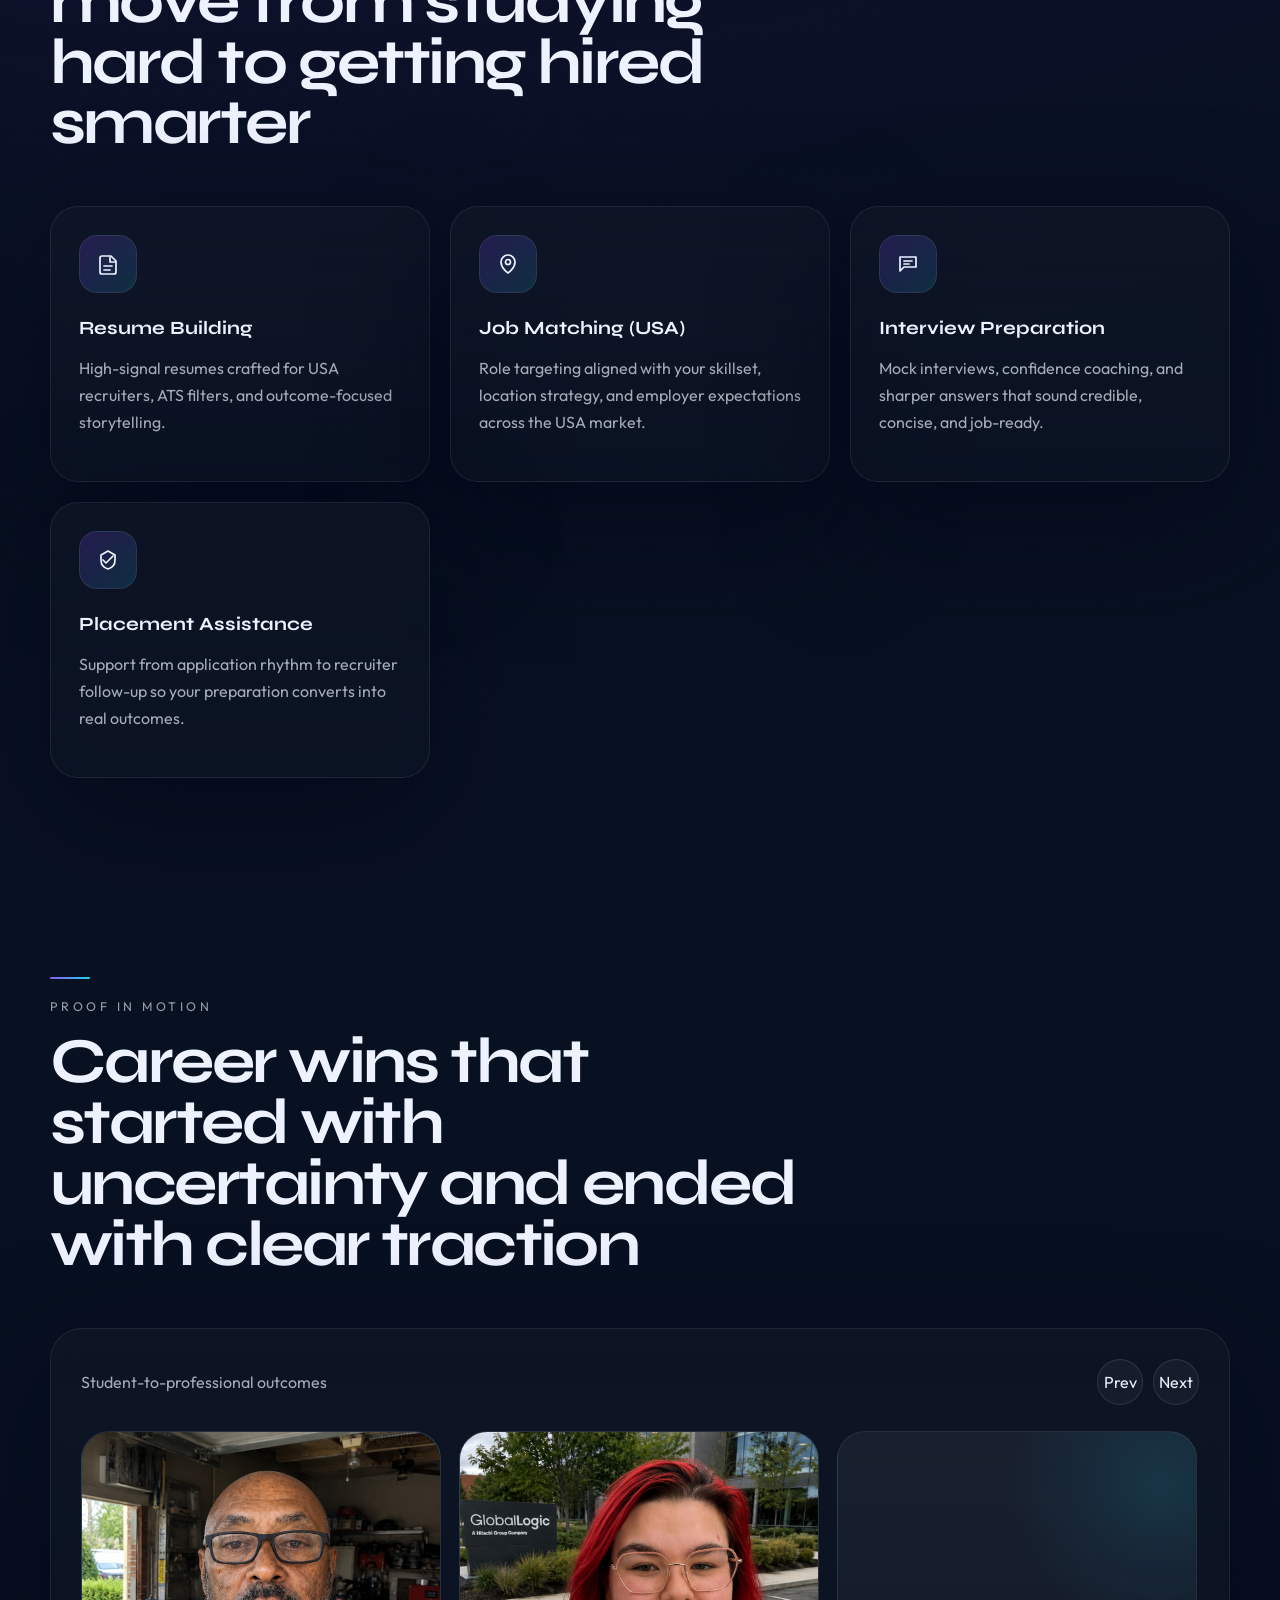
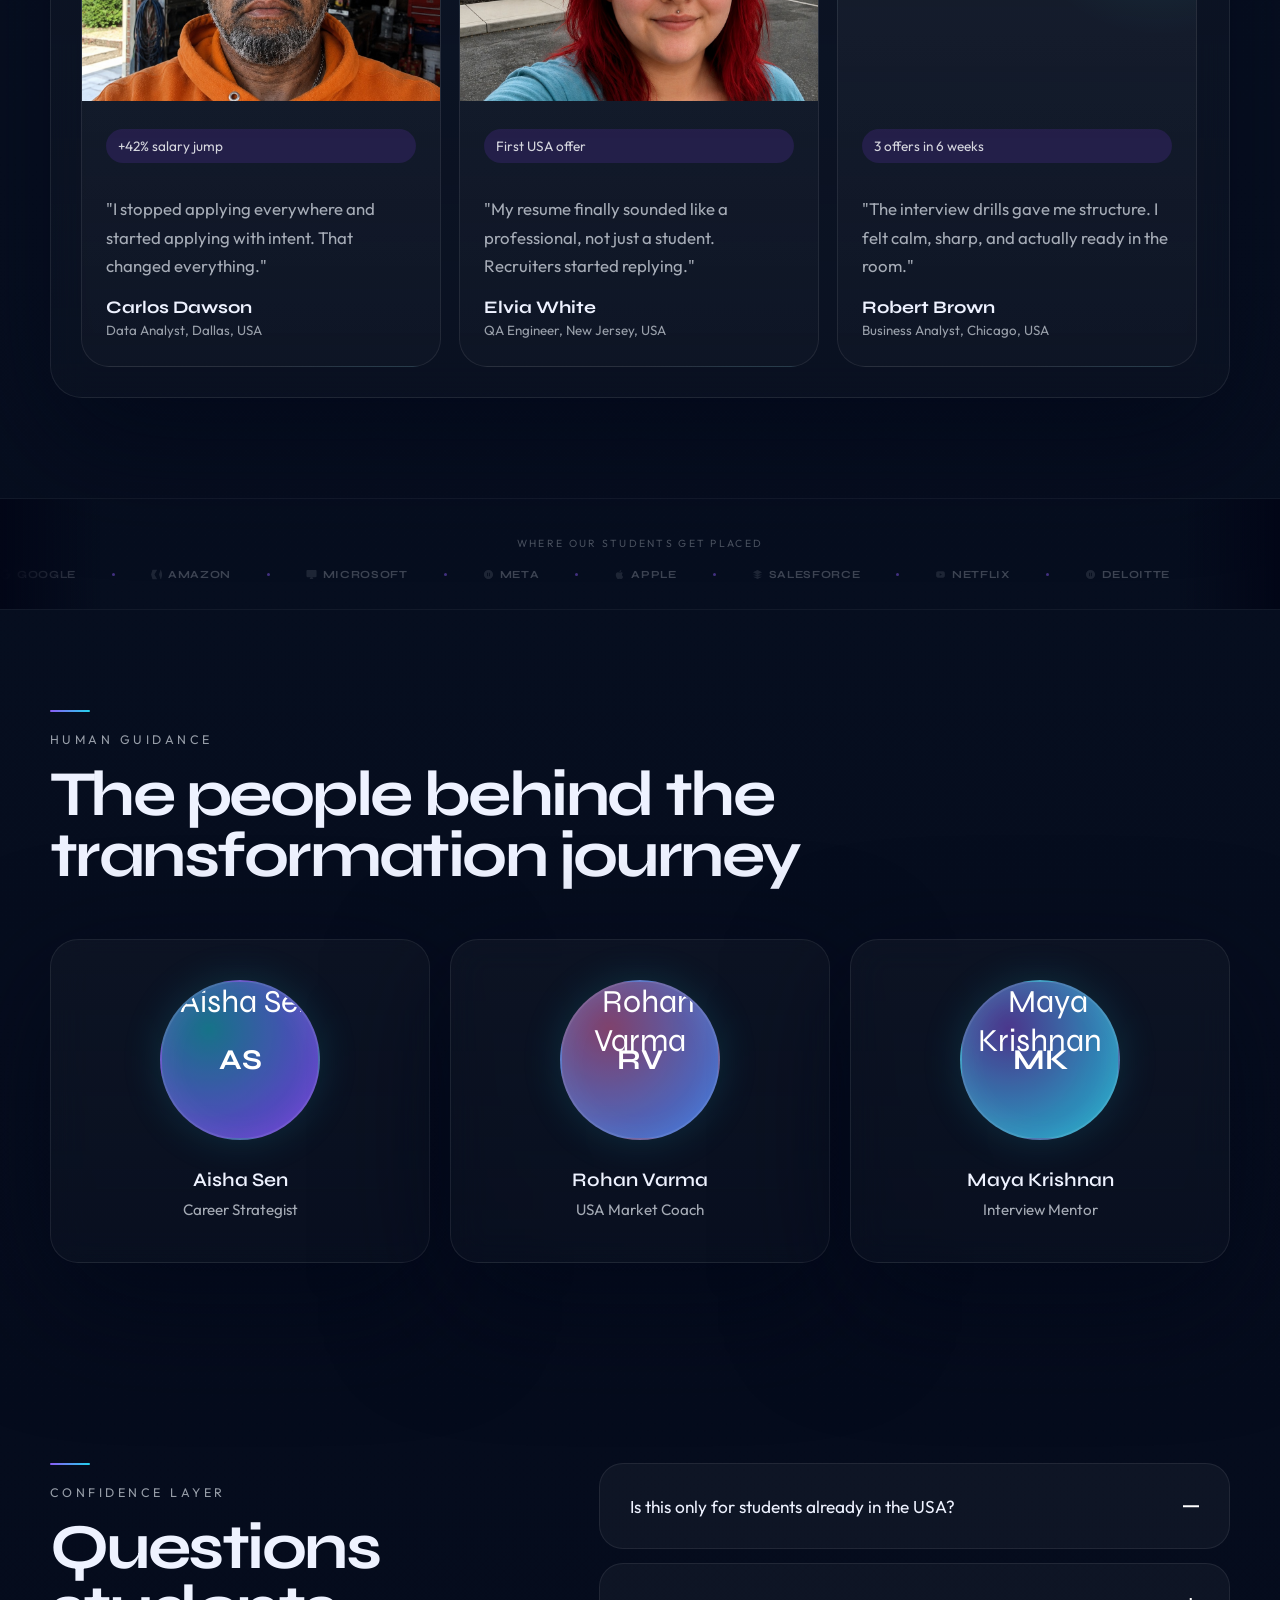
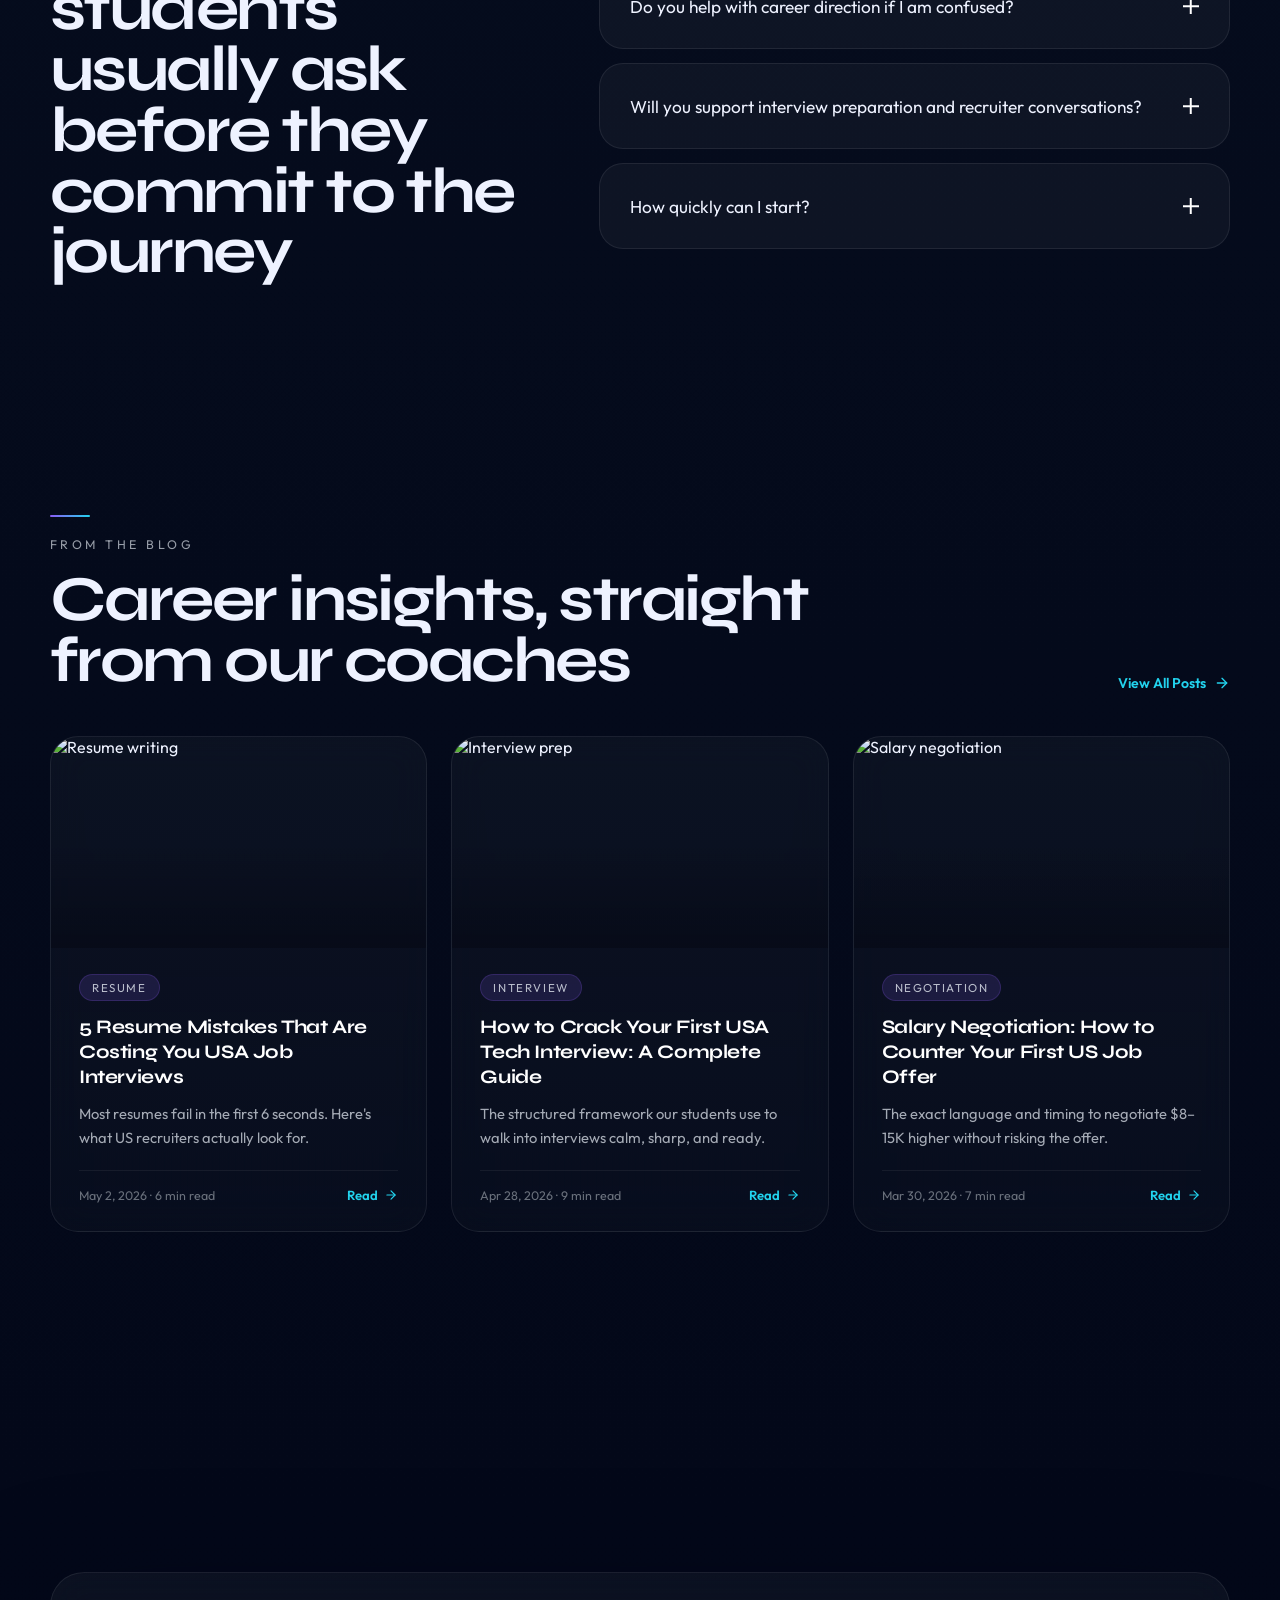
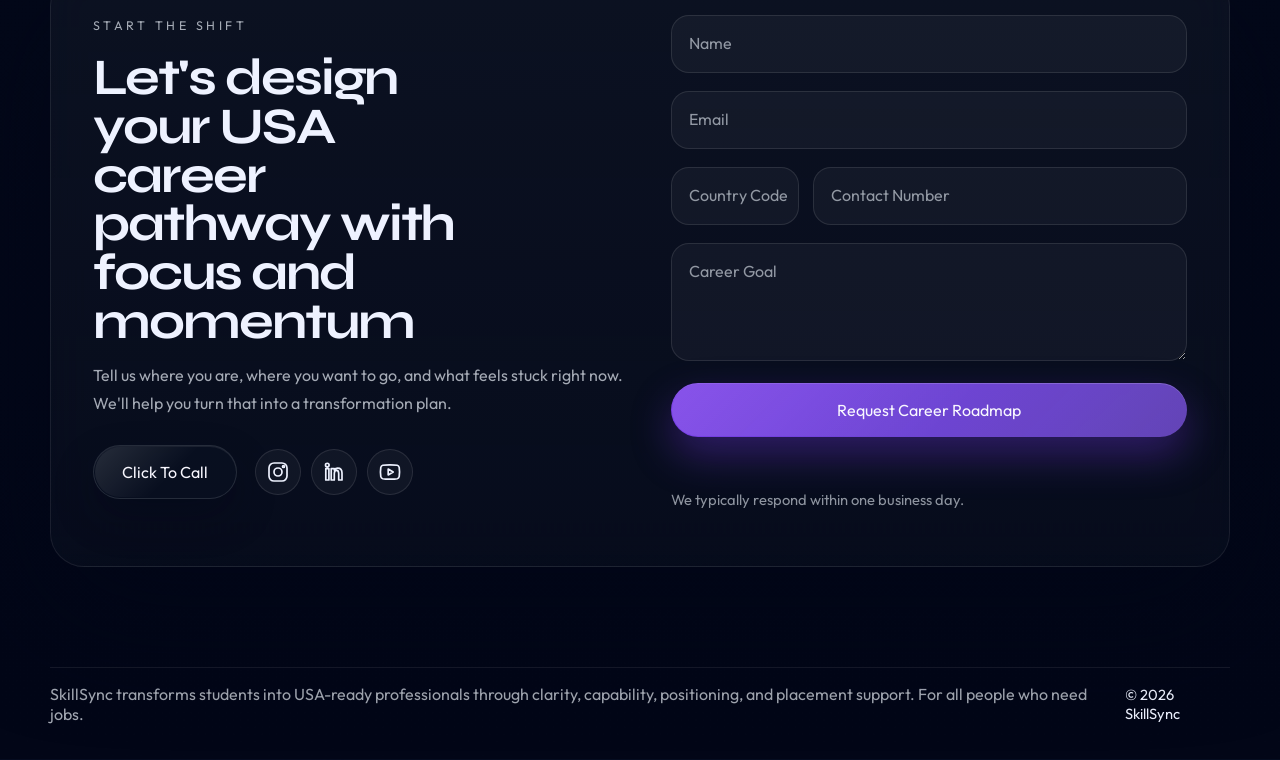
==== commit 32448225: "feat: Update main.js and HTML files for improved script loading and performance; enhance loader styl" ====
--- a/index.html
+++ b/index.html
@@ -726,7 +726,7 @@
   <script defer src="https://cdn.jsdelivr.net/npm/gsap@3.12.7/dist/ScrollToPlugin.min.js"></script>
   <script defer src="https://unpkg.com/@studio-freight/lenis@1.0.42/dist/lenis.min.js"></script>
   <script defer src="https://cdnjs.cloudflare.com/ajax/libs/bodymovin/5.12.2/lottie.min.js"></script>
-  <script defer src="main.js"></script>
+  <script defer src="main.js?v=20260507d"></script>
 
   <!-- Service Worker Registration -->
   <script>
--- a/style.css
+++ b/style.css
@@ -713,18 +713,27 @@
 
 .hero-copy {
   max-width: 520px;
-  text-shadow: 0 18px 46px rgba(2, 6, 23, 0.62);
+  text-shadow: none;
 }
 
 .hero-copy h1 {
+  display: inline-block;
+
   font-size: clamp(3.8rem, 7vw, 5.8rem);
-  max-width: 14ch;
-  /* margin-bottom via shorthand below — font styles in the selector above */
+
+  max-width: 12ch;
+
   margin: 0 0 clamp(1.1rem, 2.1vw, 1.8rem);
+
   font-family: 'Syne', sans-serif;
+
   font-weight: 700;
-  line-height: 0.98;
-  letter-spacing: -0.05em;
+
+  line-height: 1.06;
+
+  letter-spacing: -0.015em;
+
+  text-wrap: balance;
 }
 
 /* Hero copy: subtle backdrop so video stays visible */
@@ -3016,21 +3025,23 @@
 }
 
 .blog-hero h1 {
-  font-size: clamp(2.4rem, 5.5vw, 4rem);
+  font-size: clamp(2.4rem, 5vw, 4rem);
+
   font-family: 'Syne', sans-serif;
-  font-weight: 800;
-  letter-spacing: -0.03em;
-  line-height: 1.1;
+
+  font-weight: 700;
+
+  letter-spacing: -0.018em;
+
+  line-height: 1.14;
+
   margin: 12px 0 22px;
+
   display: inline-block;
-  transform-origin: left center;
-  transition: transform 0.28s ease, text-shadow 0.28s ease;
-  will-change: transform;
-}
-
-.blog-hero h1:hover {
-  transform: scale(1.04);
-  text-shadow: 0 18px 44px rgba(124, 58, 237, 0.34);
+
+  max-width: 16ch;
+
+  text-wrap: balance;
 }
 
 .blog-hero p {
@@ -3471,21 +3482,46 @@
 }
 
 /* Premium kinetic typography lens effect */
+/* Premium Lens Typography */
 .lens-typography {
   position: relative;
+  display: inline;
+  line-height: 1.12;
+}
+
+.lens-word {
+  display: inline-flex;
+  white-space: nowrap;
+}
+
+.lens-space {
   display: inline-block;
+  width: 0.32em;
+}
+
+.lens-typography .lt-char {
+  position: relative;
+
+  display: inline-flex;
+  align-items: flex-end;
+  justify-content: center;
+
+  margin-inline: 0.008em;
+
+  transform-origin: center bottom;
+
+  contain: layout paint style;
+
+  backface-visibility: hidden;
   transform-style: preserve-3d;
-}
-
-.lens-typography .lt-char {
-  display: inline-block;
-  transform-origin: center bottom;
-  will-change: transform, filter, opacity;
-  transition: text-shadow 0.22s ease;
+
+  transition:
+    opacity 160ms ease,
+    color 160ms ease;
 }
 
 .lens-typography .lt-char.is-hot {
-  text-shadow: 0 10px 24px rgba(139, 92, 246, 0.32);
+  color: rgba(255,255,255,.98);
 }
 
 .blog-card-body p {
@@ -3623,13 +3659,6 @@
     letter-spacing: 0.1em;
     font-size: 0.65rem;
   }
-
-  /* Blog hero h1 */
-  .blog-hero h1 {
-    font-size: clamp(2.4rem, 10vw, 4rem);
-    word-break: break-word;
-  }
-
   /* Loader brand text */
   .loader-brand {
     font-size: 1.05rem;
@@ -3796,11 +3825,6 @@
     display: none;
   }
 
-  /* ── 8. Promote preloader tiles to GPU layer during wipe animation ─ */
-  .preloader-tile {
-    will-change: transform;
-  }
-
   /* ── 9. Simpler service card hover (no border gradient trace on mobile) */
   .service-card::before {
     display: none;
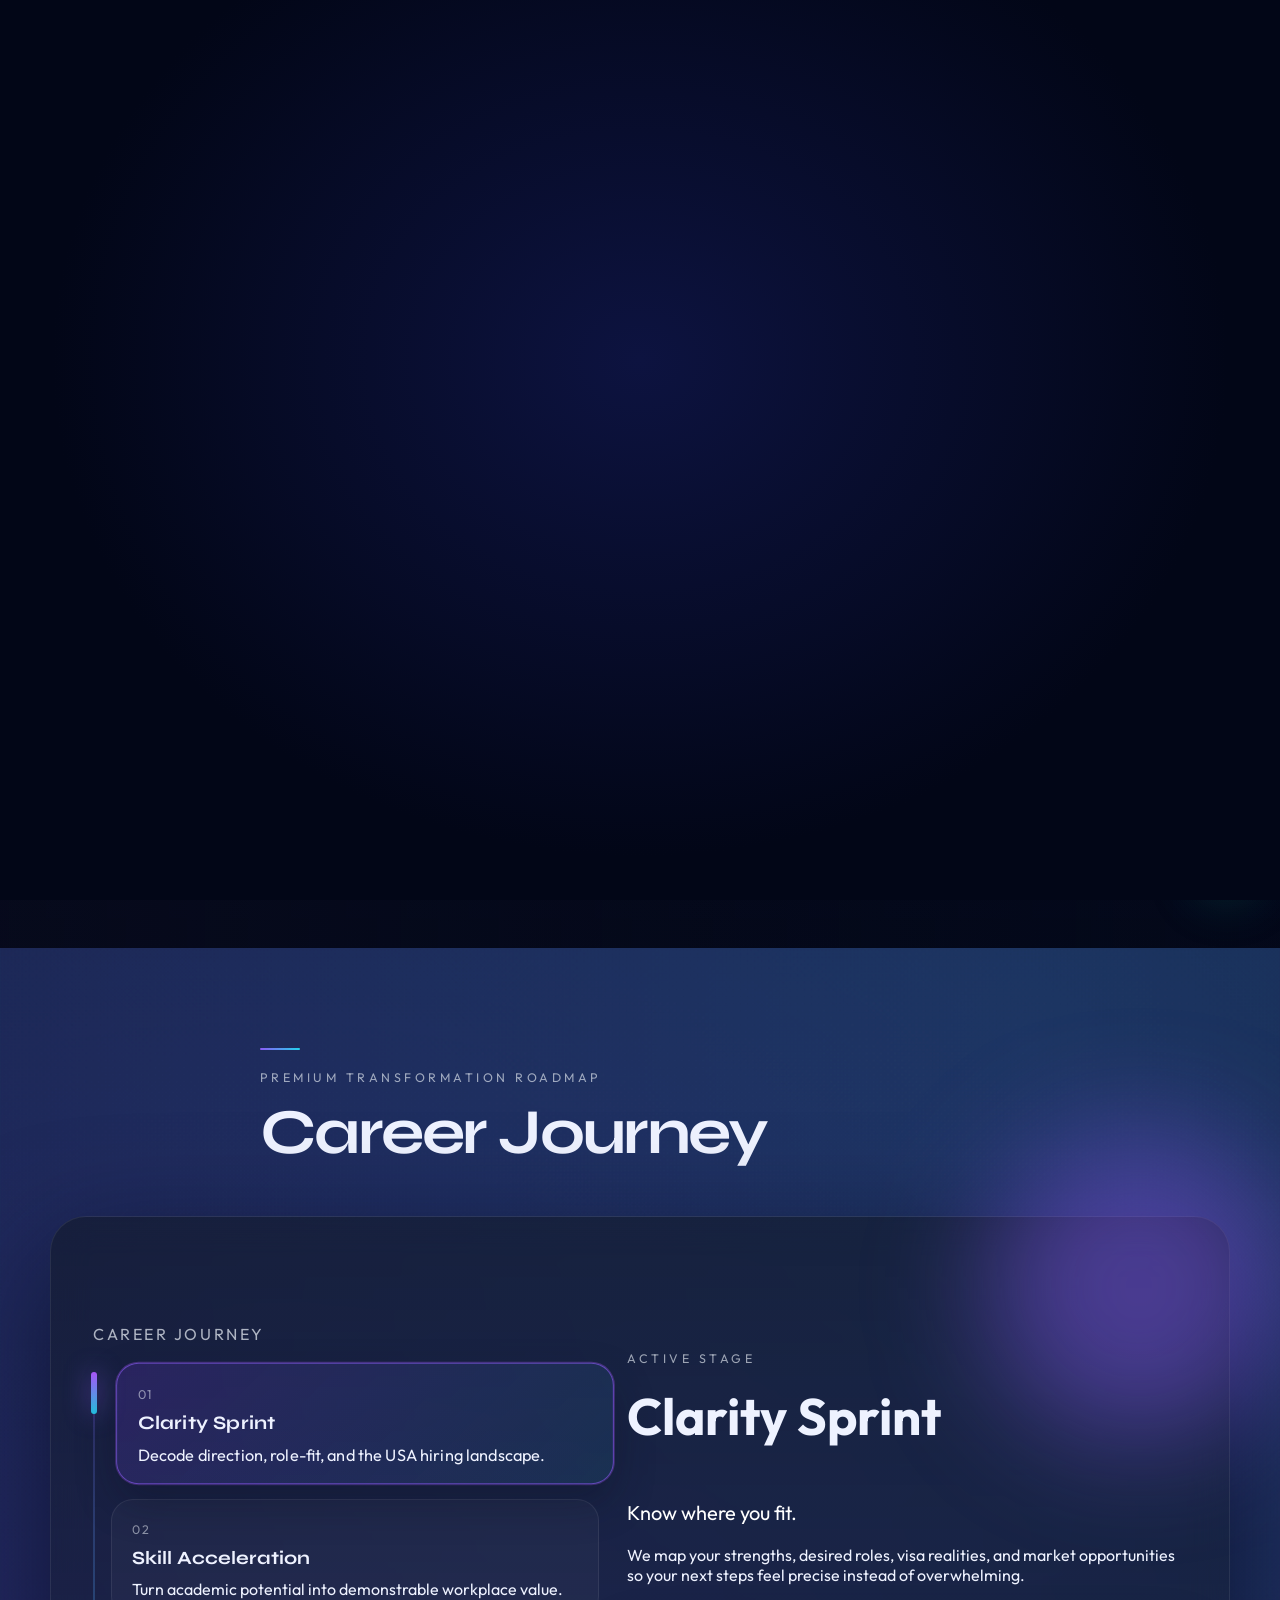
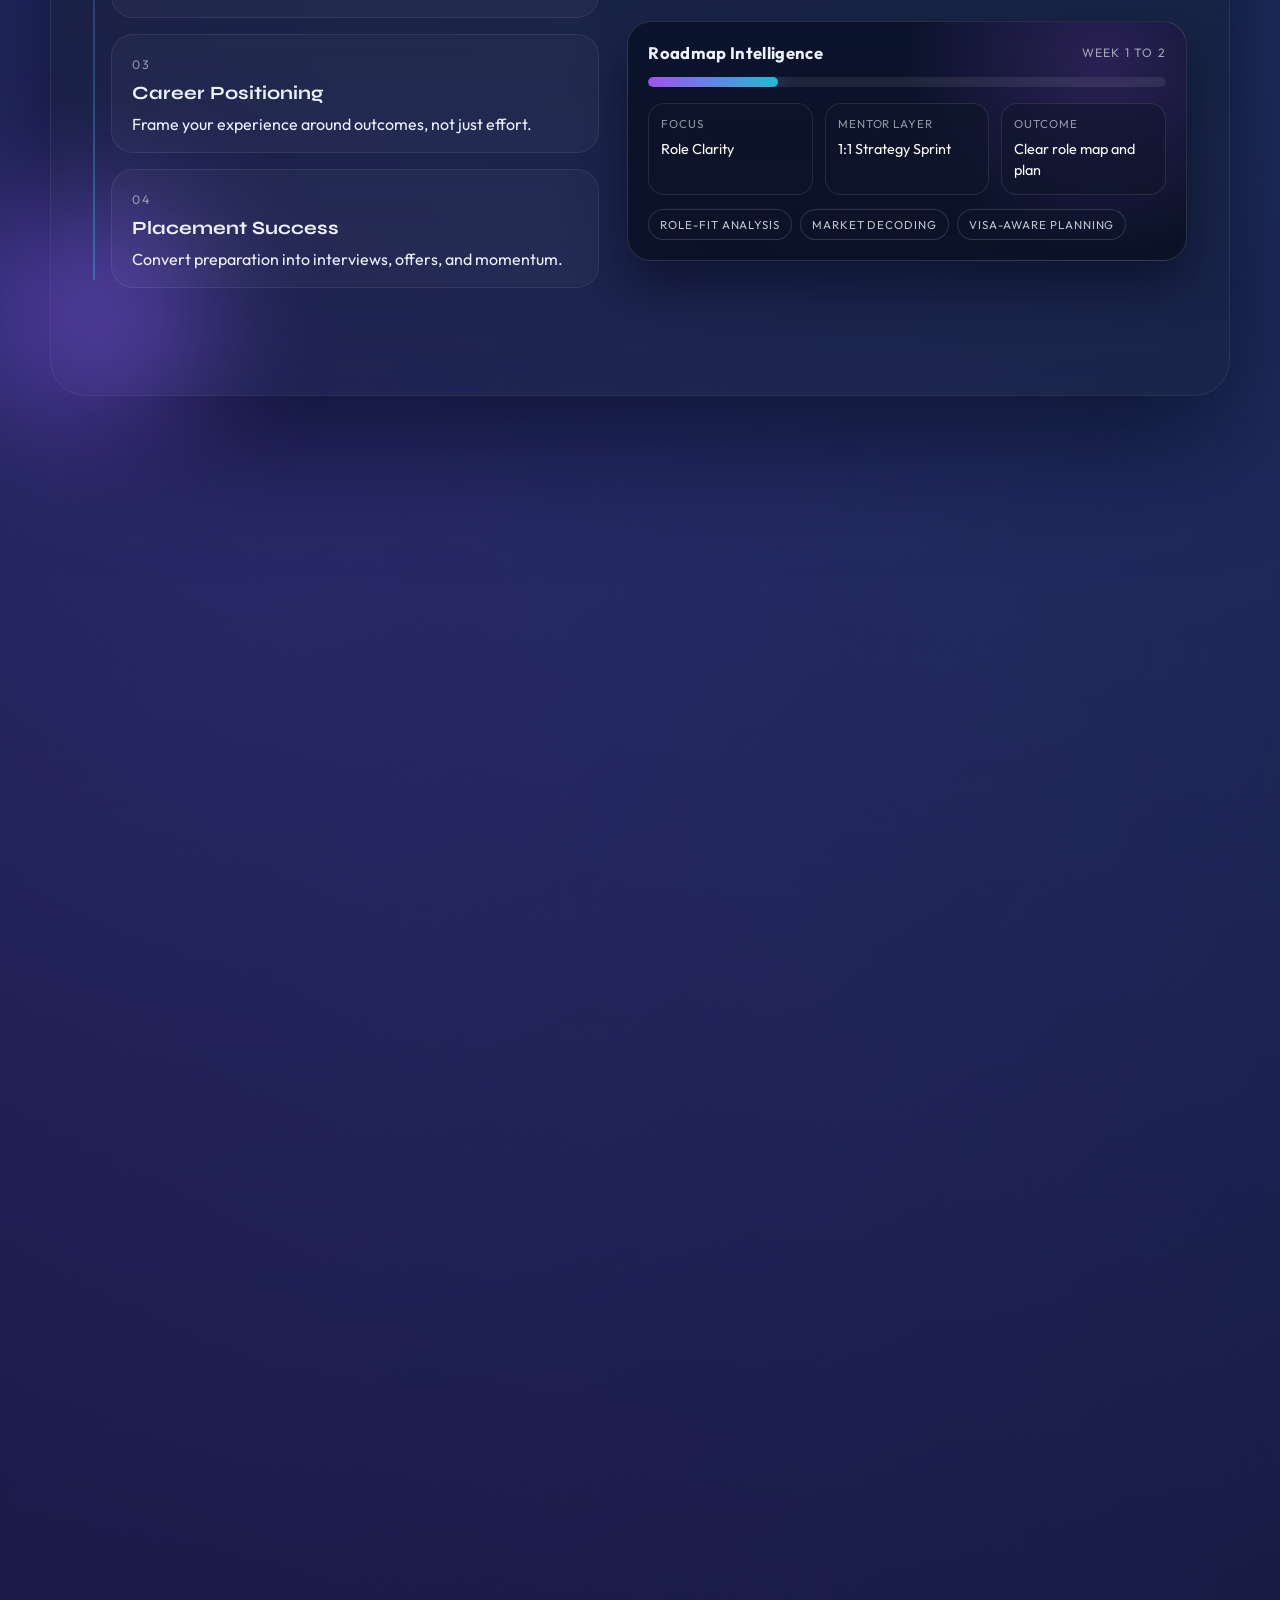
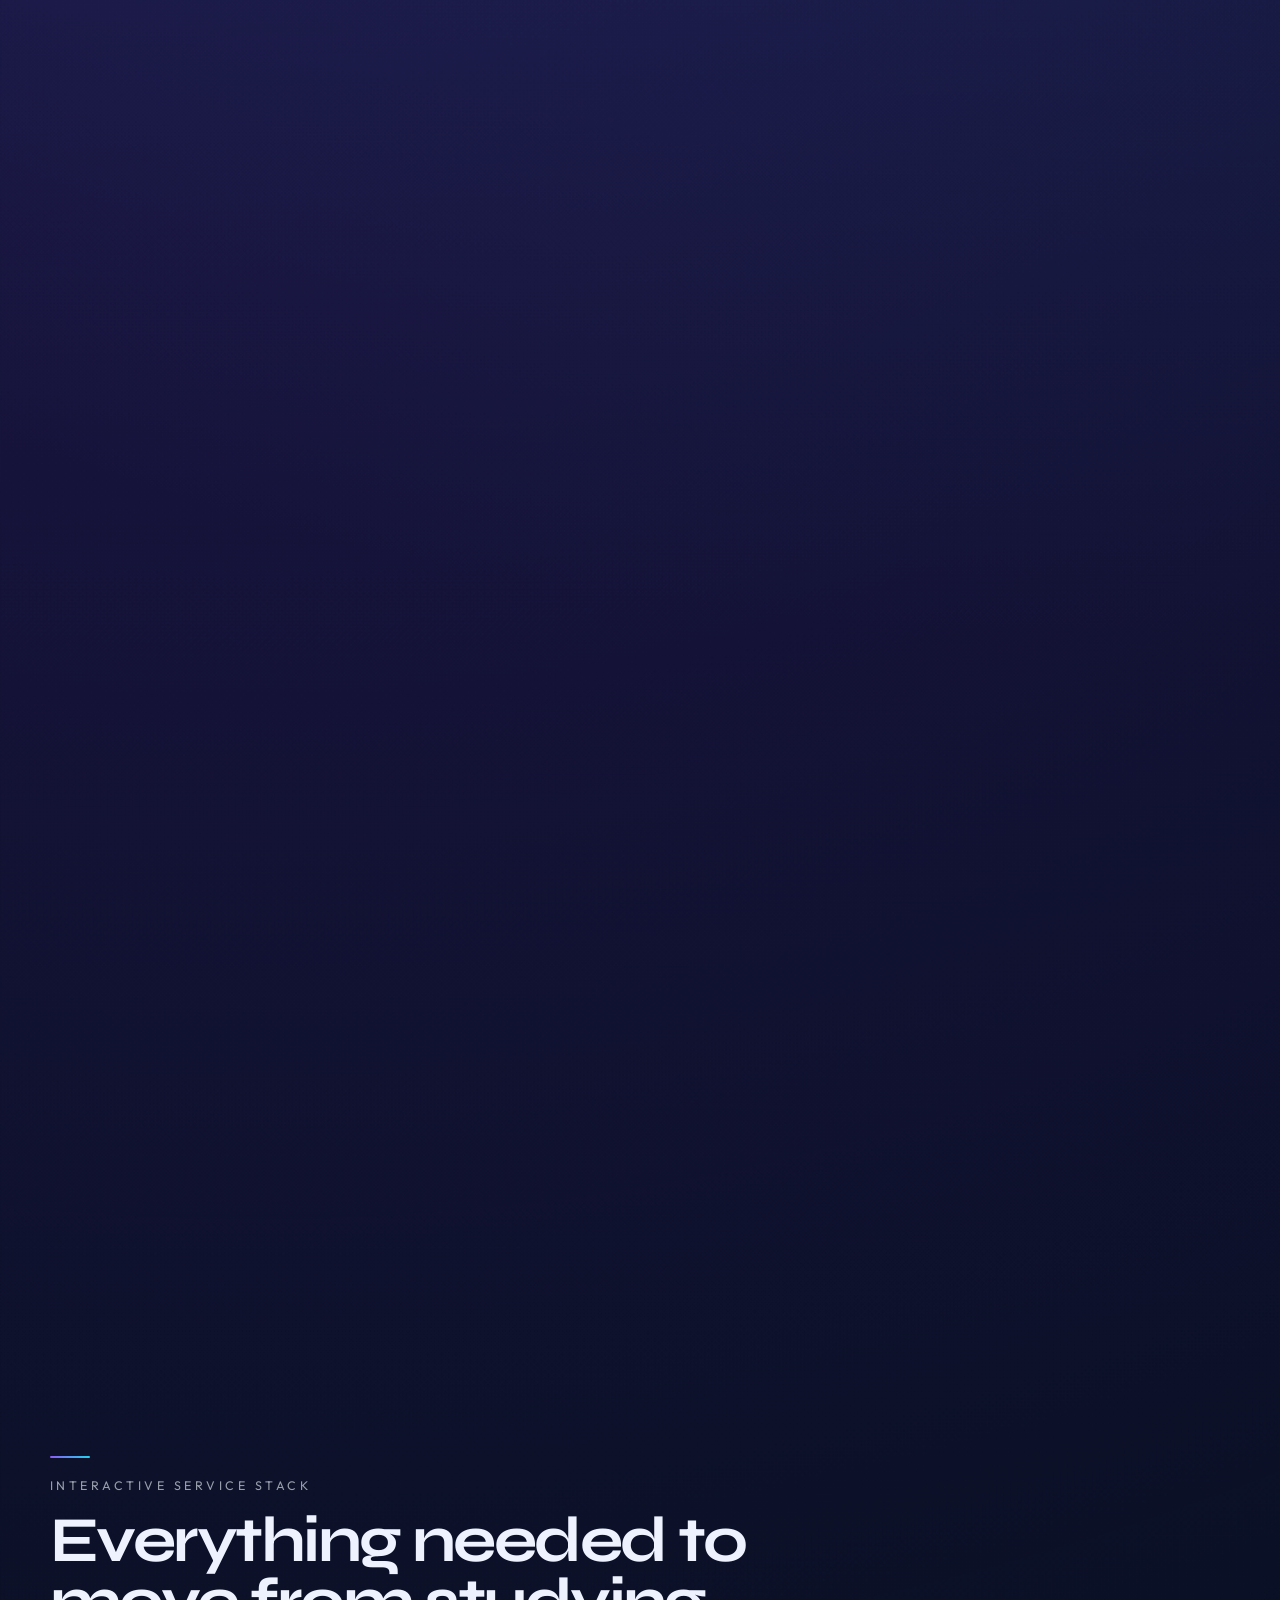
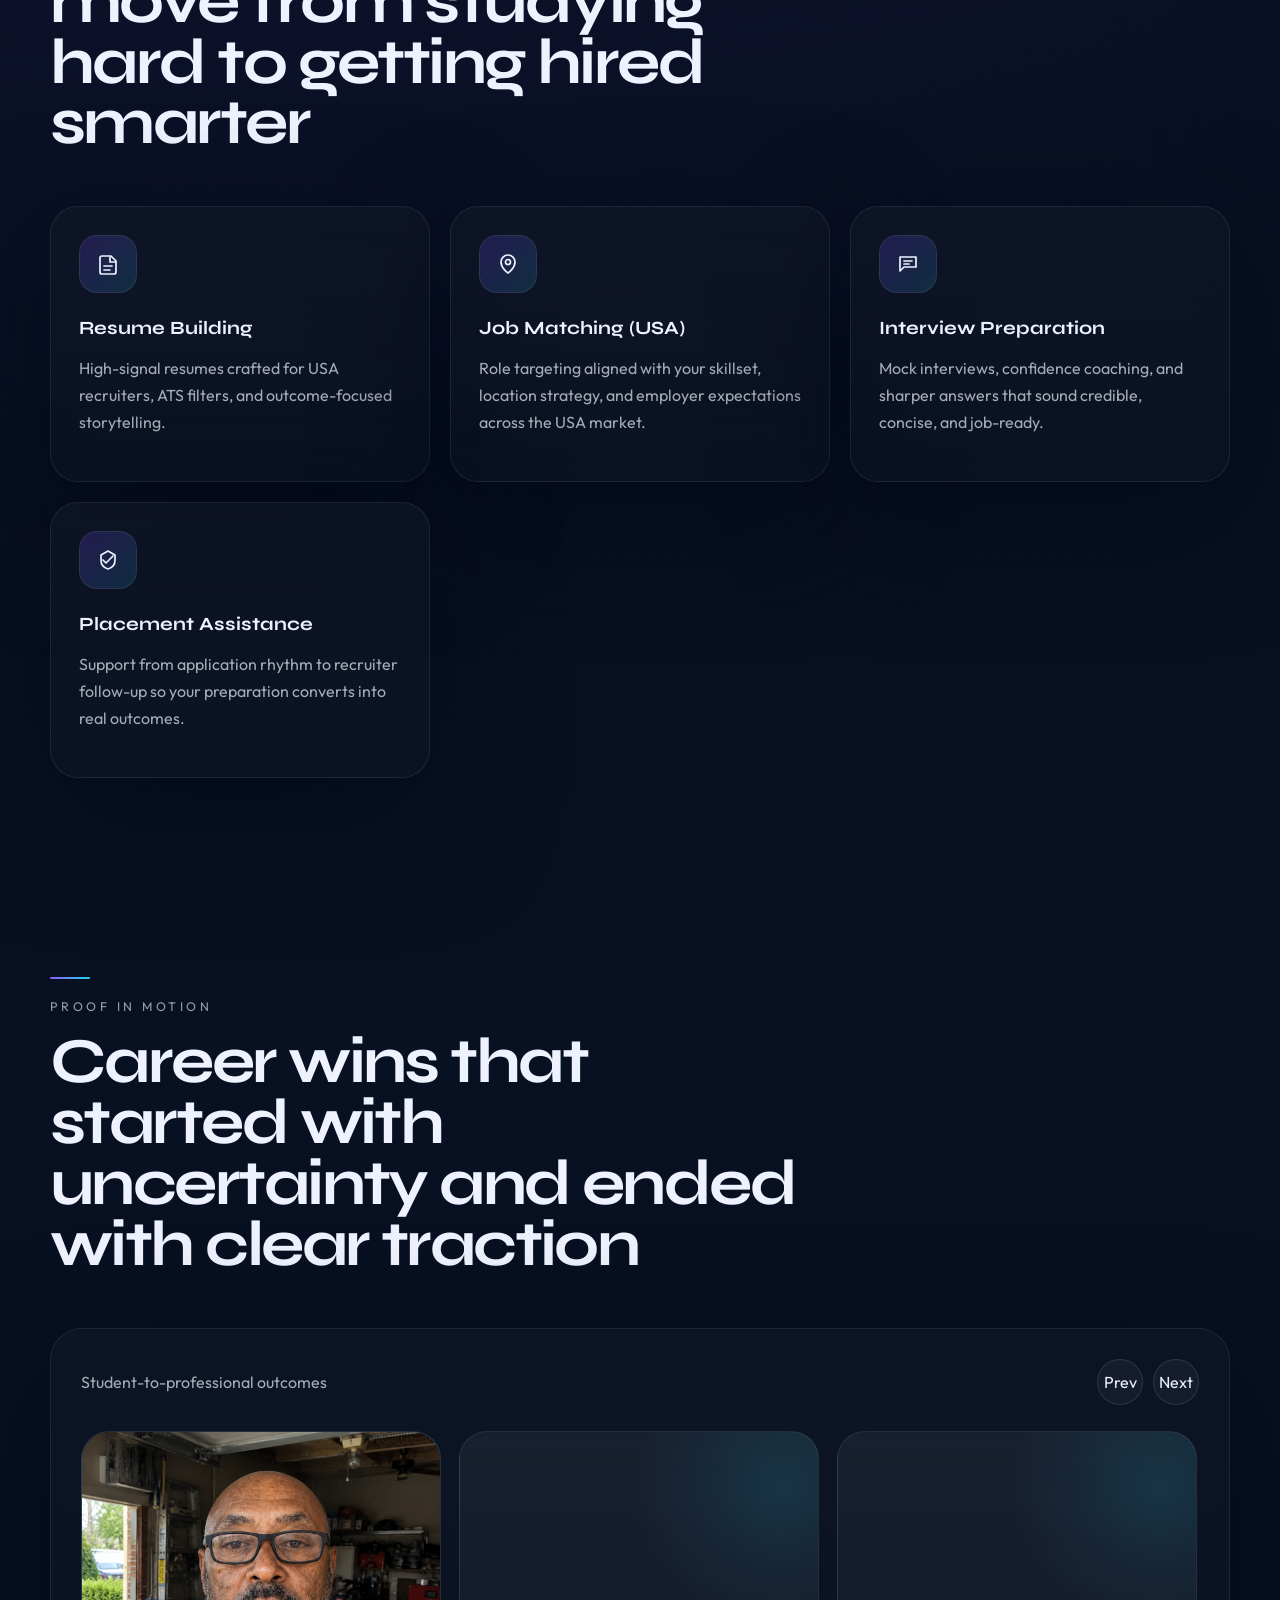
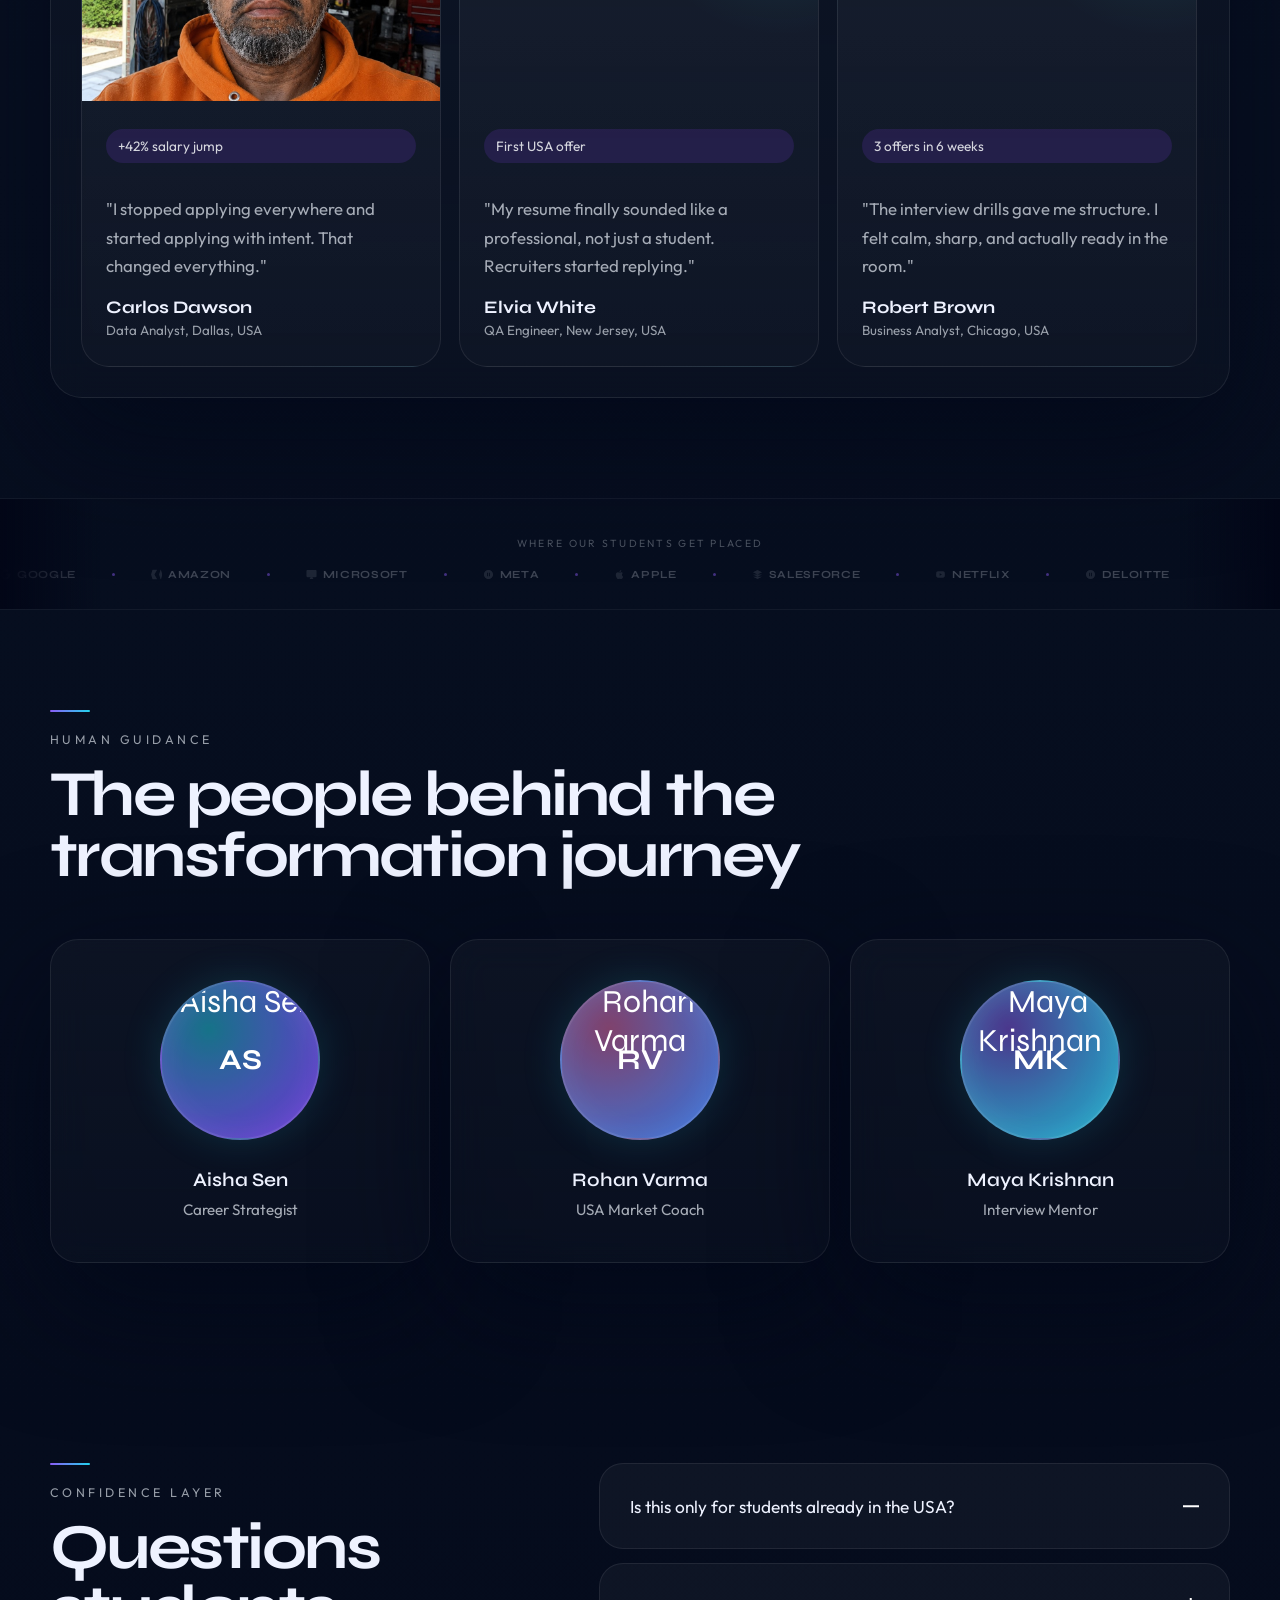
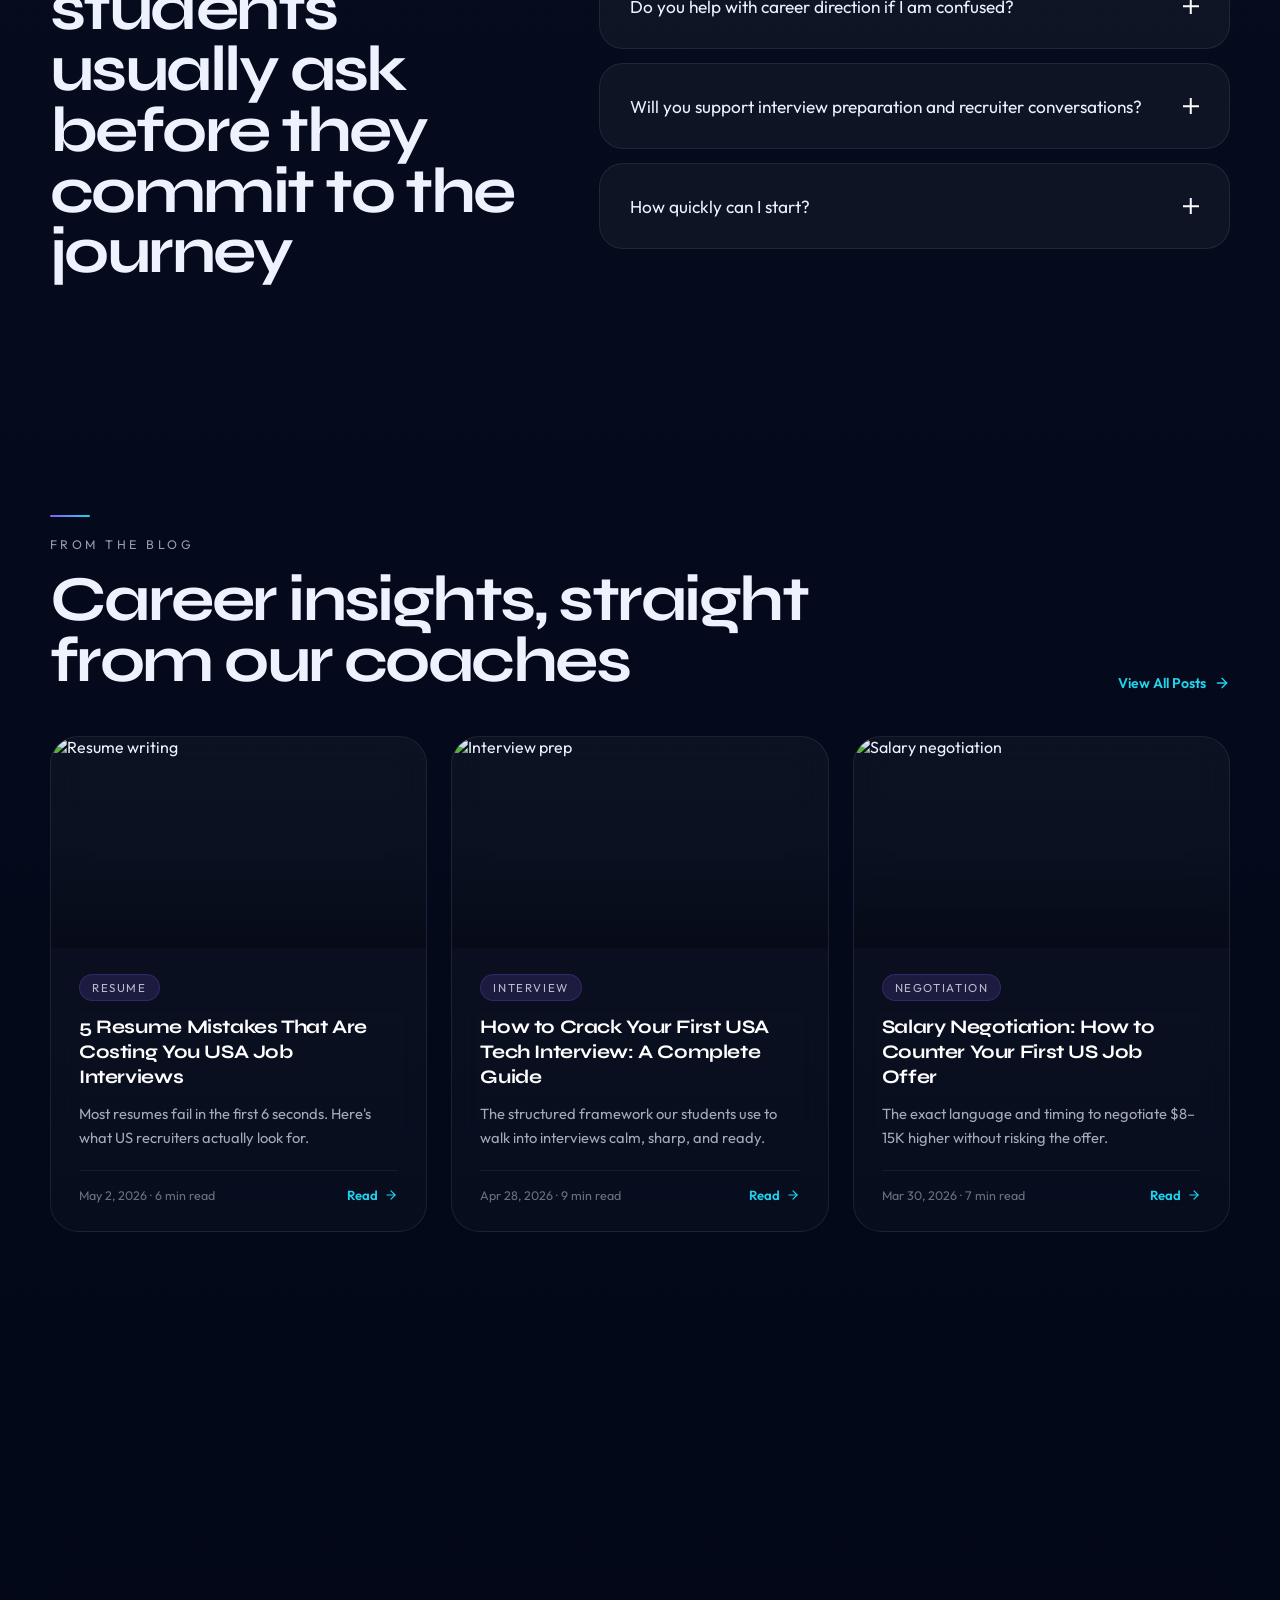
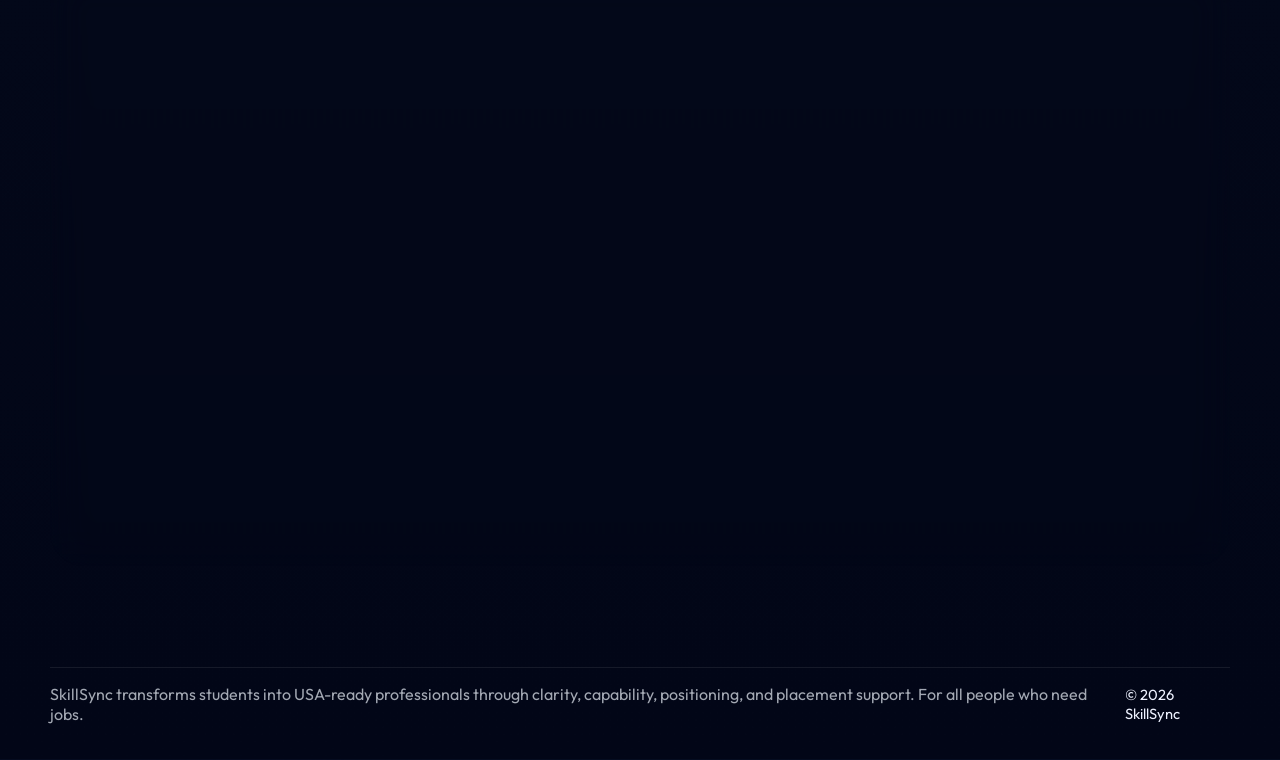
==== commit 410379a5: "feat: Update script version in HTML files and enhance blog and article heading styles for improved r" ====
--- a/index.html
+++ b/index.html
@@ -726,7 +726,7 @@
   <script defer src="https://cdn.jsdelivr.net/npm/gsap@3.12.7/dist/ScrollToPlugin.min.js"></script>
   <script defer src="https://unpkg.com/@studio-freight/lenis@1.0.42/dist/lenis.min.js"></script>
   <script defer src="https://cdnjs.cloudflare.com/ajax/libs/bodymovin/5.12.2/lottie.min.js"></script>
-  <script defer src="main.js?v=20260507d"></script>
+  <script defer src="main.js?v=20260507e"></script>
 
   <!-- Service Worker Registration -->
   <script>
--- a/style.css
+++ b/style.css
@@ -3025,7 +3025,7 @@
 }
 
 .blog-hero h1 {
-  font-size: clamp(2.4rem, 5vw, 4rem);
+  font-size: clamp(3.2rem, 7vw, 5.8rem);
 
   font-family: 'Syne', sans-serif;
 
@@ -3033,13 +3033,13 @@
 
   letter-spacing: -0.018em;
 
-  line-height: 1.14;
+  line-height: 1.02;
 
   margin: 12px 0 22px;
 
   display: inline-block;
 
-  max-width: 16ch;
+  max-width: 13ch;
 
   text-wrap: balance;
 }
@@ -3139,7 +3139,7 @@
 
 .blog-article-body h2 {
   font-family: 'Syne', sans-serif;
-  font-size: clamp(1.4rem, 2.8vw, 1.9rem) !important;
+  font-size: clamp(1.7rem, 3.4vw, 2.45rem) !important;
   font-weight: 700;
   letter-spacing: -0.02em;
   color: white;
@@ -3149,7 +3149,7 @@
 
 .blog-article-body h3 {
   font-family: 'Syne', sans-serif;
-  font-size: clamp(1.1rem, 2vw, 1.4rem);
+  font-size: clamp(1.3rem, 2.5vw, 1.8rem);
   font-weight: 700;
   color: white;
   margin: 1.6em 0 0.6em;
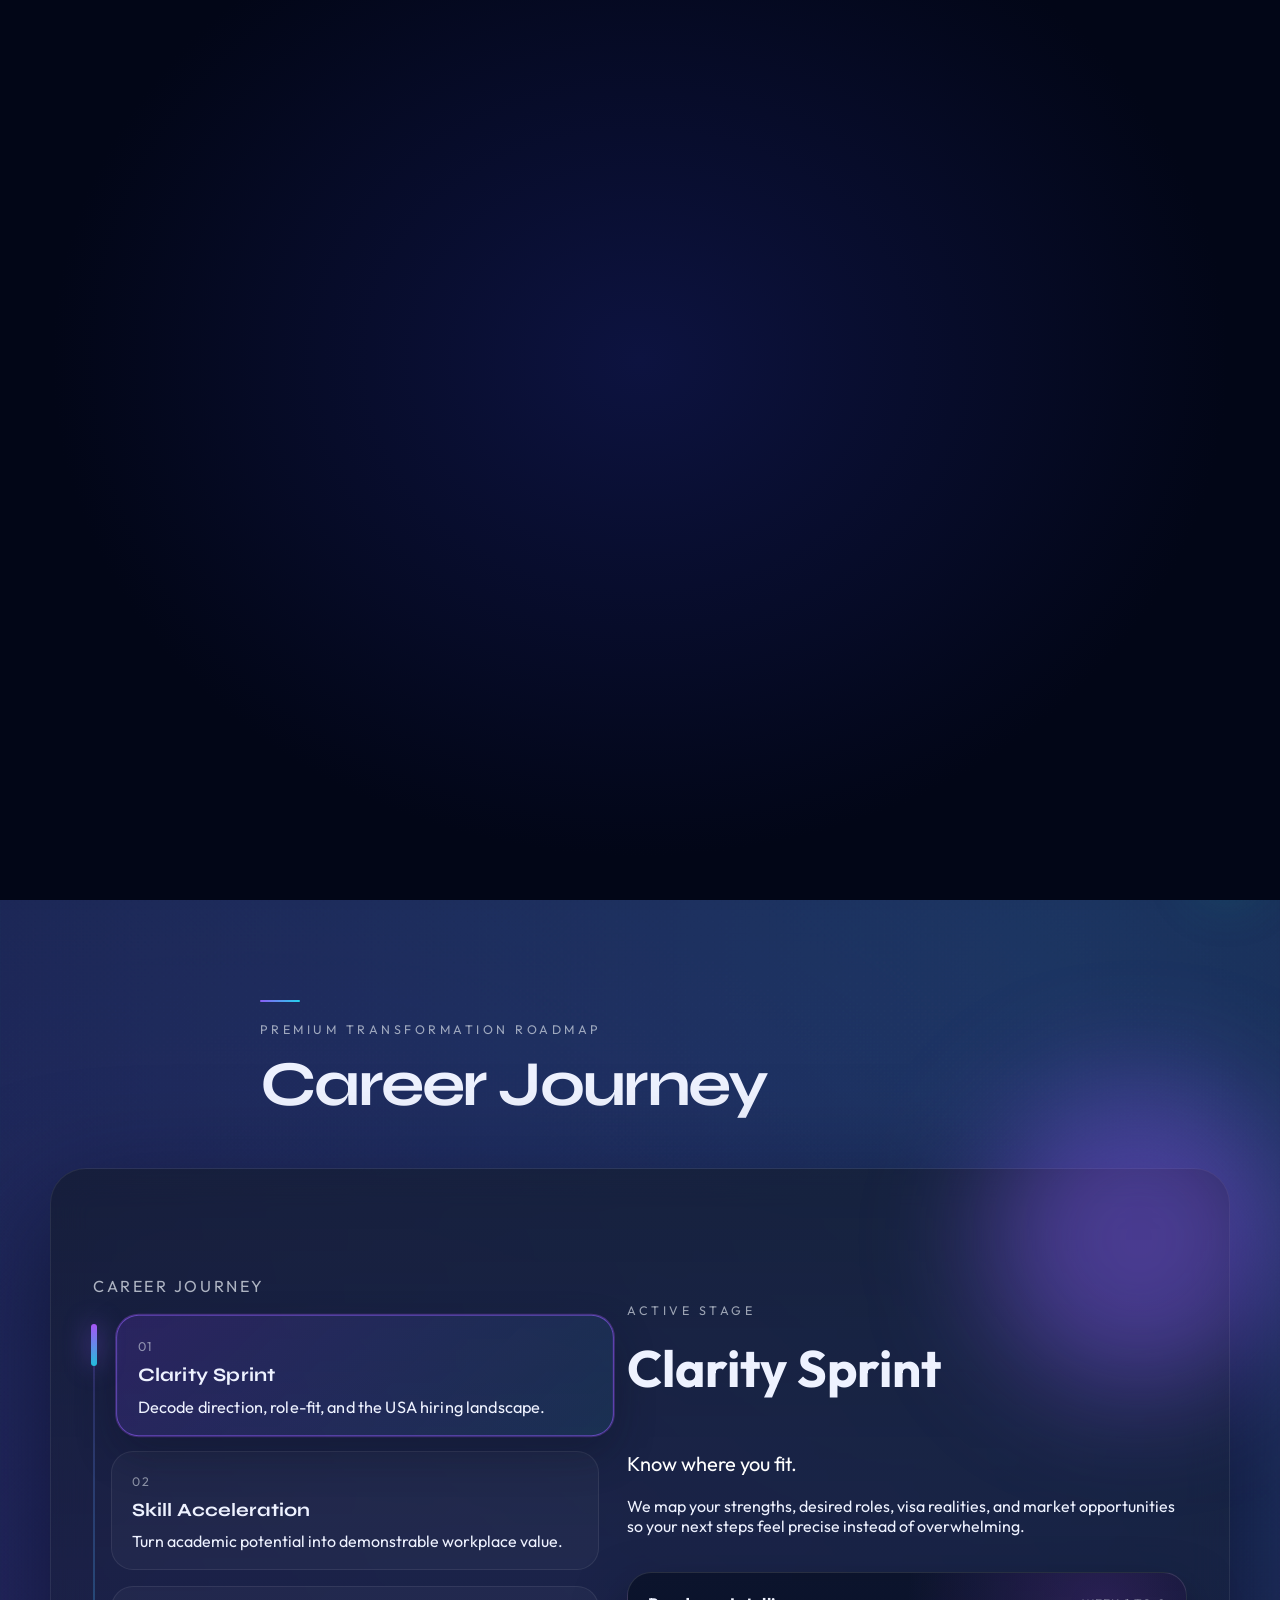
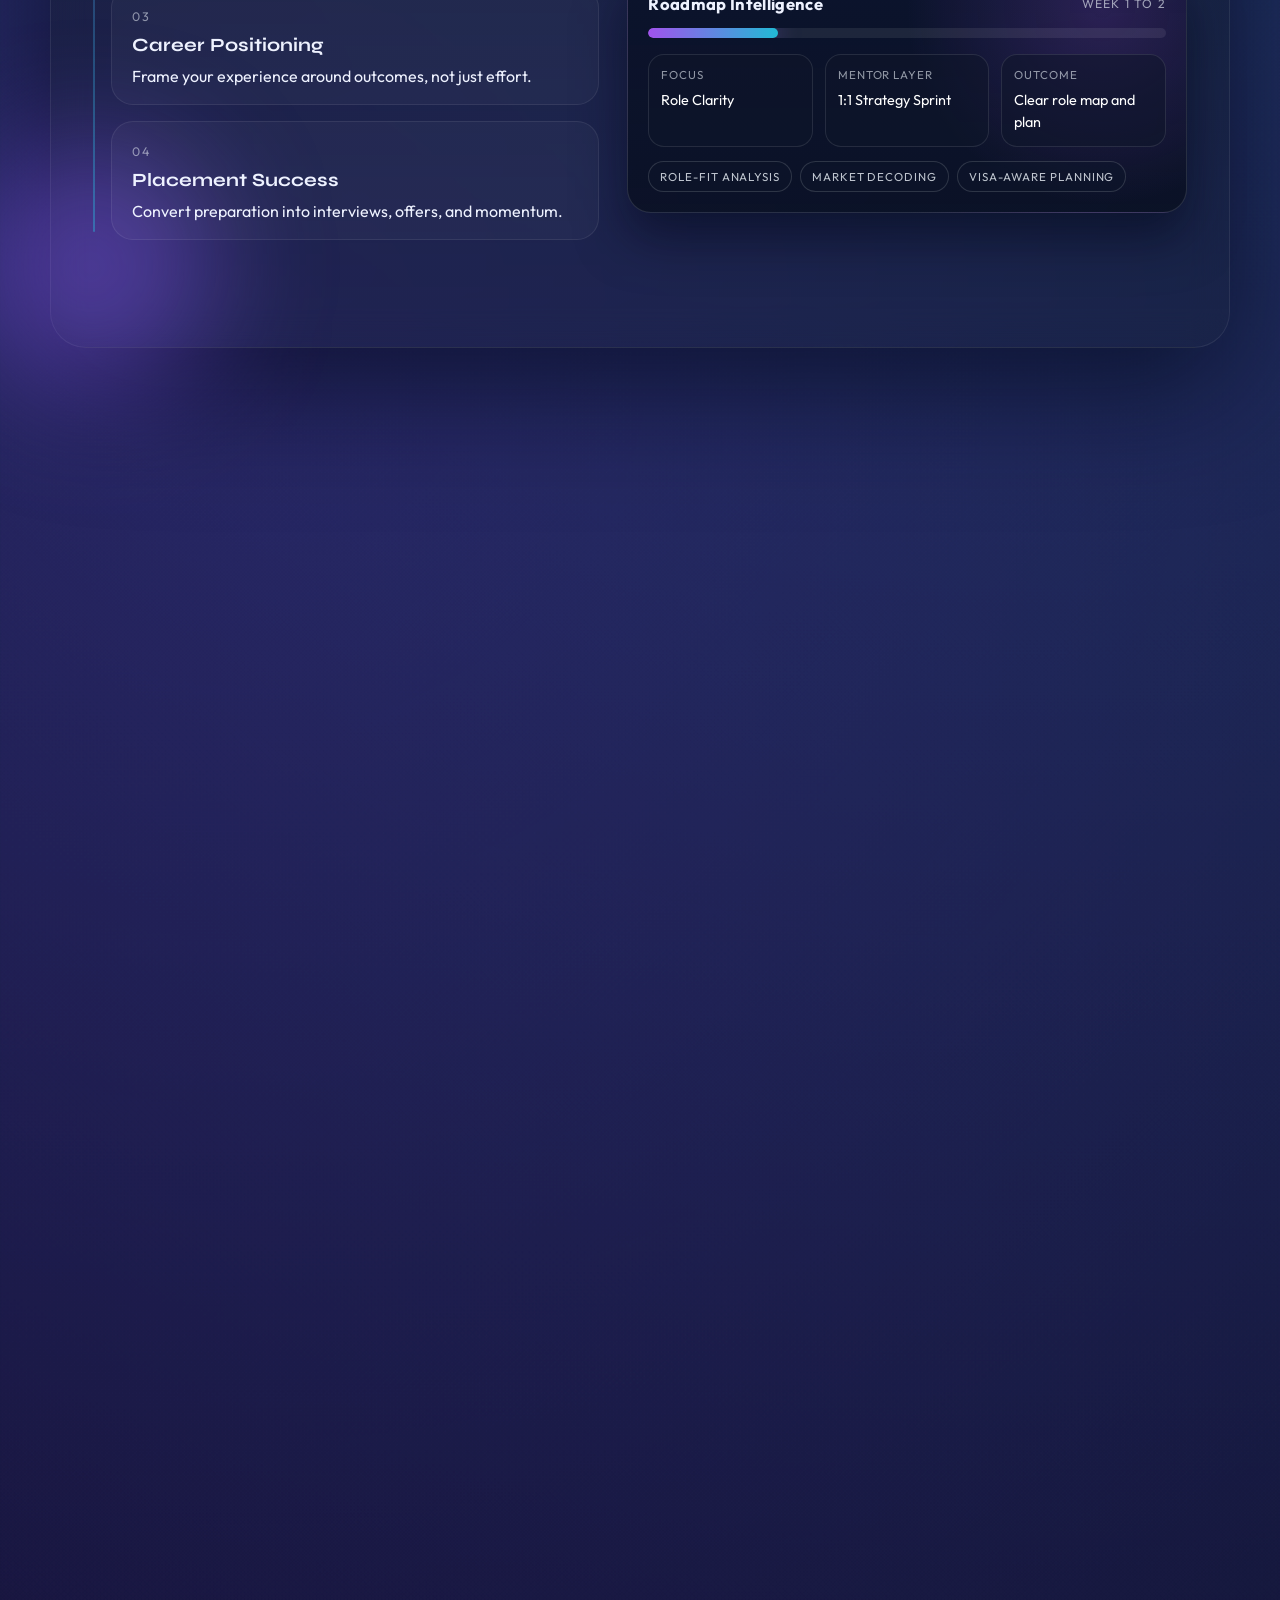
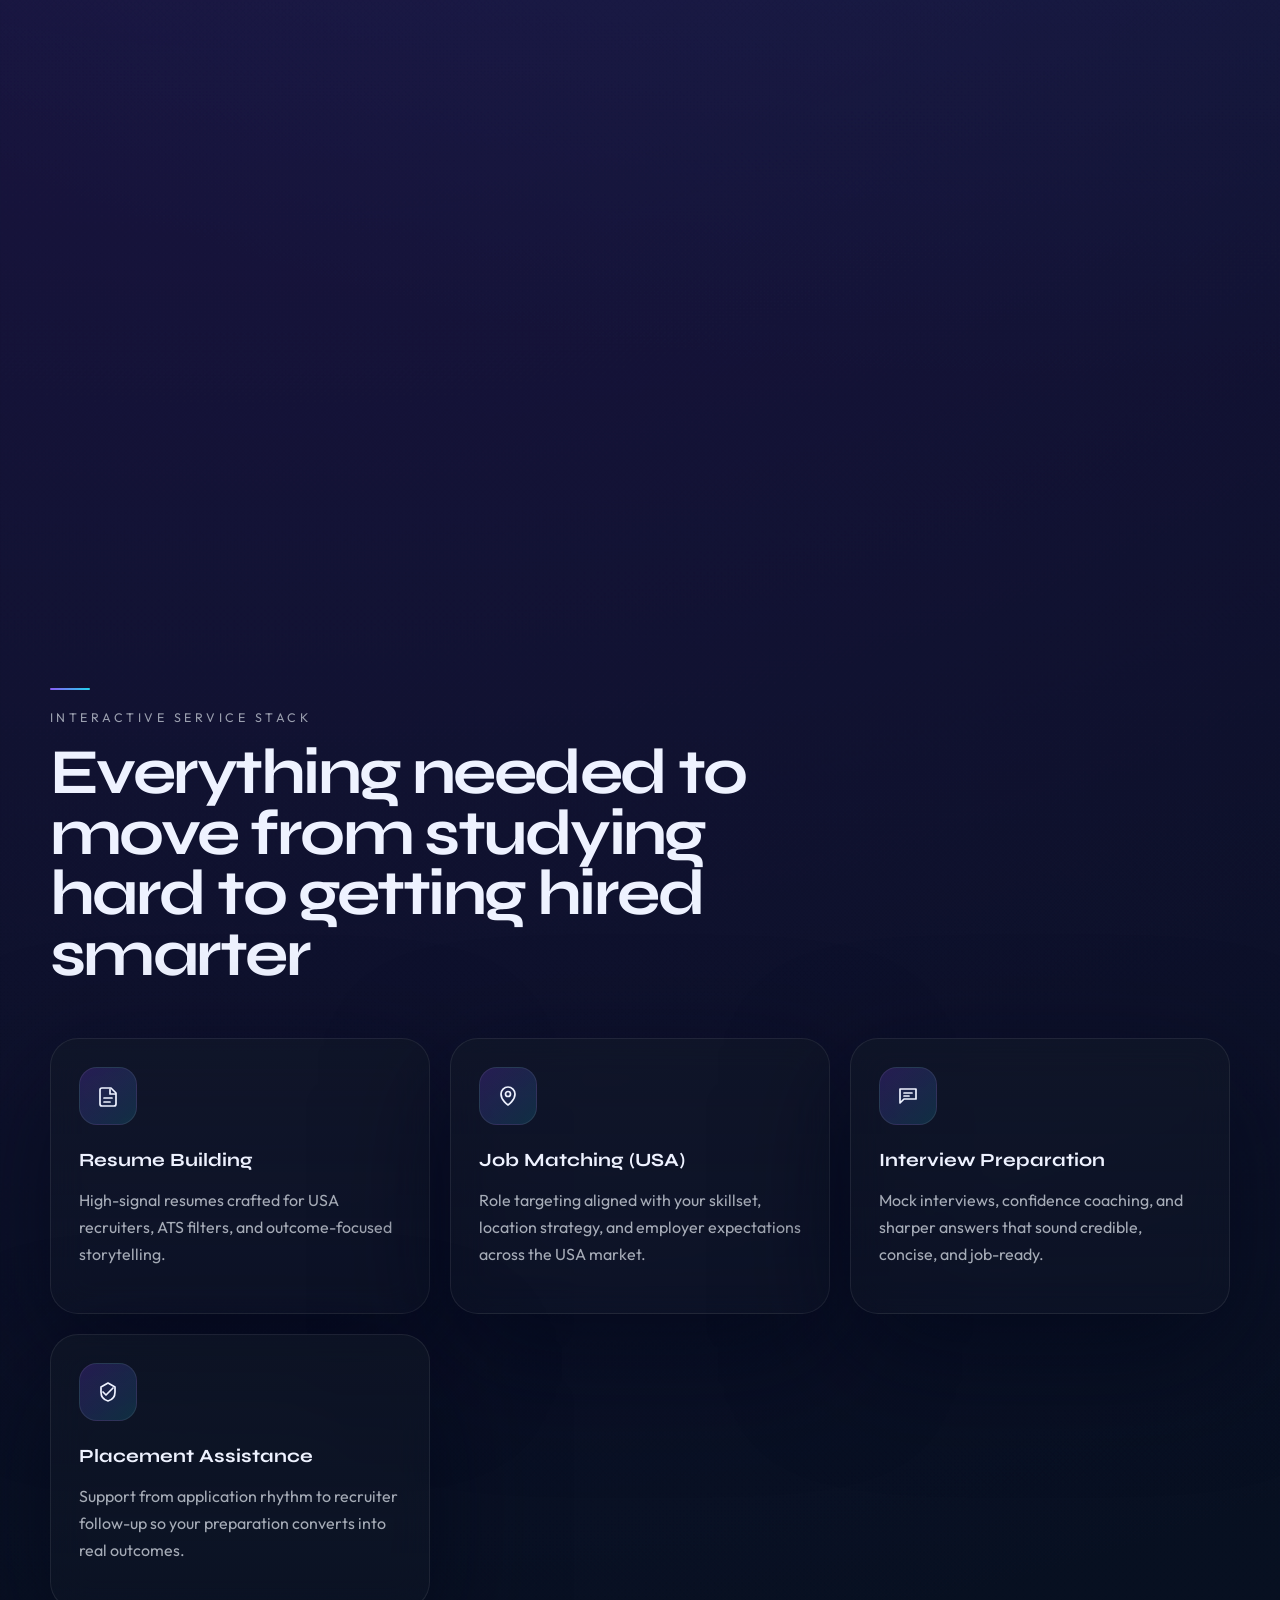
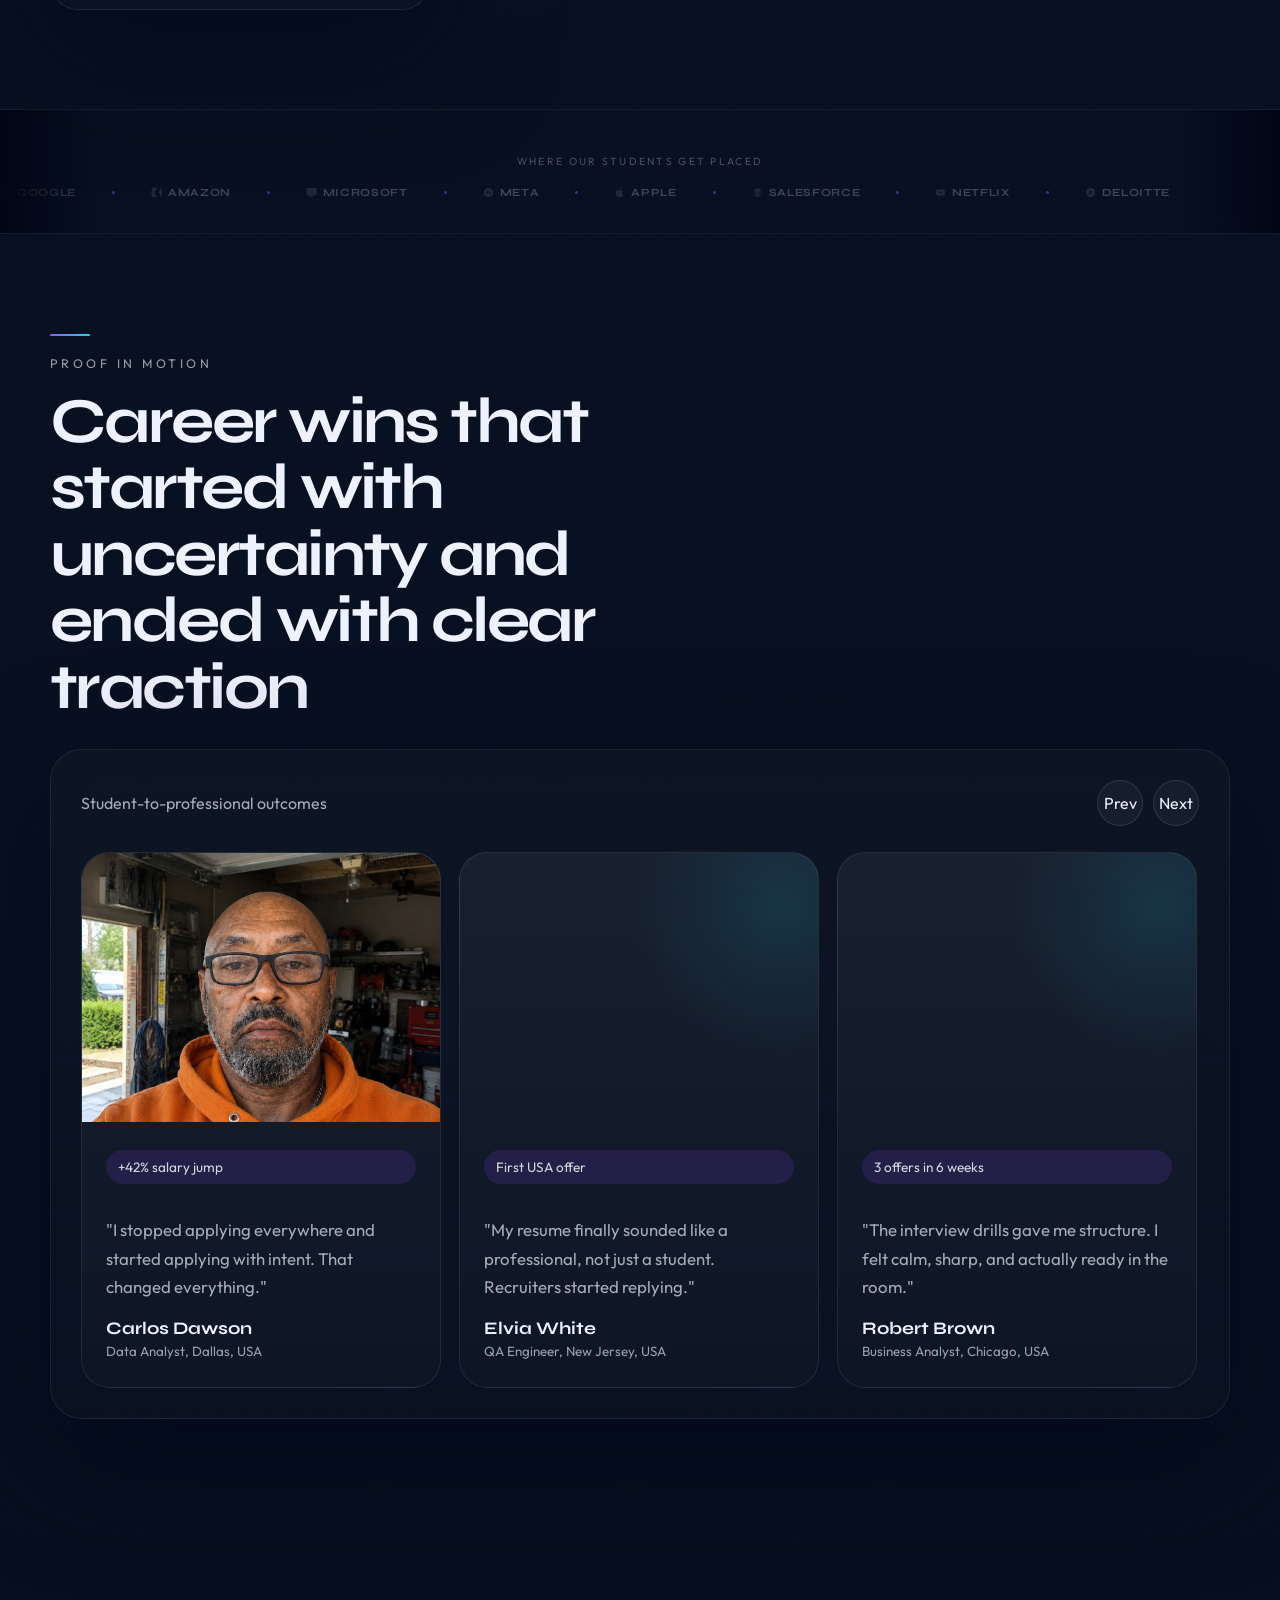
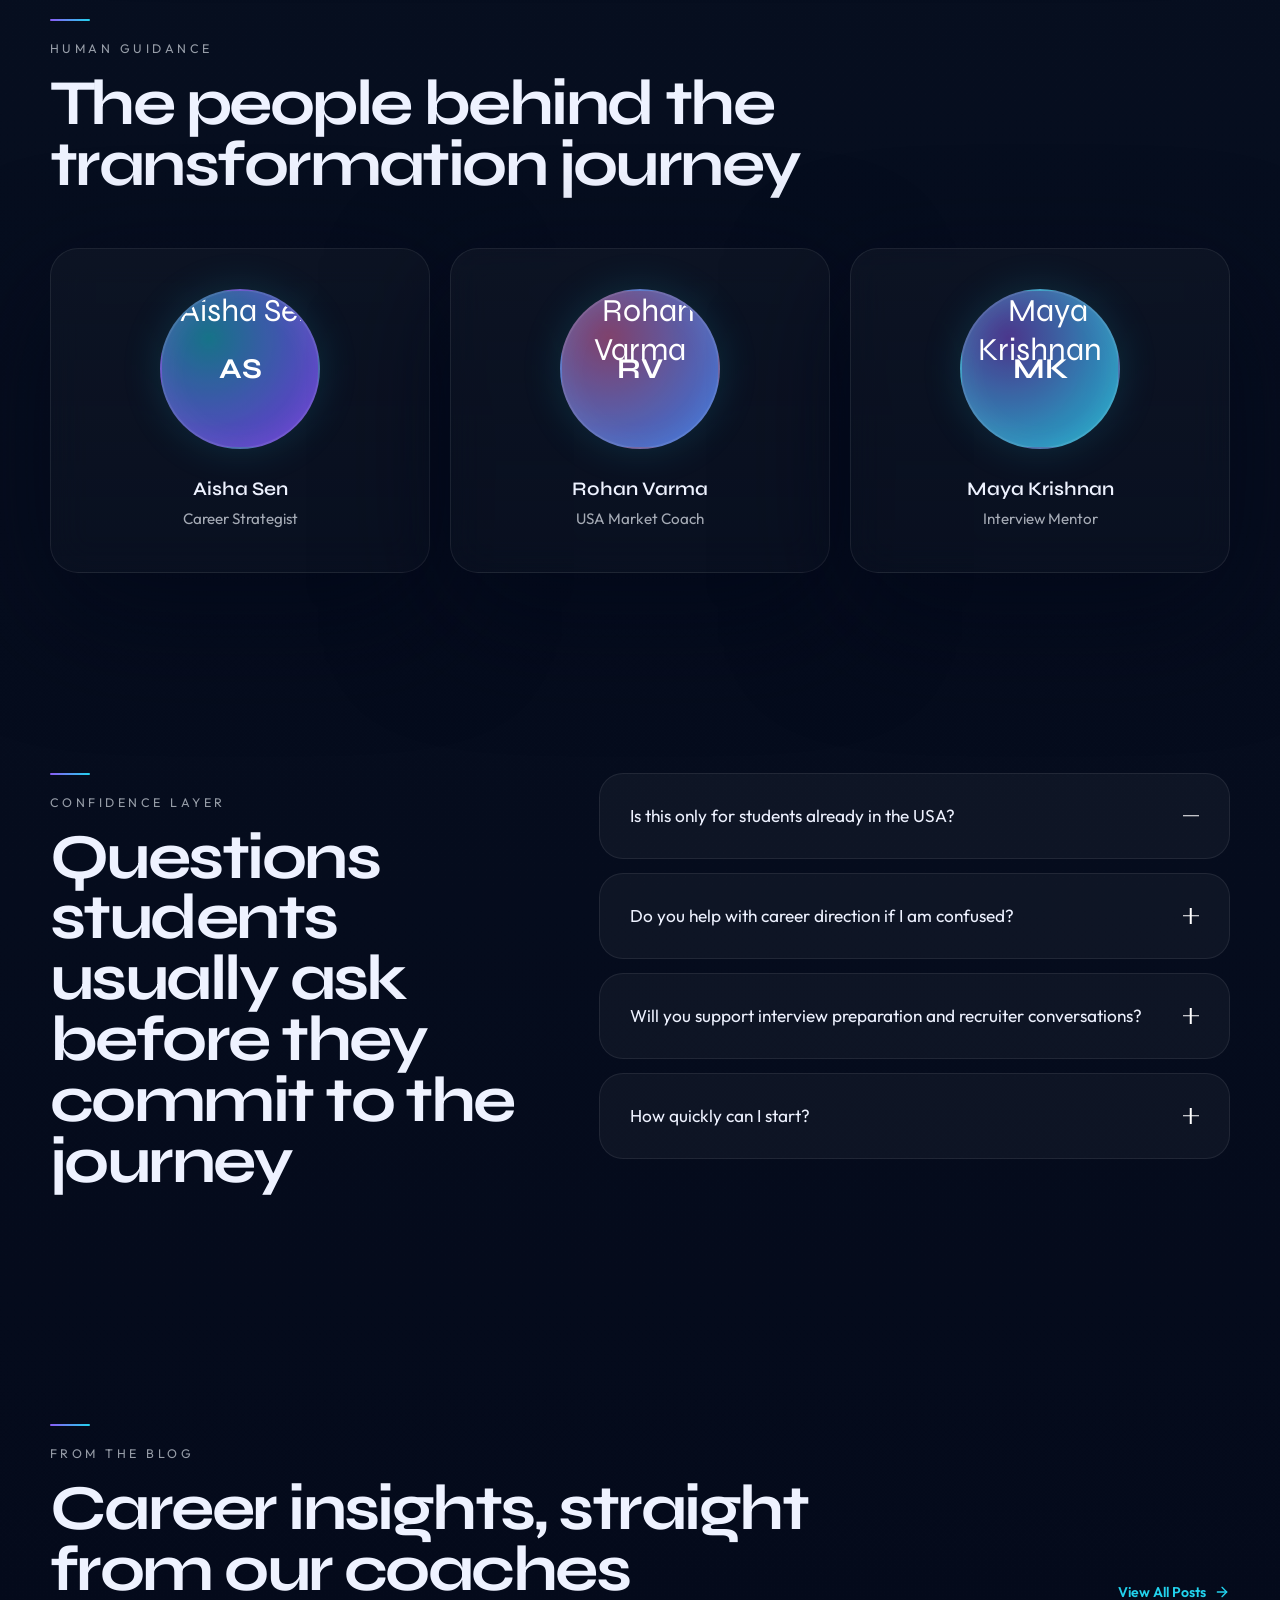
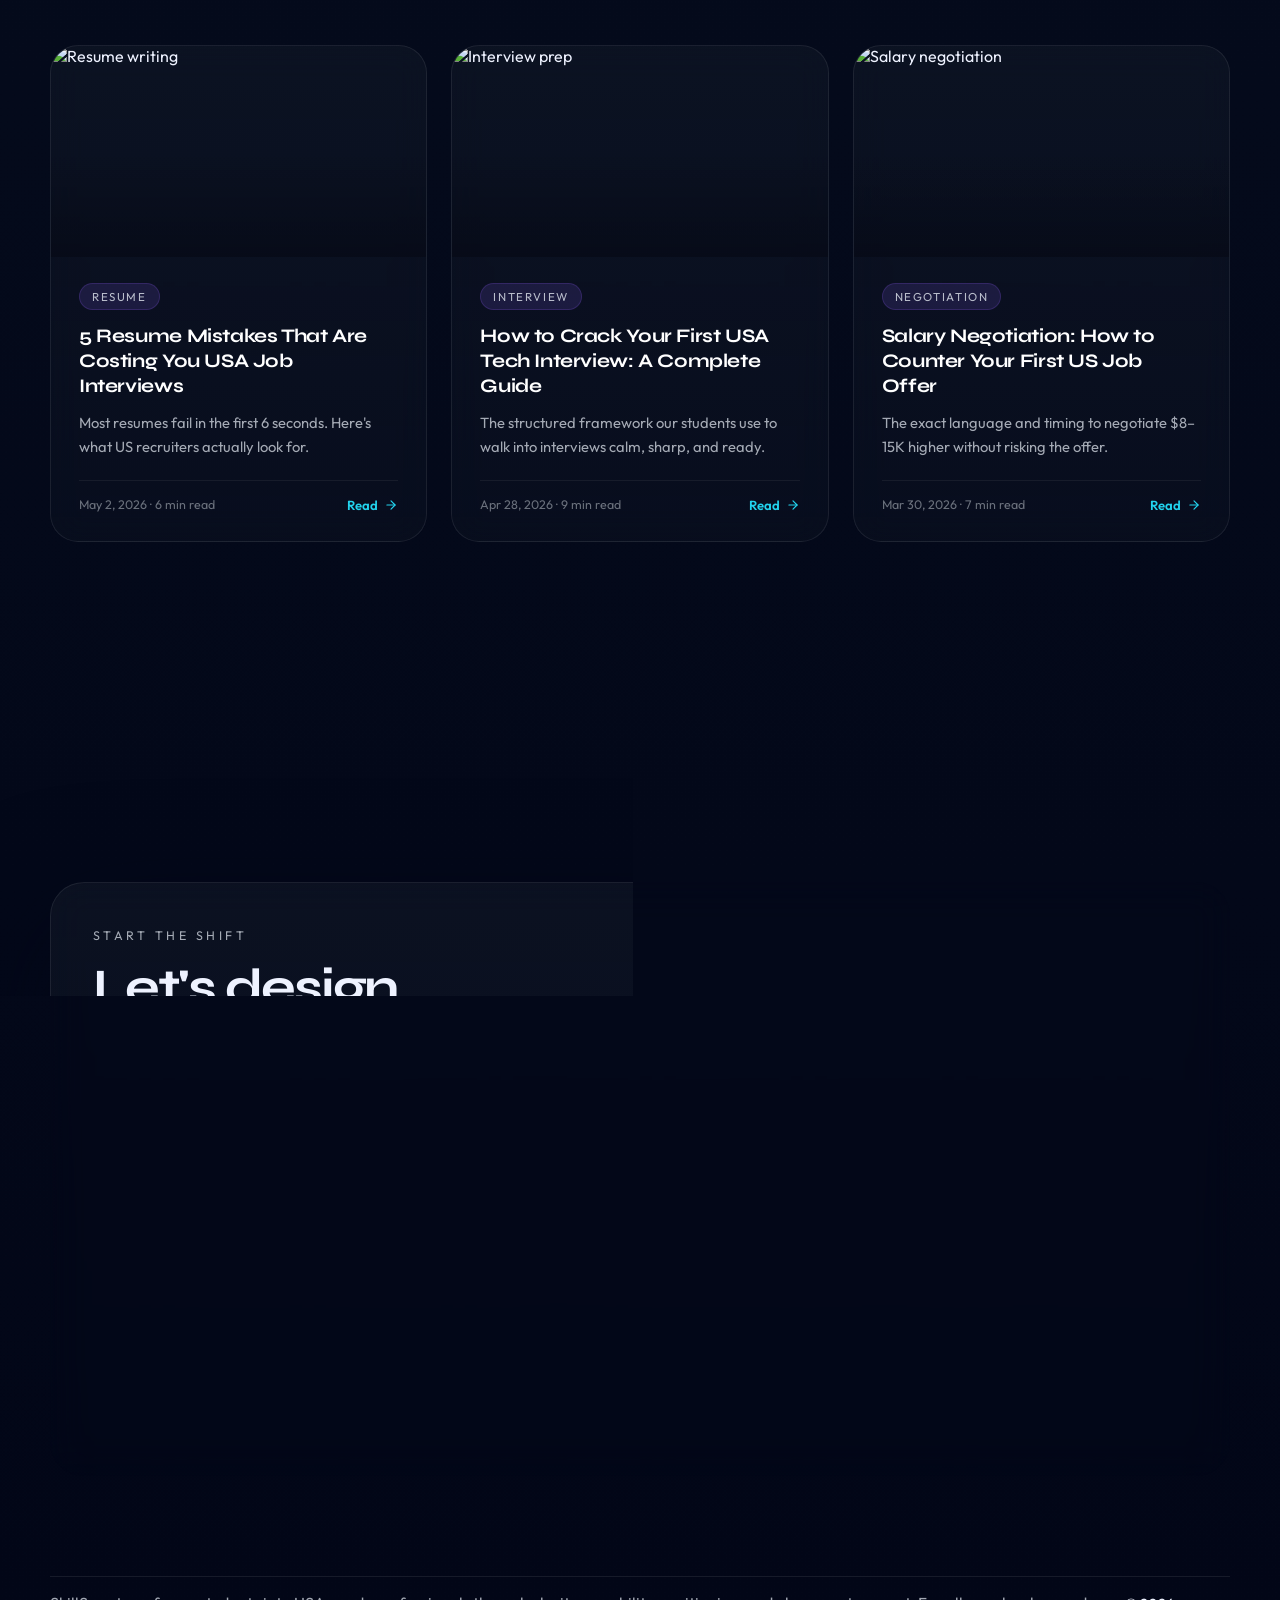
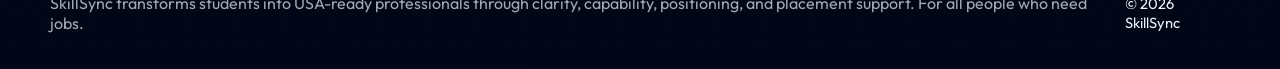
==== commit 3d357512: "Refactor code structure for improved readability and maintainability" ====
--- a/index.html
+++ b/index.html
@@ -258,11 +258,92 @@
       </div>
     </section>
 
+    <!-- COMPANY MARQUEE - Moved after services section -->
+    <div class="marquee-section" aria-label="Companies our candidates work at">
+      <p class="marquee-eyebrow">Where our students get placed</p>
+      <div class="marquee-inner" id="marquee-inner">
+        <div class="marquee-track">
+          <div class="marquee-item">
+            <svg viewBox="0 0 24 24" fill="currentColor">
+              <path
+                d="M22.56 12.25c0-.78-.07-1.53-.2-2.25H12v4.26h5.92c-.26 1.37-1.04 2.53-2.21 3.31v2.77h3.57c2.08-1.92 3.28-4.74 3.28-8.09z" />
+              <path
+                d="M12 23c2.97 0 5.46-.98 7.28-2.66l-3.57-2.77c-.98.66-2.23 1.06-3.71 1.06-2.86 0-5.29-1.93-6.16-4.53H2.18v2.84C3.99 20.53 7.7 23 12 23z" />
+              <path
+                d="M5.84 14.09c-.22-.66-.35-1.36-.35-2.09s.13-1.43.35-2.09V7.07H2.18C1.43 8.55 1 10.22 1 12s.43 3.45 1.18 4.93l2.85-2.22.81-.62z" />
+              <path
+                d="M12 5.38c1.62 0 3.06.56 4.21 1.64l3.15-3.15C17.45 2.09 14.97 1 12 1 7.7 1 3.99 3.47 2.18 7.07l3.66 2.84c.87-2.6 3.3-4.53 6.16-4.53z" />
+            </svg>
+            Google
+          </div>
+          <div class="marquee-separator"></div>
+          <div class="marquee-item">
+            <svg viewBox="0 0 24 24" fill="currentColor">
+              <path
+                d="M13.12 2.06L7.58 12l5.54 9.94c.17.3-.03.67-.36.67H3.6c-.15 0-.28-.08-.36-.2L.11 12 3.24 1.59c.08-.12.21-.2.36-.2h9.16c.33 0 .53.37.36.67zm7.56 0L17.55 12l3.13 9.94c.08.12.21.2.36.2h.6c.15 0 .28-.08.36-.2L24.89 12l-3.13-9.94C21.68 1.94 21.55 1.86 21.4 1.86h-.6c-.15 0-.28.08-.36.2z" />
+            </svg>
+            Amazon
+          </div>
+          <div class="marquee-separator"></div>
+          <div class="marquee-item">
+            <svg viewBox="0 0 24 24" fill="currentColor">
+              <path
+                d="M21 2H3c-1.1 0-2 .9-2 2v12c0 1.1.9 2 2 2h7l-2 3v1h8v-1l-2-3h7c1.1 0 2-.9 2-2V4c0-1.1-.9-2-2-2z" />
+            </svg>
+            Microsoft
+          </div>
+          <div class="marquee-separator"></div>
+          <div class="marquee-item">
+            <svg viewBox="0 0 24 24" fill="currentColor">
+              <path
+                d="M12 2C6.48 2 2 6.48 2 12s4.48 10 10 10 10-4.48 10-10S17.52 2 12 2zm-1 14H9V8h2v8zm4 0h-2V8h2v8z" />
+            </svg>
+            Meta
+          </div>
+          <div class="marquee-separator"></div>
+          <div class="marquee-item">
+            <svg viewBox="0 0 24 24" fill="currentColor">
+              <path
+                d="M18.71 19.5c-.83 1.24-1.71 2.45-3.05 2.47-1.34.03-1.77-.79-3.29-.79-1.53 0-2 .77-3.27.82-1.31.05-2.3-1.32-3.14-2.53C4.25 17 2.94 12.45 4.7 9.39c.87-1.52 2.43-2.48 4.12-2.51 1.28-.02 2.5.87 3.29.87.78 0 2.26-1.07 3.8-.91.65.03 2.47.26 3.64 1.98-.09.06-2.17 1.28-2.15 3.81.03 3.02 2.65 4.03 2.68 4.04-.03.07-.42 1.44-1.38 2.83M13 3.5c.73-.83 1.94-1.46 2.94-1.5.13 1.17-.34 2.35-1.04 3.19-.69.85-1.83 1.51-2.95 1.42-.15-1.15.41-2.35 1.05-3.11z" />
+            </svg>
+            Apple
+          </div>
+          <div class="marquee-separator"></div>
+          <div class="marquee-item">
+            <svg viewBox="0 0 24 24" fill="currentColor">
+              <path d="M12 2L2 7l10 5 10-5-10-5zM2 17l10 5 10-5M2 12l10 5 10-5" />
+            </svg>
+            Salesforce
+          </div>
+          <div class="marquee-separator"></div>
+          <div class="marquee-item">
+            <svg viewBox="0 0 24 24" fill="currentColor">
+              <path
+                d="M21.2 7.4a2.9 2.9 0 0 0-2-2.1C17.3 4.8 12 4.8 12 4.8s-5.3 0-7.2.5a2.9 2.9 0 0 0-2 2.1 30.3 30.3 0 0 0 0 9.2 2.9 2.9 0 0 0 2 2.1c1.9.5 7.2.5 7.2.5s5.3 0 7.2-.5a2.9 2.9 0 0 0 2-2.1 30.3 30.3 0 0 0 0-9.2ZM10.2 14.9V9.1l5 2.9-5 2.9Z" />
+            </svg>
+            Netflix
+          </div>
+          <div class="marquee-separator"></div>
+          <div class="marquee-item">
+            <svg viewBox="0 0 24 24" fill="currentColor">
+              <path
+                d="M12 2A10 10 0 0 0 2 12a10 10 0 0 0 10 10 10 10 0 0 0 10-10A10 10 0 0 0 12 2m-1 14H9V8h2v8m4 0h-2V8h2v8z" />
+            </svg>
+            Deloitte
+          </div>
+        </div>
+      </div>
+    </div>
+
     <section id="proof" class="testimonials section">
       <div class="container">
-        <div class="section-intro" data-reveal>
-          <p class="eyebrow">Proof In Motion</p>
-          <h2>Career wins that started with uncertainty and ended with clear traction</h2>
+        <div class="proof-header-row" data-reveal>
+          <div class="section-intro proof-intro">
+            <p class="eyebrow">Proof In Motion</p>
+            <h2>Career wins that started with uncertainty and ended with clear traction</h2>
+          </div>
+
+          <div class="proof-lottie-container" id="proof-lottie" aria-label="Career placement visualization"></div>
         </div>
 
         <div class="carousel-shell glass-panel" data-reveal>
@@ -336,7 +417,8 @@
                   loading="lazy" decoding="async">
                 <div class="testimonial-content">
                   <span class="salary-badge">Remote USA job</span>
-                  <p>"The guidance on remote work culture and communication styles made all the difference in landing my
+                  <p>"The guidance on remote work culture and communication styles made all the difference in landing
+                    my
                     role."</p>
                   <div style="margin-top: auto;">
                     <h3>Traci Cowell</h3>
@@ -347,84 +429,10 @@
             </div>
           </div>
         </div>
+      </div>
     </section>
 
-    <!-- COMPANY MARQUEE -->
-    <div class="marquee-section" aria-label="Companies our candidates work at">
-      <p class="marquee-eyebrow">Where our students get placed</p>
-      <div class="marquee-inner" id="marquee-inner">
-        <div class="marquee-track">
-          <div class="marquee-item">
-            <svg viewBox="0 0 24 24" fill="currentColor">
-              <path
-                d="M22.56 12.25c0-.78-.07-1.53-.2-2.25H12v4.26h5.92c-.26 1.37-1.04 2.53-2.21 3.31v2.77h3.57c2.08-1.92 3.28-4.74 3.28-8.09z" />
-              <path
-                d="M12 23c2.97 0 5.46-.98 7.28-2.66l-3.57-2.77c-.98.66-2.23 1.06-3.71 1.06-2.86 0-5.29-1.93-6.16-4.53H2.18v2.84C3.99 20.53 7.7 23 12 23z" />
-              <path
-                d="M5.84 14.09c-.22-.66-.35-1.36-.35-2.09s.13-1.43.35-2.09V7.07H2.18C1.43 8.55 1 10.22 1 12s.43 3.45 1.18 4.93l2.85-2.22.81-.62z" />
-              <path
-                d="M12 5.38c1.62 0 3.06.56 4.21 1.64l3.15-3.15C17.45 2.09 14.97 1 12 1 7.7 1 3.99 3.47 2.18 7.07l3.66 2.84c.87-2.6 3.3-4.53 6.16-4.53z" />
-            </svg>
-            Google
-          </div>
-          <div class="marquee-separator"></div>
-          <div class="marquee-item">
-            <svg viewBox="0 0 24 24" fill="currentColor">
-              <path
-                d="M13.12 2.06L7.58 12l5.54 9.94c.17.3-.03.67-.36.67H3.6c-.15 0-.28-.08-.36-.2L.11 12 3.24 1.59c.08-.12.21-.2.36-.2h9.16c.33 0 .53.37.36.67zm7.56 0L17.55 12l3.13 9.94c.08.12.21.2.36.2h.6c.15 0 .28-.08.36-.2L24.89 12l-3.13-9.94C21.68 1.94 21.55 1.86 21.4 1.86h-.6c-.15 0-.28.08-.36.2z" />
-            </svg>
-            Amazon
-          </div>
-          <div class="marquee-separator"></div>
-          <div class="marquee-item">
-            <svg viewBox="0 0 24 24" fill="currentColor">
-              <path
-                d="M21 2H3c-1.1 0-2 .9-2 2v12c0 1.1.9 2 2 2h7l-2 3v1h8v-1l-2-3h7c1.1 0 2-.9 2-2V4c0-1.1-.9-2-2-2z" />
-            </svg>
-            Microsoft
-          </div>
-          <div class="marquee-separator"></div>
-          <div class="marquee-item">
-            <svg viewBox="0 0 24 24" fill="currentColor">
-              <path
-                d="M12 2C6.48 2 2 6.48 2 12s4.48 10 10 10 10-4.48 10-10S17.52 2 12 2zm-1 14H9V8h2v8zm4 0h-2V8h2v8z" />
-            </svg>
-            Meta
-          </div>
-          <div class="marquee-separator"></div>
-          <div class="marquee-item">
-            <svg viewBox="0 0 24 24" fill="currentColor">
-              <path
-                d="M18.71 19.5c-.83 1.24-1.71 2.45-3.05 2.47-1.34.03-1.77-.79-3.29-.79-1.53 0-2 .77-3.27.82-1.31.05-2.3-1.32-3.14-2.53C4.25 17 2.94 12.45 4.7 9.39c.87-1.52 2.43-2.48 4.12-2.51 1.28-.02 2.5.87 3.29.87.78 0 2.26-1.07 3.8-.91.65.03 2.47.26 3.64 1.98-.09.06-2.17 1.28-2.15 3.81.03 3.02 2.65 4.03 2.68 4.04-.03.07-.42 1.44-1.38 2.83M13 3.5c.73-.83 1.94-1.46 2.94-1.5.13 1.17-.34 2.35-1.04 3.19-.69.85-1.83 1.51-2.95 1.42-.15-1.15.41-2.35 1.05-3.11z" />
-            </svg>
-            Apple
-          </div>
-          <div class="marquee-separator"></div>
-          <div class="marquee-item">
-            <svg viewBox="0 0 24 24" fill="currentColor">
-              <path d="M12 2L2 7l10 5 10-5-10-5zM2 17l10 5 10-5M2 12l10 5 10-5" />
-            </svg>
-            Salesforce
-          </div>
-          <div class="marquee-separator"></div>
-          <div class="marquee-item">
-            <svg viewBox="0 0 24 24" fill="currentColor">
-              <path
-                d="M21.2 7.4a2.9 2.9 0 0 0-2-2.1C17.3 4.8 12 4.8 12 4.8s-5.3 0-7.2.5a2.9 2.9 0 0 0-2 2.1 30.3 30.3 0 0 0 0 9.2 2.9 2.9 0 0 0 2 2.1c1.9.5 7.2.5 7.2.5s5.3 0 7.2-.5a2.9 2.9 0 0 0 2-2.1 30.3 30.3 0 0 0 0-9.2ZM10.2 14.9V9.1l5 2.9-5 2.9Z" />
-            </svg>
-            Netflix
-          </div>
-          <div class="marquee-separator"></div>
-          <div class="marquee-item">
-            <svg viewBox="0 0 24 24" fill="currentColor">
-              <path
-                d="M12 2A10 10 0 0 0 2 12a10 10 0 0 0 10 10 10 10 0 0 0 10-10A10 10 0 0 0 12 2m-1 14H9V8h2v8m4 0h-2V8h2v8z" />
-            </svg>
-            Deloitte
-          </div>
-        </div>
-      </div>
-    </div>
+
 
     <section id="team" class="team section">
       <div class="container">
@@ -726,7 +734,7 @@
   <script defer src="https://cdn.jsdelivr.net/npm/gsap@3.12.7/dist/ScrollToPlugin.min.js"></script>
   <script defer src="https://unpkg.com/@studio-freight/lenis@1.0.42/dist/lenis.min.js"></script>
   <script defer src="https://cdnjs.cloudflare.com/ajax/libs/bodymovin/5.12.2/lottie.min.js"></script>
-  <script defer src="main.js?v=20260507e"></script>
+  <script defer src="main.js?v=20260508p"></script>
 
   <!-- Service Worker Registration -->
   <script>
--- a/style.css
+++ b/style.css
@@ -594,10 +594,11 @@
 .brand img {
   display: block;
   width: auto;
-  height: 38px;
-  max-width: 210px;
+  height: 44px;
+  max-width: 236px;
   object-fit: contain;
-  opacity: 0.96;
+  opacity: 1;
+  filter: drop-shadow(0 0 12px rgba(255, 255, 255, 0.12));
 }
 
 .site-nav {
@@ -708,20 +709,20 @@
   align-items: start;
   justify-items: start;
   gap: 32px;
-  padding-left: clamp(0px, 3.5vw, 44px);
+  padding-left: 0;
 }
 
 .hero-copy {
-  max-width: 520px;
+  max-width: min(100%, 640px);
   text-shadow: none;
 }
 
 .hero-copy h1 {
-  display: inline-block;
+  display: block;
 
   font-size: clamp(3.8rem, 7vw, 5.8rem);
 
-  max-width: 12ch;
+  max-width: 10ch;
 
   margin: 0 0 clamp(1.1rem, 2.1vw, 1.8rem);
 
@@ -766,7 +767,7 @@
 }
 
 .hero-text {
-  max-width: 420px;
+  max-width: 520px;
   margin: 14px 0 0;
   font-size: clamp(0.98rem, 1.55vw, 1.08rem);
   color: rgba(248, 250, 252, 0.82);
@@ -1228,7 +1229,7 @@
 }
 
 .journey-track {
-  min-height: 360vh;
+  min-height: 280vh;
 }
 
 .journey-pin {
@@ -1554,6 +1555,81 @@
   aspect-ratio: 1 / 1;
 }
 
+/* ── Services loading skeleton ───────────────────────────────────── */
+@keyframes shimmerSweep {
+  0% { transform: translateX(-120%); }
+  100% { transform: translateX(120%); }
+}
+
+body.services-loading .services [data-reveal] {
+  opacity: 1;         /* keep layout stable */
+  transform: none;    /* avoid reveal transforms fighting skeleton */
+}
+
+body.services-loading .services-visual {
+  opacity: 0.75;
+}
+
+body.services-loading .job-match-lottie {
+  position: relative;
+}
+
+body.services-loading .job-match-lottie::before {
+  content: '';
+  position: absolute;
+  inset: 10%;
+  border-radius: 999px;
+  border: 2px solid rgba(255, 255, 255, 0.12);
+  border-top-color: rgba(34, 211, 238, 0.55);
+  animation: spinLoader 0.9s linear infinite;
+  filter: drop-shadow(0 10px 30px rgba(2, 6, 23, 0.35));
+}
+
+@keyframes spinLoader {
+  to { transform: rotate(360deg); }
+}
+
+body.services-loading .service-card {
+  position: relative;
+  overflow: hidden;
+  min-height: 240px;
+}
+
+body.services-loading .service-card > * {
+  opacity: 0;
+}
+
+body.services-loading .service-card::before {
+  content: '';
+  position: absolute;
+  inset: 1px;
+  border-radius: inherit;
+  background: linear-gradient(
+    180deg,
+    rgba(255, 255, 255, 0.08),
+    rgba(255, 255, 255, 0.03)
+  );
+}
+
+body.services-loading .service-card::after {
+  content: '';
+  position: absolute;
+  inset: -40%;
+  background: linear-gradient(
+    90deg,
+    transparent 0%,
+    rgba(255, 255, 255, 0.12) 45%,
+    transparent 80%
+  );
+  animation: shimmerSweep 1.2s ease-in-out infinite;
+  opacity: 0.9;
+}
+
+body.services-loaded .service-card > * {
+  opacity: 1;
+  transition: opacity 420ms ease;
+}
+
 .service-grid,
 .team-grid {
   display: grid;
@@ -1644,6 +1720,86 @@
   border-radius: 32px;
   overflow: hidden;
 }
+
+.proof-header-row {
+  display: grid;
+  grid-template-columns: minmax(0, 1fr) minmax(220px, 340px);
+  gap: 24px;
+  align-items: start;
+  margin-bottom: 28px;
+}
+
+.proof-intro {
+  max-width: none;
+  margin-bottom: 0;
+}
+
+.proof-intro h2 {
+  max-width: 14ch;
+  line-height: 1.04;
+}
+
+.proof-lottie-container {
+  position: relative;
+  width: min(100%, 340px);
+  aspect-ratio: 1 / 1;
+  justify-self: end;
+  display: flex;
+  align-items: center;
+  justify-content: center;
+  overflow: visible;
+  isolation: isolate;
+}
+
+.proof-signal::before {
+  content: '';
+  position: absolute;
+  inset: 12% 14%;
+  border-radius: 50%;
+  background: radial-gradient(circle, rgba(34, 211, 238, 0.18), transparent 68%);
+  filter: blur(20px);
+  animation: none;
+}
+
+.proof-signal-copy {
+  display: none;
+}
+
+.proof-signal-orbit {
+  display: none;
+}
+
+.proof-signal-orbit::before,
+.proof-signal-orbit::after {
+  display: none;
+}
+
+.proof-signal-orbit-a {
+  display: none;
+}
+
+.proof-signal-orbit-b {
+  display: none;
+}
+
+.proof-signal-core {
+  display: none;
+}
+
+.proof-signal-core i {
+  display: none;
+}
+
+.proof-signal-bars {
+  display: none;
+}
+
+.proof-signal-bars span {
+  display: none;
+}
+
+/* Career Ascent Animation: Radiating Opportunities */
+/* Keyframes preserved but no longer used - can be removed in future cleanup */
 
 .carousel-header {
   display: flex;
@@ -2341,7 +2497,7 @@
 :is(
     .hero-ui-lottie,
     .hero-scanner-lottie,
-  
+  .proof-motion-lottie,
     .job-match-lottie,
     .form-rocket-lottie
   )
@@ -2448,10 +2604,22 @@
     grid-template-columns: 1fr;
   }
 
+  .proof-header-row {
+    grid-template-columns: 1fr;
+  }
+
+  .proof-lottie-container {
+    justify-self: start;
+  }
+
   .hero-panel {
     max-width: 620px;
   }
 
+  .proof-motion-panel {
+    max-width: 340px;
+  }
+
   .journey-copy {
     max-width: 620px;
   }
@@ -2460,8 +2628,7 @@
     grid-template-columns: 1fr;
   }
 
-  .hero-scanner-lottie,
-  .services-visual {
+  .hero-scanner-lottie {
     display: none;
   }
 
@@ -2482,6 +2649,18 @@
   .journey-pin {
     width: var(--container);
     min-height: auto;
+  }
+
+  /* Keep the Services right-side animation visible and in-flow on tablets */
+  .services-visual {
+    position: relative;
+    top: auto;
+    right: auto;
+    width: min(86vw, 380px);
+    margin: 0 auto 26px;
+    z-index: 0;
+    opacity: 0.85;
+    filter: drop-shadow(0 20px 50px rgba(2, 6, 23, 0.35));
   }
 }
 
@@ -2510,7 +2689,8 @@
   }
 
   .brand img {
-    width: 144px;
+    width: 154px;
+    height: auto;
   }
 
   .nav-cta {
@@ -2524,16 +2704,68 @@
     padding-bottom: 120px;
   }
 
+  /* Slightly smaller animation for phones */
+  .services-visual {
+    width: min(92vw, 300px);
+    margin-bottom: 18px;
+  }
+
   .field-row {
     grid-template-columns: 1fr;
   }
 
   .hero-copy h1 {
     font-size: clamp(2.35rem, 8.4vw, 3.35rem);
-    max-width: 12ch;
+    max-width: 100%;
     overflow-wrap: break-word;
     word-break: break-word;
     margin-bottom: clamp(1.25rem, 4vw, 2rem);
+  }
+
+  .hero-layout {
+    padding-left: 0;
+  }
+
+  .hero-copy {
+    max-width: 100%;
+  }
+
+  .hero-actions .button {
+    width: min(100%, 320px);
+  }
+
+  .proof-header-row {
+    grid-template-columns: 1fr;
+    gap: 18px;
+    margin-bottom: 20px;
+  }
+
+  .proof-intro h2 {
+    max-width: 100%;
+  }
+
+  .proof-lottie-container {
+    width: min(100%, 240px);
+  }
+
+  .proof-signal {
+    justify-self: start;
+    width: min(100%, 260px);
+    aspect-ratio: 1 / 0.92;
+  }
+
+  .proof-signal-core {
+    width: 96px;
+    height: 96px;
+  }
+
+  .proof-signal-bars {
+    width: min(82%, 180px);
+    bottom: 10px;
+  }
+
+  .proof-signal-bars span {
+    min-width: 8px;
   }
 
   .hero-video {
@@ -2640,6 +2872,120 @@
 @media (max-width: 360px) {
   .preloader-word {
     font-size: 2.05rem;
+  }
+}
+
+/* Ultra-wide polish: avoid oversized vertical breathing on 1440px+ */
+@media (min-width: 1440px) {
+  .section {
+    padding: 92px 0;
+  }
+
+  .hero {
+    padding-top: 210px;
+    padding-bottom: 92px;
+  }
+
+  .hero-copy {
+    max-width: 700px;
+  }
+
+  .hero-copy h1 {
+    max-width: 11ch;
+    font-size: clamp(4.2rem, 5.2vw, 6.1rem);
+  }
+
+  .hero-text {
+    max-width: 560px;
+  }
+
+  .journey-track {
+    min-height: 250vh;
+  }
+
+  .journey-pin {
+    min-height: calc(100vh - 140px);
+  }
+
+  .proof-header-row {
+    gap: 32px;
+  }
+
+  .proof-intro h2 {
+    max-width: 12ch;
+  }
+}
+
+/* Small-phone polish: tighten spacing and prevent crowding */
+@media (max-width: 375px) {
+  .container {
+    width: min(100vw - 20px, 100%);
+    padding-inline: 10px;
+  }
+
+  .section {
+    padding: 72px 0;
+  }
+
+  .hero {
+    padding-top: 148px;
+    padding-bottom: 88px;
+  }
+
+  .hero-copy h1 {
+    font-size: clamp(2rem, 10.4vw, 2.7rem);
+    line-height: 1.08;
+    letter-spacing: -0.01em;
+  }
+
+  .hero-text {
+    font-size: 0.94rem;
+    line-height: 1.62;
+  }
+
+  .hero-actions {
+    gap: 12px;
+  }
+
+  .hero-actions .button {
+    min-height: 50px;
+    padding: 0.78rem 1.2rem;
+    width: 100%;
+  }
+
+  .journey-pin,
+  .contact-shell,
+  .carousel-shell {
+    padding: 18px;
+    border-radius: 22px;
+  }
+
+  .stage-card {
+    padding: 14px 14px;
+    border-radius: 16px;
+  }
+
+  .stage-card p {
+    margin-top: 8px;
+    font-size: 0.92rem;
+    line-height: 1.5;
+  }
+
+  .proof-intro h2 {
+    font-size: clamp(1.7rem, 8vw, 2.1rem);
+    line-height: 1.08;
+  }
+
+  .proof-lottie-container {
+    width: min(100%, 210px);
+  }
+
+  .carousel-header p {
+    font-size: 0.92rem;
+  }
+
+  .testimonial-card {
+    flex-basis: calc(100vw - 78px);
   }
 }
 
@@ -2712,7 +3058,7 @@
 ───────────────────────────────────────────── */
 .marquee-section {
   overflow: hidden;
-  padding: 28px 0;
+  padding: 34px 0;
   border-top: 1px solid rgba(255, 255, 255, 0.05);
   border-bottom: 1px solid rgba(255, 255, 255, 0.05);
   position: relative;
@@ -2768,19 +3114,29 @@
   display: flex;
   align-items: center;
   gap: 6px;
+  padding: 12px 14px;
+  margin: -12px -14px;
   color: rgba(226, 232, 240, 0.25);
   font-family: 'Syne', sans-serif;
   font-weight: 700;
   font-size: 0.68rem;
   letter-spacing: 0.06em;
   text-transform: uppercase;
-  transition: color 0.35s ease;
+  transition:
+    color 0.28s ease,
+    transform 0.28s ease,
+    text-shadow 0.28s ease,
+    opacity 0.28s ease;
   white-space: nowrap;
   cursor: default;
+  border-radius: 6px;
 }
 
 .marquee-item:hover {
-  color: rgba(226, 232, 240, 0.65);
+  color: rgba(248, 250, 252, 0.92);
+  transform: scale(1.08);
+  text-shadow: 0 0 14px rgba(34, 211, 238, 0.22);
+  opacity: 1;
 }
 
 .marquee-item svg {
@@ -2788,6 +3144,13 @@
   height: 11px;
   opacity: 0.45;
   flex-shrink: 0;
+  transition: transform 0.28s ease, opacity 0.28s ease, filter 0.28s ease;
+}
+
+.marquee-item:hover svg {
+  opacity: 0.92;
+  transform: scale(1.12);
+  filter: drop-shadow(0 0 10px rgba(34, 211, 238, 0.18));
 }
 
 .marquee-separator {
@@ -3684,6 +4047,14 @@
   h2 {
     font-size: clamp(1.5rem, 7vw, 2rem) !important;
   }
+
+  .proof-motion-header {
+    flex-direction: column;
+  }
+
+  .proof-motion-badge {
+    width: fit-content;
+  }
 }
 
 /* ─────────────────────────────────────────────
